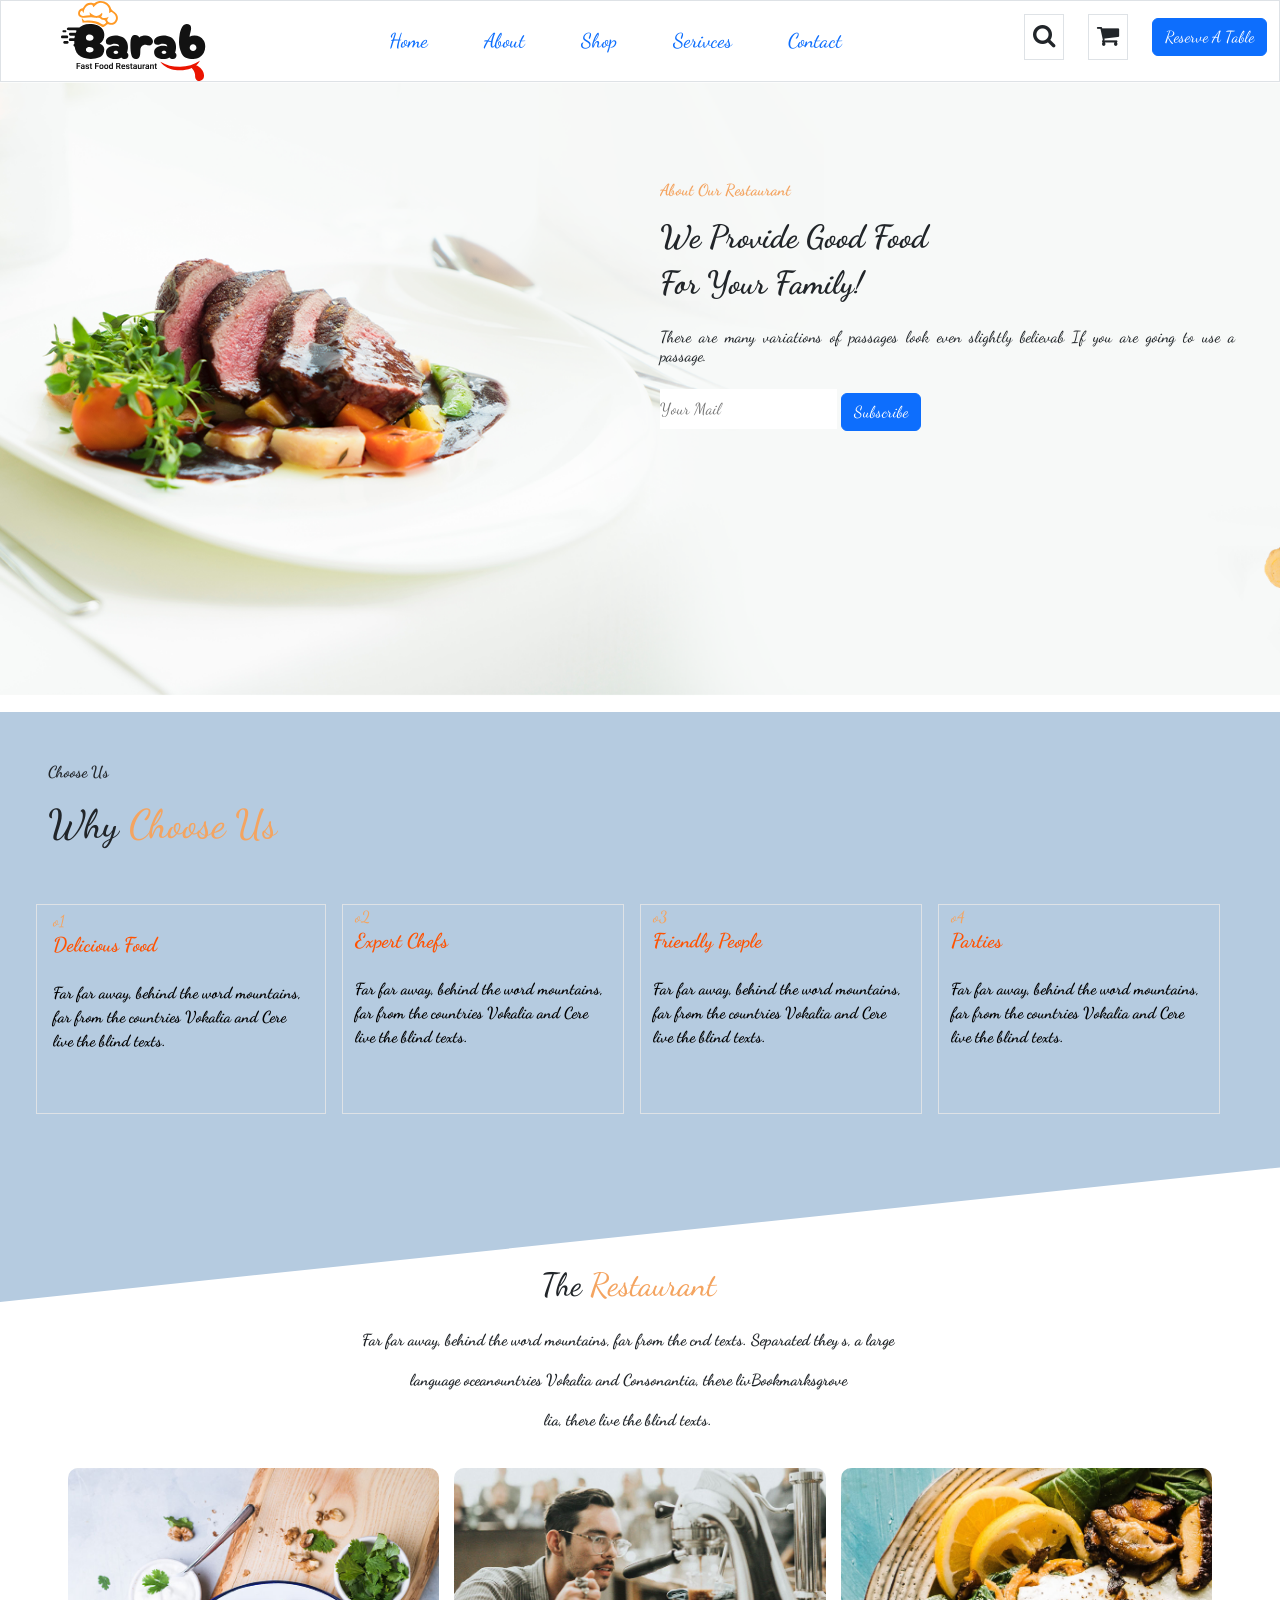
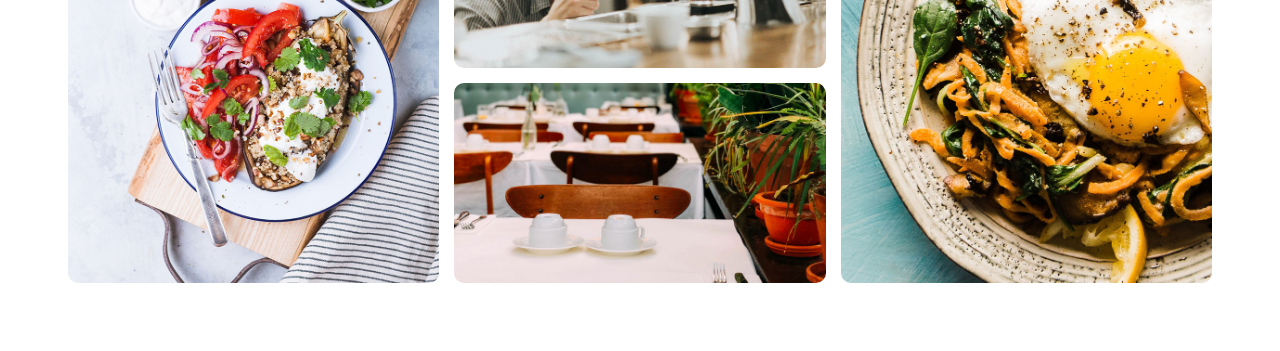
==== about.html @ a440e1f5 "almost" ====
<!DOCTYPE html>
<html lang="en">

<head>
    <meta charset="UTF-8">
    <meta name="viewport" content="width=device-width, initial-scale=1.0">
    <title>Fast Food Restaurant</title>
    <link rel="icon" href="./Img/logo.svg">
    <link href="https://unpkg.com/aos@2.3.4/dist/aos.css" rel="stylesheet">

    <link href="https://cdn.jsdelivr.net/npm/bootstrap@5.3.8/dist/css/bootstrap.min.css" rel="stylesheet"
        integrity="sha384-sRIl4kxILFvY47J16cr9ZwB07vP4J8+LH7qKQnuqkuIAvNWLzeN8tE5YBujZqJLB" crossorigin="anonymous">
    <link rel="stylesheet" href="https://cdnjs.cloudflare.com/ajax/libs/font-awesome/4.7.0/css/font-awesome.min.css">
    <link rel="stylesheet" href="./css/style.css">
    <link rel="stylesheet" href="./css/glopal.css">
</head>

<body>



    <!-- HEADER -->

    <div class="container-fluid border sticky-top top-0 d-flex justify-content-between"
        style="background-color: white;">
        <div class="logo ps-5">
            <img src="./Img/logo.svg" alt="">
        </div>
        <ul class="nav justify-content-center  mx-4  gap-4  h5  align-items-center">
            <li class="nav-item">
                <a class="nav-link" href="./intex.html">Home</a>
            </li>
            <li class="nav-item">
                <a class="nav-link" href="./about.html">About</a>
            </li>
            <li class="nav-item">
                <a class="nav-link" href="#">Shop</a>
            </li>
            <li class="nav-item">
                <a class="nav-link" href="#">Serivces</a>
            </li>
            <li class="nav-item">
                <a class="nav-link" href="#">Contact</a>
            </li>
        </ul>
        <div class="search-border d-flex align-items-center gap-4 h4">
            <div class="search-icon border p-2 ">
                <i class="fa fa-search" aria-hidden="true"></i>
            </div>
            <div class="shooping-icon border p-2">
                <i class="fa fa-shopping-cart" aria-hidden="true"></i>
            </div>
            <div class="purchse-btn">
                <button class="btn btn-primary">Reserve A Table</button>
            </div>
        </div>
    </div>



    <!-- About -->

    <div class="container-fluied d-flex justify-content-center py-5"
        style="background-image: url(./Img/about-bg.png); background-size: cover; background-repeat: no-repeat; height:70vh;">
        <div class="row gap-3">
            <div class="col about-r  my-5" style="width: 500px;"></div>
            <div class="col  about-left my-5" style="width: 700px;" data-aos="fade-up">
                <P class="clr-1">About Our Restaurant</P>
                <h2 style="font-weight: 700;">We Provide Good Food</h2>
                <h2 style="font-weight: 700;">For Your Family!</h2>
                <h6 class="mt-4" style="word-spacing: 4px;">There are many variations of passages look even slightly
                    believab If you are going to use a passage.</h6>
                <input class="mt-3 py-2" style="border: none;" type="email" placeholder="Your Mail">
                <button class="btn btn-primary">Subscribe</button>
            </div>
        </div>

    </div>

    <!-- Why choose  -->

    <div class="container-fluied p-5  desgin position-relative" style=" background-color:#b5cbe0;">
        <div class="row">
            <div class="col">
                <p>Choose Us</p>
                <h1>Why <span class="clr-1">Choose Us </span></h1>
            </div>
        </div>
        <div class="row gap-3 w-100 mt-5 ">
            <div class="col border p-1 px-3 up-slide" style="height: 210px; ">
                <span class="clr-1 h6 ">o1</span> <br>
                <h5 style="font-weight: 700;" class="white" id="red">Delicious Food</h5>
                <p class="mt-4 white">Far far away, behind the word mountains, far from the countries Vokalia and Cere
                    live the blind texts.</p>
            </div>
            <div class="col border up-slide" style="height: 210px;">
                <span class="clr-1 h6 ">o2</span> <br>
                <h5 style="font-weight: 700;" class="white" id="red">Expert Chefs</h5>
                <p class="mt-4 white">Far far away, behind the word mountains, far from the countries Vokalia and Cere
                    live the blind texts.</p>
            </div>
            <div class="col border up-slide" style="height: 210px;">

                <span class="clr-1 h6 ">o3</span> <br>
                <h5 style="font-weight: 700;" class="white" id="red">Friendly People</h5>
                <p class="mt-4 white">Far far away, behind the word mountains, far from the countries Vokalia and Cere
                    live the blind texts.</p>
            </div>
            <div class="col border up-slide" style="height: 210px;">

                <span class="clr-1 h6 ">o4</span> <br>
                <h5 style="font-weight: 700;" class="white" id="red">Parties</h5>
                <p class="mt-4 white">Far far away, behind the word mountains, far from the countries Vokalia and Cere
                    live the blind texts.</p>
            </div>
        </div>
    </div>



    <!-- The restarund -->

    <div class="container-fluied p-5 mt-5">
        <div class="row w-100 mt-2">
            <div class="col text-center">
                <h2>The<span class="clr-1"> Restaurant </span></h2>
            </div>
        </div>
        <div class="row w-100 mt-3">
            <p class="text-center">Far far away, behind the word mountains, far from the cnd texts. Separated they s, a
                large </p>
            <p class="text-center"> language oceanountries Vokalia and Consonantia, there livBookmarksgrove</p>
            <p class="text-center">lia, there live the blind texts.</p>
        </div>
        <div class="gallery">
            <div class="item item1">
                <img src="./Img/dishes_1.jpg" alt="">
            </div>
            <div class="item item2">
                <img src="./Img/dishes_2.jpg" alt="">
            </div>
            <div class="item item3">
                <img src="./Img/dishes_3.jpg" alt="">
            </div>
            <div class="item item4">
                <img src="./Img/dishes_4.jpg" alt="">
            </div>
        </div>
    </div>

















     <script src="https://cdn.jsdelivr.net/npm/bootstrap@5.3.8/dist/js/bootstrap.bundle.min.js"
        integrity="sha384-FKyoEForCGlyvwx9Hj09JcYn3nv7wiPVlz7YYwJrWVcXK/BmnVDxM+D2scQbITxI" crossorigin="anonymous">
    </script>
    <script src="https://unpkg.com/aos@2.3.4/dist/aos.js"></script>

    <script>
        AOS.init({
            duration: 1000,
            once: true
        });
    </script>
</body>

</html>
---- css/style.css ----
@charset "UTF-8";
@import url('https://fonts.googleapis.com/css2?family=Dancing+Script:wght@400..700&family=Fleur+De+Leah&display=swap');
/*!
 * Bootstrap  v5.3.8 (https://getbootstrap.com/)
 * Copyright 2011-2025 The Bootstrap Authors
 * Licensed under MIT (https://github.com/twbs/bootstrap/blob/main/LICENSE)
 */
:root,
[data-bs-theme=light] {
  --bs-blue: #0d6efd;
  --bs-indigo: #6610f2;
  --bs-purple: #6f42c1;
  --bs-pink: #d63384;
  --bs-red: #dc3545;
  --bs-orange: #fd7e14;
  --bs-yellow: #ffc107;
  --bs-green: #198754;
  --bs-teal: #20c997;
  --bs-cyan: #0dcaf0;
  --bs-black: #000;
  --bs-white: #fff;
  --bs-gray: #6c757d;
  --bs-gray-dark: #343a40;
  --bs-gray-100: #C59D5F;
  --bs-gray-200: #e9ecef;
  --bs-gray-300: #dee2e6;
  --bs-gray-400: #ced4da;
  --bs-gray-500: #adb5bd;
  --bs-gray-600: #6c757d;
  --bs-gray-700: #495057;
  --bs-gray-800: #343a40;
  --bs-gray-900: #212529;
  --bs-primary: #0d6efd;
  --bs-secondary: #6c757d;
  --bs-success: #198754;
  --bs-info: #0dcaf0;
  --bs-warning: #ffc107;
  --bs-danger: #dc3545;
  --bs-light: #f8f9fa;
  --bs-dark: #212529;
  --bs-primary-rgb: 13, 110, 253;
  --bs-secondary-rgb: 108, 117, 125;
  --bs-success-rgb: 25, 135, 84;
  --bs-info-rgb: 13, 202, 240;
  --bs-warning-rgb: 255, 193, 7;
  --bs-danger-rgb: 220, 53, 69;
  --bs-light-rgb: 248, 249, 250;
  --bs-dark-rgb: 33, 37, 41;
  --bs-primary-text-emphasis: #052c65;
  --bs-secondary-text-emphasis: #2b2f32;
  --bs-success-text-emphasis: #0a3622;
  --bs-info-text-emphasis: #055160;
  --bs-warning-text-emphasis: #664d03;
  --bs-danger-text-emphasis: #58151c;
  --bs-light-text-emphasis: #495057;
  --bs-dark-text-emphasis: #495057;
  --bs-primary-bg-subtle: #cfe2ff;
  --bs-secondary-bg-subtle: #e2e3e5;
  --bs-success-bg-subtle: #d1e7dd;
  --bs-info-bg-subtle: #cff4fc;
  --bs-warning-bg-subtle: #fff3cd;
  --bs-danger-bg-subtle: #f8d7da;
  --bs-light-bg-subtle: #fcfcfd;
  --bs-dark-bg-subtle: #ced4da;
  --bs-primary-border-subtle: #9ec5fe;
  --bs-secondary-border-subtle: #c4c8cb;
  --bs-success-border-subtle: #a3cfbb;
  --bs-info-border-subtle: #9eeaf9;
  --bs-warning-border-subtle: #ffe69c;
  --bs-danger-border-subtle: #f1aeb5;
  --bs-light-border-subtle: #e9ecef;
  --bs-dark-border-subtle: #adb5bd;
  --bs-white-rgb: 255, 255, 255;
  --bs-black-rgb: 0, 0, 0;
  --bs-font-sans-serif:"Dancing Script", cursive;
  --bs-font-monospace:"Fleur De Leah", cursive;
  --bs-gradient: linear-gradient(180deg, rgba(255, 255, 255, 0.15), rgba(255, 255, 255, 0));
  --bs-body-font-family: var(--bs-font-sans-serif);
  --bs-body-font-size: 1rem;
  --bs-body-font-weight: 800;
  --bs-body-line-height: 1.5;
  --bs-body-color: #212529;
  --bs-body-color-rgb: 33, 37, 41;
  --bs-body-bg: #fff;
  --bs-body-bg-rgb: 255, 255, 255;
  --bs-emphasis-color: #000;
  --bs-emphasis-color-rgb: 0, 0, 0;
  --bs-secondary-color: rgba(33, 37, 41, 0.75);
  --bs-secondary-color-rgb: 33, 37, 41;
  --bs-secondary-bg: #e9ecef;
  --bs-secondary-bg-rgb: 233, 236, 239;
  --bs-tertiary-color: rgba(33, 37, 41, 0.5);
  --bs-tertiary-color-rgb: 33, 37, 41;
  --bs-tertiary-bg: #f8f9fa;
  --bs-tertiary-bg-rgb: 248, 249, 250;
  --bs-heading-color: inherit;
  --bs-link-color: #0d6efd;
  --bs-link-color-rgb: 13, 110, 253;
  --bs-link-decoration: underline;
  --bs-link-hover-color: #0a58ca;
  --bs-link-hover-color-rgb: 10, 88, 202;
  --bs-code-color: #d63384;
  --bs-highlight-color: #212529;
  --bs-highlight-bg: #fff3cd;
  --bs-border-width: 1px;
  --bs-border-style: solid;
  --bs-border-color: #dee2e6;
  --bs-border-color-translucent: rgba(0, 0, 0, 0.175);
  --bs-border-radius: 0.375rem;
  --bs-border-radius-sm: 0.25rem;
  --bs-border-radius-lg: 0.5rem;
  --bs-border-radius-xl: 1rem;
  --bs-border-radius-xxl: 2rem;
  --bs-border-radius-2xl: var(--bs-border-radius-xxl);
  --bs-border-radius-pill: 50rem;
  --bs-box-shadow: 0 0.5rem 1rem rgba(0, 0, 0, 0.15);
  --bs-box-shadow-sm: 0 0.125rem 0.25rem rgba(0, 0, 0, 0.075);
  --bs-box-shadow-lg: 0 1rem 3rem rgba(0, 0, 0, 0.175);
  --bs-box-shadow-inset: inset 0 1px 2px rgba(0, 0, 0, 0.075);
  --bs-focus-ring-width: 0.25rem;
  --bs-focus-ring-opacity: 0.25;
  --bs-focus-ring-color: rgba(13, 110, 253, 0.25);
  --bs-form-valid-color: #198754;
  --bs-form-valid-border-color: #198754;
  --bs-form-invalid-color: #dc3545;
  --bs-form-invalid-border-color: #dc3545
}

[data-bs-theme=dark] {
  color-scheme: dark;
  --bs-body-color: #dee2e6;
  --bs-body-color-rgb: 222, 226, 230;
  --bs-body-bg: #212529;
  --bs-body-bg-rgb: 33, 37, 41;
  --bs-emphasis-color: #fff;
  --bs-emphasis-color-rgb: 255, 255, 255;
  --bs-secondary-color: rgba(222, 226, 230, 0.75);
  --bs-secondary-color-rgb: 222, 226, 230;
  --bs-secondary-bg: #343a40;
  --bs-secondary-bg-rgb: 52, 58, 64;
  --bs-tertiary-color: rgba(222, 226, 230, 0.5);
  --bs-tertiary-color-rgb: 222, 226, 230;
  --bs-tertiary-bg: #2b3035;
  --bs-tertiary-bg-rgb: 43, 48, 53;
  --bs-primary-text-emphasis: #6ea8fe;
  --bs-secondary-text-emphasis: #a7acb1;
  --bs-success-text-emphasis: #75b798;
  --bs-info-text-emphasis: #6edff6;
  --bs-warning-text-emphasis: #ffda6a;
  --bs-danger-text-emphasis: #ea868f;
  --bs-light-text-emphasis: #f8f9fa;
  --bs-dark-text-emphasis: #dee2e6;
  --bs-primary-bg-subtle: #031633;
  --bs-secondary-bg-subtle: #161719;
  --bs-success-bg-subtle: #051b11;
  --bs-info-bg-subtle: #032830;
  --bs-warning-bg-subtle: #332701;
  --bs-danger-bg-subtle: #2c0b0e;
  --bs-light-bg-subtle: #343a40;
  --bs-dark-bg-subtle: #1a1d20;
  --bs-primary-border-subtle: #084298;
  --bs-secondary-border-subtle: #41464b;
  --bs-success-border-subtle: #0f5132;
  --bs-info-border-subtle: #087990;
  --bs-warning-border-subtle: #997404;
  --bs-danger-border-subtle: #842029;
  --bs-light-border-subtle: #495057;
  --bs-dark-border-subtle: #343a40;
  --bs-heading-color: inherit;
  --bs-link-color: #6ea8fe;
  --bs-link-hover-color: #8bb9fe;
  --bs-link-color-rgb: 110, 168, 254;
  --bs-link-hover-color-rgb: 139, 185, 254;
  --bs-code-color: #e685b5;
  --bs-highlight-color: #dee2e6;
  --bs-highlight-bg: #664d03;
  --bs-border-color: #495057;
  --bs-border-color-translucent: rgba(255, 255, 255, 0.15);
  --bs-form-valid-color: #75b798;
  --bs-form-valid-border-color: #75b798;
  --bs-form-invalid-color: #ea868f;
  --bs-form-invalid-border-color: #ea868f
}
*{
  margin: 0;
  padding: 0;
  box-sizing:border-box;
}
*,
::after,
::before {
  box-sizing: border-box
}

@media (prefers-reduced-motion:no-preference) {
  :root {
    scroll-behavior: smooth
  }
}

body {
  margin: 0;
  font-family: var(--bs-body-font-family);
  font-size: var(--bs-body-font-size);
  font-weight: var(--bs-body-font-weight);
  line-height: var(--bs-body-line-height);
  color: var(--bs-body-color);
  text-align: var(--bs-body-text-align);
  background-color: var(--bs-body-bg);
  -webkit-text-size-adjust: 100%;
  -webkit-tap-highlight-color: transparent
}

hr {
  margin: 1rem 0;
  color: inherit;
  border: 0;
  border-top: var(--bs-border-width) solid;
  opacity: .25
}

.h1,
.h2,
.h3,
.h4,
.h5,
.h6,
h1,
h2,
h3,
h4,
h5,
h6 {
  margin-top: 0;
  margin-bottom: .5rem;
  font-weight: 500;
  line-height: 1.2;
  color: var(--bs-heading-color)
}

.h1,
h1 {
  font-size: calc(1.375rem + 1.5vw)
}

@media (min-width:1200px) {

  .h1,
  h1 {
    font-size: 2.5rem
  }
}

.h2,
h2 {
  font-size: calc(1.325rem + .9vw)
}

@media (min-width:1200px) {

  .h2,
  h2 {
    font-size: 2rem
  }
}

.h3,
h3 {
  font-size: calc(1.3rem + .6vw)
}

@media (min-width:1200px) {

  .h3,
  h3 {
    font-size: 1.75rem
  }
}

.h4,
h4 {
  font-size: calc(1.275rem + .3vw)
}

@media (min-width:1200px) {

  .h4,
  h4 {
    font-size: 1.5rem
  }
}

.h5,
h5 {
  font-size: 1.25rem
}

.h6,
h6 {
  font-size: 1rem
}

p {
  margin-top: 0;
  margin-bottom: 1rem
}

abbr[title] {
  -webkit-text-decoration: underline dotted;
  text-decoration: underline dotted;
  cursor: help;
  -webkit-text-decoration-skip-ink: none;
  text-decoration-skip-ink: none
}

address {
  margin-bottom: 1rem;
  font-style: normal;
  line-height: inherit
}

ol,
ul {
  padding-left: 2rem
}

dl,
ol,
ul {
  margin-top: 0;
  margin-bottom: 1rem
}

ol ol,
ol ul,
ul ol,
ul ul {
  margin-bottom: 0
}

dt {
  font-weight: 700
}

dd {
  margin-bottom: .5rem;
  margin-left: 0
}

blockquote {
  margin: 0 0 1rem
}

b,
strong {
  font-weight: bolder
}

.small,
small {
  font-size: .875em
}

.mark,
mark {
  padding: .1875em;
  color: var(--bs-highlight-color);
  background-color: var(--bs-highlight-bg)
}

sub,
sup {
  position: relative;
  font-size: .75em;
  line-height: 0;
  vertical-align: baseline
}

sub {
  bottom: -.25em
}

sup {
  top: -.5em
}

a {
  color: rgba(var(--bs-link-color-rgb), var(--bs-link-opacity, 1));
  text-decoration: underline
}

a:hover {
  --bs-link-color-rgb: var(--bs-link-hover-color-rgb)
}

a:not([href]):not([class]),
a:not([href]):not([class]):hover {
  color: inherit;
  text-decoration: none
}

code,
kbd,
pre,
samp {
  font-family: var(--bs-font-monospace);
  font-size: 1em
}

pre {
  display: block;
  margin-top: 0;
  margin-bottom: 1rem;
  overflow: auto;
  font-size: .875em
}

pre code {
  font-size: inherit;
  color: inherit;
  word-break: normal
}

code {
  font-size: .875em;
  color: var(--bs-code-color);
  word-wrap: break-word
}

a>code {
  color: inherit
}

kbd {
  padding: .1875rem .375rem;
  font-size: .875em;
  color: var(--bs-body-bg);
  background-color: var(--bs-body-color);
  border-radius: .25rem
}

kbd kbd {
  padding: 0;
  font-size: 1em
}

figure {
  margin: 0 0 1rem
}

img,
svg {
  vertical-align: middle
}

table {
  caption-side: bottom;
  border-collapse: collapse
}

caption {
  padding-top: .5rem;
  padding-bottom: .5rem;
  color: var(--bs-secondary-color);
  text-align: left
}

th {
  text-align: inherit;
  text-align: -webkit-match-parent
}

tbody,
td,
tfoot,
th,
thead,
tr {
  border-color: inherit;
  border-style: solid;
  border-width: 0
}

label {
  display: inline-block
}

button {
  border-radius: 0
}

button:focus:not(:focus-visible) {
  outline: 0
}

button,
input,
optgroup,
select,
textarea {
  margin: 0;
  font-family: inherit;
  font-size: inherit;
  line-height: inherit
}

button,
select {
  text-transform: none
}

[role=button] {
  cursor: pointer
}

select {
  word-wrap: normal
}

select:disabled {
  opacity: 1
}

[list]:not([type=date]):not([type=datetime-local]):not([type=month]):not([type=week]):not([type=time])::-webkit-calendar-picker-indicator {
  display: none !important
}

[type=button],
[type=reset],
[type=submit],
button {
  -webkit-appearance: button
}

[type=button]:not(:disabled),
[type=reset]:not(:disabled),
[type=submit]:not(:disabled),
button:not(:disabled) {
  cursor: pointer
}

::-moz-focus-inner {
  padding: 0;
  border-style: none
}

textarea {
  resize: vertical
}

fieldset {
  min-width: 0;
  padding: 0;
  margin: 0;
  border: 0
}

legend {
  float: left;
  width: 100%;
  padding: 0;
  margin-bottom: .5rem;
  line-height: inherit;
  font-size: calc(1.275rem + .3vw)
}

@media (min-width:1200px) {
  legend {
    font-size: 1.5rem
  }
}

legend+* {
  clear: left
}

::-webkit-datetime-edit-day-field,
::-webkit-datetime-edit-fields-wrapper,
::-webkit-datetime-edit-hour-field,
::-webkit-datetime-edit-minute,
::-webkit-datetime-edit-month-field,
::-webkit-datetime-edit-text,
::-webkit-datetime-edit-year-field {
  padding: 0
}

::-webkit-inner-spin-button {
  height: auto
}

[type=search] {
  -webkit-appearance: textfield;
  outline-offset: -2px
}

[type=search]::-webkit-search-cancel-button {
  cursor: pointer;
  filter: grayscale(1)
}

::-webkit-search-decoration {
  -webkit-appearance: none
}

::-webkit-color-swatch-wrapper {
  padding: 0
}

::-webkit-file-upload-button {
  font: inherit;
  -webkit-appearance: button
}

::file-selector-button {
  font: inherit;
  -webkit-appearance: button;
}

output {
  display: inline-block
}

iframe {
  border: 0
}

summary {
  display: list-item;
  cursor: pointer
}

progress {
  vertical-align: baseline
}

[hidden] {
  display: none !important
}

.lead {
  font-size: 1.25rem;
  font-weight: 300
}

.display-1 {
  font-weight: 300;
  line-height: 1.2;
  font-size: calc(1.625rem + 4.5vw)
}

@media (min-width:1200px) {
  .display-1 {
    font-size: 5rem
  }
}

.display-2 {
  font-weight: 300;
  line-height: 1.2;
  font-size: calc(1.575rem + 3.9vw)
}

@media (min-width:1200px) {
  .display-2 {
    font-size: 4.5rem
  }
}

.display-3 {
  font-weight: 300;
  line-height: 1.2;
  font-size: calc(1.525rem + 3.3vw)
}

@media (min-width:1200px) {
  .display-3 {
    font-size: 4rem
  }
}

.display-4 {
  font-weight: 300;
  line-height: 1.2;
  font-size: calc(1.475rem + 2.7vw)
}

@media (min-width:1200px) {
  .display-4 {
    font-size: 3.5rem
  }
}

.display-5 {
  font-weight: 300;
  line-height: 1.2;
  font-size: calc(1.425rem + 2.1vw)
}

@media (min-width:1200px) {
  .display-5 {
    font-size: 3rem
  }
}

.display-6 {
  font-weight: 300;
  line-height: 1.2;
  font-size: calc(1.375rem + 1.5vw)
}

@media (min-width:1200px) {
  .display-6 {
    font-size: 2.5rem
  }
}

.list-unstyled {
  padding-left: 0;
  list-style: none
}

.list-inline {
  padding-left: 0;
  list-style: none
}

.list-inline-item {
  display: inline-block
}

.list-inline-item:not(:last-child) {
  margin-right: .5rem
}

.initialism {
  font-size: .875em;
  text-transform: uppercase
}

.blockquote {
  margin-bottom: 1rem;
  font-size: 1.25rem
}

.blockquote>:last-child {
  margin-bottom: 0
}

.blockquote-footer {
  margin-top: -1rem;
  margin-bottom: 1rem;
  font-size: .875em;
  color: #6c757d
}

.blockquote-footer::before {
  content: "— "
}

.img-fluid {
  max-width: 100%;
  height: auto
}

.img-thumbnail {
  padding: .25rem;
  background-color: var(--bs-body-bg);
  border: var(--bs-border-width) solid var(--bs-border-color);
  border-radius: var(--bs-border-radius);
  max-width: 100%;
  height: auto
}

.figure {
  display: inline-block
}

.figure-img {
  margin-bottom: .5rem;
  line-height: 1
}

.figure-caption {
  font-size: .875em;
  color: var(--bs-secondary-color)
}

.container,
.container-fluid,
.container-lg,
.container-md,
.container-sm,
.container-xl,
.container-xxl {
  --bs-gutter-x: 1.5rem;
  --bs-gutter-y: 0;
  width: 100%;
  padding-right: calc(var(--bs-gutter-x) * .5);
  padding-left: calc(var(--bs-gutter-x) * .5);
  margin-right: auto;
  margin-left: auto
}

@media (min-width:576px) {

  .container,
  .container-sm {
    max-width: 540px
  }
}

@media (min-width:768px) {

  .container,
  .container-md,
  .container-sm {
    max-width: 720px
  }
}

@media (min-width:992px) {

  .container,
  .container-lg,
  .container-md,
  .container-sm {
    max-width: 960px
  }
}

@media (min-width:1200px) {

  .container,
  .container-lg,
  .container-md,
  .container-sm,
  .container-xl {
    max-width: 1140px
  }
}

@media (min-width:1400px) {

  .container,
  .container-lg,
  .container-md,
  .container-sm,
  .container-xl,
  .container-xxl {
    max-width: 1320px
  }
}

:root {
  --bs-breakpoint-xs: 0;
  --bs-breakpoint-sm: 576px;
  --bs-breakpoint-md: 768px;
  --bs-breakpoint-lg: 992px;
  --bs-breakpoint-xl: 1200px;
  --bs-breakpoint-xxl: 1400px
}

.row {
  --bs-gutter-x: 1.5rem;
  --bs-gutter-y: 0;
  display: flex;
  flex-wrap: wrap;
  margin-top: calc(-1 * var(--bs-gutter-y));
  margin-right: calc(-.5 * var(--bs-gutter-x));
  margin-left: calc(-.5 * var(--bs-gutter-x))
}

.row>* {
  flex-shrink: 0;
  width: 100%;
  max-width: 100%;
  padding-right: calc(var(--bs-gutter-x) * .5);
  padding-left: calc(var(--bs-gutter-x) * .5);
  margin-top: var(--bs-gutter-y)
}

.col {
  flex: 1 0 0
}

.row-cols-auto>* {
  flex: 0 0 auto;
  width: auto
}

.row-cols-1>* {
  flex: 0 0 auto;
  width: 100%
}

.row-cols-2>* {
  flex: 0 0 auto;
  width: 50%
}

.row-cols-3>* {
  flex: 0 0 auto;
  width: 33.33333333%
}

.row-cols-4>* {
  flex: 0 0 auto;
  width: 25%
}

.row-cols-5>* {
  flex: 0 0 auto;
  width: 20%
}

.row-cols-6>* {
  flex: 0 0 auto;
  width: 16.66666667%
}

.col-auto {
  flex: 0 0 auto;
  width: auto
}

.col-1 {
  flex: 0 0 auto;
  width: 8.33333333%
}

.col-2 {
  flex: 0 0 auto;
  width: 16.66666667%
}

.col-3 {
  flex: 0 0 auto;
  width: 25%
}

.col-4 {
  flex: 0 0 auto;
  width: 33.33333333%
}

.col-5 {
  flex: 0 0 auto;
  width: 41.66666667%
}

.col-6 {
  flex: 0 0 auto;
  width: 50%
}

.col-7 {
  flex: 0 0 auto;
  width: 58.33333333%
}

.col-8 {
  flex: 0 0 auto;
  width: 66.66666667%
}

.col-9 {
  flex: 0 0 auto;
  width: 75%
}

.col-10 {
  flex: 0 0 auto;
  width: 83.33333333%
}

.col-11 {
  flex: 0 0 auto;
  width: 91.66666667%
}

.col-12 {
  flex: 0 0 auto;
  width: 100%
}

.offset-1 {
  margin-left: 8.33333333%
}

.offset-2 {
  margin-left: 16.66666667%
}

.offset-3 {
  margin-left: 25%
}

.offset-4 {
  margin-left: 33.33333333%
}

.offset-5 {
  margin-left: 41.66666667%
}

.offset-6 {
  margin-left: 50%
}

.offset-7 {
  margin-left: 58.33333333%
}

.offset-8 {
  margin-left: 66.66666667%
}

.offset-9 {
  margin-left: 75%
}

.offset-10 {
  margin-left: 83.33333333%
}

.offset-11 {
  margin-left: 91.66666667%
}

.g-0,
.gx-0 {
  --bs-gutter-x: 0
}

.g-0,
.gy-0 {
  --bs-gutter-y: 0
}

.g-1,
.gx-1 {
  --bs-gutter-x: 0.25rem
}

.g-1,
.gy-1 {
  --bs-gutter-y: 0.25rem
}

.g-2,
.gx-2 {
  --bs-gutter-x: 0.5rem
}

.g-2,
.gy-2 {
  --bs-gutter-y: 0.5rem
}

.g-3,
.gx-3 {
  --bs-gutter-x: 1rem
}

.g-3,
.gy-3 {
  --bs-gutter-y: 1rem
}

.g-4,
.gx-4 {
  --bs-gutter-x: 1.5rem
}

.g-4,
.gy-4 {
  --bs-gutter-y: 1.5rem
}

.g-5,
.gx-5 {
  --bs-gutter-x: 3rem
}

.g-5,
.gy-5 {
  --bs-gutter-y: 3rem
}

@media (min-width:576px) {
  .col-sm {
    flex: 1 0 0
  }

  .row-cols-sm-auto>* {
    flex: 0 0 auto;
    width: auto
  }

  .row-cols-sm-1>* {
    flex: 0 0 auto;
    width: 100%
  }

  .row-cols-sm-2>* {
    flex: 0 0 auto;
    width: 50%
  }

  .row-cols-sm-3>* {
    flex: 0 0 auto;
    width: 33.33333333%
  }

  .row-cols-sm-4>* {
    flex: 0 0 auto;
    width: 25%
  }

  .row-cols-sm-5>* {
    flex: 0 0 auto;
    width: 20%
  }

  .row-cols-sm-6>* {
    flex: 0 0 auto;
    width: 16.66666667%
  }

  .col-sm-auto {
    flex: 0 0 auto;
    width: auto
  }

  .col-sm-1 {
    flex: 0 0 auto;
    width: 8.33333333%
  }

  .col-sm-2 {
    flex: 0 0 auto;
    width: 16.66666667%
  }

  .col-sm-3 {
    flex: 0 0 auto;
    width: 25%
  }

  .col-sm-4 {
    flex: 0 0 auto;
    width: 33.33333333%
  }

  .col-sm-5 {
    flex: 0 0 auto;
    width: 41.66666667%
  }

  .col-sm-6 {
    flex: 0 0 auto;
    width: 50%
  }

  .col-sm-7 {
    flex: 0 0 auto;
    width: 58.33333333%
  }

  .col-sm-8 {
    flex: 0 0 auto;
    width: 66.66666667%
  }

  .col-sm-9 {
    flex: 0 0 auto;
    width: 75%
  }

  .col-sm-10 {
    flex: 0 0 auto;
    width: 83.33333333%
  }

  .col-sm-11 {
    flex: 0 0 auto;
    width: 91.66666667%
  }

  .col-sm-12 {
    flex: 0 0 auto;
    width: 100%
  }

  .offset-sm-0 {
    margin-left: 0
  }

  .offset-sm-1 {
    margin-left: 8.33333333%
  }

  .offset-sm-2 {
    margin-left: 16.66666667%
  }

  .offset-sm-3 {
    margin-left: 25%
  }

  .offset-sm-4 {
    margin-left: 33.33333333%
  }

  .offset-sm-5 {
    margin-left: 41.66666667%
  }

  .offset-sm-6 {
    margin-left: 50%
  }

  .offset-sm-7 {
    margin-left: 58.33333333%
  }

  .offset-sm-8 {
    margin-left: 66.66666667%
  }

  .offset-sm-9 {
    margin-left: 75%
  }

  .offset-sm-10 {
    margin-left: 83.33333333%
  }

  .offset-sm-11 {
    margin-left: 91.66666667%
  }

  .g-sm-0,
  .gx-sm-0 {
    --bs-gutter-x: 0
  }

  .g-sm-0,
  .gy-sm-0 {
    --bs-gutter-y: 0
  }

  .g-sm-1,
  .gx-sm-1 {
    --bs-gutter-x: 0.25rem
  }

  .g-sm-1,
  .gy-sm-1 {
    --bs-gutter-y: 0.25rem
  }

  .g-sm-2,
  .gx-sm-2 {
    --bs-gutter-x: 0.5rem
  }

  .g-sm-2,
  .gy-sm-2 {
    --bs-gutter-y: 0.5rem
  }

  .g-sm-3,
  .gx-sm-3 {
    --bs-gutter-x: 1rem
  }

  .g-sm-3,
  .gy-sm-3 {
    --bs-gutter-y: 1rem
  }

  .g-sm-4,
  .gx-sm-4 {
    --bs-gutter-x: 1.5rem
  }

  .g-sm-4,
  .gy-sm-4 {
    --bs-gutter-y: 1.5rem
  }

  .g-sm-5,
  .gx-sm-5 {
    --bs-gutter-x: 3rem
  }

  .g-sm-5,
  .gy-sm-5 {
    --bs-gutter-y: 3rem
  }
}

@media (min-width:768px) {
  .col-md {
    flex: 1 0 0
  }

  .row-cols-md-auto>* {
    flex: 0 0 auto;
    width: auto
  }

  .row-cols-md-1>* {
    flex: 0 0 auto;
    width: 100%
  }

  .row-cols-md-2>* {
    flex: 0 0 auto;
    width: 50%
  }

  .row-cols-md-3>* {
    flex: 0 0 auto;
    width: 33.33333333%
  }

  .row-cols-md-4>* {
    flex: 0 0 auto;
    width: 25%
  }

  .row-cols-md-5>* {
    flex: 0 0 auto;
    width: 20%
  }

  .row-cols-md-6>* {
    flex: 0 0 auto;
    width: 16.66666667%
  }

  .col-md-auto {
    flex: 0 0 auto;
    width: auto
  }

  .col-md-1 {
    flex: 0 0 auto;
    width: 8.33333333%
  }

  .col-md-2 {
    flex: 0 0 auto;
    width: 16.66666667%
  }

  .col-md-3 {
    flex: 0 0 auto;
    width: 25%
  }

  .col-md-4 {
    flex: 0 0 auto;
    width: 33.33333333%
  }

  .col-md-5 {
    flex: 0 0 auto;
    width: 41.66666667%
  }

  .col-md-6 {
    flex: 0 0 auto;
    width: 50%
  }

  .col-md-7 {
    flex: 0 0 auto;
    width: 58.33333333%
  }

  .col-md-8 {
    flex: 0 0 auto;
    width: 66.66666667%
  }

  .col-md-9 {
    flex: 0 0 auto;
    width: 75%
  }

  .col-md-10 {
    flex: 0 0 auto;
    width: 83.33333333%
  }

  .col-md-11 {
    flex: 0 0 auto;
    width: 91.66666667%
  }

  .col-md-12 {
    flex: 0 0 auto;
    width: 100%
  }

  .offset-md-0 {
    margin-left: 0
  }

  .offset-md-1 {
    margin-left: 8.33333333%
  }

  .offset-md-2 {
    margin-left: 16.66666667%
  }

  .offset-md-3 {
    margin-left: 25%
  }

  .offset-md-4 {
    margin-left: 33.33333333%
  }

  .offset-md-5 {
    margin-left: 41.66666667%
  }

  .offset-md-6 {
    margin-left: 50%
  }

  .offset-md-7 {
    margin-left: 58.33333333%
  }

  .offset-md-8 {
    margin-left: 66.66666667%
  }

  .offset-md-9 {
    margin-left: 75%
  }

  .offset-md-10 {
    margin-left: 83.33333333%
  }

  .offset-md-11 {
    margin-left: 91.66666667%
  }

  .g-md-0,
  .gx-md-0 {
    --bs-gutter-x: 0
  }

  .g-md-0,
  .gy-md-0 {
    --bs-gutter-y: 0
  }

  .g-md-1,
  .gx-md-1 {
    --bs-gutter-x: 0.25rem
  }

  .g-md-1,
  .gy-md-1 {
    --bs-gutter-y: 0.25rem
  }

  .g-md-2,
  .gx-md-2 {
    --bs-gutter-x: 0.5rem
  }

  .g-md-2,
  .gy-md-2 {
    --bs-gutter-y: 0.5rem
  }

  .g-md-3,
  .gx-md-3 {
    --bs-gutter-x: 1rem
  }

  .g-md-3,
  .gy-md-3 {
    --bs-gutter-y: 1rem
  }

  .g-md-4,
  .gx-md-4 {
    --bs-gutter-x: 1.5rem
  }

  .g-md-4,
  .gy-md-4 {
    --bs-gutter-y: 1.5rem
  }

  .g-md-5,
  .gx-md-5 {
    --bs-gutter-x: 3rem
  }

  .g-md-5,
  .gy-md-5 {
    --bs-gutter-y: 3rem
  }
}

@media (min-width:992px) {
  .col-lg {
    flex: 1 0 0
  }

  .row-cols-lg-auto>* {
    flex: 0 0 auto;
    width: auto
  }

  .row-cols-lg-1>* {
    flex: 0 0 auto;
    width: 100%
  }

  .row-cols-lg-2>* {
    flex: 0 0 auto;
    width: 50%
  }

  .row-cols-lg-3>* {
    flex: 0 0 auto;
    width: 33.33333333%
  }

  .row-cols-lg-4>* {
    flex: 0 0 auto;
    width: 25%
  }

  .row-cols-lg-5>* {
    flex: 0 0 auto;
    width: 20%
  }

  .row-cols-lg-6>* {
    flex: 0 0 auto;
    width: 16.66666667%
  }

  .col-lg-auto {
    flex: 0 0 auto;
    width: auto
  }

  .col-lg-1 {
    flex: 0 0 auto;
    width: 8.33333333%
  }

  .col-lg-2 {
    flex: 0 0 auto;
    width: 16.66666667%
  }

  .col-lg-3 {
    flex: 0 0 auto;
    width: 25%
  }

  .col-lg-4 {
    flex: 0 0 auto;
    width: 33.33333333%
  }

  .col-lg-5 {
    flex: 0 0 auto;
    width: 41.66666667%
  }

  .col-lg-6 {
    flex: 0 0 auto;
    width: 50%
  }

  .col-lg-7 {
    flex: 0 0 auto;
    width: 58.33333333%
  }

  .col-lg-8 {
    flex: 0 0 auto;
    width: 66.66666667%
  }

  .col-lg-9 {
    flex: 0 0 auto;
    width: 75%
  }

  .col-lg-10 {
    flex: 0 0 auto;
    width: 83.33333333%
  }

  .col-lg-11 {
    flex: 0 0 auto;
    width: 91.66666667%
  }

  .col-lg-12 {
    flex: 0 0 auto;
    width: 100%
  }

  .offset-lg-0 {
    margin-left: 0
  }

  .offset-lg-1 {
    margin-left: 8.33333333%
  }

  .offset-lg-2 {
    margin-left: 16.66666667%
  }

  .offset-lg-3 {
    margin-left: 25%
  }

  .offset-lg-4 {
    margin-left: 33.33333333%
  }

  .offset-lg-5 {
    margin-left: 41.66666667%
  }

  .offset-lg-6 {
    margin-left: 50%
  }

  .offset-lg-7 {
    margin-left: 58.33333333%
  }

  .offset-lg-8 {
    margin-left: 66.66666667%
  }

  .offset-lg-9 {
    margin-left: 75%
  }

  .offset-lg-10 {
    margin-left: 83.33333333%
  }

  .offset-lg-11 {
    margin-left: 91.66666667%
  }

  .g-lg-0,
  .gx-lg-0 {
    --bs-gutter-x: 0
  }

  .g-lg-0,
  .gy-lg-0 {
    --bs-gutter-y: 0
  }

  .g-lg-1,
  .gx-lg-1 {
    --bs-gutter-x: 0.25rem
  }

  .g-lg-1,
  .gy-lg-1 {
    --bs-gutter-y: 0.25rem
  }

  .g-lg-2,
  .gx-lg-2 {
    --bs-gutter-x: 0.5rem
  }

  .g-lg-2,
  .gy-lg-2 {
    --bs-gutter-y: 0.5rem
  }

  .g-lg-3,
  .gx-lg-3 {
    --bs-gutter-x: 1rem
  }

  .g-lg-3,
  .gy-lg-3 {
    --bs-gutter-y: 1rem
  }

  .g-lg-4,
  .gx-lg-4 {
    --bs-gutter-x: 1.5rem
  }

  .g-lg-4,
  .gy-lg-4 {
    --bs-gutter-y: 1.5rem
  }

  .g-lg-5,
  .gx-lg-5 {
    --bs-gutter-x: 3rem
  }

  .g-lg-5,
  .gy-lg-5 {
    --bs-gutter-y: 3rem
  }
}

@media (min-width:1200px) {
  .col-xl {
    flex: 1 0 0
  }

  .row-cols-xl-auto>* {
    flex: 0 0 auto;
    width: auto
  }

  .row-cols-xl-1>* {
    flex: 0 0 auto;
    width: 100%
  }

  .row-cols-xl-2>* {
    flex: 0 0 auto;
    width: 50%
  }

  .row-cols-xl-3>* {
    flex: 0 0 auto;
    width: 33.33333333%
  }

  .row-cols-xl-4>* {
    flex: 0 0 auto;
    width: 25%
  }

  .row-cols-xl-5>* {
    flex: 0 0 auto;
    width: 20%
  }

  .row-cols-xl-6>* {
    flex: 0 0 auto;
    width: 16.66666667%
  }

  .col-xl-auto {
    flex: 0 0 auto;
    width: auto
  }

  .col-xl-1 {
    flex: 0 0 auto;
    width: 8.33333333%
  }

  .col-xl-2 {
    flex: 0 0 auto;
    width: 16.66666667%
  }

  .col-xl-3 {
    flex: 0 0 auto;
    width: 25%
  }

  .col-xl-4 {
    flex: 0 0 auto;
    width: 33.33333333%
  }

  .col-xl-5 {
    flex: 0 0 auto;
    width: 41.66666667%
  }

  .col-xl-6 {
    flex: 0 0 auto;
    width: 50%
  }

  .col-xl-7 {
    flex: 0 0 auto;
    width: 58.33333333%
  }

  .col-xl-8 {
    flex: 0 0 auto;
    width: 66.66666667%
  }

  .col-xl-9 {
    flex: 0 0 auto;
    width: 75%
  }

  .col-xl-10 {
    flex: 0 0 auto;
    width: 83.33333333%
  }

  .col-xl-11 {
    flex: 0 0 auto;
    width: 91.66666667%
  }

  .col-xl-12 {
    flex: 0 0 auto;
    width: 100%
  }

  .offset-xl-0 {
    margin-left: 0
  }

  .offset-xl-1 {
    margin-left: 8.33333333%
  }

  .offset-xl-2 {
    margin-left: 16.66666667%
  }

  .offset-xl-3 {
    margin-left: 25%
  }

  .offset-xl-4 {
    margin-left: 33.33333333%
  }

  .offset-xl-5 {
    margin-left: 41.66666667%
  }

  .offset-xl-6 {
    margin-left: 50%
  }

  .offset-xl-7 {
    margin-left: 58.33333333%
  }

  .offset-xl-8 {
    margin-left: 66.66666667%
  }

  .offset-xl-9 {
    margin-left: 75%
  }

  .offset-xl-10 {
    margin-left: 83.33333333%
  }

  .offset-xl-11 {
    margin-left: 91.66666667%
  }

  .g-xl-0,
  .gx-xl-0 {
    --bs-gutter-x: 0
  }

  .g-xl-0,
  .gy-xl-0 {
    --bs-gutter-y: 0
  }

  .g-xl-1,
  .gx-xl-1 {
    --bs-gutter-x: 0.25rem
  }

  .g-xl-1,
  .gy-xl-1 {
    --bs-gutter-y: 0.25rem
  }

  .g-xl-2,
  .gx-xl-2 {
    --bs-gutter-x: 0.5rem
  }

  .g-xl-2,
  .gy-xl-2 {
    --bs-gutter-y: 0.5rem
  }

  .g-xl-3,
  .gx-xl-3 {
    --bs-gutter-x: 1rem
  }

  .g-xl-3,
  .gy-xl-3 {
    --bs-gutter-y: 1rem
  }

  .g-xl-4,
  .gx-xl-4 {
    --bs-gutter-x: 1.5rem
  }

  .g-xl-4,
  .gy-xl-4 {
    --bs-gutter-y: 1.5rem
  }

  .g-xl-5,
  .gx-xl-5 {
    --bs-gutter-x: 3rem
  }

  .g-xl-5,
  .gy-xl-5 {
    --bs-gutter-y: 3rem
  }
}

@media (min-width:1400px) {
  .col-xxl {
    flex: 1 0 0
  }

  .row-cols-xxl-auto>* {
    flex: 0 0 auto;
    width: auto
  }

  .row-cols-xxl-1>* {
    flex: 0 0 auto;
    width: 100%
  }

  .row-cols-xxl-2>* {
    flex: 0 0 auto;
    width: 50%
  }

  .row-cols-xxl-3>* {
    flex: 0 0 auto;
    width: 33.33333333%
  }

  .row-cols-xxl-4>* {
    flex: 0 0 auto;
    width: 25%
  }

  .row-cols-xxl-5>* {
    flex: 0 0 auto;
    width: 20%
  }

  .row-cols-xxl-6>* {
    flex: 0 0 auto;
    width: 16.66666667%
  }

  .col-xxl-auto {
    flex: 0 0 auto;
    width: auto
  }

  .col-xxl-1 {
    flex: 0 0 auto;
    width: 8.33333333%
  }

  .col-xxl-2 {
    flex: 0 0 auto;
    width: 16.66666667%
  }

  .col-xxl-3 {
    flex: 0 0 auto;
    width: 25%
  }

  .col-xxl-4 {
    flex: 0 0 auto;
    width: 33.33333333%
  }

  .col-xxl-5 {
    flex: 0 0 auto;
    width: 41.66666667%
  }

  .col-xxl-6 {
    flex: 0 0 auto;
    width: 50%
  }

  .col-xxl-7 {
    flex: 0 0 auto;
    width: 58.33333333%
  }

  .col-xxl-8 {
    flex: 0 0 auto;
    width: 66.66666667%
  }

  .col-xxl-9 {
    flex: 0 0 auto;
    width: 75%
  }

  .col-xxl-10 {
    flex: 0 0 auto;
    width: 83.33333333%
  }

  .col-xxl-11 {
    flex: 0 0 auto;
    width: 91.66666667%
  }

  .col-xxl-12 {
    flex: 0 0 auto;
    width: 100%
  }

  .offset-xxl-0 {
    margin-left: 0
  }

  .offset-xxl-1 {
    margin-left: 8.33333333%
  }

  .offset-xxl-2 {
    margin-left: 16.66666667%
  }

  .offset-xxl-3 {
    margin-left: 25%
  }

  .offset-xxl-4 {
    margin-left: 33.33333333%
  }

  .offset-xxl-5 {
    margin-left: 41.66666667%
  }

  .offset-xxl-6 {
    margin-left: 50%
  }

  .offset-xxl-7 {
    margin-left: 58.33333333%
  }

  .offset-xxl-8 {
    margin-left: 66.66666667%
  }

  .offset-xxl-9 {
    margin-left: 75%
  }

  .offset-xxl-10 {
    margin-left: 83.33333333%
  }

  .offset-xxl-11 {
    margin-left: 91.66666667%
  }

  .g-xxl-0,
  .gx-xxl-0 {
    --bs-gutter-x: 0
  }

  .g-xxl-0,
  .gy-xxl-0 {
    --bs-gutter-y: 0
  }

  .g-xxl-1,
  .gx-xxl-1 {
    --bs-gutter-x: 0.25rem
  }

  .g-xxl-1,
  .gy-xxl-1 {
    --bs-gutter-y: 0.25rem
  }

  .g-xxl-2,
  .gx-xxl-2 {
    --bs-gutter-x: 0.5rem
  }

  .g-xxl-2,
  .gy-xxl-2 {
    --bs-gutter-y: 0.5rem
  }

  .g-xxl-3,
  .gx-xxl-3 {
    --bs-gutter-x: 1rem
  }

  .g-xxl-3,
  .gy-xxl-3 {
    --bs-gutter-y: 1rem
  }

  .g-xxl-4,
  .gx-xxl-4 {
    --bs-gutter-x: 1.5rem
  }

  .g-xxl-4,
  .gy-xxl-4 {
    --bs-gutter-y: 1.5rem
  }

  .g-xxl-5,
  .gx-xxl-5 {
    --bs-gutter-x: 3rem
  }

  .g-xxl-5,
  .gy-xxl-5 {
    --bs-gutter-y: 3rem
  }
}

.table {
  --bs-table-color-type: initial;
  --bs-table-bg-type: initial;
  --bs-table-color-state: initial;
  --bs-table-bg-state: initial;
  --bs-table-color: var(--bs-emphasis-color);
  --bs-table-bg: var(--bs-body-bg);
  --bs-table-border-color: var(--bs-border-color);
  --bs-table-accent-bg: transparent;
  --bs-table-striped-color: var(--bs-emphasis-color);
  --bs-table-striped-bg: rgba(var(--bs-emphasis-color-rgb), 0.05);
  --bs-table-active-color: var(--bs-emphasis-color);
  --bs-table-active-bg: rgba(var(--bs-emphasis-color-rgb), 0.1);
  --bs-table-hover-color: var(--bs-emphasis-color);
  --bs-table-hover-bg: rgba(var(--bs-emphasis-color-rgb), 0.075);
  width: 100%;
  margin-bottom: 1rem;
  vertical-align: top;
  border-color: var(--bs-table-border-color)
}

.table>:not(caption)>*>* {
  padding: .5rem .5rem;
  color: var(--bs-table-color-state, var(--bs-table-color-type, var(--bs-table-color)));
  background-color: var(--bs-table-bg);
  border-bottom-width: var(--bs-border-width);
  box-shadow: inset 0 0 0 9999px var(--bs-table-bg-state, var(--bs-table-bg-type, var(--bs-table-accent-bg)))
}

.table>tbody {
  vertical-align: inherit
}

.table>thead {
  vertical-align: bottom
}

.table-group-divider {
  border-top: calc(var(--bs-border-width) * 2) solid currentcolor
}

.caption-top {
  caption-side: top
}

.table-sm>:not(caption)>*>* {
  padding: .25rem .25rem
}

.table-bordered>:not(caption)>* {
  border-width: var(--bs-border-width) 0
}

.table-bordered>:not(caption)>*>* {
  border-width: 0 var(--bs-border-width)
}

.table-borderless>:not(caption)>*>* {
  border-bottom-width: 0
}

.table-borderless>:not(:first-child) {
  border-top-width: 0
}

.table-striped>tbody>tr:nth-of-type(odd)>* {
  --bs-table-color-type: var(--bs-table-striped-color);
  --bs-table-bg-type: var(--bs-table-striped-bg)
}

.table-striped-columns>:not(caption)>tr>:nth-child(2n) {
  --bs-table-color-type: var(--bs-table-striped-color);
  --bs-table-bg-type: var(--bs-table-striped-bg)
}

.table-active {
  --bs-table-color-state: var(--bs-table-active-color);
  --bs-table-bg-state: var(--bs-table-active-bg)
}

.table-hover>tbody>tr:hover>* {
  --bs-table-color-state: var(--bs-table-hover-color);
  --bs-table-bg-state: var(--bs-table-hover-bg)
}

.table-primary {
  --bs-table-color: #000;
  --bs-table-bg: #cfe2ff;
  --bs-table-border-color: #a6b5cc;
  --bs-table-striped-bg: #c5d7f2;
  --bs-table-striped-color: #000;
  --bs-table-active-bg: #bacbe6;
  --bs-table-active-color: #000;
  --bs-table-hover-bg: #bfd1ec;
  --bs-table-hover-color: #000;
  color: var(--bs-table-color);
  border-color: var(--bs-table-border-color)
}

.table-secondary {
  --bs-table-color: #000;
  --bs-table-bg: #e2e3e5;
  --bs-table-border-color: #b5b6b7;
  --bs-table-striped-bg: #d7d8da;
  --bs-table-striped-color: #000;
  --bs-table-active-bg: #cbccce;
  --bs-table-active-color: #000;
  --bs-table-hover-bg: #d1d2d4;
  --bs-table-hover-color: #000;
  color: var(--bs-table-color);
  border-color: var(--bs-table-border-color)
}

.table-success {
  --bs-table-color: #000;
  --bs-table-bg: #d1e7dd;
  --bs-table-border-color: #a7b9b1;
  --bs-table-striped-bg: #c7dbd2;
  --bs-table-striped-color: #000;
  --bs-table-active-bg: #bcd0c7;
  --bs-table-active-color: #000;
  --bs-table-hover-bg: #c1d6cc;
  --bs-table-hover-color: #000;
  color: var(--bs-table-color);
  border-color: var(--bs-table-border-color)
}

.table-info {
  --bs-table-color: #000;
  --bs-table-bg: #cff4fc;
  --bs-table-border-color: #a6c3ca;
  --bs-table-striped-bg: #c5e8ef;
  --bs-table-striped-color: #000;
  --bs-table-active-bg: #badce3;
  --bs-table-active-color: #000;
  --bs-table-hover-bg: #bfe2e9;
  --bs-table-hover-color: #000;
  color: var(--bs-table-color);
  border-color: var(--bs-table-border-color)
}

.table-warning {
  --bs-table-color: #000;
  --bs-table-bg: #fff3cd;
  --bs-table-border-color: #ccc2a4;
  --bs-table-striped-bg: #f2e7c3;
  --bs-table-striped-color: #000;
  --bs-table-active-bg: #e6dbb9;
  --bs-table-active-color: #000;
  --bs-table-hover-bg: #ece1be;
  --bs-table-hover-color: #000;
  color: var(--bs-table-color);
  border-color: var(--bs-table-border-color)
}

.table-danger {
  --bs-table-color: #000;
  --bs-table-bg: #f8d7da;
  --bs-table-border-color: #c6acae;
  --bs-table-striped-bg: #eccccf;
  --bs-table-striped-color: #000;
  --bs-table-active-bg: #dfc2c4;
  --bs-table-active-color: #000;
  --bs-table-hover-bg: #e5c7ca;
  --bs-table-hover-color: #000;
  color: var(--bs-table-color);
  border-color: var(--bs-table-border-color)
}

.table-light {
  --bs-table-color: #000;
  --bs-table-bg: #f8f9fa;
  --bs-table-border-color: #c6c7c8;
  --bs-table-striped-bg: #ecedee;
  --bs-table-striped-color: #000;
  --bs-table-active-bg: #dfe0e1;
  --bs-table-active-color: #000;
  --bs-table-hover-bg: #e5e6e7;
  --bs-table-hover-color: #000;
  color: var(--bs-table-color);
  border-color: var(--bs-table-border-color)
}

.table-dark {
  --bs-table-color: #fff;
  --bs-table-bg: #212529;
  --bs-table-border-color: #4d5154;
  --bs-table-striped-bg: #2c3034;
  --bs-table-striped-color: #fff;
  --bs-table-active-bg: #373b3e;
  --bs-table-active-color: #fff;
  --bs-table-hover-bg: #323539;
  --bs-table-hover-color: #fff;
  color: var(--bs-table-color);
  border-color: var(--bs-table-border-color)
}

.table-responsive {
  overflow-x: auto;
  -webkit-overflow-scrolling: touch
}

@media (max-width:575.98px) {
  .table-responsive-sm {
    overflow-x: auto;
    -webkit-overflow-scrolling: touch
  }
}

@media (max-width:767.98px) {
  .table-responsive-md {
    overflow-x: auto;
    -webkit-overflow-scrolling: touch
  }
}

@media (max-width:991.98px) {
  .table-responsive-lg {
    overflow-x: auto;
    -webkit-overflow-scrolling: touch
  }
}

@media (max-width:1199.98px) {
  .table-responsive-xl {
    overflow-x: auto;
    -webkit-overflow-scrolling: touch
  }
}

@media (max-width:1399.98px) {
  .table-responsive-xxl {
    overflow-x: auto;
    -webkit-overflow-scrolling: touch
  }
}

.form-label {
  margin-bottom: .5rem
}

.col-form-label {
  padding-top: calc(.375rem + var(--bs-border-width));
  padding-bottom: calc(.375rem + var(--bs-border-width));
  margin-bottom: 0;
  font-size: inherit;
  line-height: 1.5
}

.col-form-label-lg {
  padding-top: calc(.5rem + var(--bs-border-width));
  padding-bottom: calc(.5rem + var(--bs-border-width));
  font-size: 1.25rem
}

.col-form-label-sm {
  padding-top: calc(.25rem + var(--bs-border-width));
  padding-bottom: calc(.25rem + var(--bs-border-width));
  font-size: .875rem
}

.form-text {
  margin-top: .25rem;
  font-size: .875em;
  color: var(--bs-secondary-color)
}

.form-control {
  display: block;
  width: 100%;
  padding: .375rem .75rem;
  font-size: 1rem;
  font-weight: 400;
  line-height: 1.5;
  color: var(--bs-body-color);
  -webkit-appearance: none;
  -moz-appearance: none;
  appearance: none;
  background-color: var(--bs-body-bg);
  background-clip: padding-box;
  border: var(--bs-border-width) solid var(--bs-border-color);
  border-radius: var(--bs-border-radius);
  transition: border-color .15s ease-in-out, box-shadow .15s ease-in-out
}

@media (prefers-reduced-motion:reduce) {
  .form-control {
    transition: none
  }
}

.form-control[type=file] {
  overflow: hidden
}

.form-control[type=file]:not(:disabled):not([readonly]) {
  cursor: pointer
}

.form-control:focus {
  color: var(--bs-body-color);
  background-color: var(--bs-body-bg);
  border-color: #86b7fe;
  outline: 0;
  box-shadow: 0 0 0 .25rem rgba(13, 110, 253, .25)
}

.form-control::-webkit-date-and-time-value {
  min-width: 85px;
  height: 1.5em;
  margin: 0
}

.form-control::-webkit-datetime-edit {
  display: block;
  padding: 0
}

.form-control::placeholder {
  color: var(--bs-secondary-color);
  opacity: 1
}

.form-control:disabled {
  background-color: var(--bs-secondary-bg);
  opacity: 1
}

.form-control::-webkit-file-upload-button {
  padding: .375rem .75rem;
  margin: -.375rem -.75rem;
  -webkit-margin-end: .75rem;
  margin-inline-end: .75rem;
  color: var(--bs-body-color);
  background-color: var(--bs-tertiary-bg);
  pointer-events: none;
  border-color: inherit;
  border-style: solid;
  border-width: 0;
  border-inline-end-width: var(--bs-border-width);
  border-radius: 0;
  -webkit-transition: color .15s ease-in-out, background-color .15s ease-in-out, border-color .15s ease-in-out, box-shadow .15s ease-in-out;
  transition: color .15s ease-in-out, background-color .15s ease-in-out, border-color .15s ease-in-out, box-shadow .15s ease-in-out
}

.form-control::file-selector-button {
  padding: .375rem .75rem;
  margin: -.375rem -.75rem;
  -webkit-margin-end: .75rem;
  margin-inline-end: .75rem;
  color: var(--bs-body-color);
  background-color: var(--bs-tertiary-bg);
  pointer-events: none;
  border-color: inherit;
  border-style: solid;
  border-width: 0;
  border-inline-end-width: var(--bs-border-width);
  border-radius: 0;
  transition: color .15s ease-in-out, background-color .15s ease-in-out, border-color .15s ease-in-out, box-shadow .15s ease-in-out
}

@media (prefers-reduced-motion:reduce) {
  .form-control::-webkit-file-upload-button {
    -webkit-transition: none;
    transition: none
  }

  .form-control::file-selector-button {
    transition: none
  }
}

.form-control:hover:not(:disabled):not([readonly])::-webkit-file-upload-button {
  background-color: var(--bs-secondary-bg)
}

.form-control:hover:not(:disabled):not([readonly])::file-selector-button {
  background-color: var(--bs-secondary-bg)
}

.form-control-plaintext {
  display: block;
  width: 100%;
  padding: .375rem 0;
  margin-bottom: 0;
  line-height: 1.5;
  color: var(--bs-body-color);
  background-color: transparent;
  border: solid transparent;
  border-width: var(--bs-border-width) 0
}

.form-control-plaintext:focus {
  outline: 0
}

.form-control-plaintext.form-control-lg,
.form-control-plaintext.form-control-sm {
  padding-right: 0;
  padding-left: 0
}

.form-control-sm {
  min-height: calc(1.5em + .5rem + calc(var(--bs-border-width) * 2));
  padding: .25rem .5rem;
  font-size: .875rem;
  border-radius: var(--bs-border-radius-sm)
}

.form-control-sm::-webkit-file-upload-button {
  padding: .25rem .5rem;
  margin: -.25rem -.5rem;
  -webkit-margin-end: .5rem;
  margin-inline-end: .5rem
}

.form-control-sm::file-selector-button {
  padding: .25rem .5rem;
  margin: -.25rem -.5rem;
  -webkit-margin-end: .5rem;
  margin-inline-end: .5rem
}

.form-control-lg {
  min-height: calc(1.5em + 1rem + calc(var(--bs-border-width) * 2));
  padding: .5rem 1rem;
  font-size: 1.25rem;
  border-radius: var(--bs-border-radius-lg)
}

.form-control-lg::-webkit-file-upload-button {
  padding: .5rem 1rem;
  margin: -.5rem -1rem;
  -webkit-margin-end: 1rem;
  margin-inline-end: 1rem
}

.form-control-lg::file-selector-button {
  padding: .5rem 1rem;
  margin: -.5rem -1rem;
  -webkit-margin-end: 1rem;
  margin-inline-end: 1rem
}

textarea.form-control {
  min-height: calc(1.5em + .75rem + calc(var(--bs-border-width) * 2))
}

textarea.form-control-sm {
  min-height: calc(1.5em + .5rem + calc(var(--bs-border-width) * 2))
}

textarea.form-control-lg {
  min-height: calc(1.5em + 1rem + calc(var(--bs-border-width) * 2))
}

.form-control-color {
  width: 3rem;
  height: calc(1.5em + .75rem + calc(var(--bs-border-width) * 2));
  padding: .375rem
}

.form-control-color:not(:disabled):not([readonly]) {
  cursor: pointer
}

.form-control-color::-moz-color-swatch {
  border: 0 !important;
  border-radius: var(--bs-border-radius)
}

.form-control-color::-webkit-color-swatch {
  border: 0 !important;
  border-radius: var(--bs-border-radius)
}

.form-control-color.form-control-sm {
  height: calc(1.5em + .5rem + calc(var(--bs-border-width) * 2))
}

.form-control-color.form-control-lg {
  height: calc(1.5em + 1rem + calc(var(--bs-border-width) * 2))
}

.form-select {
  --bs-form-select-bg-img: url("data:image/svg+xml,%3csvg xmlns='http://www.w3.org/2000/svg' viewBox='0 0 16 16'%3e%3cpath fill='none' stroke='%23343a40' stroke-linecap='round' stroke-linejoin='round' stroke-width='2' d='m2 5 6 6 6-6'/%3e%3c/svg%3e");
  display: block;
  width: 100%;
  padding: .375rem 2.25rem .375rem .75rem;
  font-size: 1rem;
  font-weight: 400;
  line-height: 1.5;
  color: var(--bs-body-color);
  -webkit-appearance: none;
  -moz-appearance: none;
  appearance: none;
  background-color: var(--bs-body-bg);
  background-image: var(--bs-form-select-bg-img), var(--bs-form-select-bg-icon, none);
  background-repeat: no-repeat;
  background-position: right .75rem center;
  background-size: 16px 12px;
  border: var(--bs-border-width) solid var(--bs-border-color);
  border-radius: var(--bs-border-radius);
  transition: border-color .15s ease-in-out, box-shadow .15s ease-in-out
}

@media (prefers-reduced-motion:reduce) {
  .form-select {
    transition: none
  }
}

.form-select:focus {
  border-color: #86b7fe;
  outline: 0;
  box-shadow: 0 0 0 .25rem rgba(13, 110, 253, .25)
}

.form-select[multiple],
.form-select[size]:not([size="1"]) {
  padding-right: .75rem;
  background-image: none
}

.form-select:disabled {
  background-color: var(--bs-secondary-bg)
}

.form-select:-moz-focusring {
  color: transparent;
  text-shadow: 0 0 0 var(--bs-body-color)
}

.form-select-sm {
  padding-top: .25rem;
  padding-bottom: .25rem;
  padding-left: .5rem;
  font-size: .875rem;
  border-radius: var(--bs-border-radius-sm)
}

.form-select-lg {
  padding-top: .5rem;
  padding-bottom: .5rem;
  padding-left: 1rem;
  font-size: 1.25rem;
  border-radius: var(--bs-border-radius-lg)
}

[data-bs-theme=dark] .form-select {
  --bs-form-select-bg-img: url("data:image/svg+xml,%3csvg xmlns='http://www.w3.org/2000/svg' viewBox='0 0 16 16'%3e%3cpath fill='none' stroke='%23dee2e6' stroke-linecap='round' stroke-linejoin='round' stroke-width='2' d='m2 5 6 6 6-6'/%3e%3c/svg%3e")
}

.form-check {
  display: block;
  min-height: 1.5rem;
  padding-left: 1.5em;
  margin-bottom: .125rem
}

.form-check .form-check-input {
  float: left;
  margin-left: -1.5em
}

.form-check-reverse {
  padding-right: 1.5em;
  padding-left: 0;
  text-align: right
}

.form-check-reverse .form-check-input {
  float: right;
  margin-right: -1.5em;
  margin-left: 0
}

.form-check-input {
  --bs-form-check-bg: var(--bs-body-bg);
  flex-shrink: 0;
  width: 1em;
  height: 1em;
  margin-top: .25em;
  vertical-align: top;
  -webkit-appearance: none;
  -moz-appearance: none;
  appearance: none;
  background-color: var(--bs-form-check-bg);
  background-image: var(--bs-form-check-bg-image);
  background-repeat: no-repeat;
  background-position: center;
  background-size: contain;
  border: var(--bs-border-width) solid var(--bs-border-color);
  -webkit-print-color-adjust: exact;
  color-adjust: exact;
  print-color-adjust: exact
}

.form-check-input[type=checkbox] {
  border-radius: .25em
}

.form-check-input[type=radio] {
  border-radius: 50%
}

.form-check-input:active {
  filter: brightness(90%)
}

.form-check-input:focus {
  border-color: #86b7fe;
  outline: 0;
  box-shadow: 0 0 0 .25rem rgba(13, 110, 253, .25)
}

.form-check-input:checked {
  background-color: #0d6efd;
  border-color: #0d6efd
}

.form-check-input:checked[type=checkbox] {
  --bs-form-check-bg-image: url("data:image/svg+xml,%3csvg xmlns='http://www.w3.org/2000/svg' viewBox='0 0 20 20'%3e%3cpath fill='none' stroke='%23fff' stroke-linecap='round' stroke-linejoin='round' stroke-width='3' d='m6 10 3 3 6-6'/%3e%3c/svg%3e")
}

.form-check-input:checked[type=radio] {
  --bs-form-check-bg-image: url("data:image/svg+xml,%3csvg xmlns='http://www.w3.org/2000/svg' viewBox='-4 -4 8 8'%3e%3ccircle r='2' fill='%23fff'/%3e%3c/svg%3e")
}

.form-check-input[type=checkbox]:indeterminate {
  background-color: #0d6efd;
  border-color: #0d6efd;
  --bs-form-check-bg-image: url("data:image/svg+xml,%3csvg xmlns='http://www.w3.org/2000/svg' viewBox='0 0 20 20'%3e%3cpath fill='none' stroke='%23fff' stroke-linecap='round' stroke-linejoin='round' stroke-width='3' d='M6 10h8'/%3e%3c/svg%3e")
}

.form-check-input:disabled {
  pointer-events: none;
  filter: none;
  opacity: .5
}

.form-check-input:disabled~.form-check-label,
.form-check-input[disabled]~.form-check-label {
  cursor: default;
  opacity: .5
}

.form-switch {
  padding-left: 2.5em
}

.form-switch .form-check-input {
  --bs-form-switch-bg: url("data:image/svg+xml,%3csvg xmlns='http://www.w3.org/2000/svg' viewBox='-4 -4 8 8'%3e%3ccircle r='3' fill='rgba%280, 0, 0, 0.25%29'/%3e%3c/svg%3e");
  width: 2em;
  margin-left: -2.5em;
  background-image: var(--bs-form-switch-bg);
  background-position: left center;
  border-radius: 2em;
  transition: background-position .15s ease-in-out
}

@media (prefers-reduced-motion:reduce) {
  .form-switch .form-check-input {
    transition: none
  }
}

.form-switch .form-check-input:focus {
  --bs-form-switch-bg: url("data:image/svg+xml,%3csvg xmlns='http://www.w3.org/2000/svg' viewBox='-4 -4 8 8'%3e%3ccircle r='3' fill='%2386b7fe'/%3e%3c/svg%3e")
}

.form-switch .form-check-input:checked {
  background-position: right center;
  --bs-form-switch-bg: url("data:image/svg+xml,%3csvg xmlns='http://www.w3.org/2000/svg' viewBox='-4 -4 8 8'%3e%3ccircle r='3' fill='%23fff'/%3e%3c/svg%3e")
}

.form-switch.form-check-reverse {
  padding-right: 2.5em;
  padding-left: 0
}

.form-switch.form-check-reverse .form-check-input {
  margin-right: -2.5em;
  margin-left: 0
}

.form-check-inline {
  display: inline-block;
  margin-right: 1rem
}

.btn-check {
  position: absolute;
  clip: rect(0, 0, 0, 0);
  pointer-events: none
}

.btn-check:disabled+.btn,
.btn-check[disabled]+.btn {
  pointer-events: none;
  filter: none;
  opacity: .65
}

[data-bs-theme=dark] .form-switch .form-check-input:not(:checked):not(:focus) {
  --bs-form-switch-bg: url("data:image/svg+xml,%3csvg xmlns='http://www.w3.org/2000/svg' viewBox='-4 -4 8 8'%3e%3ccircle r='3' fill='rgba%28255, 255, 255, 0.25%29'/%3e%3c/svg%3e")
}

.form-range {
  width: 100%;
  height: 1.5rem;
  padding: 0;
  -webkit-appearance: none;
  -moz-appearance: none;
  appearance: none;
  background-color: transparent
}

.form-range:focus {
  outline: 0
}

.form-range:focus::-webkit-slider-thumb {
  box-shadow: 0 0 0 1px #fff, 0 0 0 .25rem rgba(13, 110, 253, .25)
}

.form-range:focus::-moz-range-thumb {
  box-shadow: 0 0 0 1px #fff, 0 0 0 .25rem rgba(13, 110, 253, .25)
}

.form-range::-moz-focus-outer {
  border: 0
}

.form-range::-webkit-slider-thumb {
  width: 1rem;
  height: 1rem;
  margin-top: -.25rem;
  -webkit-appearance: none;
  appearance: none;
  background-color: #0d6efd;
  border: 0;
  border-radius: 1rem;
  -webkit-transition: background-color .15s ease-in-out, border-color .15s ease-in-out, box-shadow .15s ease-in-out;
  transition: background-color .15s ease-in-out, border-color .15s ease-in-out, box-shadow .15s ease-in-out
}

@media (prefers-reduced-motion:reduce) {
  .form-range::-webkit-slider-thumb {
    -webkit-transition: none;
    transition: none
  }
}

.form-range::-webkit-slider-thumb:active {
  background-color: #b6d4fe
}

.form-range::-webkit-slider-runnable-track {
  width: 100%;
  height: .5rem;
  color: transparent;
  cursor: pointer;
  background-color: var(--bs-secondary-bg);
  border-color: transparent;
  border-radius: 1rem
}

.form-range::-moz-range-thumb {
  width: 1rem;
  height: 1rem;
  -moz-appearance: none;
  appearance: none;
  background-color: #0d6efd;
  border: 0;
  border-radius: 1rem;
  -moz-transition: background-color .15s ease-in-out, border-color .15s ease-in-out, box-shadow .15s ease-in-out;
  transition: background-color .15s ease-in-out, border-color .15s ease-in-out, box-shadow .15s ease-in-out
}

@media (prefers-reduced-motion:reduce) {
  .form-range::-moz-range-thumb {
    -moz-transition: none;
    transition: none
  }
}

.form-range::-moz-range-thumb:active {
  background-color: #b6d4fe
}

.form-range::-moz-range-track {
  width: 100%;
  height: .5rem;
  color: transparent;
  cursor: pointer;
  background-color: var(--bs-secondary-bg);
  border-color: transparent;
  border-radius: 1rem
}

.form-range:disabled {
  pointer-events: none
}

.form-range:disabled::-webkit-slider-thumb {
  background-color: var(--bs-secondary-color)
}

.form-range:disabled::-moz-range-thumb {
  background-color: var(--bs-secondary-color)
}

.form-floating {
  position: relative
}

.form-floating>.form-control,
.form-floating>.form-control-plaintext,
.form-floating>.form-select {
  height: calc(3.5rem + calc(var(--bs-border-width) * 2));
  min-height: calc(3.5rem + calc(var(--bs-border-width) * 2));
  line-height: 1.25
}

.form-floating>label {
  position: absolute;
  top: 0;
  left: 0;
  z-index: 2;
  max-width: 100%;
  height: 100%;
  padding: 1rem .75rem;
  overflow: hidden;
  color: rgba(var(--bs-body-color-rgb), .65);
  text-align: start;
  text-overflow: ellipsis;
  white-space: nowrap;
  pointer-events: none;
  border: var(--bs-border-width) solid transparent;
  transform-origin: 0 0;
  transition: opacity .1s ease-in-out, transform .1s ease-in-out
}

@media (prefers-reduced-motion:reduce) {
  .form-floating>label {
    transition: none
  }
}

.form-floating>.form-control,
.form-floating>.form-control-plaintext {
  padding: 1rem .75rem
}

.form-floating>.form-control-plaintext::placeholder,
.form-floating>.form-control::placeholder {
  color: transparent
}

.form-floating>.form-control-plaintext:focus,
.form-floating>.form-control-plaintext:not(:placeholder-shown),
.form-floating>.form-control:focus,
.form-floating>.form-control:not(:placeholder-shown) {
  padding-top: 1.625rem;
  padding-bottom: .625rem
}

.form-floating>.form-control-plaintext:-webkit-autofill,
.form-floating>.form-control:-webkit-autofill {
  padding-top: 1.625rem;
  padding-bottom: .625rem
}

.form-floating>.form-select {
  padding-top: 1.625rem;
  padding-bottom: .625rem;
  padding-left: .75rem
}

.form-floating>.form-control-plaintext~label,
.form-floating>.form-control:focus~label,
.form-floating>.form-control:not(:placeholder-shown)~label,
.form-floating>.form-select~label {
  transform: scale(.85) translateY(-.5rem) translateX(.15rem)
}

.form-floating>.form-control:-webkit-autofill~label {
  transform: scale(.85) translateY(-.5rem) translateX(.15rem)
}

.form-floating>textarea:focus~label::after,
.form-floating>textarea:not(:placeholder-shown)~label::after {
  position: absolute;
  inset: 1rem 0.375rem;
  z-index: -1;
  height: 1.5em;
  content: "";
  background-color: var(--bs-body-bg);
  border-radius: var(--bs-border-radius)
}

.form-floating>textarea:disabled~label::after {
  background-color: var(--bs-secondary-bg)
}

.form-floating>.form-control-plaintext~label {
  border-width: var(--bs-border-width) 0
}

.form-floating>.form-control:disabled~label,
.form-floating>:disabled~label {
  color: #6c757d
}

.input-group {
  position: relative;
  display: flex;
  flex-wrap: wrap;
  align-items: stretch;
  width: 100%
}

.input-group>.form-control,
.input-group>.form-floating,
.input-group>.form-select {
  position: relative;
  flex: 1 1 auto;
  width: 1%;
  min-width: 0
}

.input-group>.form-control:focus,
.input-group>.form-floating:focus-within,
.input-group>.form-select:focus {
  z-index: 5
}

.input-group .btn {
  position: relative;
  z-index: 2
}

.input-group .btn:focus {
  z-index: 5
}

.input-group-text {
  display: flex;
  align-items: center;
  padding: .375rem .75rem;
  font-size: 1rem;
  font-weight: 400;
  line-height: 1.5;
  color: var(--bs-body-color);
  text-align: center;
  white-space: nowrap;
  background-color: var(--bs-tertiary-bg);
  border: var(--bs-border-width) solid var(--bs-border-color);
  border-radius: var(--bs-border-radius)
}

.input-group-lg>.btn,
.input-group-lg>.form-control,
.input-group-lg>.form-select,
.input-group-lg>.input-group-text {
  padding: .5rem 1rem;
  font-size: 1.25rem;
  border-radius: var(--bs-border-radius-lg)
}

.input-group-sm>.btn,
.input-group-sm>.form-control,
.input-group-sm>.form-select,
.input-group-sm>.input-group-text {
  padding: .25rem .5rem;
  font-size: .875rem;
  border-radius: var(--bs-border-radius-sm)
}

.input-group-lg>.form-select,
.input-group-sm>.form-select {
  padding-right: 3rem
}

.input-group:not(.has-validation)>.dropdown-toggle:nth-last-child(n+3),
.input-group:not(.has-validation)>.form-floating:not(:last-child)>.form-control,
.input-group:not(.has-validation)>.form-floating:not(:last-child)>.form-select,
.input-group:not(.has-validation)>:not(:last-child):not(.dropdown-toggle):not(.dropdown-menu):not(.form-floating) {
  border-top-right-radius: 0;
  border-bottom-right-radius: 0
}

.input-group.has-validation>.dropdown-toggle:nth-last-child(n+4),
.input-group.has-validation>.form-floating:nth-last-child(n+3)>.form-control,
.input-group.has-validation>.form-floating:nth-last-child(n+3)>.form-select,
.input-group.has-validation>:nth-last-child(n+3):not(.dropdown-toggle):not(.dropdown-menu):not(.form-floating) {
  border-top-right-radius: 0;
  border-bottom-right-radius: 0
}

.input-group>:not(:first-child):not(.dropdown-menu):not(.valid-tooltip):not(.valid-feedback):not(.invalid-tooltip):not(.invalid-feedback) {
  margin-left: calc(-1 * var(--bs-border-width));
  border-top-left-radius: 0;
  border-bottom-left-radius: 0
}

.input-group>.form-floating:not(:first-child)>.form-control,
.input-group>.form-floating:not(:first-child)>.form-select {
  border-top-left-radius: 0;
  border-bottom-left-radius: 0
}

.valid-feedback {
  display: none;
  width: 100%;
  margin-top: .25rem;
  font-size: .875em;
  color: var(--bs-form-valid-color)
}

.valid-tooltip {
  position: absolute;
  top: 100%;
  z-index: 5;
  display: none;
  max-width: 100%;
  padding: .25rem .5rem;
  margin-top: .1rem;
  font-size: .875rem;
  color: #fff;
  background-color: var(--bs-success);
  border-radius: var(--bs-border-radius)
}

.is-valid~.valid-feedback,
.is-valid~.valid-tooltip,
.was-validated :valid~.valid-feedback,
.was-validated :valid~.valid-tooltip {
  display: block
}

.form-control.is-valid,
.was-validated .form-control:valid {
  border-color: var(--bs-form-valid-border-color);
  padding-right: calc(1.5em + .75rem);
  background-image: url("data:image/svg+xml,%3csvg xmlns='http://www.w3.org/2000/svg' viewBox='0 0 8 8'%3e%3cpath fill='%23198754' d='M2.3 6.73.6 4.53c-.4-1.04.46-1.4 1.1-.8l1.1 1.4 3.4-3.8c.6-.63 1.6-.27 1.2.7l-4 4.6c-.43.5-.8.4-1.1.1'/%3e%3c/svg%3e");
  background-repeat: no-repeat;
  background-position: right calc(.375em + .1875rem) center;
  background-size: calc(.75em + .375rem) calc(.75em + .375rem)
}

.form-control.is-valid:focus,
.was-validated .form-control:valid:focus {
  border-color: var(--bs-form-valid-border-color);
  box-shadow: 0 0 0 .25rem rgba(var(--bs-success-rgb), .25)
}

.was-validated textarea.form-control:valid,
textarea.form-control.is-valid {
  padding-right: calc(1.5em + .75rem);
  background-position: top calc(.375em + .1875rem) right calc(.375em + .1875rem)
}

.form-select.is-valid,
.was-validated .form-select:valid {
  border-color: var(--bs-form-valid-border-color)
}

.form-select.is-valid:not([multiple]):not([size]),
.form-select.is-valid:not([multiple])[size="1"],
.was-validated .form-select:valid:not([multiple]):not([size]),
.was-validated .form-select:valid:not([multiple])[size="1"] {
  --bs-form-select-bg-icon: url("data:image/svg+xml,%3csvg xmlns='http://www.w3.org/2000/svg' viewBox='0 0 8 8'%3e%3cpath fill='%23198754' d='M2.3 6.73.6 4.53c-.4-1.04.46-1.4 1.1-.8l1.1 1.4 3.4-3.8c.6-.63 1.6-.27 1.2.7l-4 4.6c-.43.5-.8.4-1.1.1'/%3e%3c/svg%3e");
  padding-right: 4.125rem;
  background-position: right .75rem center, center right 2.25rem;
  background-size: 16px 12px, calc(.75em + .375rem) calc(.75em + .375rem)
}

.form-select.is-valid:focus,
.was-validated .form-select:valid:focus {
  border-color: var(--bs-form-valid-border-color);
  box-shadow: 0 0 0 .25rem rgba(var(--bs-success-rgb), .25)
}

.form-control-color.is-valid,
.was-validated .form-control-color:valid {
  width: calc(3rem + calc(1.5em + .75rem))
}

.form-check-input.is-valid,
.was-validated .form-check-input:valid {
  border-color: var(--bs-form-valid-border-color)
}

.form-check-input.is-valid:checked,
.was-validated .form-check-input:valid:checked {
  background-color: var(--bs-form-valid-color)
}

.form-check-input.is-valid:focus,
.was-validated .form-check-input:valid:focus {
  box-shadow: 0 0 0 .25rem rgba(var(--bs-success-rgb), .25)
}

.form-check-input.is-valid~.form-check-label,
.was-validated .form-check-input:valid~.form-check-label {
  color: var(--bs-form-valid-color)
}

.form-check-inline .form-check-input~.valid-feedback {
  margin-left: .5em
}

.input-group>.form-control:not(:focus).is-valid,
.input-group>.form-floating:not(:focus-within).is-valid,
.input-group>.form-select:not(:focus).is-valid,
.was-validated .input-group>.form-control:not(:focus):valid,
.was-validated .input-group>.form-floating:not(:focus-within):valid,
.was-validated .input-group>.form-select:not(:focus):valid {
  z-index: 3
}

.invalid-feedback {
  display: none;
  width: 100%;
  margin-top: .25rem;
  font-size: .875em;
  color: var(--bs-form-invalid-color)
}

.invalid-tooltip {
  position: absolute;
  top: 100%;
  z-index: 5;
  display: none;
  max-width: 100%;
  padding: .25rem .5rem;
  margin-top: .1rem;
  font-size: .875rem;
  color: #fff;
  background-color: var(--bs-danger);
  border-radius: var(--bs-border-radius)
}

.is-invalid~.invalid-feedback,
.is-invalid~.invalid-tooltip,
.was-validated :invalid~.invalid-feedback,
.was-validated :invalid~.invalid-tooltip {
  display: block
}

.form-control.is-invalid,
.was-validated .form-control:invalid {
  border-color: var(--bs-form-invalid-border-color);
  padding-right: calc(1.5em + .75rem);
  background-image: url("data:image/svg+xml,%3csvg xmlns='http://www.w3.org/2000/svg' viewBox='0 0 12 12' width='12' height='12' fill='none' stroke='%23dc3545'%3e%3ccircle cx='6' cy='6' r='4.5'/%3e%3cpath stroke-linejoin='round' d='M5.8 3.6h.4L6 6.5z'/%3e%3ccircle cx='6' cy='8.2' r='.6' fill='%23dc3545' stroke='none'/%3e%3c/svg%3e");
  background-repeat: no-repeat;
  background-position: right calc(.375em + .1875rem) center;
  background-size: calc(.75em + .375rem) calc(.75em + .375rem)
}

.form-control.is-invalid:focus,
.was-validated .form-control:invalid:focus {
  border-color: var(--bs-form-invalid-border-color);
  box-shadow: 0 0 0 .25rem rgba(var(--bs-danger-rgb), .25)
}

.was-validated textarea.form-control:invalid,
textarea.form-control.is-invalid {
  padding-right: calc(1.5em + .75rem);
  background-position: top calc(.375em + .1875rem) right calc(.375em + .1875rem)
}

.form-select.is-invalid,
.was-validated .form-select:invalid {
  border-color: var(--bs-form-invalid-border-color)
}

.form-select.is-invalid:not([multiple]):not([size]),
.form-select.is-invalid:not([multiple])[size="1"],
.was-validated .form-select:invalid:not([multiple]):not([size]),
.was-validated .form-select:invalid:not([multiple])[size="1"] {
  --bs-form-select-bg-icon: url("data:image/svg+xml,%3csvg xmlns='http://www.w3.org/2000/svg' viewBox='0 0 12 12' width='12' height='12' fill='none' stroke='%23dc3545'%3e%3ccircle cx='6' cy='6' r='4.5'/%3e%3cpath stroke-linejoin='round' d='M5.8 3.6h.4L6 6.5z'/%3e%3ccircle cx='6' cy='8.2' r='.6' fill='%23dc3545' stroke='none'/%3e%3c/svg%3e");
  padding-right: 4.125rem;
  background-position: right .75rem center, center right 2.25rem;
  background-size: 16px 12px, calc(.75em + .375rem) calc(.75em + .375rem)
}

.form-select.is-invalid:focus,
.was-validated .form-select:invalid:focus {
  border-color: var(--bs-form-invalid-border-color);
  box-shadow: 0 0 0 .25rem rgba(var(--bs-danger-rgb), .25)
}

.form-control-color.is-invalid,
.was-validated .form-control-color:invalid {
  width: calc(3rem + calc(1.5em + .75rem))
}

.form-check-input.is-invalid,
.was-validated .form-check-input:invalid {
  border-color: var(--bs-form-invalid-border-color)
}

.form-check-input.is-invalid:checked,
.was-validated .form-check-input:invalid:checked {
  background-color: var(--bs-form-invalid-color)
}

.form-check-input.is-invalid:focus,
.was-validated .form-check-input:invalid:focus {
  box-shadow: 0 0 0 .25rem rgba(var(--bs-danger-rgb), .25)
}

.form-check-input.is-invalid~.form-check-label,
.was-validated .form-check-input:invalid~.form-check-label {
  color: var(--bs-form-invalid-color)
}

.form-check-inline .form-check-input~.invalid-feedback {
  margin-left: .5em
}

.input-group>.form-control:not(:focus).is-invalid,
.input-group>.form-floating:not(:focus-within).is-invalid,
.input-group>.form-select:not(:focus).is-invalid,
.was-validated .input-group>.form-control:not(:focus):invalid,
.was-validated .input-group>.form-floating:not(:focus-within):invalid,
.was-validated .input-group>.form-select:not(:focus):invalid {
  z-index: 4
}

.btn {
  --bs-btn-padding-x: 0.75rem;
  --bs-btn-padding-y: 0.375rem;
  --bs-btn-font-family: ;
  --bs-btn-font-size: 1rem;
  --bs-btn-font-weight: 400;
  --bs-btn-line-height: 1.5;
  --bs-btn-color: var(--bs-body-color);
  --bs-btn-bg: transparent;
  --bs-btn-border-width: var(--bs-border-width);
  --bs-btn-border-color: transparent;
  --bs-btn-border-radius: var(--bs-border-radius);
  --bs-btn-hover-border-color: transparent;
  --bs-btn-box-shadow: inset 0 1px 0 rgba(255, 255, 255, 0.15), 0 1px 1px rgba(0, 0, 0, 0.075);
  --bs-btn-disabled-opacity: 0.65;
  --bs-btn-focus-box-shadow: 0 0 0 0.25rem rgba(var(--bs-btn-focus-shadow-rgb), .5);
  display: inline-block;
  padding: var(--bs-btn-padding-y) var(--bs-btn-padding-x);
  font-family: var(--bs-btn-font-family);
  font-size: var(--bs-btn-font-size);
  font-weight: var(--bs-btn-font-weight);
  line-height: var(--bs-btn-line-height);
  color: var(--bs-btn-color);
  text-align: center;
  text-decoration: none;
  vertical-align: middle;
  cursor: pointer;
  -webkit-user-select: none;
  -moz-user-select: none;
  user-select: none;
  border: var(--bs-btn-border-width) solid var(--bs-btn-border-color);
  border-radius: var(--bs-btn-border-radius);
  background-color: var(--bs-btn-bg);
  transition: color .15s ease-in-out, background-color .15s ease-in-out, border-color .15s ease-in-out, box-shadow .15s ease-in-out
}

@media (prefers-reduced-motion:reduce) {
  .btn {
    transition: none
  }
}

.btn:hover {
  color: var(--bs-btn-hover-color);
  background-color: var(--bs-btn-hover-bg);
  border-color: var(--bs-btn-hover-border-color)
}

.btn-check+.btn:hover {
  color: var(--bs-btn-color);
  background-color: var(--bs-btn-bg);
  border-color: var(--bs-btn-border-color)
}

.btn:focus-visible {
  color: var(--bs-btn-hover-color);
  background-color: var(--bs-btn-hover-bg);
  border-color: var(--bs-btn-hover-border-color);
  outline: 0;
  box-shadow: var(--bs-btn-focus-box-shadow)
}

.btn-check:focus-visible+.btn {
  border-color: var(--bs-btn-hover-border-color);
  outline: 0;
  box-shadow: var(--bs-btn-focus-box-shadow)
}

.btn-check:checked+.btn,
.btn.active,
.btn.show,
.btn:first-child:active,
:not(.btn-check)+.btn:active {
  color: var(--bs-btn-active-color);
  background-color: var(--bs-btn-active-bg);
  border-color: var(--bs-btn-active-border-color)
}

.btn-check:checked+.btn:focus-visible,
.btn.active:focus-visible,
.btn.show:focus-visible,
.btn:first-child:active:focus-visible,
:not(.btn-check)+.btn:active:focus-visible {
  box-shadow: var(--bs-btn-focus-box-shadow)
}

.btn-check:checked:focus-visible+.btn {
  box-shadow: var(--bs-btn-focus-box-shadow)
}

.btn.disabled,
.btn:disabled,
fieldset:disabled .btn {
  color: var(--bs-btn-disabled-color);
  pointer-events: none;
  background-color: var(--bs-btn-disabled-bg);
  border-color: var(--bs-btn-disabled-border-color);
  opacity: var(--bs-btn-disabled-opacity)
}

.btn-primary {
  --bs-btn-color: #fff;
  --bs-btn-bg: #0d6efd;
  --bs-btn-border-color: #0d6efd;
  --bs-btn-hover-color: #fff;
  --bs-btn-hover-bg: #0b5ed7;
  --bs-btn-hover-border-color: #0a58ca;
  --bs-btn-focus-shadow-rgb: 49, 132, 253;
  --bs-btn-active-color: #fff;
  --bs-btn-active-bg: #0a58ca;
  --bs-btn-active-border-color: #0a53be;
  --bs-btn-active-shadow: inset 0 3px 5px rgba(0, 0, 0, 0.125);
  --bs-btn-disabled-color: #fff;
  --bs-btn-disabled-bg: #0d6efd;
  --bs-btn-disabled-border-color: #0d6efd
}

.btn-secondary {
  --bs-btn-color: #fff;
  --bs-btn-bg: #6c757d;
  --bs-btn-border-color: #6c757d;
  --bs-btn-hover-color: #fff;
  --bs-btn-hover-bg: #5c636a;
  --bs-btn-hover-border-color: #565e64;
  --bs-btn-focus-shadow-rgb: 130, 138, 145;
  --bs-btn-active-color: #fff;
  --bs-btn-active-bg: #565e64;
  --bs-btn-active-border-color: #51585e;
  --bs-btn-active-shadow: inset 0 3px 5px rgba(0, 0, 0, 0.125);
  --bs-btn-disabled-color: #fff;
  --bs-btn-disabled-bg: #6c757d;
  --bs-btn-disabled-border-color: #6c757d
}

.btn-success {
  --bs-btn-color: #fff;
  --bs-btn-bg: #198754;
  --bs-btn-border-color: #198754;
  --bs-btn-hover-color: #fff;
  --bs-btn-hover-bg: #157347;
  --bs-btn-hover-border-color: #146c43;
  --bs-btn-focus-shadow-rgb: 60, 153, 110;
  --bs-btn-active-color: #fff;
  --bs-btn-active-bg: #146c43;
  --bs-btn-active-border-color: #13653f;
  --bs-btn-active-shadow: inset 0 3px 5px rgba(0, 0, 0, 0.125);
  --bs-btn-disabled-color: #fff;
  --bs-btn-disabled-bg: #198754;
  --bs-btn-disabled-border-color: #198754
}

.btn-info {
  --bs-btn-color: #000;
  --bs-btn-bg: #0dcaf0;
  --bs-btn-border-color: #0dcaf0;
  --bs-btn-hover-color: #000;
  --bs-btn-hover-bg: #31d2f2;
  --bs-btn-hover-border-color: #25cff2;
  --bs-btn-focus-shadow-rgb: 11, 172, 204;
  --bs-btn-active-color: #000;
  --bs-btn-active-bg: #3dd5f3;
  --bs-btn-active-border-color: #25cff2;
  --bs-btn-active-shadow: inset 0 3px 5px rgba(0, 0, 0, 0.125);
  --bs-btn-disabled-color: #000;
  --bs-btn-disabled-bg: #0dcaf0;
  --bs-btn-disabled-border-color: #0dcaf0
}

.btn-warning {
  --bs-btn-color: #000;
  --bs-btn-bg: #ffc107;
  --bs-btn-border-color: #ffc107;
  --bs-btn-hover-color: #000;
  --bs-btn-hover-bg: #ffca2c;
  --bs-btn-hover-border-color: #ffc720;
  --bs-btn-focus-shadow-rgb: 217, 164, 6;
  --bs-btn-active-color: #000;
  --bs-btn-active-bg: #ffcd39;
  --bs-btn-active-border-color: #ffc720;
  --bs-btn-active-shadow: inset 0 3px 5px rgba(0, 0, 0, 0.125);
  --bs-btn-disabled-color: #000;
  --bs-btn-disabled-bg: #ffc107;
  --bs-btn-disabled-border-color: #ffc107
}

.btn-danger {
  --bs-btn-color: #fff;
  --bs-btn-bg: #dc3545;
  --bs-btn-border-color: #dc3545;
  --bs-btn-hover-color: #fff;
  --bs-btn-hover-bg: #bb2d3b;
  --bs-btn-hover-border-color: #b02a37;
  --bs-btn-focus-shadow-rgb: 225, 83, 97;
  --bs-btn-active-color: #fff;
  --bs-btn-active-bg: #b02a37;
  --bs-btn-active-border-color: #a52834;
  --bs-btn-active-shadow: inset 0 3px 5px rgba(0, 0, 0, 0.125);
  --bs-btn-disabled-color: #fff;
  --bs-btn-disabled-bg: #dc3545;
  --bs-btn-disabled-border-color: #dc3545
}

.btn-light {
  --bs-btn-color: #000;
  --bs-btn-bg: #f8f9fa;
  --bs-btn-border-color: #f8f9fa;
  --bs-btn-hover-color: #000;
  --bs-btn-hover-bg: #d3d4d5;
  --bs-btn-hover-border-color: #c6c7c8;
  --bs-btn-focus-shadow-rgb: 211, 212, 213;
  --bs-btn-active-color: #000;
  --bs-btn-active-bg: #c6c7c8;
  --bs-btn-active-border-color: #babbbc;
  --bs-btn-active-shadow: inset 0 3px 5px rgba(0, 0, 0, 0.125);
  --bs-btn-disabled-color: #000;
  --bs-btn-disabled-bg: #f8f9fa;
  --bs-btn-disabled-border-color: #f8f9fa
}

.btn-dark {
  --bs-btn-color: #fff;
  --bs-btn-bg: #212529;
  --bs-btn-border-color: #212529;
  --bs-btn-hover-color: #fff;
  --bs-btn-hover-bg: #424649;
  --bs-btn-hover-border-color: #373b3e;
  --bs-btn-focus-shadow-rgb: 66, 70, 73;
  --bs-btn-active-color: #fff;
  --bs-btn-active-bg: #4d5154;
  --bs-btn-active-border-color: #373b3e;
  --bs-btn-active-shadow: inset 0 3px 5px rgba(0, 0, 0, 0.125);
  --bs-btn-disabled-color: #fff;
  --bs-btn-disabled-bg: #212529;
  --bs-btn-disabled-border-color: #212529
}

.btn-outline-primary {
  --bs-btn-color: #0d6efd;
  --bs-btn-border-color: #0d6efd;
  --bs-btn-hover-color: #fff;
  --bs-btn-hover-bg: #0d6efd;
  --bs-btn-hover-border-color: #0d6efd;
  --bs-btn-focus-shadow-rgb: 13, 110, 253;
  --bs-btn-active-color: #fff;
  --bs-btn-active-bg: #0d6efd;
  --bs-btn-active-border-color: #0d6efd;
  --bs-btn-active-shadow: inset 0 3px 5px rgba(0, 0, 0, 0.125);
  --bs-btn-disabled-color: #0d6efd;
  --bs-btn-disabled-bg: transparent;
  --bs-btn-disabled-border-color: #0d6efd;
  --bs-gradient: none
}

.btn-outline-secondary {
  --bs-btn-color: #6c757d;
  --bs-btn-border-color: #6c757d;
  --bs-btn-hover-color: #fff;
  --bs-btn-hover-bg: #6c757d;
  --bs-btn-hover-border-color: #6c757d;
  --bs-btn-focus-shadow-rgb: 108, 117, 125;
  --bs-btn-active-color: #fff;
  --bs-btn-active-bg: #6c757d;
  --bs-btn-active-border-color: #6c757d;
  --bs-btn-active-shadow: inset 0 3px 5px rgba(0, 0, 0, 0.125);
  --bs-btn-disabled-color: #6c757d;
  --bs-btn-disabled-bg: transparent;
  --bs-btn-disabled-border-color: #6c757d;
  --bs-gradient: none
}

.btn-outline-success {
  --bs-btn-color: #198754;
  --bs-btn-border-color: #198754;
  --bs-btn-hover-color: #fff;
  --bs-btn-hover-bg: #198754;
  --bs-btn-hover-border-color: #198754;
  --bs-btn-focus-shadow-rgb: 25, 135, 84;
  --bs-btn-active-color: #fff;
  --bs-btn-active-bg: #198754;
  --bs-btn-active-border-color: #198754;
  --bs-btn-active-shadow: inset 0 3px 5px rgba(0, 0, 0, 0.125);
  --bs-btn-disabled-color: #198754;
  --bs-btn-disabled-bg: transparent;
  --bs-btn-disabled-border-color: #198754;
  --bs-gradient: none
}

.btn-outline-info {
  --bs-btn-color: #0dcaf0;
  --bs-btn-border-color: #0dcaf0;
  --bs-btn-hover-color: #000;
  --bs-btn-hover-bg: #0dcaf0;
  --bs-btn-hover-border-color: #0dcaf0;
  --bs-btn-focus-shadow-rgb: 13, 202, 240;
  --bs-btn-active-color: #000;
  --bs-btn-active-bg: #0dcaf0;
  --bs-btn-active-border-color: #0dcaf0;
  --bs-btn-active-shadow: inset 0 3px 5px rgba(0, 0, 0, 0.125);
  --bs-btn-disabled-color: #0dcaf0;
  --bs-btn-disabled-bg: transparent;
  --bs-btn-disabled-border-color: #0dcaf0;
  --bs-gradient: none
}

.btn-outline-warning {
  --bs-btn-color: #ffc107;
  --bs-btn-border-color: #ffc107;
  --bs-btn-hover-color: #000;
  --bs-btn-hover-bg: #ffc107;
  --bs-btn-hover-border-color: #ffc107;
  --bs-btn-focus-shadow-rgb: 255, 193, 7;
  --bs-btn-active-color: #000;
  --bs-btn-active-bg: #ffc107;
  --bs-btn-active-border-color: #ffc107;
  --bs-btn-active-shadow: inset 0 3px 5px rgba(0, 0, 0, 0.125);
  --bs-btn-disabled-color: #ffc107;
  --bs-btn-disabled-bg: transparent;
  --bs-btn-disabled-border-color: #ffc107;
  --bs-gradient: none
}

.btn-outline-danger {
  --bs-btn-color: #dc3545;
  --bs-btn-border-color: #dc3545;
  --bs-btn-hover-color: #fff;
  --bs-btn-hover-bg: #dc3545;
  --bs-btn-hover-border-color: #dc3545;
  --bs-btn-focus-shadow-rgb: 220, 53, 69;
  --bs-btn-active-color: #fff;
  --bs-btn-active-bg: #dc3545;
  --bs-btn-active-border-color: #dc3545;
  --bs-btn-active-shadow: inset 0 3px 5px rgba(0, 0, 0, 0.125);
  --bs-btn-disabled-color: #dc3545;
  --bs-btn-disabled-bg: transparent;
  --bs-btn-disabled-border-color: #dc3545;
  --bs-gradient: none
}

.btn-outline-light {
  --bs-btn-color: #f8f9fa;
  --bs-btn-border-color: #f8f9fa;
  --bs-btn-hover-color: #000;
  --bs-btn-hover-bg: #f8f9fa;
  --bs-btn-hover-border-color: #f8f9fa;
  --bs-btn-focus-shadow-rgb: 248, 249, 250;
  --bs-btn-active-color: #000;
  --bs-btn-active-bg: #f8f9fa;
  --bs-btn-active-border-color: #f8f9fa;
  --bs-btn-active-shadow: inset 0 3px 5px rgba(0, 0, 0, 0.125);
  --bs-btn-disabled-color: #f8f9fa;
  --bs-btn-disabled-bg: transparent;
  --bs-btn-disabled-border-color: #f8f9fa;
  --bs-gradient: none
}

.btn-outline-dark {
  --bs-btn-color: #212529;
  --bs-btn-border-color: #212529;
  --bs-btn-hover-color: #fff;
  --bs-btn-hover-bg: #212529;
  --bs-btn-hover-border-color: #212529;
  --bs-btn-focus-shadow-rgb: 33, 37, 41;
  --bs-btn-active-color: #fff;
  --bs-btn-active-bg: #212529;
  --bs-btn-active-border-color: #212529;
  --bs-btn-active-shadow: inset 0 3px 5px rgba(0, 0, 0, 0.125);
  --bs-btn-disabled-color: #212529;
  --bs-btn-disabled-bg: transparent;
  --bs-btn-disabled-border-color: #212529;
  --bs-gradient: none
}

.btn-link {
  --bs-btn-font-weight: 400;
  --bs-btn-color: var(--bs-link-color);
  --bs-btn-bg: transparent;
  --bs-btn-border-color: transparent;
  --bs-btn-hover-color: var(--bs-link-hover-color);
  --bs-btn-hover-border-color: transparent;
  --bs-btn-active-color: var(--bs-link-hover-color);
  --bs-btn-active-border-color: transparent;
  --bs-btn-disabled-color: #6c757d;
  --bs-btn-disabled-border-color: transparent;
  --bs-btn-box-shadow: 0 0 0 #000;
  --bs-btn-focus-shadow-rgb: 49, 132, 253;
  text-decoration: underline
}

.btn-link:focus-visible {
  color: var(--bs-btn-color)
}

.btn-link:hover {
  color: var(--bs-btn-hover-color)
}

.btn-group-lg>.btn,
.btn-lg {
  --bs-btn-padding-y: 0.5rem;
  --bs-btn-padding-x: 1rem;
  --bs-btn-font-size: 1.25rem;
  --bs-btn-border-radius: var(--bs-border-radius-lg)
}

.btn-group-sm>.btn,
.btn-sm {
  --bs-btn-padding-y: 0.25rem;
  --bs-btn-padding-x: 0.5rem;
  --bs-btn-font-size: 0.875rem;
  --bs-btn-border-radius: var(--bs-border-radius-sm)
}

.fade {
  transition: opacity .15s linear
}

@media (prefers-reduced-motion:reduce) {
  .fade {
    transition: none
  }
}

.fade:not(.show) {
  opacity: 0
}

.collapse:not(.show) {
  display: none
}

.collapsing {
  height: 0;
  overflow: hidden;
  transition: height .35s ease
}

@media (prefers-reduced-motion:reduce) {
  .collapsing {
    transition: none
  }
}

.collapsing.collapse-horizontal {
  width: 0;
  height: auto;
  transition: width .35s ease
}

@media (prefers-reduced-motion:reduce) {
  .collapsing.collapse-horizontal {
    transition: none
  }
}

.dropdown,
.dropdown-center,
.dropend,
.dropstart,
.dropup,
.dropup-center {
  position: relative
}

.dropdown-toggle {
  white-space: nowrap
}

.dropdown-toggle::after {
  display: inline-block;
  margin-left: .255em;
  vertical-align: .255em;
  content: "";
  border-top: .3em solid;
  border-right: .3em solid transparent;
  border-bottom: 0;
  border-left: .3em solid transparent
}

.dropdown-toggle:empty::after {
  margin-left: 0
}

.dropdown-menu {
  --bs-dropdown-zindex: 1000;
  --bs-dropdown-min-width: 10rem;
  --bs-dropdown-padding-x: 0;
  --bs-dropdown-padding-y: 0.5rem;
  --bs-dropdown-spacer: 0.125rem;
  --bs-dropdown-font-size: 1rem;
  --bs-dropdown-color: var(--bs-body-color);
  --bs-dropdown-bg: var(--bs-body-bg);
  --bs-dropdown-border-color: var(--bs-border-color-translucent);
  --bs-dropdown-border-radius: var(--bs-border-radius);
  --bs-dropdown-border-width: var(--bs-border-width);
  --bs-dropdown-inner-border-radius: calc(var(--bs-border-radius) - var(--bs-border-width));
  --bs-dropdown-divider-bg: var(--bs-border-color-translucent);
  --bs-dropdown-divider-margin-y: 0.5rem;
  --bs-dropdown-box-shadow: var(--bs-box-shadow);
  --bs-dropdown-link-color: var(--bs-body-color);
  --bs-dropdown-link-hover-color: var(--bs-body-color);
  --bs-dropdown-link-hover-bg: var(--bs-tertiary-bg);
  --bs-dropdown-link-active-color: #fff;
  --bs-dropdown-link-active-bg: #0d6efd;
  --bs-dropdown-link-disabled-color: var(--bs-tertiary-color);
  --bs-dropdown-item-padding-x: 1rem;
  --bs-dropdown-item-padding-y: 0.25rem;
  --bs-dropdown-header-color: #6c757d;
  --bs-dropdown-header-padding-x: 1rem;
  --bs-dropdown-header-padding-y: 0.5rem;
  position: absolute;
  z-index: var(--bs-dropdown-zindex);
  display: none;
  min-width: var(--bs-dropdown-min-width);
  padding: var(--bs-dropdown-padding-y) var(--bs-dropdown-padding-x);
  margin: 0;
  font-size: var(--bs-dropdown-font-size);
  color: var(--bs-dropdown-color);
  text-align: left;
  list-style: none;
  background-color: var(--bs-dropdown-bg);
  background-clip: padding-box;
  border: var(--bs-dropdown-border-width) solid var(--bs-dropdown-border-color);
  border-radius: var(--bs-dropdown-border-radius)
}

.dropdown-menu[data-bs-popper] {
  top: 100%;
  left: 0;
  margin-top: var(--bs-dropdown-spacer)
}

.dropdown-menu-start {
  --bs-position: start
}

.dropdown-menu-start[data-bs-popper] {
  right: auto;
  left: 0
}

.dropdown-menu-end {
  --bs-position: end
}

.dropdown-menu-end[data-bs-popper] {
  right: 0;
  left: auto
}

@media (min-width:576px) {
  .dropdown-menu-sm-start {
    --bs-position: start
  }

  .dropdown-menu-sm-start[data-bs-popper] {
    right: auto;
    left: 0
  }

  .dropdown-menu-sm-end {
    --bs-position: end
  }

  .dropdown-menu-sm-end[data-bs-popper] {
    right: 0;
    left: auto
  }
}

@media (min-width:768px) {
  .dropdown-menu-md-start {
    --bs-position: start
  }

  .dropdown-menu-md-start[data-bs-popper] {
    right: auto;
    left: 0
  }

  .dropdown-menu-md-end {
    --bs-position: end
  }

  .dropdown-menu-md-end[data-bs-popper] {
    right: 0;
    left: auto
  }
}

@media (min-width:992px) {
  .dropdown-menu-lg-start {
    --bs-position: start
  }

  .dropdown-menu-lg-start[data-bs-popper] {
    right: auto;
    left: 0
  }

  .dropdown-menu-lg-end {
    --bs-position: end
  }

  .dropdown-menu-lg-end[data-bs-popper] {
    right: 0;
    left: auto
  }
}

@media (min-width:1200px) {
  .dropdown-menu-xl-start {
    --bs-position: start
  }

  .dropdown-menu-xl-start[data-bs-popper] {
    right: auto;
    left: 0
  }

  .dropdown-menu-xl-end {
    --bs-position: end
  }

  .dropdown-menu-xl-end[data-bs-popper] {
    right: 0;
    left: auto
  }
}

@media (min-width:1400px) {
  .dropdown-menu-xxl-start {
    --bs-position: start
  }

  .dropdown-menu-xxl-start[data-bs-popper] {
    right: auto;
    left: 0
  }

  .dropdown-menu-xxl-end {
    --bs-position: end
  }

  .dropdown-menu-xxl-end[data-bs-popper] {
    right: 0;
    left: auto
  }
}

.dropup .dropdown-menu[data-bs-popper] {
  top: auto;
  bottom: 100%;
  margin-top: 0;
  margin-bottom: var(--bs-dropdown-spacer)
}

.dropup .dropdown-toggle::after {
  display: inline-block;
  margin-left: .255em;
  vertical-align: .255em;
  content: "";
  border-top: 0;
  border-right: .3em solid transparent;
  border-bottom: .3em solid;
  border-left: .3em solid transparent
}

.dropup .dropdown-toggle:empty::after {
  margin-left: 0
}

.dropend .dropdown-menu[data-bs-popper] {
  top: 0;
  right: auto;
  left: 100%;
  margin-top: 0;
  margin-left: var(--bs-dropdown-spacer)
}

.dropend .dropdown-toggle::after {
  display: inline-block;
  margin-left: .255em;
  vertical-align: .255em;
  content: "";
  border-top: .3em solid transparent;
  border-right: 0;
  border-bottom: .3em solid transparent;
  border-left: .3em solid
}

.dropend .dropdown-toggle:empty::after {
  margin-left: 0
}

.dropend .dropdown-toggle::after {
  vertical-align: 0
}

.dropstart .dropdown-menu[data-bs-popper] {
  top: 0;
  right: 100%;
  left: auto;
  margin-top: 0;
  margin-right: var(--bs-dropdown-spacer)
}

.dropstart .dropdown-toggle::after {
  display: inline-block;
  margin-left: .255em;
  vertical-align: .255em;
  content: ""
}

.dropstart .dropdown-toggle::after {
  display: none
}

.dropstart .dropdown-toggle::before {
  display: inline-block;
  margin-right: .255em;
  vertical-align: .255em;
  content: "";
  border-top: .3em solid transparent;
  border-right: .3em solid;
  border-bottom: .3em solid transparent
}

.dropstart .dropdown-toggle:empty::after {
  margin-left: 0
}

.dropstart .dropdown-toggle::before {
  vertical-align: 0
}

.dropdown-divider {
  height: 0;
  margin: var(--bs-dropdown-divider-margin-y) 0;
  overflow: hidden;
  border-top: 1px solid var(--bs-dropdown-divider-bg);
  opacity: 1
}

.dropdown-item {
  display: block;
  width: 100%;
  padding: var(--bs-dropdown-item-padding-y) var(--bs-dropdown-item-padding-x);
  clear: both;
  font-weight: 400;
  color: var(--bs-dropdown-link-color);
  text-align: inherit;
  text-decoration: none;
  white-space: nowrap;
  background-color: transparent;
  border: 0;
  border-radius: var(--bs-dropdown-item-border-radius, 0)
}

.dropdown-item:focus,
.dropdown-item:hover {
  color: var(--bs-dropdown-link-hover-color);
  background-color: var(--bs-dropdown-link-hover-bg)
}

.dropdown-item.active,
.dropdown-item:active {
  color: var(--bs-dropdown-link-active-color);
  text-decoration: none;
  background-color: var(--bs-dropdown-link-active-bg)
}

.dropdown-item.disabled,
.dropdown-item:disabled {
  color: var(--bs-dropdown-link-disabled-color);
  pointer-events: none;
  background-color: transparent
}

.dropdown-menu.show {
  display: block
}

.dropdown-header {
  display: block;
  padding: var(--bs-dropdown-header-padding-y) var(--bs-dropdown-header-padding-x);
  margin-bottom: 0;
  font-size: .875rem;
  color: var(--bs-dropdown-header-color);
  white-space: nowrap
}

.dropdown-item-text {
  display: block;
  padding: var(--bs-dropdown-item-padding-y) var(--bs-dropdown-item-padding-x);
  color: var(--bs-dropdown-link-color)
}

.dropdown-menu-dark {
  --bs-dropdown-color: #dee2e6;
  --bs-dropdown-bg: #343a40;
  --bs-dropdown-border-color: var(--bs-border-color-translucent);
  --bs-dropdown-box-shadow: ;
  --bs-dropdown-link-color: #dee2e6;
  --bs-dropdown-link-hover-color: #fff;
  --bs-dropdown-divider-bg: var(--bs-border-color-translucent);
  --bs-dropdown-link-hover-bg: rgba(255, 255, 255, 0.15);
  --bs-dropdown-link-active-color: #fff;
  --bs-dropdown-link-active-bg: #0d6efd;
  --bs-dropdown-link-disabled-color: #adb5bd;
  --bs-dropdown-header-color: #adb5bd
}

.btn-group,
.btn-group-vertical {
  position: relative;
  display: inline-flex;
  vertical-align: middle
}

.btn-group-vertical>.btn,
.btn-group>.btn {
  position: relative;
  flex: 1 1 auto
}

.btn-group-vertical>.btn-check:checked+.btn,
.btn-group-vertical>.btn-check:focus+.btn,
.btn-group-vertical>.btn.active,
.btn-group-vertical>.btn:active,
.btn-group-vertical>.btn:focus,
.btn-group-vertical>.btn:hover,
.btn-group>.btn-check:checked+.btn,
.btn-group>.btn-check:focus+.btn,
.btn-group>.btn.active,
.btn-group>.btn:active,
.btn-group>.btn:focus,
.btn-group>.btn:hover {
  z-index: 1
}

.btn-toolbar {
  display: flex;
  flex-wrap: wrap;
  justify-content: flex-start
}

.btn-toolbar .input-group {
  width: auto
}

.btn-group {
  border-radius: var(--bs-border-radius)
}

.btn-group>.btn-group:not(:first-child),
.btn-group>:not(.btn-check:first-child)+.btn {
  margin-left: calc(-1 * var(--bs-border-width))
}

.btn-group>.btn-group:not(:last-child)>.btn,
.btn-group>.btn.dropdown-toggle-split:first-child,
.btn-group>.btn:not(:last-child):not(.dropdown-toggle) {
  border-top-right-radius: 0;
  border-bottom-right-radius: 0
}

.btn-group>.btn-group:not(:first-child)>.btn,
.btn-group>.btn:nth-child(n+3),
.btn-group>:not(.btn-check)+.btn {
  border-top-left-radius: 0;
  border-bottom-left-radius: 0
}

.dropdown-toggle-split {
  padding-right: .5625rem;
  padding-left: .5625rem
}

.dropdown-toggle-split::after,
.dropend .dropdown-toggle-split::after,
.dropup .dropdown-toggle-split::after {
  margin-left: 0
}

.dropstart .dropdown-toggle-split::before {
  margin-right: 0
}

.btn-group-sm>.btn+.dropdown-toggle-split,
.btn-sm+.dropdown-toggle-split {
  padding-right: .375rem;
  padding-left: .375rem
}

.btn-group-lg>.btn+.dropdown-toggle-split,
.btn-lg+.dropdown-toggle-split {
  padding-right: .75rem;
  padding-left: .75rem
}

.btn-group-vertical {
  flex-direction: column;
  align-items: center;
  justify-content: center
}

.btn-group-vertical>.btn,
.btn-group-vertical>.btn-group {
  width: 100%
}

.btn-group-vertical>.btn-group:not(:first-child),
.btn-group-vertical>.btn:not(:first-child) {
  margin-top: calc(-1 * var(--bs-border-width))
}

.btn-group-vertical>.btn-group:not(:last-child)>.btn,
.btn-group-vertical>.btn:not(:last-child):not(.dropdown-toggle) {
  border-bottom-right-radius: 0;
  border-bottom-left-radius: 0
}

.btn-group-vertical>.btn-group:not(:first-child)>.btn,
.btn-group-vertical>.btn:nth-child(n+3),
.btn-group-vertical>:not(.btn-check)+.btn {
  border-top-left-radius: 0;
  border-top-right-radius: 0
}

.nav {
  --bs-nav-link-padding-x: 1rem;
  --bs-nav-link-padding-y: 0.5rem;
  --bs-nav-link-font-weight: ;
  --bs-nav-link-color: var(--bs-link-color);
  --bs-nav-link-hover-color: var(--bs-link-hover-color);
  --bs-nav-link-disabled-color: var(--bs-secondary-color);
  display: flex;
  flex-wrap: wrap;
  padding-left: 0;
  margin-bottom: 0;
  list-style: none
}

.nav-link {
  display: block;
  padding: var(--bs-nav-link-padding-y) var(--bs-nav-link-padding-x);
  font-size: var(--bs-nav-link-font-size);
  font-weight: var(--bs-nav-link-font-weight);
  color: var(--bs-nav-link-color);
  text-decoration: none;
  background: 0 0;
  border: 0;
  transition: color .15s ease-in-out, background-color .15s ease-in-out, border-color .15s ease-in-out
}

@media (prefers-reduced-motion:reduce) {
  .nav-link {
    transition: none
  }
}

.nav-link:focus,
.nav-link:hover {
  color: var(--bs-nav-link-hover-color)
}

.nav-link:focus-visible {
  outline: 0;
  box-shadow: 0 0 0 .25rem rgba(13, 110, 253, .25)
}

.nav-link.disabled,
.nav-link:disabled {
  color: var(--bs-nav-link-disabled-color);
  pointer-events: none;
  cursor: default
}

.nav-tabs {
  --bs-nav-tabs-border-width: var(--bs-border-width);
  --bs-nav-tabs-border-color: var(--bs-border-color);
  --bs-nav-tabs-border-radius: var(--bs-border-radius);
  --bs-nav-tabs-link-hover-border-color: var(--bs-secondary-bg) var(--bs-secondary-bg) var(--bs-border-color);
  --bs-nav-tabs-link-active-color: var(--bs-emphasis-color);
  --bs-nav-tabs-link-active-bg: var(--bs-body-bg);
  --bs-nav-tabs-link-active-border-color: var(--bs-border-color) var(--bs-border-color) var(--bs-body-bg);
  border-bottom: var(--bs-nav-tabs-border-width) solid var(--bs-nav-tabs-border-color)
}

.nav-tabs .nav-link {
  margin-bottom: calc(-1 * var(--bs-nav-tabs-border-width));
  border: var(--bs-nav-tabs-border-width) solid transparent;
  border-top-left-radius: var(--bs-nav-tabs-border-radius);
  border-top-right-radius: var(--bs-nav-tabs-border-radius)
}

.nav-tabs .nav-link:focus,
.nav-tabs .nav-link:hover {
  isolation: isolate;
  border-color: var(--bs-nav-tabs-link-hover-border-color)
}

.nav-tabs .nav-item.show .nav-link,
.nav-tabs .nav-link.active {
  color: var(--bs-nav-tabs-link-active-color);
  background-color: var(--bs-nav-tabs-link-active-bg);
  border-color: var(--bs-nav-tabs-link-active-border-color)
}

.nav-tabs .dropdown-menu {
  margin-top: calc(-1 * var(--bs-nav-tabs-border-width));
  border-top-left-radius: 0;
  border-top-right-radius: 0
}

.nav-pills {
  --bs-nav-pills-border-radius: var(--bs-border-radius);
  --bs-nav-pills-link-active-color: #fff;
  --bs-nav-pills-link-active-bg: #0d6efd
}

.nav-pills .nav-link {
  border-radius: var(--bs-nav-pills-border-radius)
}

.nav-pills .nav-link.active,
.nav-pills .show>.nav-link {
  color: var(--bs-nav-pills-link-active-color);
  background-color: var(--bs-nav-pills-link-active-bg)
}

.nav-underline {
  --bs-nav-underline-gap: 1rem;
  --bs-nav-underline-border-width: 0.125rem;
  --bs-nav-underline-link-active-color: var(--bs-emphasis-color);
  gap: var(--bs-nav-underline-gap)
}

.nav-underline .nav-link {
  padding-right: 0;
  padding-left: 0;
  border-bottom: var(--bs-nav-underline-border-width) solid transparent
}

.nav-underline .nav-link:focus,
.nav-underline .nav-link:hover {
  border-bottom-color: currentcolor
}

.nav-underline .nav-link.active,
.nav-underline .show>.nav-link {
  font-weight: 700;
  color: var(--bs-nav-underline-link-active-color);
  border-bottom-color: currentcolor
}

.nav-fill .nav-item,
.nav-fill>.nav-link {
  flex: 1 1 auto;
  text-align: center
}

.nav-justified .nav-item,
.nav-justified>.nav-link {
  flex-grow: 1;
  flex-basis: 0;
  text-align: center
}

.nav-fill .nav-item .nav-link,
.nav-justified .nav-item .nav-link {
  width: 100%
}

.tab-content>.tab-pane {
  display: none
}

.tab-content>.active {
  display: block
}

.navbar {
  --bs-navbar-padding-x: 0;
  --bs-navbar-padding-y: 0.5rem;
  --bs-navbar-color: rgba(var(--bs-emphasis-color-rgb), 0.65);
  --bs-navbar-hover-color: rgba(var(--bs-emphasis-color-rgb), 0.8);
  --bs-navbar-disabled-color: rgba(var(--bs-emphasis-color-rgb), 0.3);
  --bs-navbar-active-color: rgba(var(--bs-emphasis-color-rgb), 1);
  --bs-navbar-brand-padding-y: 0.3125rem;
  --bs-navbar-brand-margin-end: 1rem;
  --bs-navbar-brand-font-size: 1.25rem;
  --bs-navbar-brand-color: rgba(var(--bs-emphasis-color-rgb), 1);
  --bs-navbar-brand-hover-color: rgba(var(--bs-emphasis-color-rgb), 1);
  --bs-navbar-nav-link-padding-x: 0.5rem;
  --bs-navbar-toggler-padding-y: 0.25rem;
  --bs-navbar-toggler-padding-x: 0.75rem;
  --bs-navbar-toggler-font-size: 1.25rem;
  --bs-navbar-toggler-icon-bg: url("data:image/svg+xml,%3csvg xmlns='http://www.w3.org/2000/svg' viewBox='0 0 30 30'%3e%3cpath stroke='rgba%2833, 37, 41, 0.75%29' stroke-linecap='round' stroke-miterlimit='10' stroke-width='2' d='M4 7h22M4 15h22M4 23h22'/%3e%3c/svg%3e");
  --bs-navbar-toggler-border-color: rgba(var(--bs-emphasis-color-rgb), 0.15);
  --bs-navbar-toggler-border-radius: var(--bs-border-radius);
  --bs-navbar-toggler-focus-width: 0.25rem;
  --bs-navbar-toggler-transition: box-shadow 0.15s ease-in-out;
  position: relative;
  display: flex;
  flex-wrap: wrap;
  align-items: center;
  justify-content: space-between;
  padding: var(--bs-navbar-padding-y) var(--bs-navbar-padding-x)
}

.navbar>.container,
.navbar>.container-fluid,
.navbar>.container-lg,
.navbar>.container-md,
.navbar>.container-sm,
.navbar>.container-xl,
.navbar>.container-xxl {
  display: flex;
  flex-wrap: inherit;
  align-items: center;
  justify-content: space-between
}

.navbar-brand {
  padding-top: var(--bs-navbar-brand-padding-y);
  padding-bottom: var(--bs-navbar-brand-padding-y);
  margin-right: var(--bs-navbar-brand-margin-end);
  font-size: var(--bs-navbar-brand-font-size);
  color: var(--bs-navbar-brand-color);
  text-decoration: none;
  white-space: nowrap
}

.navbar-brand:focus,
.navbar-brand:hover {
  color: var(--bs-navbar-brand-hover-color)
}

.navbar-nav {
  --bs-nav-link-padding-x: 0;
  --bs-nav-link-padding-y: 0.5rem;
  --bs-nav-link-font-weight: ;
  --bs-nav-link-color: var(--bs-navbar-color);
  --bs-nav-link-hover-color: var(--bs-navbar-hover-color);
  --bs-nav-link-disabled-color: var(--bs-navbar-disabled-color);
  display: flex;
  flex-direction: column;
  padding-left: 0;
  margin-bottom: 0;
  list-style: none
}

.navbar-nav .nav-link.active,
.navbar-nav .nav-link.show {
  color: var(--bs-navbar-active-color)
}

.navbar-nav .dropdown-menu {
  position: static
}

.navbar-text {
  padding-top: .5rem;
  padding-bottom: .5rem;
  color: var(--bs-navbar-color)
}

.navbar-text a,
.navbar-text a:focus,
.navbar-text a:hover {
  color: var(--bs-navbar-active-color)
}

.navbar-collapse {
  flex-grow: 1;
  flex-basis: 100%;
  align-items: center
}

.navbar-toggler {
  padding: var(--bs-navbar-toggler-padding-y) var(--bs-navbar-toggler-padding-x);
  font-size: var(--bs-navbar-toggler-font-size);
  line-height: 1;
  color: var(--bs-navbar-color);
  background-color: transparent;
  border: var(--bs-border-width) solid var(--bs-navbar-toggler-border-color);
  border-radius: var(--bs-navbar-toggler-border-radius);
  transition: var(--bs-navbar-toggler-transition)
}

@media (prefers-reduced-motion:reduce) {
  .navbar-toggler {
    transition: none
  }
}

.navbar-toggler:hover {
  text-decoration: none
}

.navbar-toggler:focus {
  text-decoration: none;
  outline: 0;
  box-shadow: 0 0 0 var(--bs-navbar-toggler-focus-width)
}

.navbar-toggler-icon {
  display: inline-block;
  width: 1.5em;
  height: 1.5em;
  vertical-align: middle;
  background-image: var(--bs-navbar-toggler-icon-bg);
  background-repeat: no-repeat;
  background-position: center;
  background-size: 100%
}

.navbar-nav-scroll {
  max-height: var(--bs-scroll-height, 75vh);
  overflow-y: auto
}

@media (min-width:576px) {
  .navbar-expand-sm {
    flex-wrap: nowrap;
    justify-content: flex-start
  }

  .navbar-expand-sm .navbar-nav {
    flex-direction: row
  }

  .navbar-expand-sm .navbar-nav .dropdown-menu {
    position: absolute
  }

  .navbar-expand-sm .navbar-nav .nav-link {
    padding-right: var(--bs-navbar-nav-link-padding-x);
    padding-left: var(--bs-navbar-nav-link-padding-x)
  }

  .navbar-expand-sm .navbar-nav-scroll {
    overflow: visible
  }

  .navbar-expand-sm .navbar-collapse {
    display: flex !important;
    flex-basis: auto
  }

  .navbar-expand-sm .navbar-toggler {
    display: none
  }

  .navbar-expand-sm .offcanvas {
    position: static;
    z-index: auto;
    flex-grow: 1;
    width: auto !important;
    height: auto !important;
    visibility: visible !important;
    background-color: transparent !important;
    border: 0 !important;
    transform: none !important;
    transition: none
  }

  .navbar-expand-sm .offcanvas .offcanvas-header {
    display: none
  }

  .navbar-expand-sm .offcanvas .offcanvas-body {
    display: flex;
    flex-grow: 0;
    padding: 0;
    overflow-y: visible
  }
}

@media (min-width:768px) {
  .navbar-expand-md {
    flex-wrap: nowrap;
    justify-content: flex-start
  }

  .navbar-expand-md .navbar-nav {
    flex-direction: row
  }

  .navbar-expand-md .navbar-nav .dropdown-menu {
    position: absolute
  }

  .navbar-expand-md .navbar-nav .nav-link {
    padding-right: var(--bs-navbar-nav-link-padding-x);
    padding-left: var(--bs-navbar-nav-link-padding-x)
  }

  .navbar-expand-md .navbar-nav-scroll {
    overflow: visible
  }

  .navbar-expand-md .navbar-collapse {
    display: flex !important;
    flex-basis: auto
  }

  .navbar-expand-md .navbar-toggler {
    display: none
  }

  .navbar-expand-md .offcanvas {
    position: static;
    z-index: auto;
    flex-grow: 1;
    width: auto !important;
    height: auto !important;
    visibility: visible !important;
    background-color: transparent !important;
    border: 0 !important;
    transform: none !important;
    transition: none
  }

  .navbar-expand-md .offcanvas .offcanvas-header {
    display: none
  }

  .navbar-expand-md .offcanvas .offcanvas-body {
    display: flex;
    flex-grow: 0;
    padding: 0;
    overflow-y: visible
  }
}

@media (min-width:992px) {
  .navbar-expand-lg {
    flex-wrap: nowrap;
    justify-content: flex-start
  }

  .navbar-expand-lg .navbar-nav {
    flex-direction: row
  }

  .navbar-expand-lg .navbar-nav .dropdown-menu {
    position: absolute
  }

  .navbar-expand-lg .navbar-nav .nav-link {
    padding-right: var(--bs-navbar-nav-link-padding-x);
    padding-left: var(--bs-navbar-nav-link-padding-x)
  }

  .navbar-expand-lg .navbar-nav-scroll {
    overflow: visible
  }

  .navbar-expand-lg .navbar-collapse {
    display: flex !important;
    flex-basis: auto
  }

  .navbar-expand-lg .navbar-toggler {
    display: none
  }

  .navbar-expand-lg .offcanvas {
    position: static;
    z-index: auto;
    flex-grow: 1;
    width: auto !important;
    height: auto !important;
    visibility: visible !important;
    background-color: transparent !important;
    border: 0 !important;
    transform: none !important;
    transition: none
  }

  .navbar-expand-lg .offcanvas .offcanvas-header {
    display: none
  }

  .navbar-expand-lg .offcanvas .offcanvas-body {
    display: flex;
    flex-grow: 0;
    padding: 0;
    overflow-y: visible
  }
}

@media (min-width:1200px) {
  .navbar-expand-xl {
    flex-wrap: nowrap;
    justify-content: flex-start
  }

  .navbar-expand-xl .navbar-nav {
    flex-direction: row
  }

  .navbar-expand-xl .navbar-nav .dropdown-menu {
    position: absolute
  }

  .navbar-expand-xl .navbar-nav .nav-link {
    padding-right: var(--bs-navbar-nav-link-padding-x);
    padding-left: var(--bs-navbar-nav-link-padding-x)
  }

  .navbar-expand-xl .navbar-nav-scroll {
    overflow: visible
  }

  .navbar-expand-xl .navbar-collapse {
    display: flex !important;
    flex-basis: auto
  }

  .navbar-expand-xl .navbar-toggler {
    display: none
  }

  .navbar-expand-xl .offcanvas {
    position: static;
    z-index: auto;
    flex-grow: 1;
    width: auto !important;
    height: auto !important;
    visibility: visible !important;
    background-color: transparent !important;
    border: 0 !important;
    transform: none !important;
    transition: none
  }

  .navbar-expand-xl .offcanvas .offcanvas-header {
    display: none
  }

  .navbar-expand-xl .offcanvas .offcanvas-body {
    display: flex;
    flex-grow: 0;
    padding: 0;
    overflow-y: visible
  }
}

@media (min-width:1400px) {
  .navbar-expand-xxl {
    flex-wrap: nowrap;
    justify-content: flex-start
  }

  .navbar-expand-xxl .navbar-nav {
    flex-direction: row
  }

  .navbar-expand-xxl .navbar-nav .dropdown-menu {
    position: absolute
  }

  .navbar-expand-xxl .navbar-nav .nav-link {
    padding-right: var(--bs-navbar-nav-link-padding-x);
    padding-left: var(--bs-navbar-nav-link-padding-x)
  }

  .navbar-expand-xxl .navbar-nav-scroll {
    overflow: visible
  }

  .navbar-expand-xxl .navbar-collapse {
    display: flex !important;
    flex-basis: auto
  }

  .navbar-expand-xxl .navbar-toggler {
    display: none
  }

  .navbar-expand-xxl .offcanvas {
    position: static;
    z-index: auto;
    flex-grow: 1;
    width: auto !important;
    height: auto !important;
    visibility: visible !important;
    background-color: transparent !important;
    border: 0 !important;
    transform: none !important;
    transition: none
  }

  .navbar-expand-xxl .offcanvas .offcanvas-header {
    display: none
  }

  .navbar-expand-xxl .offcanvas .offcanvas-body {
    display: flex;
    flex-grow: 0;
    padding: 0;
    overflow-y: visible
  }
}

.navbar-expand {
  flex-wrap: nowrap;
  justify-content: flex-start
}

.navbar-expand .navbar-nav {
  flex-direction: row
}

.navbar-expand .navbar-nav .dropdown-menu {
  position: absolute
}

.navbar-expand .navbar-nav .nav-link {
  padding-right: var(--bs-navbar-nav-link-padding-x);
  padding-left: var(--bs-navbar-nav-link-padding-x)
}

.navbar-expand .navbar-nav-scroll {
  overflow: visible
}

.navbar-expand .navbar-collapse {
  display: flex !important;
  flex-basis: auto
}

.navbar-expand .navbar-toggler {
  display: none
}

.navbar-expand .offcanvas {
  position: static;
  z-index: auto;
  flex-grow: 1;
  width: auto !important;
  height: auto !important;
  visibility: visible !important;
  background-color: transparent !important;
  border: 0 !important;
  transform: none !important;
  transition: none
}

.navbar-expand .offcanvas .offcanvas-header {
  display: none
}

.navbar-expand .offcanvas .offcanvas-body {
  display: flex;
  flex-grow: 0;
  padding: 0;
  overflow-y: visible
}

.navbar-dark,
.navbar[data-bs-theme=dark] {
  --bs-navbar-color: rgba(255, 255, 255, 0.55);
  --bs-navbar-hover-color: rgba(255, 255, 255, 0.75);
  --bs-navbar-disabled-color: rgba(255, 255, 255, 0.25);
  --bs-navbar-active-color: #fff;
  --bs-navbar-brand-color: #fff;
  --bs-navbar-brand-hover-color: #fff;
  --bs-navbar-toggler-border-color: rgba(255, 255, 255, 0.1);
  --bs-navbar-toggler-icon-bg: url("data:image/svg+xml,%3csvg xmlns='http://www.w3.org/2000/svg' viewBox='0 0 30 30'%3e%3cpath stroke='rgba%28255, 255, 255, 0.55%29' stroke-linecap='round' stroke-miterlimit='10' stroke-width='2' d='M4 7h22M4 15h22M4 23h22'/%3e%3c/svg%3e")
}

[data-bs-theme=dark] .navbar-toggler-icon {
  --bs-navbar-toggler-icon-bg: url("data:image/svg+xml,%3csvg xmlns='http://www.w3.org/2000/svg' viewBox='0 0 30 30'%3e%3cpath stroke='rgba%28255, 255, 255, 0.55%29' stroke-linecap='round' stroke-miterlimit='10' stroke-width='2' d='M4 7h22M4 15h22M4 23h22'/%3e%3c/svg%3e")
}

.card {
  --bs-card-spacer-y: 1rem;
  --bs-card-spacer-x: 1rem;
  --bs-card-title-spacer-y: 0.5rem;
  --bs-card-title-color: ;
  --bs-card-subtitle-color: ;
  --bs-card-border-width: var(--bs-border-width);
  --bs-card-border-color: var(--bs-border-color-translucent);
  --bs-card-border-radius: var(--bs-border-radius);
  --bs-card-box-shadow: ;
  --bs-card-inner-border-radius: calc(var(--bs-border-radius) - (var(--bs-border-width)));
  --bs-card-cap-padding-y: 0.5rem;
  --bs-card-cap-padding-x: 1rem;
  --bs-card-cap-bg: rgba(var(--bs-body-color-rgb), 0.03);
  --bs-card-cap-color: ;
  --bs-card-height: ;
  --bs-card-color: ;
  --bs-card-bg: var(--bs-body-bg);
  --bs-card-img-overlay-padding: 1rem;
  --bs-card-group-margin: 0.75rem;
  position: relative;
  display: flex;
  flex-direction: column;
  min-width: 0;
  height: var(--bs-card-height);
  color: var(--bs-body-color);
  word-wrap: break-word;
  background-color: var(--bs-card-bg);
  background-clip: border-box;
  border: var(--bs-card-border-width) solid var(--bs-card-border-color);
  border-radius: var(--bs-card-border-radius)
}

.card>hr {
  margin-right: 0;
  margin-left: 0
}

.card>.list-group {
  border-top: inherit;
  border-bottom: inherit
}

.card>.list-group:first-child {
  border-top-width: 0;
  border-top-left-radius: var(--bs-card-inner-border-radius);
  border-top-right-radius: var(--bs-card-inner-border-radius)
}

.card>.list-group:last-child {
  border-bottom-width: 0;
  border-bottom-right-radius: var(--bs-card-inner-border-radius);
  border-bottom-left-radius: var(--bs-card-inner-border-radius)
}

.card>.card-header+.list-group,
.card>.list-group+.card-footer {
  border-top: 0
}

.card-body {
  flex: 1 1 auto;
  padding: var(--bs-card-spacer-y) var(--bs-card-spacer-x);
  color: var(--bs-card-color)
}

.card-title {
  margin-bottom: var(--bs-card-title-spacer-y);
  color: var(--bs-card-title-color)
}

.card-subtitle {
  margin-top: calc(-.5 * var(--bs-card-title-spacer-y));
  margin-bottom: 0;
  color: var(--bs-card-subtitle-color)
}

.card-text:last-child {
  margin-bottom: 0
}

.card-link+.card-link {
  margin-left: var(--bs-card-spacer-x)
}

.card-header {
  padding: var(--bs-card-cap-padding-y) var(--bs-card-cap-padding-x);
  margin-bottom: 0;
  color: var(--bs-card-cap-color);
  background-color: var(--bs-card-cap-bg);
  border-bottom: var(--bs-card-border-width) solid var(--bs-card-border-color)
}

.card-header:first-child {
  border-radius: var(--bs-card-inner-border-radius) var(--bs-card-inner-border-radius) 0 0
}

.card-footer {
  padding: var(--bs-card-cap-padding-y) var(--bs-card-cap-padding-x);
  color: var(--bs-card-cap-color);
  background-color: var(--bs-card-cap-bg);
  border-top: var(--bs-card-border-width) solid var(--bs-card-border-color)
}

.card-footer:last-child {
  border-radius: 0 0 var(--bs-card-inner-border-radius) var(--bs-card-inner-border-radius)
}

.card-header-tabs {
  margin-right: calc(-.5 * var(--bs-card-cap-padding-x));
  margin-bottom: calc(-1 * var(--bs-card-cap-padding-y));
  margin-left: calc(-.5 * var(--bs-card-cap-padding-x));
  border-bottom: 0
}

.card-header-tabs .nav-link.active {
  background-color: var(--bs-card-bg);
  border-bottom-color: var(--bs-card-bg)
}

.card-header-pills {
  margin-right: calc(-.5 * var(--bs-card-cap-padding-x));
  margin-left: calc(-.5 * var(--bs-card-cap-padding-x))
}

.card-img-overlay {
  position: absolute;
  top: 0;
  right: 0;
  bottom: 0;
  left: 0;
  padding: var(--bs-card-img-overlay-padding);
  border-radius: var(--bs-card-inner-border-radius)
}

.card-img,
.card-img-bottom,
.card-img-top {
  width: 100%
}

.card-img,
.card-img-top {
  border-top-left-radius: var(--bs-card-inner-border-radius);
  border-top-right-radius: var(--bs-card-inner-border-radius)
}

.card-img,
.card-img-bottom {
  border-bottom-right-radius: var(--bs-card-inner-border-radius);
  border-bottom-left-radius: var(--bs-card-inner-border-radius)
}

.card-group>.card {
  margin-bottom: var(--bs-card-group-margin)
}

@media (min-width:576px) {
  .card-group {
    display: flex;
    flex-flow: row wrap
  }

  .card-group>.card {
    flex: 1 0 0;
    margin-bottom: 0
  }

  .card-group>.card+.card {
    margin-left: 0;
    border-left: 0
  }

  .card-group>.card:not(:last-child) {
    border-top-right-radius: 0;
    border-bottom-right-radius: 0
  }

  .card-group>.card:not(:last-child)>.card-header,
  .card-group>.card:not(:last-child)>.card-img-top {
    border-top-right-radius: 0
  }

  .card-group>.card:not(:last-child)>.card-footer,
  .card-group>.card:not(:last-child)>.card-img-bottom {
    border-bottom-right-radius: 0
  }

  .card-group>.card:not(:first-child) {
    border-top-left-radius: 0;
    border-bottom-left-radius: 0
  }

  .card-group>.card:not(:first-child)>.card-header,
  .card-group>.card:not(:first-child)>.card-img-top {
    border-top-left-radius: 0
  }

  .card-group>.card:not(:first-child)>.card-footer,
  .card-group>.card:not(:first-child)>.card-img-bottom {
    border-bottom-left-radius: 0
  }
}

.accordion {
  --bs-accordion-color: var(--bs-body-color);
  --bs-accordion-bg: var(--bs-body-bg);
  --bs-accordion-transition: color 0.15s ease-in-out, background-color 0.15s ease-in-out, border-color 0.15s ease-in-out, box-shadow 0.15s ease-in-out, border-radius 0.15s ease;
  --bs-accordion-border-color: var(--bs-border-color);
  --bs-accordion-border-width: var(--bs-border-width);
  --bs-accordion-border-radius: var(--bs-border-radius);
  --bs-accordion-inner-border-radius: calc(var(--bs-border-radius) - (var(--bs-border-width)));
  --bs-accordion-btn-padding-x: 1.25rem;
  --bs-accordion-btn-padding-y: 1rem;
  --bs-accordion-btn-color: var(--bs-body-color);
  --bs-accordion-btn-bg: var(--bs-accordion-bg);
  --bs-accordion-btn-icon: url("data:image/svg+xml,%3csvg xmlns='http://www.w3.org/2000/svg' viewBox='0 0 16 16' fill='none' stroke='%23212529' stroke-linecap='round' stroke-linejoin='round'%3e%3cpath d='m2 5 6 6 6-6'/%3e%3c/svg%3e");
  --bs-accordion-btn-icon-width: 1.25rem;
  --bs-accordion-btn-icon-transform: rotate(-180deg);
  --bs-accordion-btn-icon-transition: transform 0.2s ease-in-out;
  --bs-accordion-btn-active-icon: url("data:image/svg+xml,%3csvg xmlns='http://www.w3.org/2000/svg' viewBox='0 0 16 16' fill='none' stroke='%23052c65' stroke-linecap='round' stroke-linejoin='round'%3e%3cpath d='m2 5 6 6 6-6'/%3e%3c/svg%3e");
  --bs-accordion-btn-focus-box-shadow: 0 0 0 0.25rem rgba(13, 110, 253, 0.25);
  --bs-accordion-body-padding-x: 1.25rem;
  --bs-accordion-body-padding-y: 1rem;
  --bs-accordion-active-color: var(--bs-primary-text-emphasis);
  --bs-accordion-active-bg: var(--bs-primary-bg-subtle)
}

.accordion-button {
  position: relative;
  display: flex;
  align-items: center;
  width: 100%;
  padding: var(--bs-accordion-btn-padding-y) var(--bs-accordion-btn-padding-x);
  font-size: 1rem;
  color: var(--bs-accordion-btn-color);
  text-align: left;
  background-color: var(--bs-accordion-btn-bg);
  border: 0;
  border-radius: 0;
  overflow-anchor: none;
  transition: var(--bs-accordion-transition)
}

@media (prefers-reduced-motion:reduce) {
  .accordion-button {
    transition: none
  }
}

.accordion-button:not(.collapsed) {
  color: var(--bs-accordion-active-color);
  background-color: var(--bs-accordion-active-bg);
  box-shadow: inset 0 calc(-1 * var(--bs-accordion-border-width)) 0 var(--bs-accordion-border-color)
}

.accordion-button:not(.collapsed)::after {
  background-image: var(--bs-accordion-btn-active-icon);
  transform: var(--bs-accordion-btn-icon-transform)
}

.accordion-button::after {
  flex-shrink: 0;
  width: var(--bs-accordion-btn-icon-width);
  height: var(--bs-accordion-btn-icon-width);
  margin-left: auto;
  content: "";
  background-image: var(--bs-accordion-btn-icon);
  background-repeat: no-repeat;
  background-size: var(--bs-accordion-btn-icon-width);
  transition: var(--bs-accordion-btn-icon-transition)
}

@media (prefers-reduced-motion:reduce) {
  .accordion-button::after {
    transition: none
  }
}

.accordion-button:hover {
  z-index: 2
}

.accordion-button:focus {
  z-index: 3;
  outline: 0;
  box-shadow: var(--bs-accordion-btn-focus-box-shadow)
}

.accordion-header {
  margin-bottom: 0
}

.accordion-item {
  color: var(--bs-accordion-color);
  background-color: var(--bs-accordion-bg);
  border: var(--bs-accordion-border-width) solid var(--bs-accordion-border-color)
}

.accordion-item:first-of-type {
  border-top-left-radius: var(--bs-accordion-border-radius);
  border-top-right-radius: var(--bs-accordion-border-radius)
}

.accordion-item:first-of-type>.accordion-header .accordion-button {
  border-top-left-radius: var(--bs-accordion-inner-border-radius);
  border-top-right-radius: var(--bs-accordion-inner-border-radius)
}

.accordion-item:not(:first-of-type) {
  border-top: 0
}

.accordion-item:last-of-type {
  border-bottom-right-radius: var(--bs-accordion-border-radius);
  border-bottom-left-radius: var(--bs-accordion-border-radius)
}

.accordion-item:last-of-type>.accordion-header .accordion-button.collapsed {
  border-bottom-right-radius: var(--bs-accordion-inner-border-radius);
  border-bottom-left-radius: var(--bs-accordion-inner-border-radius)
}

.accordion-item:last-of-type>.accordion-collapse {
  border-bottom-right-radius: var(--bs-accordion-border-radius);
  border-bottom-left-radius: var(--bs-accordion-border-radius)
}

.accordion-body {
  padding: var(--bs-accordion-body-padding-y) var(--bs-accordion-body-padding-x)
}

.accordion-flush>.accordion-item {
  border-right: 0;
  border-left: 0;
  border-radius: 0
}

.accordion-flush>.accordion-item:first-child {
  border-top: 0
}

.accordion-flush>.accordion-item:last-child {
  border-bottom: 0
}

.accordion-flush>.accordion-item>.accordion-collapse,
.accordion-flush>.accordion-item>.accordion-header .accordion-button,
.accordion-flush>.accordion-item>.accordion-header .accordion-button.collapsed {
  border-radius: 0
}

[data-bs-theme=dark] .accordion-button::after {
  --bs-accordion-btn-icon: url("data:image/svg+xml,%3csvg xmlns='http://www.w3.org/2000/svg' viewBox='0 0 16 16' fill='%236ea8fe'%3e%3cpath fill-rule='evenodd' d='M1.646 4.646a.5.5 0 0 1 .708 0L8 10.293l5.646-5.647a.5.5 0 0 1 .708.708l-6 6a.5.5 0 0 1-.708 0l-6-6a.5.5 0 0 1 0-.708'/%3e%3c/svg%3e");
  --bs-accordion-btn-active-icon: url("data:image/svg+xml,%3csvg xmlns='http://www.w3.org/2000/svg' viewBox='0 0 16 16' fill='%236ea8fe'%3e%3cpath fill-rule='evenodd' d='M1.646 4.646a.5.5 0 0 1 .708 0L8 10.293l5.646-5.647a.5.5 0 0 1 .708.708l-6 6a.5.5 0 0 1-.708 0l-6-6a.5.5 0 0 1 0-.708'/%3e%3c/svg%3e")
}

.breadcrumb {
  --bs-breadcrumb-padding-x: 0;
  --bs-breadcrumb-padding-y: 0;
  --bs-breadcrumb-margin-bottom: 1rem;
  --bs-breadcrumb-bg: ;
  --bs-breadcrumb-border-radius: ;
  --bs-breadcrumb-divider-color: var(--bs-secondary-color);
  --bs-breadcrumb-item-padding-x: 0.5rem;
  --bs-breadcrumb-item-active-color: var(--bs-secondary-color);
  display: flex;
  flex-wrap: wrap;
  padding: var(--bs-breadcrumb-padding-y) var(--bs-breadcrumb-padding-x);
  margin-bottom: var(--bs-breadcrumb-margin-bottom);
  font-size: var(--bs-breadcrumb-font-size);
  list-style: none;
  background-color: var(--bs-breadcrumb-bg);
  border-radius: var(--bs-breadcrumb-border-radius)
}

.breadcrumb-item+.breadcrumb-item {
  padding-left: var(--bs-breadcrumb-item-padding-x)
}

.breadcrumb-item+.breadcrumb-item::before {
  float: left;
  padding-right: var(--bs-breadcrumb-item-padding-x);
  color: var(--bs-breadcrumb-divider-color);
  content: var(--bs-breadcrumb-divider, "/")
}

.breadcrumb-item.active {
  color: var(--bs-breadcrumb-item-active-color)
}

.pagination {
  --bs-pagination-padding-x: 0.75rem;
  --bs-pagination-padding-y: 0.375rem;
  --bs-pagination-font-size: 1rem;
  --bs-pagination-color: var(--bs-link-color);
  --bs-pagination-bg: var(--bs-body-bg);
  --bs-pagination-border-width: var(--bs-border-width);
  --bs-pagination-border-color: var(--bs-border-color);
  --bs-pagination-border-radius: var(--bs-border-radius);
  --bs-pagination-hover-color: var(--bs-link-hover-color);
  --bs-pagination-hover-bg: var(--bs-tertiary-bg);
  --bs-pagination-hover-border-color: var(--bs-border-color);
  --bs-pagination-focus-color: var(--bs-link-hover-color);
  --bs-pagination-focus-bg: var(--bs-secondary-bg);
  --bs-pagination-focus-box-shadow: 0 0 0 0.25rem rgba(13, 110, 253, 0.25);
  --bs-pagination-active-color: #fff;
  --bs-pagination-active-bg: #0d6efd;
  --bs-pagination-active-border-color: #0d6efd;
  --bs-pagination-disabled-color: var(--bs-secondary-color);
  --bs-pagination-disabled-bg: var(--bs-secondary-bg);
  --bs-pagination-disabled-border-color: var(--bs-border-color);
  display: flex;
  padding-left: 0;
  list-style: none
}

.page-link {
  position: relative;
  display: block;
  padding: var(--bs-pagination-padding-y) var(--bs-pagination-padding-x);
  font-size: var(--bs-pagination-font-size);
  color: var(--bs-pagination-color);
  text-decoration: none;
  background-color: var(--bs-pagination-bg);
  border: var(--bs-pagination-border-width) solid var(--bs-pagination-border-color);
  transition: color .15s ease-in-out, background-color .15s ease-in-out, border-color .15s ease-in-out, box-shadow .15s ease-in-out
}

@media (prefers-reduced-motion:reduce) {
  .page-link {
    transition: none
  }
}

.page-link:hover {
  z-index: 2;
  color: var(--bs-pagination-hover-color);
  background-color: var(--bs-pagination-hover-bg);
  border-color: var(--bs-pagination-hover-border-color)
}

.page-link:focus {
  z-index: 3;
  color: var(--bs-pagination-focus-color);
  background-color: var(--bs-pagination-focus-bg);
  outline: 0;
  box-shadow: var(--bs-pagination-focus-box-shadow)
}

.active>.page-link,
.page-link.active {
  z-index: 3;
  color: var(--bs-pagination-active-color);
  background-color: var(--bs-pagination-active-bg);
  border-color: var(--bs-pagination-active-border-color)
}

.disabled>.page-link,
.page-link.disabled {
  color: var(--bs-pagination-disabled-color);
  pointer-events: none;
  background-color: var(--bs-pagination-disabled-bg);
  border-color: var(--bs-pagination-disabled-border-color)
}

.page-item:not(:first-child) .page-link {
  margin-left: calc(-1 * var(--bs-border-width))
}

.page-item:first-child .page-link {
  border-top-left-radius: var(--bs-pagination-border-radius);
  border-bottom-left-radius: var(--bs-pagination-border-radius)
}

.page-item:last-child .page-link {
  border-top-right-radius: var(--bs-pagination-border-radius);
  border-bottom-right-radius: var(--bs-pagination-border-radius)
}

.pagination-lg {
  --bs-pagination-padding-x: 1.5rem;
  --bs-pagination-padding-y: 0.75rem;
  --bs-pagination-font-size: 1.25rem;
  --bs-pagination-border-radius: var(--bs-border-radius-lg)
}

.pagination-sm {
  --bs-pagination-padding-x: 0.5rem;
  --bs-pagination-padding-y: 0.25rem;
  --bs-pagination-font-size: 0.875rem;
  --bs-pagination-border-radius: var(--bs-border-radius-sm)
}

.badge {
  --bs-badge-padding-x: 0.65em;
  --bs-badge-padding-y: 0.35em;
  --bs-badge-font-size: 0.75em;
  --bs-badge-font-weight: 700;
  --bs-badge-color: #fff;
  --bs-badge-border-radius: var(--bs-border-radius);
  display: inline-block;
  padding: var(--bs-badge-padding-y) var(--bs-badge-padding-x);
  font-size: var(--bs-badge-font-size);
  font-weight: var(--bs-badge-font-weight);
  line-height: 1;
  color: var(--bs-badge-color);
  text-align: center;
  white-space: nowrap;
  vertical-align: baseline;
  border-radius: var(--bs-badge-border-radius)
}

.badge:empty {
  display: none
}

.btn .badge {
  position: relative;
  top: -1px
}

.alert {
  --bs-alert-bg: transparent;
  --bs-alert-padding-x: 1rem;
  --bs-alert-padding-y: 1rem;
  --bs-alert-margin-bottom: 1rem;
  --bs-alert-color: inherit;
  --bs-alert-border-color: transparent;
  --bs-alert-border: var(--bs-border-width) solid var(--bs-alert-border-color);
  --bs-alert-border-radius: var(--bs-border-radius);
  --bs-alert-link-color: inherit;
  position: relative;
  padding: var(--bs-alert-padding-y) var(--bs-alert-padding-x);
  margin-bottom: var(--bs-alert-margin-bottom);
  color: var(--bs-alert-color);
  background-color: var(--bs-alert-bg);
  border: var(--bs-alert-border);
  border-radius: var(--bs-alert-border-radius)
}

.alert-heading {
  color: inherit
}

.alert-link {
  font-weight: 700;
  color: var(--bs-alert-link-color)
}

.alert-dismissible {
  padding-right: 3rem
}

.alert-dismissible .btn-close {
  position: absolute;
  top: 0;
  right: 0;
  z-index: 2;
  padding: 1.25rem 1rem
}

.alert-primary {
  --bs-alert-color: var(--bs-primary-text-emphasis);
  --bs-alert-bg: var(--bs-primary-bg-subtle);
  --bs-alert-border-color: var(--bs-primary-border-subtle);
  --bs-alert-link-color: var(--bs-primary-text-emphasis)
}

.alert-secondary {
  --bs-alert-color: var(--bs-secondary-text-emphasis);
  --bs-alert-bg: var(--bs-secondary-bg-subtle);
  --bs-alert-border-color: var(--bs-secondary-border-subtle);
  --bs-alert-link-color: var(--bs-secondary-text-emphasis)
}

.alert-success {
  --bs-alert-color: var(--bs-success-text-emphasis);
  --bs-alert-bg: var(--bs-success-bg-subtle);
  --bs-alert-border-color: var(--bs-success-border-subtle);
  --bs-alert-link-color: var(--bs-success-text-emphasis)
}

.alert-info {
  --bs-alert-color: var(--bs-info-text-emphasis);
  --bs-alert-bg: var(--bs-info-bg-subtle);
  --bs-alert-border-color: var(--bs-info-border-subtle);
  --bs-alert-link-color: var(--bs-info-text-emphasis)
}

.alert-warning {
  --bs-alert-color: var(--bs-warning-text-emphasis);
  --bs-alert-bg: var(--bs-warning-bg-subtle);
  --bs-alert-border-color: var(--bs-warning-border-subtle);
  --bs-alert-link-color: var(--bs-warning-text-emphasis)
}

.alert-danger {
  --bs-alert-color: var(--bs-danger-text-emphasis);
  --bs-alert-bg: var(--bs-danger-bg-subtle);
  --bs-alert-border-color: var(--bs-danger-border-subtle);
  --bs-alert-link-color: var(--bs-danger-text-emphasis)
}

.alert-light {
  --bs-alert-color: var(--bs-light-text-emphasis);
  --bs-alert-bg: var(--bs-light-bg-subtle);
  --bs-alert-border-color: var(--bs-light-border-subtle);
  --bs-alert-link-color: var(--bs-light-text-emphasis)
}

.alert-dark {
  --bs-alert-color: var(--bs-dark-text-emphasis);
  --bs-alert-bg: var(--bs-dark-bg-subtle);
  --bs-alert-border-color: var(--bs-dark-border-subtle);
  --bs-alert-link-color: var(--bs-dark-text-emphasis)
}

@keyframes progress-bar-stripes {
  0% {
    background-position-x: var(--bs-progress-height)
  }
}

.progress,
.progress-stacked {
  --bs-progress-height: 1rem;
  --bs-progress-font-size: 0.75rem;
  --bs-progress-bg: var(--bs-secondary-bg);
  --bs-progress-border-radius: var(--bs-border-radius);
  --bs-progress-box-shadow: var(--bs-box-shadow-inset);
  --bs-progress-bar-color: #fff;
  --bs-progress-bar-bg: #0d6efd;
  --bs-progress-bar-transition: width 0.6s ease;
  display: flex;
  height: var(--bs-progress-height);
  overflow: hidden;
  font-size: var(--bs-progress-font-size);
  background-color: var(--bs-progress-bg);
  border-radius: var(--bs-progress-border-radius)
}

.progress-bar {
  display: flex;
  flex-direction: column;
  justify-content: center;
  overflow: hidden;
  color: var(--bs-progress-bar-color);
  text-align: center;
  white-space: nowrap;
  background-color: var(--bs-progress-bar-bg);
  transition: var(--bs-progress-bar-transition)
}

@media (prefers-reduced-motion:reduce) {
  .progress-bar {
    transition: none
  }
}

.progress-bar-striped {
  background-image: linear-gradient(45deg, rgba(255, 255, 255, .15) 25%, transparent 25%, transparent 50%, rgba(255, 255, 255, .15) 50%, rgba(255, 255, 255, .15) 75%, transparent 75%, transparent);
  background-size: var(--bs-progress-height) var(--bs-progress-height)
}

.progress-stacked>.progress {
  overflow: visible
}

.progress-stacked>.progress>.progress-bar {
  width: 100%
}

.progress-bar-animated {
  animation: 1s linear infinite progress-bar-stripes
}

@media (prefers-reduced-motion:reduce) {
  .progress-bar-animated {
    animation: none
  }
}

.list-group {
  --bs-list-group-color: var(--bs-body-color);
  --bs-list-group-bg: var(--bs-body-bg);
  --bs-list-group-border-color: var(--bs-border-color);
  --bs-list-group-border-width: var(--bs-border-width);
  --bs-list-group-border-radius: var(--bs-border-radius);
  --bs-list-group-item-padding-x: 1rem;
  --bs-list-group-item-padding-y: 0.5rem;
  --bs-list-group-action-color: var(--bs-secondary-color);
  --bs-list-group-action-hover-color: var(--bs-emphasis-color);
  --bs-list-group-action-hover-bg: var(--bs-tertiary-bg);
  --bs-list-group-action-active-color: var(--bs-body-color);
  --bs-list-group-action-active-bg: var(--bs-secondary-bg);
  --bs-list-group-disabled-color: var(--bs-secondary-color);
  --bs-list-group-disabled-bg: var(--bs-body-bg);
  --bs-list-group-active-color: #fff;
  --bs-list-group-active-bg: #0d6efd;
  --bs-list-group-active-border-color: #0d6efd;
  display: flex;
  flex-direction: column;
  padding-left: 0;
  margin-bottom: 0;
  border-radius: var(--bs-list-group-border-radius)
}

.list-group-numbered {
  list-style-type: none;
  counter-reset: section
}

.list-group-numbered>.list-group-item::before {
  content: counters(section, ".") ". ";
  counter-increment: section
}

.list-group-item {
  position: relative;
  display: block;
  padding: var(--bs-list-group-item-padding-y) var(--bs-list-group-item-padding-x);
  color: var(--bs-list-group-color);
  text-decoration: none;
  background-color: var(--bs-list-group-bg);
  border: var(--bs-list-group-border-width) solid var(--bs-list-group-border-color)
}

.list-group-item:first-child {
  border-top-left-radius: inherit;
  border-top-right-radius: inherit
}

.list-group-item:last-child {
  border-bottom-right-radius: inherit;
  border-bottom-left-radius: inherit
}

.list-group-item.disabled,
.list-group-item:disabled {
  color: var(--bs-list-group-disabled-color);
  pointer-events: none;
  background-color: var(--bs-list-group-disabled-bg)
}

.list-group-item.active {
  z-index: 2;
  color: var(--bs-list-group-active-color);
  background-color: var(--bs-list-group-active-bg);
  border-color: var(--bs-list-group-active-border-color)
}

.list-group-item+.list-group-item {
  border-top-width: 0
}

.list-group-item+.list-group-item.active {
  margin-top: calc(-1 * var(--bs-list-group-border-width));
  border-top-width: var(--bs-list-group-border-width)
}

.list-group-item-action {
  width: 100%;
  color: var(--bs-list-group-action-color);
  text-align: inherit
}

.list-group-item-action:not(.active):focus,
.list-group-item-action:not(.active):hover {
  z-index: 1;
  color: var(--bs-list-group-action-hover-color);
  text-decoration: none;
  background-color: var(--bs-list-group-action-hover-bg)
}

.list-group-item-action:not(.active):active {
  color: var(--bs-list-group-action-active-color);
  background-color: var(--bs-list-group-action-active-bg)
}

.list-group-horizontal {
  flex-direction: row
}

.list-group-horizontal>.list-group-item:first-child:not(:last-child) {
  border-bottom-left-radius: var(--bs-list-group-border-radius);
  border-top-right-radius: 0
}

.list-group-horizontal>.list-group-item:last-child:not(:first-child) {
  border-top-right-radius: var(--bs-list-group-border-radius);
  border-bottom-left-radius: 0
}

.list-group-horizontal>.list-group-item.active {
  margin-top: 0
}

.list-group-horizontal>.list-group-item+.list-group-item {
  border-top-width: var(--bs-list-group-border-width);
  border-left-width: 0
}

.list-group-horizontal>.list-group-item+.list-group-item.active {
  margin-left: calc(-1 * var(--bs-list-group-border-width));
  border-left-width: var(--bs-list-group-border-width)
}

@media (min-width:576px) {
  .list-group-horizontal-sm {
    flex-direction: row
  }

  .list-group-horizontal-sm>.list-group-item:first-child:not(:last-child) {
    border-bottom-left-radius: var(--bs-list-group-border-radius);
    border-top-right-radius: 0
  }

  .list-group-horizontal-sm>.list-group-item:last-child:not(:first-child) {
    border-top-right-radius: var(--bs-list-group-border-radius);
    border-bottom-left-radius: 0
  }

  .list-group-horizontal-sm>.list-group-item.active {
    margin-top: 0
  }

  .list-group-horizontal-sm>.list-group-item+.list-group-item {
    border-top-width: var(--bs-list-group-border-width);
    border-left-width: 0
  }

  .list-group-horizontal-sm>.list-group-item+.list-group-item.active {
    margin-left: calc(-1 * var(--bs-list-group-border-width));
    border-left-width: var(--bs-list-group-border-width)
  }
}

@media (min-width:768px) {
  .list-group-horizontal-md {
    flex-direction: row
  }

  .list-group-horizontal-md>.list-group-item:first-child:not(:last-child) {
    border-bottom-left-radius: var(--bs-list-group-border-radius);
    border-top-right-radius: 0
  }

  .list-group-horizontal-md>.list-group-item:last-child:not(:first-child) {
    border-top-right-radius: var(--bs-list-group-border-radius);
    border-bottom-left-radius: 0
  }

  .list-group-horizontal-md>.list-group-item.active {
    margin-top: 0
  }

  .list-group-horizontal-md>.list-group-item+.list-group-item {
    border-top-width: var(--bs-list-group-border-width);
    border-left-width: 0
  }

  .list-group-horizontal-md>.list-group-item+.list-group-item.active {
    margin-left: calc(-1 * var(--bs-list-group-border-width));
    border-left-width: var(--bs-list-group-border-width)
  }
}

@media (min-width:992px) {
  .list-group-horizontal-lg {
    flex-direction: row
  }

  .list-group-horizontal-lg>.list-group-item:first-child:not(:last-child) {
    border-bottom-left-radius: var(--bs-list-group-border-radius);
    border-top-right-radius: 0
  }

  .list-group-horizontal-lg>.list-group-item:last-child:not(:first-child) {
    border-top-right-radius: var(--bs-list-group-border-radius);
    border-bottom-left-radius: 0
  }

  .list-group-horizontal-lg>.list-group-item.active {
    margin-top: 0
  }

  .list-group-horizontal-lg>.list-group-item+.list-group-item {
    border-top-width: var(--bs-list-group-border-width);
    border-left-width: 0
  }

  .list-group-horizontal-lg>.list-group-item+.list-group-item.active {
    margin-left: calc(-1 * var(--bs-list-group-border-width));
    border-left-width: var(--bs-list-group-border-width)
  }
}

@media (min-width:1200px) {
  .list-group-horizontal-xl {
    flex-direction: row
  }

  .list-group-horizontal-xl>.list-group-item:first-child:not(:last-child) {
    border-bottom-left-radius: var(--bs-list-group-border-radius);
    border-top-right-radius: 0
  }

  .list-group-horizontal-xl>.list-group-item:last-child:not(:first-child) {
    border-top-right-radius: var(--bs-list-group-border-radius);
    border-bottom-left-radius: 0
  }

  .list-group-horizontal-xl>.list-group-item.active {
    margin-top: 0
  }

  .list-group-horizontal-xl>.list-group-item+.list-group-item {
    border-top-width: var(--bs-list-group-border-width);
    border-left-width: 0
  }

  .list-group-horizontal-xl>.list-group-item+.list-group-item.active {
    margin-left: calc(-1 * var(--bs-list-group-border-width));
    border-left-width: var(--bs-list-group-border-width)
  }
}

@media (min-width:1400px) {
  .list-group-horizontal-xxl {
    flex-direction: row
  }

  .list-group-horizontal-xxl>.list-group-item:first-child:not(:last-child) {
    border-bottom-left-radius: var(--bs-list-group-border-radius);
    border-top-right-radius: 0
  }

  .list-group-horizontal-xxl>.list-group-item:last-child:not(:first-child) {
    border-top-right-radius: var(--bs-list-group-border-radius);
    border-bottom-left-radius: 0
  }

  .list-group-horizontal-xxl>.list-group-item.active {
    margin-top: 0
  }

  .list-group-horizontal-xxl>.list-group-item+.list-group-item {
    border-top-width: var(--bs-list-group-border-width);
    border-left-width: 0
  }

  .list-group-horizontal-xxl>.list-group-item+.list-group-item.active {
    margin-left: calc(-1 * var(--bs-list-group-border-width));
    border-left-width: var(--bs-list-group-border-width)
  }
}

.list-group-flush {
  border-radius: 0
}

.list-group-flush>.list-group-item {
  border-width: 0 0 var(--bs-list-group-border-width)
}

.list-group-flush>.list-group-item:last-child {
  border-bottom-width: 0
}

.list-group-item-primary {
  --bs-list-group-color: var(--bs-primary-text-emphasis);
  --bs-list-group-bg: var(--bs-primary-bg-subtle);
  --bs-list-group-border-color: var(--bs-primary-border-subtle);
  --bs-list-group-action-hover-color: var(--bs-emphasis-color);
  --bs-list-group-action-hover-bg: var(--bs-primary-border-subtle);
  --bs-list-group-action-active-color: var(--bs-emphasis-color);
  --bs-list-group-action-active-bg: var(--bs-primary-border-subtle);
  --bs-list-group-active-color: var(--bs-primary-bg-subtle);
  --bs-list-group-active-bg: var(--bs-primary-text-emphasis);
  --bs-list-group-active-border-color: var(--bs-primary-text-emphasis)
}

.list-group-item-secondary {
  --bs-list-group-color: var(--bs-secondary-text-emphasis);
  --bs-list-group-bg: var(--bs-secondary-bg-subtle);
  --bs-list-group-border-color: var(--bs-secondary-border-subtle);
  --bs-list-group-action-hover-color: var(--bs-emphasis-color);
  --bs-list-group-action-hover-bg: var(--bs-secondary-border-subtle);
  --bs-list-group-action-active-color: var(--bs-emphasis-color);
  --bs-list-group-action-active-bg: var(--bs-secondary-border-subtle);
  --bs-list-group-active-color: var(--bs-secondary-bg-subtle);
  --bs-list-group-active-bg: var(--bs-secondary-text-emphasis);
  --bs-list-group-active-border-color: var(--bs-secondary-text-emphasis)
}

.list-group-item-success {
  --bs-list-group-color: var(--bs-success-text-emphasis);
  --bs-list-group-bg: var(--bs-success-bg-subtle);
  --bs-list-group-border-color: var(--bs-success-border-subtle);
  --bs-list-group-action-hover-color: var(--bs-emphasis-color);
  --bs-list-group-action-hover-bg: var(--bs-success-border-subtle);
  --bs-list-group-action-active-color: var(--bs-emphasis-color);
  --bs-list-group-action-active-bg: var(--bs-success-border-subtle);
  --bs-list-group-active-color: var(--bs-success-bg-subtle);
  --bs-list-group-active-bg: var(--bs-success-text-emphasis);
  --bs-list-group-active-border-color: var(--bs-success-text-emphasis)
}

.list-group-item-info {
  --bs-list-group-color: var(--bs-info-text-emphasis);
  --bs-list-group-bg: var(--bs-info-bg-subtle);
  --bs-list-group-border-color: var(--bs-info-border-subtle);
  --bs-list-group-action-hover-color: var(--bs-emphasis-color);
  --bs-list-group-action-hover-bg: var(--bs-info-border-subtle);
  --bs-list-group-action-active-color: var(--bs-emphasis-color);
  --bs-list-group-action-active-bg: var(--bs-info-border-subtle);
  --bs-list-group-active-color: var(--bs-info-bg-subtle);
  --bs-list-group-active-bg: var(--bs-info-text-emphasis);
  --bs-list-group-active-border-color: var(--bs-info-text-emphasis)
}

.list-group-item-warning {
  --bs-list-group-color: var(--bs-warning-text-emphasis);
  --bs-list-group-bg: var(--bs-warning-bg-subtle);
  --bs-list-group-border-color: var(--bs-warning-border-subtle);
  --bs-list-group-action-hover-color: var(--bs-emphasis-color);
  --bs-list-group-action-hover-bg: var(--bs-warning-border-subtle);
  --bs-list-group-action-active-color: var(--bs-emphasis-color);
  --bs-list-group-action-active-bg: var(--bs-warning-border-subtle);
  --bs-list-group-active-color: var(--bs-warning-bg-subtle);
  --bs-list-group-active-bg: var(--bs-warning-text-emphasis);
  --bs-list-group-active-border-color: var(--bs-warning-text-emphasis)
}

.list-group-item-danger {
  --bs-list-group-color: var(--bs-danger-text-emphasis);
  --bs-list-group-bg: var(--bs-danger-bg-subtle);
  --bs-list-group-border-color: var(--bs-danger-border-subtle);
  --bs-list-group-action-hover-color: var(--bs-emphasis-color);
  --bs-list-group-action-hover-bg: var(--bs-danger-border-subtle);
  --bs-list-group-action-active-color: var(--bs-emphasis-color);
  --bs-list-group-action-active-bg: var(--bs-danger-border-subtle);
  --bs-list-group-active-color: var(--bs-danger-bg-subtle);
  --bs-list-group-active-bg: var(--bs-danger-text-emphasis);
  --bs-list-group-active-border-color: var(--bs-danger-text-emphasis)
}

.list-group-item-light {
  --bs-list-group-color: var(--bs-light-text-emphasis);
  --bs-list-group-bg: var(--bs-light-bg-subtle);
  --bs-list-group-border-color: var(--bs-light-border-subtle);
  --bs-list-group-action-hover-color: var(--bs-emphasis-color);
  --bs-list-group-action-hover-bg: var(--bs-light-border-subtle);
  --bs-list-group-action-active-color: var(--bs-emphasis-color);
  --bs-list-group-action-active-bg: var(--bs-light-border-subtle);
  --bs-list-group-active-color: var(--bs-light-bg-subtle);
  --bs-list-group-active-bg: var(--bs-light-text-emphasis);
  --bs-list-group-active-border-color: var(--bs-light-text-emphasis)
}

.list-group-item-dark {
  --bs-list-group-color: var(--bs-dark-text-emphasis);
  --bs-list-group-bg: var(--bs-dark-bg-subtle);
  --bs-list-group-border-color: var(--bs-dark-border-subtle);
  --bs-list-group-action-hover-color: var(--bs-emphasis-color);
  --bs-list-group-action-hover-bg: var(--bs-dark-border-subtle);
  --bs-list-group-action-active-color: var(--bs-emphasis-color);
  --bs-list-group-action-active-bg: var(--bs-dark-border-subtle);
  --bs-list-group-active-color: var(--bs-dark-bg-subtle);
  --bs-list-group-active-bg: var(--bs-dark-text-emphasis);
  --bs-list-group-active-border-color: var(--bs-dark-text-emphasis)
}

.btn-close {
  --bs-btn-close-color: #000;
  --bs-btn-close-bg: url("data:image/svg+xml,%3csvg xmlns='http://www.w3.org/2000/svg' viewBox='0 0 16 16' fill='%23000'%3e%3cpath d='M.293.293a1 1 0 0 1 1.414 0L8 6.586 14.293.293a1 1 0 1 1 1.414 1.414L9.414 8l6.293 6.293a1 1 0 0 1-1.414 1.414L8 9.414l-6.293 6.293a1 1 0 0 1-1.414-1.414L6.586 8 .293 1.707a1 1 0 0 1 0-1.414'/%3e%3c/svg%3e");
  --bs-btn-close-opacity: 0.5;
  --bs-btn-close-hover-opacity: 0.75;
  --bs-btn-close-focus-shadow: 0 0 0 0.25rem rgba(13, 110, 253, 0.25);
  --bs-btn-close-focus-opacity: 1;
  --bs-btn-close-disabled-opacity: 0.25;
  box-sizing: content-box;
  width: 1em;
  height: 1em;
  padding: .25em .25em;
  color: var(--bs-btn-close-color);
  background: transparent var(--bs-btn-close-bg) center/1em auto no-repeat;
  filter: var(--bs-btn-close-filter);
  border: 0;
  border-radius: .375rem;
  opacity: var(--bs-btn-close-opacity)
}

.btn-close:hover {
  color: var(--bs-btn-close-color);
  text-decoration: none;
  opacity: var(--bs-btn-close-hover-opacity)
}

.btn-close:focus {
  outline: 0;
  box-shadow: var(--bs-btn-close-focus-shadow);
  opacity: var(--bs-btn-close-focus-opacity)
}

.btn-close.disabled,
.btn-close:disabled {
  pointer-events: none;
  -webkit-user-select: none;
  -moz-user-select: none;
  user-select: none;
  opacity: var(--bs-btn-close-disabled-opacity)
}

.btn-close-white {
  --bs-btn-close-filter: invert(1) grayscale(100%) brightness(200%)
}

:root,
[data-bs-theme=light] {
  --bs-btn-close-filter:
}

[data-bs-theme=dark] {
  --bs-btn-close-filter: invert(1) grayscale(100%) brightness(200%)
}

.toast {
  --bs-toast-zindex: 1090;
  --bs-toast-padding-x: 0.75rem;
  --bs-toast-padding-y: 0.5rem;
  --bs-toast-spacing: 1.5rem;
  --bs-toast-max-width: 350px;
  --bs-toast-font-size: 0.875rem;
  --bs-toast-color: ;
  --bs-toast-bg: rgba(var(--bs-body-bg-rgb), 0.85);
  --bs-toast-border-width: var(--bs-border-width);
  --bs-toast-border-color: var(--bs-border-color-translucent);
  --bs-toast-border-radius: var(--bs-border-radius);
  --bs-toast-box-shadow: var(--bs-box-shadow);
  --bs-toast-header-color: var(--bs-secondary-color);
  --bs-toast-header-bg: rgba(var(--bs-body-bg-rgb), 0.85);
  --bs-toast-header-border-color: var(--bs-border-color-translucent);
  width: var(--bs-toast-max-width);
  max-width: 100%;
  font-size: var(--bs-toast-font-size);
  color: var(--bs-toast-color);
  pointer-events: auto;
  background-color: var(--bs-toast-bg);
  background-clip: padding-box;
  border: var(--bs-toast-border-width) solid var(--bs-toast-border-color);
  box-shadow: var(--bs-toast-box-shadow);
  border-radius: var(--bs-toast-border-radius)
}

.toast.showing {
  opacity: 0
}

.toast:not(.show) {
  display: none
}

.toast-container {
  --bs-toast-zindex: 1090;
  position: absolute;
  z-index: var(--bs-toast-zindex);
  width: -webkit-max-content;
  width: -moz-max-content;
  width: max-content;
  max-width: 100%;
  pointer-events: none
}

.toast-container>:not(:last-child) {
  margin-bottom: var(--bs-toast-spacing)
}

.toast-header {
  display: flex;
  align-items: center;
  padding: var(--bs-toast-padding-y) var(--bs-toast-padding-x);
  color: var(--bs-toast-header-color);
  background-color: var(--bs-toast-header-bg);
  background-clip: padding-box;
  border-bottom: var(--bs-toast-border-width) solid var(--bs-toast-header-border-color);
  border-top-left-radius: calc(var(--bs-toast-border-radius) - var(--bs-toast-border-width));
  border-top-right-radius: calc(var(--bs-toast-border-radius) - var(--bs-toast-border-width))
}

.toast-header .btn-close {
  margin-right: calc(-.5 * var(--bs-toast-padding-x));
  margin-left: var(--bs-toast-padding-x)
}

.toast-body {
  padding: var(--bs-toast-padding-x);
  word-wrap: break-word
}

.modal {
  --bs-modal-zindex: 1055;
  --bs-modal-width: 500px;
  --bs-modal-padding: 1rem;
  --bs-modal-margin: 0.5rem;
  --bs-modal-color: var(--bs-body-color);
  --bs-modal-bg: var(--bs-body-bg);
  --bs-modal-border-color: var(--bs-border-color-translucent);
  --bs-modal-border-width: var(--bs-border-width);
  --bs-modal-border-radius: var(--bs-border-radius-lg);
  --bs-modal-box-shadow: var(--bs-box-shadow-sm);
  --bs-modal-inner-border-radius: calc(var(--bs-border-radius-lg) - (var(--bs-border-width)));
  --bs-modal-header-padding-x: 1rem;
  --bs-modal-header-padding-y: 1rem;
  --bs-modal-header-padding: 1rem 1rem;
  --bs-modal-header-border-color: var(--bs-border-color);
  --bs-modal-header-border-width: var(--bs-border-width);
  --bs-modal-title-line-height: 1.5;
  --bs-modal-footer-gap: 0.5rem;
  --bs-modal-footer-bg: ;
  --bs-modal-footer-border-color: var(--bs-border-color);
  --bs-modal-footer-border-width: var(--bs-border-width);
  position: fixed;
  top: 0;
  left: 0;
  z-index: var(--bs-modal-zindex);
  display: none;
  width: 100%;
  height: 100%;
  overflow-x: hidden;
  overflow-y: auto;
  outline: 0
}

.modal-dialog {
  position: relative;
  width: auto;
  margin: var(--bs-modal-margin);
  pointer-events: none
}

.modal.fade .modal-dialog {
  transform: translate(0, -50px);
  transition: transform .3s ease-out
}

@media (prefers-reduced-motion:reduce) {
  .modal.fade .modal-dialog {
    transition: none
  }
}

.modal.show .modal-dialog {
  transform: none
}

.modal.modal-static .modal-dialog {
  transform: scale(1.02)
}

.modal-dialog-scrollable {
  height: calc(100% - var(--bs-modal-margin) * 2)
}

.modal-dialog-scrollable .modal-content {
  max-height: 100%;
  overflow: hidden
}

.modal-dialog-scrollable .modal-body {
  overflow-y: auto
}

.modal-dialog-centered {
  display: flex;
  align-items: center;
  min-height: calc(100% - var(--bs-modal-margin) * 2)
}

.modal-content {
  position: relative;
  display: flex;
  flex-direction: column;
  width: 100%;
  color: var(--bs-modal-color);
  pointer-events: auto;
  background-color: var(--bs-modal-bg);
  background-clip: padding-box;
  border: var(--bs-modal-border-width) solid var(--bs-modal-border-color);
  border-radius: var(--bs-modal-border-radius);
  outline: 0
}

.modal-backdrop {
  --bs-backdrop-zindex: 1050;
  --bs-backdrop-bg: #000;
  --bs-backdrop-opacity: 0.5;
  position: fixed;
  top: 0;
  left: 0;
  z-index: var(--bs-backdrop-zindex);
  width: 100vw;
  height: 100vh;
  background-color: var(--bs-backdrop-bg)
}

.modal-backdrop.fade {
  opacity: 0
}

.modal-backdrop.show {
  opacity: var(--bs-backdrop-opacity)
}

.modal-header {
  display: flex;
  flex-shrink: 0;
  align-items: center;
  padding: var(--bs-modal-header-padding);
  border-bottom: var(--bs-modal-header-border-width) solid var(--bs-modal-header-border-color);
  border-top-left-radius: var(--bs-modal-inner-border-radius);
  border-top-right-radius: var(--bs-modal-inner-border-radius)
}

.modal-header .btn-close {
  padding: calc(var(--bs-modal-header-padding-y) * .5) calc(var(--bs-modal-header-padding-x) * .5);
  margin-top: calc(-.5 * var(--bs-modal-header-padding-y));
  margin-right: calc(-.5 * var(--bs-modal-header-padding-x));
  margin-bottom: calc(-.5 * var(--bs-modal-header-padding-y));
  margin-left: auto
}

.modal-title {
  margin-bottom: 0;
  line-height: var(--bs-modal-title-line-height)
}

.modal-body {
  position: relative;
  flex: 1 1 auto;
  padding: var(--bs-modal-padding)
}

.modal-footer {
  display: flex;
  flex-shrink: 0;
  flex-wrap: wrap;
  align-items: center;
  justify-content: flex-end;
  padding: calc(var(--bs-modal-padding) - var(--bs-modal-footer-gap) * .5);
  background-color: var(--bs-modal-footer-bg);
  border-top: var(--bs-modal-footer-border-width) solid var(--bs-modal-footer-border-color);
  border-bottom-right-radius: var(--bs-modal-inner-border-radius);
  border-bottom-left-radius: var(--bs-modal-inner-border-radius)
}

.modal-footer>* {
  margin: calc(var(--bs-modal-footer-gap) * .5)
}

@media (min-width:576px) {
  .modal {
    --bs-modal-margin: 1.75rem;
    --bs-modal-box-shadow: var(--bs-box-shadow)
  }

  .modal-dialog {
    max-width: var(--bs-modal-width);
    margin-right: auto;
    margin-left: auto
  }

  .modal-sm {
    --bs-modal-width: 300px
  }
}

@media (min-width:992px) {

  .modal-lg,
  .modal-xl {
    --bs-modal-width: 800px
  }
}

@media (min-width:1200px) {
  .modal-xl {
    --bs-modal-width: 1140px
  }
}

.modal-fullscreen {
  width: 100vw;
  max-width: none;
  height: 100%;
  margin: 0
}

.modal-fullscreen .modal-content {
  height: 100%;
  border: 0;
  border-radius: 0
}

.modal-fullscreen .modal-footer,
.modal-fullscreen .modal-header {
  border-radius: 0
}

.modal-fullscreen .modal-body {
  overflow-y: auto
}

@media (max-width:575.98px) {
  .modal-fullscreen-sm-down {
    width: 100vw;
    max-width: none;
    height: 100%;
    margin: 0
  }

  .modal-fullscreen-sm-down .modal-content {
    height: 100%;
    border: 0;
    border-radius: 0
  }

  .modal-fullscreen-sm-down .modal-footer,
  .modal-fullscreen-sm-down .modal-header {
    border-radius: 0
  }

  .modal-fullscreen-sm-down .modal-body {
    overflow-y: auto
  }
}

@media (max-width:767.98px) {
  .modal-fullscreen-md-down {
    width: 100vw;
    max-width: none;
    height: 100%;
    margin: 0
  }

  .modal-fullscreen-md-down .modal-content {
    height: 100%;
    border: 0;
    border-radius: 0
  }

  .modal-fullscreen-md-down .modal-footer,
  .modal-fullscreen-md-down .modal-header {
    border-radius: 0
  }

  .modal-fullscreen-md-down .modal-body {
    overflow-y: auto
  }
}

@media (max-width:991.98px) {
  .modal-fullscreen-lg-down {
    width: 100vw;
    max-width: none;
    height: 100%;
    margin: 0
  }

  .modal-fullscreen-lg-down .modal-content {
    height: 100%;
    border: 0;
    border-radius: 0
  }

  .modal-fullscreen-lg-down .modal-footer,
  .modal-fullscreen-lg-down .modal-header {
    border-radius: 0
  }

  .modal-fullscreen-lg-down .modal-body {
    overflow-y: auto
  }
}

@media (max-width:1199.98px) {
  .modal-fullscreen-xl-down {
    width: 100vw;
    max-width: none;
    height: 100%;
    margin: 0
  }

  .modal-fullscreen-xl-down .modal-content {
    height: 100%;
    border: 0;
    border-radius: 0
  }

  .modal-fullscreen-xl-down .modal-footer,
  .modal-fullscreen-xl-down .modal-header {
    border-radius: 0
  }

  .modal-fullscreen-xl-down .modal-body {
    overflow-y: auto
  }
}

@media (max-width:1399.98px) {
  .modal-fullscreen-xxl-down {
    width: 100vw;
    max-width: none;
    height: 100%;
    margin: 0
  }

  .modal-fullscreen-xxl-down .modal-content {
    height: 100%;
    border: 0;
    border-radius: 0
  }

  .modal-fullscreen-xxl-down .modal-footer,
  .modal-fullscreen-xxl-down .modal-header {
    border-radius: 0
  }

  .modal-fullscreen-xxl-down .modal-body {
    overflow-y: auto
  }
}

.tooltip {
  --bs-tooltip-zindex: 1080;
  --bs-tooltip-max-width: 200px;
  --bs-tooltip-padding-x: 0.5rem;
  --bs-tooltip-padding-y: 0.25rem;
  --bs-tooltip-margin: ;
  --bs-tooltip-font-size: 0.875rem;
  --bs-tooltip-color: var(--bs-body-bg);
  --bs-tooltip-bg: var(--bs-emphasis-color);
  --bs-tooltip-border-radius: var(--bs-border-radius);
  --bs-tooltip-opacity: 0.9;
  --bs-tooltip-arrow-width: 0.8rem;
  --bs-tooltip-arrow-height: 0.4rem;
  z-index: var(--bs-tooltip-zindex);
  display: block;
  margin: var(--bs-tooltip-margin);
  font-family: var(--bs-font-sans-serif);
  font-style: normal;
  font-weight: 400;
  line-height: 1.5;
  text-align: left;
  text-align: start;
  text-decoration: none;
  text-shadow: none;
  text-transform: none;
  letter-spacing: normal;
  word-break: normal;
  white-space: normal;
  word-spacing: normal;
  line-break: auto;
  font-size: var(--bs-tooltip-font-size);
  word-wrap: break-word;
  opacity: 0
}

.tooltip.show {
  opacity: var(--bs-tooltip-opacity)
}

.tooltip .tooltip-arrow {
  display: block;
  width: var(--bs-tooltip-arrow-width);
  height: var(--bs-tooltip-arrow-height)
}

.tooltip .tooltip-arrow::before {
  position: absolute;
  content: "";
  border-color: transparent;
  border-style: solid
}

.bs-tooltip-auto[data-popper-placement^=top] .tooltip-arrow,
.bs-tooltip-top .tooltip-arrow {
  bottom: calc(-1 * var(--bs-tooltip-arrow-height))
}

.bs-tooltip-auto[data-popper-placement^=top] .tooltip-arrow::before,
.bs-tooltip-top .tooltip-arrow::before {
  top: -1px;
  border-width: var(--bs-tooltip-arrow-height) calc(var(--bs-tooltip-arrow-width) * .5) 0;
  border-top-color: var(--bs-tooltip-bg)
}

.bs-tooltip-auto[data-popper-placement^=right] .tooltip-arrow,
.bs-tooltip-end .tooltip-arrow {
  left: calc(-1 * var(--bs-tooltip-arrow-height));
  width: var(--bs-tooltip-arrow-height);
  height: var(--bs-tooltip-arrow-width)
}

.bs-tooltip-auto[data-popper-placement^=right] .tooltip-arrow::before,
.bs-tooltip-end .tooltip-arrow::before {
  right: -1px;
  border-width: calc(var(--bs-tooltip-arrow-width) * .5) var(--bs-tooltip-arrow-height) calc(var(--bs-tooltip-arrow-width) * .5) 0;
  border-right-color: var(--bs-tooltip-bg)
}

.bs-tooltip-auto[data-popper-placement^=bottom] .tooltip-arrow,
.bs-tooltip-bottom .tooltip-arrow {
  top: calc(-1 * var(--bs-tooltip-arrow-height))
}

.bs-tooltip-auto[data-popper-placement^=bottom] .tooltip-arrow::before,
.bs-tooltip-bottom .tooltip-arrow::before {
  bottom: -1px;
  border-width: 0 calc(var(--bs-tooltip-arrow-width) * .5) var(--bs-tooltip-arrow-height);
  border-bottom-color: var(--bs-tooltip-bg)
}

.bs-tooltip-auto[data-popper-placement^=left] .tooltip-arrow,
.bs-tooltip-start .tooltip-arrow {
  right: calc(-1 * var(--bs-tooltip-arrow-height));
  width: var(--bs-tooltip-arrow-height);
  height: var(--bs-tooltip-arrow-width)
}

.bs-tooltip-auto[data-popper-placement^=left] .tooltip-arrow::before,
.bs-tooltip-start .tooltip-arrow::before {
  left: -1px;
  border-width: calc(var(--bs-tooltip-arrow-width) * .5) 0 calc(var(--bs-tooltip-arrow-width) * .5) var(--bs-tooltip-arrow-height);
  border-left-color: var(--bs-tooltip-bg)
}

.tooltip-inner {
  max-width: var(--bs-tooltip-max-width);
  padding: var(--bs-tooltip-padding-y) var(--bs-tooltip-padding-x);
  color: var(--bs-tooltip-color);
  text-align: center;
  background-color: var(--bs-tooltip-bg);
  border-radius: var(--bs-tooltip-border-radius)
}

.popover {
  --bs-popover-zindex: 1070;
  --bs-popover-max-width: 276px;
  --bs-popover-font-size: 0.875rem;
  --bs-popover-bg: var(--bs-body-bg);
  --bs-popover-border-width: var(--bs-border-width);
  --bs-popover-border-color: var(--bs-border-color-translucent);
  --bs-popover-border-radius: var(--bs-border-radius-lg);
  --bs-popover-inner-border-radius: calc(var(--bs-border-radius-lg) - var(--bs-border-width));
  --bs-popover-box-shadow: var(--bs-box-shadow);
  --bs-popover-header-padding-x: 1rem;
  --bs-popover-header-padding-y: 0.5rem;
  --bs-popover-header-font-size: 1rem;
  --bs-popover-header-color: inherit;
  --bs-popover-header-bg: var(--bs-secondary-bg);
  --bs-popover-body-padding-x: 1rem;
  --bs-popover-body-padding-y: 1rem;
  --bs-popover-body-color: var(--bs-body-color);
  --bs-popover-arrow-width: 1rem;
  --bs-popover-arrow-height: 0.5rem;
  --bs-popover-arrow-border: var(--bs-popover-border-color);
  z-index: var(--bs-popover-zindex);
  display: block;
  max-width: var(--bs-popover-max-width);
  font-family: var(--bs-font-sans-serif);
  font-style: normal;
  font-weight: 400;
  line-height: 1.5;
  text-align: left;
  text-align: start;
  text-decoration: none;
  text-shadow: none;
  text-transform: none;
  letter-spacing: normal;
  word-break: normal;
  white-space: normal;
  word-spacing: normal;
  line-break: auto;
  font-size: var(--bs-popover-font-size);
  word-wrap: break-word;
  background-color: var(--bs-popover-bg);
  background-clip: padding-box;
  border: var(--bs-popover-border-width) solid var(--bs-popover-border-color);
  border-radius: var(--bs-popover-border-radius)
}

.popover .popover-arrow {
  display: block;
  width: var(--bs-popover-arrow-width);
  height: var(--bs-popover-arrow-height)
}

.popover .popover-arrow::after,
.popover .popover-arrow::before {
  position: absolute;
  display: block;
  content: "";
  border-color: transparent;
  border-style: solid;
  border-width: 0
}

.bs-popover-auto[data-popper-placement^=top]>.popover-arrow,
.bs-popover-top>.popover-arrow {
  bottom: calc(-1 * (var(--bs-popover-arrow-height)) - var(--bs-popover-border-width))
}

.bs-popover-auto[data-popper-placement^=top]>.popover-arrow::after,
.bs-popover-auto[data-popper-placement^=top]>.popover-arrow::before,
.bs-popover-top>.popover-arrow::after,
.bs-popover-top>.popover-arrow::before {
  border-width: var(--bs-popover-arrow-height) calc(var(--bs-popover-arrow-width) * .5) 0
}

.bs-popover-auto[data-popper-placement^=top]>.popover-arrow::before,
.bs-popover-top>.popover-arrow::before {
  bottom: 0;
  border-top-color: var(--bs-popover-arrow-border)
}

.bs-popover-auto[data-popper-placement^=top]>.popover-arrow::after,
.bs-popover-top>.popover-arrow::after {
  bottom: var(--bs-popover-border-width);
  border-top-color: var(--bs-popover-bg)
}

.bs-popover-auto[data-popper-placement^=right]>.popover-arrow,
.bs-popover-end>.popover-arrow {
  left: calc(-1 * (var(--bs-popover-arrow-height)) - var(--bs-popover-border-width));
  width: var(--bs-popover-arrow-height);
  height: var(--bs-popover-arrow-width)
}

.bs-popover-auto[data-popper-placement^=right]>.popover-arrow::after,
.bs-popover-auto[data-popper-placement^=right]>.popover-arrow::before,
.bs-popover-end>.popover-arrow::after,
.bs-popover-end>.popover-arrow::before {
  border-width: calc(var(--bs-popover-arrow-width) * .5) var(--bs-popover-arrow-height) calc(var(--bs-popover-arrow-width) * .5) 0
}

.bs-popover-auto[data-popper-placement^=right]>.popover-arrow::before,
.bs-popover-end>.popover-arrow::before {
  left: 0;
  border-right-color: var(--bs-popover-arrow-border)
}

.bs-popover-auto[data-popper-placement^=right]>.popover-arrow::after,
.bs-popover-end>.popover-arrow::after {
  left: var(--bs-popover-border-width);
  border-right-color: var(--bs-popover-bg)
}

.bs-popover-auto[data-popper-placement^=bottom]>.popover-arrow,
.bs-popover-bottom>.popover-arrow {
  top: calc(-1 * (var(--bs-popover-arrow-height)) - var(--bs-popover-border-width))
}

.bs-popover-auto[data-popper-placement^=bottom]>.popover-arrow::after,
.bs-popover-auto[data-popper-placement^=bottom]>.popover-arrow::before,
.bs-popover-bottom>.popover-arrow::after,
.bs-popover-bottom>.popover-arrow::before {
  border-width: 0 calc(var(--bs-popover-arrow-width) * .5) var(--bs-popover-arrow-height)
}

.bs-popover-auto[data-popper-placement^=bottom]>.popover-arrow::before,
.bs-popover-bottom>.popover-arrow::before {
  top: 0;
  border-bottom-color: var(--bs-popover-arrow-border)
}

.bs-popover-auto[data-popper-placement^=bottom]>.popover-arrow::after,
.bs-popover-bottom>.popover-arrow::after {
  top: var(--bs-popover-border-width);
  border-bottom-color: var(--bs-popover-bg)
}

.bs-popover-auto[data-popper-placement^=bottom] .popover-header::before,
.bs-popover-bottom .popover-header::before {
  position: absolute;
  top: 0;
  left: 50%;
  display: block;
  width: var(--bs-popover-arrow-width);
  margin-left: calc(-.5 * var(--bs-popover-arrow-width));
  content: "";
  border-bottom: var(--bs-popover-border-width) solid var(--bs-popover-header-bg)
}

.bs-popover-auto[data-popper-placement^=left]>.popover-arrow,
.bs-popover-start>.popover-arrow {
  right: calc(-1 * (var(--bs-popover-arrow-height)) - var(--bs-popover-border-width));
  width: var(--bs-popover-arrow-height);
  height: var(--bs-popover-arrow-width)
}

.bs-popover-auto[data-popper-placement^=left]>.popover-arrow::after,
.bs-popover-auto[data-popper-placement^=left]>.popover-arrow::before,
.bs-popover-start>.popover-arrow::after,
.bs-popover-start>.popover-arrow::before {
  border-width: calc(var(--bs-popover-arrow-width) * .5) 0 calc(var(--bs-popover-arrow-width) * .5) var(--bs-popover-arrow-height)
}

.bs-popover-auto[data-popper-placement^=left]>.popover-arrow::before,
.bs-popover-start>.popover-arrow::before {
  right: 0;
  border-left-color: var(--bs-popover-arrow-border)
}

.bs-popover-auto[data-popper-placement^=left]>.popover-arrow::after,
.bs-popover-start>.popover-arrow::after {
  right: var(--bs-popover-border-width);
  border-left-color: var(--bs-popover-bg)
}

.popover-header {
  padding: var(--bs-popover-header-padding-y) var(--bs-popover-header-padding-x);
  margin-bottom: 0;
  font-size: var(--bs-popover-header-font-size);
  color: var(--bs-popover-header-color);
  background-color: var(--bs-popover-header-bg);
  border-bottom: var(--bs-popover-border-width) solid var(--bs-popover-border-color);
  border-top-left-radius: var(--bs-popover-inner-border-radius);
  border-top-right-radius: var(--bs-popover-inner-border-radius)
}

.popover-header:empty {
  display: none
}

.popover-body {
  padding: var(--bs-popover-body-padding-y) var(--bs-popover-body-padding-x);
  color: var(--bs-popover-body-color)
}

.carousel {
  position: relative
}

.carousel.pointer-event {
  touch-action: pan-y
}

.carousel-inner {
  position: relative;
  width: 100%;
  overflow: hidden
}

.carousel-inner::after {
  display: block;
  clear: both;
  content: ""
}

.carousel-item {
  position: relative;
  display: none;
  float: left;
  width: 100%;
  margin-right: -100%;
  -webkit-backface-visibility: hidden;
  backface-visibility: hidden;
  transition: transform .6s ease-in-out
}

@media (prefers-reduced-motion:reduce) {
  .carousel-item {
    transition: none
  }
}

.carousel-item-next,
.carousel-item-prev,
.carousel-item.active {
  display: block
}

.active.carousel-item-end,
.carousel-item-next:not(.carousel-item-start) {
  transform: translateX(100%)
}

.active.carousel-item-start,
.carousel-item-prev:not(.carousel-item-end) {
  transform: translateX(-100%)
}

.carousel-fade .carousel-item {
  opacity: 0;
  transition-property: opacity;
  transform: none
}

.carousel-fade .carousel-item-next.carousel-item-start,
.carousel-fade .carousel-item-prev.carousel-item-end,
.carousel-fade .carousel-item.active {
  z-index: 1;
  opacity: 1
}

.carousel-fade .active.carousel-item-end,
.carousel-fade .active.carousel-item-start {
  z-index: 0;
  opacity: 0;
  transition: opacity 0s .6s
}

@media (prefers-reduced-motion:reduce) {

  .carousel-fade .active.carousel-item-end,
  .carousel-fade .active.carousel-item-start {
    transition: none
  }
}

.carousel-control-next,
.carousel-control-prev {
  position: absolute;
  top: 0;
  bottom: 0;
  z-index: 1;
  display: flex;
  align-items: center;
  justify-content: center;
  width: 15%;
  padding: 0;
  color: #fff;
  text-align: center;
  background: 0 0;
  filter: var(--bs-carousel-control-icon-filter);
  border: 0;
  opacity: .5;
  transition: opacity .15s ease
}

@media (prefers-reduced-motion:reduce) {

  .carousel-control-next,
  .carousel-control-prev {
    transition: none
  }
}

.carousel-control-next:focus,
.carousel-control-next:hover,
.carousel-control-prev:focus,
.carousel-control-prev:hover {
  color: #fff;
  text-decoration: none;
  outline: 0;
  opacity: .9
}

.carousel-control-prev {
  left: 0
}

.carousel-control-next {
  right: 0
}

.carousel-control-next-icon,
.carousel-control-prev-icon {
  display: inline-block;
  width: 2rem;
  height: 2rem;
  background-repeat: no-repeat;
  background-position: 50%;
  background-size: 100% 100%
}

.carousel-control-prev-icon {
  background-image: url("data:image/svg+xml,%3csvg xmlns='http://www.w3.org/2000/svg' viewBox='0 0 16 16' fill='%23fff'%3e%3cpath d='M11.354 1.646a.5.5 0 0 1 0 .708L5.707 8l5.647 5.646a.5.5 0 0 1-.708.708l-6-6a.5.5 0 0 1 0-.708l6-6a.5.5 0 0 1 .708 0'/%3e%3c/svg%3e")
}

.carousel-control-next-icon {
  background-image: url("data:image/svg+xml,%3csvg xmlns='http://www.w3.org/2000/svg' viewBox='0 0 16 16' fill='%23fff'%3e%3cpath d='M4.646 1.646a.5.5 0 0 1 .708 0l6 6a.5.5 0 0 1 0 .708l-6 6a.5.5 0 0 1-.708-.708L10.293 8 4.646 2.354a.5.5 0 0 1 0-.708'/%3e%3c/svg%3e")
}

.carousel-indicators {
  position: absolute;
  right: 0;
  bottom: 0;
  left: 0;
  z-index: 2;
  display: flex;
  justify-content: center;
  padding: 0;
  margin-right: 15%;
  margin-bottom: 1rem;
  margin-left: 15%
}

.carousel-indicators [data-bs-target] {
  box-sizing: content-box;
  flex: 0 1 auto;
  width: 30px;
  height: 3px;
  padding: 0;
  margin-right: 3px;
  margin-left: 3px;
  text-indent: -999px;
  cursor: pointer;
  background-color: var(--bs-carousel-indicator-active-bg);
  background-clip: padding-box;
  border: 0;
  border-top: 10px solid transparent;
  border-bottom: 10px solid transparent;
  opacity: .5;
  transition: opacity .6s ease
}

@media (prefers-reduced-motion:reduce) {
  .carousel-indicators [data-bs-target] {
    transition: none
  }
}

.carousel-indicators .active {
  opacity: 1
}

.carousel-caption {
  position: absolute;
  right: 15%;
  bottom: 1.25rem;
  left: 15%;
  padding-top: 1.25rem;
  padding-bottom: 1.25rem;
  color: var(--bs-carousel-caption-color);
  text-align: center
}

.carousel-dark {
  --bs-carousel-indicator-active-bg: #000;
  --bs-carousel-caption-color: #000;
  --bs-carousel-control-icon-filter: invert(1) grayscale(100)
}

:root,
[data-bs-theme=light] {
  --bs-carousel-indicator-active-bg: #fff;
  --bs-carousel-caption-color: #fff;
  --bs-carousel-control-icon-filter:
}

[data-bs-theme=dark] {
  --bs-carousel-indicator-active-bg: #000;
  --bs-carousel-caption-color: #000;
  --bs-carousel-control-icon-filter: invert(1) grayscale(100)
}

.spinner-border,
.spinner-grow {
  display: inline-block;
  flex-shrink: 0;
  width: var(--bs-spinner-width);
  height: var(--bs-spinner-height);
  vertical-align: var(--bs-spinner-vertical-align);
  border-radius: 50%;
  animation: var(--bs-spinner-animation-speed) linear infinite var(--bs-spinner-animation-name)
}

@keyframes spinner-border {
  to {
    transform: rotate(360deg)
  }
}

.spinner-border {
  --bs-spinner-width: 2rem;
  --bs-spinner-height: 2rem;
  --bs-spinner-vertical-align: -0.125em;
  --bs-spinner-border-width: 0.25em;
  --bs-spinner-animation-speed: 0.75s;
  --bs-spinner-animation-name: spinner-border;
  border: var(--bs-spinner-border-width) solid currentcolor;
  border-right-color: transparent
}

.spinner-border-sm {
  --bs-spinner-width: 1rem;
  --bs-spinner-height: 1rem;
  --bs-spinner-border-width: 0.2em
}

@keyframes spinner-grow {
  0% {
    transform: scale(0)
  }

  50% {
    opacity: 1;
    transform: none
  }
}

.spinner-grow {
  --bs-spinner-width: 2rem;
  --bs-spinner-height: 2rem;
  --bs-spinner-vertical-align: -0.125em;
  --bs-spinner-animation-speed: 0.75s;
  --bs-spinner-animation-name: spinner-grow;
  background-color: currentcolor;
  opacity: 0
}

.spinner-grow-sm {
  --bs-spinner-width: 1rem;
  --bs-spinner-height: 1rem
}

@media (prefers-reduced-motion:reduce) {

  .spinner-border,
  .spinner-grow {
    --bs-spinner-animation-speed: 1.5s
  }
}

.offcanvas,
.offcanvas-lg,
.offcanvas-md,
.offcanvas-sm,
.offcanvas-xl,
.offcanvas-xxl {
  --bs-offcanvas-zindex: 1045;
  --bs-offcanvas-width: 400px;
  --bs-offcanvas-height: 30vh;
  --bs-offcanvas-padding-x: 1rem;
  --bs-offcanvas-padding-y: 1rem;
  --bs-offcanvas-color: var(--bs-body-color);
  --bs-offcanvas-bg: var(--bs-body-bg);
  --bs-offcanvas-border-width: var(--bs-border-width);
  --bs-offcanvas-border-color: var(--bs-border-color-translucent);
  --bs-offcanvas-box-shadow: var(--bs-box-shadow-sm);
  --bs-offcanvas-transition: transform 0.3s ease-in-out;
  --bs-offcanvas-title-line-height: 1.5
}

@media (max-width:575.98px) {
  .offcanvas-sm {
    position: fixed;
    bottom: 0;
    z-index: var(--bs-offcanvas-zindex);
    display: flex;
    flex-direction: column;
    max-width: 100%;
    color: var(--bs-offcanvas-color);
    visibility: hidden;
    background-color: var(--bs-offcanvas-bg);
    background-clip: padding-box;
    outline: 0;
    transition: var(--bs-offcanvas-transition)
  }
}

@media (max-width:575.98px) and (prefers-reduced-motion:reduce) {
  .offcanvas-sm {
    transition: none
  }
}

@media (max-width:575.98px) {
  .offcanvas-sm.offcanvas-start {
    top: 0;
    left: 0;
    width: var(--bs-offcanvas-width);
    border-right: var(--bs-offcanvas-border-width) solid var(--bs-offcanvas-border-color);
    transform: translateX(-100%)
  }

  .offcanvas-sm.offcanvas-end {
    top: 0;
    right: 0;
    width: var(--bs-offcanvas-width);
    border-left: var(--bs-offcanvas-border-width) solid var(--bs-offcanvas-border-color);
    transform: translateX(100%)
  }

  .offcanvas-sm.offcanvas-top {
    top: 0;
    right: 0;
    left: 0;
    height: var(--bs-offcanvas-height);
    max-height: 100%;
    border-bottom: var(--bs-offcanvas-border-width) solid var(--bs-offcanvas-border-color);
    transform: translateY(-100%)
  }

  .offcanvas-sm.offcanvas-bottom {
    right: 0;
    left: 0;
    height: var(--bs-offcanvas-height);
    max-height: 100%;
    border-top: var(--bs-offcanvas-border-width) solid var(--bs-offcanvas-border-color);
    transform: translateY(100%)
  }

  .offcanvas-sm.show:not(.hiding),
  .offcanvas-sm.showing {
    transform: none
  }

  .offcanvas-sm.hiding,
  .offcanvas-sm.show,
  .offcanvas-sm.showing {
    visibility: visible
  }
}

@media (min-width:576px) {
  .offcanvas-sm {
    --bs-offcanvas-height: auto;
    --bs-offcanvas-border-width: 0;
    background-color: transparent !important
  }

  .offcanvas-sm .offcanvas-header {
    display: none
  }

  .offcanvas-sm .offcanvas-body {
    display: flex;
    flex-grow: 0;
    padding: 0;
    overflow-y: visible;
    background-color: transparent !important
  }
}

@media (max-width:767.98px) {
  .offcanvas-md {
    position: fixed;
    bottom: 0;
    z-index: var(--bs-offcanvas-zindex);
    display: flex;
    flex-direction: column;
    max-width: 100%;
    color: var(--bs-offcanvas-color);
    visibility: hidden;
    background-color: var(--bs-offcanvas-bg);
    background-clip: padding-box;
    outline: 0;
    transition: var(--bs-offcanvas-transition)
  }
}

@media (max-width:767.98px) and (prefers-reduced-motion:reduce) {
  .offcanvas-md {
    transition: none
  }
}

@media (max-width:767.98px) {
  .offcanvas-md.offcanvas-start {
    top: 0;
    left: 0;
    width: var(--bs-offcanvas-width);
    border-right: var(--bs-offcanvas-border-width) solid var(--bs-offcanvas-border-color);
    transform: translateX(-100%)
  }

  .offcanvas-md.offcanvas-end {
    top: 0;
    right: 0;
    width: var(--bs-offcanvas-width);
    border-left: var(--bs-offcanvas-border-width) solid var(--bs-offcanvas-border-color);
    transform: translateX(100%)
  }

  .offcanvas-md.offcanvas-top {
    top: 0;
    right: 0;
    left: 0;
    height: var(--bs-offcanvas-height);
    max-height: 100%;
    border-bottom: var(--bs-offcanvas-border-width) solid var(--bs-offcanvas-border-color);
    transform: translateY(-100%)
  }

  .offcanvas-md.offcanvas-bottom {
    right: 0;
    left: 0;
    height: var(--bs-offcanvas-height);
    max-height: 100%;
    border-top: var(--bs-offcanvas-border-width) solid var(--bs-offcanvas-border-color);
    transform: translateY(100%)
  }

  .offcanvas-md.show:not(.hiding),
  .offcanvas-md.showing {
    transform: none
  }

  .offcanvas-md.hiding,
  .offcanvas-md.show,
  .offcanvas-md.showing {
    visibility: visible
  }
}

@media (min-width:768px) {
  .offcanvas-md {
    --bs-offcanvas-height: auto;
    --bs-offcanvas-border-width: 0;
    background-color: transparent !important
  }

  .offcanvas-md .offcanvas-header {
    display: none
  }

  .offcanvas-md .offcanvas-body {
    display: flex;
    flex-grow: 0;
    padding: 0;
    overflow-y: visible;
    background-color: transparent !important
  }
}

@media (max-width:991.98px) {
  .offcanvas-lg {
    position: fixed;
    bottom: 0;
    z-index: var(--bs-offcanvas-zindex);
    display: flex;
    flex-direction: column;
    max-width: 100%;
    color: var(--bs-offcanvas-color);
    visibility: hidden;
    background-color: var(--bs-offcanvas-bg);
    background-clip: padding-box;
    outline: 0;
    transition: var(--bs-offcanvas-transition)
  }
}

@media (max-width:991.98px) and (prefers-reduced-motion:reduce) {
  .offcanvas-lg {
    transition: none
  }
}

@media (max-width:991.98px) {
  .offcanvas-lg.offcanvas-start {
    top: 0;
    left: 0;
    width: var(--bs-offcanvas-width);
    border-right: var(--bs-offcanvas-border-width) solid var(--bs-offcanvas-border-color);
    transform: translateX(-100%)
  }

  .offcanvas-lg.offcanvas-end {
    top: 0;
    right: 0;
    width: var(--bs-offcanvas-width);
    border-left: var(--bs-offcanvas-border-width) solid var(--bs-offcanvas-border-color);
    transform: translateX(100%)
  }

  .offcanvas-lg.offcanvas-top {
    top: 0;
    right: 0;
    left: 0;
    height: var(--bs-offcanvas-height);
    max-height: 100%;
    border-bottom: var(--bs-offcanvas-border-width) solid var(--bs-offcanvas-border-color);
    transform: translateY(-100%)
  }

  .offcanvas-lg.offcanvas-bottom {
    right: 0;
    left: 0;
    height: var(--bs-offcanvas-height);
    max-height: 100%;
    border-top: var(--bs-offcanvas-border-width) solid var(--bs-offcanvas-border-color);
    transform: translateY(100%)
  }

  .offcanvas-lg.show:not(.hiding),
  .offcanvas-lg.showing {
    transform: none
  }

  .offcanvas-lg.hiding,
  .offcanvas-lg.show,
  .offcanvas-lg.showing {
    visibility: visible
  }
}

@media (min-width:992px) {
  .offcanvas-lg {
    --bs-offcanvas-height: auto;
    --bs-offcanvas-border-width: 0;
    background-color: transparent !important
  }

  .offcanvas-lg .offcanvas-header {
    display: none
  }

  .offcanvas-lg .offcanvas-body {
    display: flex;
    flex-grow: 0;
    padding: 0;
    overflow-y: visible;
    background-color: transparent !important
  }
}

@media (max-width:1199.98px) {
  .offcanvas-xl {
    position: fixed;
    bottom: 0;
    z-index: var(--bs-offcanvas-zindex);
    display: flex;
    flex-direction: column;
    max-width: 100%;
    color: var(--bs-offcanvas-color);
    visibility: hidden;
    background-color: var(--bs-offcanvas-bg);
    background-clip: padding-box;
    outline: 0;
    transition: var(--bs-offcanvas-transition)
  }
}

@media (max-width:1199.98px) and (prefers-reduced-motion:reduce) {
  .offcanvas-xl {
    transition: none
  }
}

@media (max-width:1199.98px) {
  .offcanvas-xl.offcanvas-start {
    top: 0;
    left: 0;
    width: var(--bs-offcanvas-width);
    border-right: var(--bs-offcanvas-border-width) solid var(--bs-offcanvas-border-color);
    transform: translateX(-100%)
  }

  .offcanvas-xl.offcanvas-end {
    top: 0;
    right: 0;
    width: var(--bs-offcanvas-width);
    border-left: var(--bs-offcanvas-border-width) solid var(--bs-offcanvas-border-color);
    transform: translateX(100%)
  }

  .offcanvas-xl.offcanvas-top {
    top: 0;
    right: 0;
    left: 0;
    height: var(--bs-offcanvas-height);
    max-height: 100%;
    border-bottom: var(--bs-offcanvas-border-width) solid var(--bs-offcanvas-border-color);
    transform: translateY(-100%)
  }

  .offcanvas-xl.offcanvas-bottom {
    right: 0;
    left: 0;
    height: var(--bs-offcanvas-height);
    max-height: 100%;
    border-top: var(--bs-offcanvas-border-width) solid var(--bs-offcanvas-border-color);
    transform: translateY(100%)
  }

  .offcanvas-xl.show:not(.hiding),
  .offcanvas-xl.showing {
    transform: none
  }

  .offcanvas-xl.hiding,
  .offcanvas-xl.show,
  .offcanvas-xl.showing {
    visibility: visible
  }
}

@media (min-width:1200px) {
  .offcanvas-xl {
    --bs-offcanvas-height: auto;
    --bs-offcanvas-border-width: 0;
    background-color: transparent !important
  }

  .offcanvas-xl .offcanvas-header {
    display: none
  }

  .offcanvas-xl .offcanvas-body {
    display: flex;
    flex-grow: 0;
    padding: 0;
    overflow-y: visible;
    background-color: transparent !important
  }
}

@media (max-width:1399.98px) {
  .offcanvas-xxl {
    position: fixed;
    bottom: 0;
    z-index: var(--bs-offcanvas-zindex);
    display: flex;
    flex-direction: column;
    max-width: 100%;
    color: var(--bs-offcanvas-color);
    visibility: hidden;
    background-color: var(--bs-offcanvas-bg);
    background-clip: padding-box;
    outline: 0;
    transition: var(--bs-offcanvas-transition)
  }
}

@media (max-width:1399.98px) and (prefers-reduced-motion:reduce) {
  .offcanvas-xxl {
    transition: none
  }
}

@media (max-width:1399.98px) {
  .offcanvas-xxl.offcanvas-start {
    top: 0;
    left: 0;
    width: var(--bs-offcanvas-width);
    border-right: var(--bs-offcanvas-border-width) solid var(--bs-offcanvas-border-color);
    transform: translateX(-100%)
  }

  .offcanvas-xxl.offcanvas-end {
    top: 0;
    right: 0;
    width: var(--bs-offcanvas-width);
    border-left: var(--bs-offcanvas-border-width) solid var(--bs-offcanvas-border-color);
    transform: translateX(100%)
  }

  .offcanvas-xxl.offcanvas-top {
    top: 0;
    right: 0;
    left: 0;
    height: var(--bs-offcanvas-height);
    max-height: 100%;
    border-bottom: var(--bs-offcanvas-border-width) solid var(--bs-offcanvas-border-color);
    transform: translateY(-100%)
  }

  .offcanvas-xxl.offcanvas-bottom {
    right: 0;
    left: 0;
    height: var(--bs-offcanvas-height);
    max-height: 100%;
    border-top: var(--bs-offcanvas-border-width) solid var(--bs-offcanvas-border-color);
    transform: translateY(100%)
  }

  .offcanvas-xxl.show:not(.hiding),
  .offcanvas-xxl.showing {
    transform: none
  }

  .offcanvas-xxl.hiding,
  .offcanvas-xxl.show,
  .offcanvas-xxl.showing {
    visibility: visible
  }
}

@media (min-width:1400px) {
  .offcanvas-xxl {
    --bs-offcanvas-height: auto;
    --bs-offcanvas-border-width: 0;
    background-color: transparent !important
  }

  .offcanvas-xxl .offcanvas-header {
    display: none
  }

  .offcanvas-xxl .offcanvas-body {
    display: flex;
    flex-grow: 0;
    padding: 0;
    overflow-y: visible;
    background-color: transparent !important
  }
}

.offcanvas {
  position: fixed;
  bottom: 0;
  z-index: var(--bs-offcanvas-zindex);
  display: flex;
  flex-direction: column;
  max-width: 100%;
  color: var(--bs-offcanvas-color);
  visibility: hidden;
  background-color: var(--bs-offcanvas-bg);
  background-clip: padding-box;
  outline: 0;
  transition: var(--bs-offcanvas-transition)
}

@media (prefers-reduced-motion:reduce) {
  .offcanvas {
    transition: none
  }
}

.offcanvas.offcanvas-start {
  top: 0;
  left: 0;
  width: var(--bs-offcanvas-width);
  border-right: var(--bs-offcanvas-border-width) solid var(--bs-offcanvas-border-color);
  transform: translateX(-100%)
}

.offcanvas.offcanvas-end {
  top: 0;
  right: 0;
  width: var(--bs-offcanvas-width);
  border-left: var(--bs-offcanvas-border-width) solid var(--bs-offcanvas-border-color);
  transform: translateX(100%)
}

.offcanvas.offcanvas-top {
  top: 0;
  right: 0;
  left: 0;
  height: var(--bs-offcanvas-height);
  max-height: 100%;
  border-bottom: var(--bs-offcanvas-border-width) solid var(--bs-offcanvas-border-color);
  transform: translateY(-100%)
}

.offcanvas.offcanvas-bottom {
  right: 0;
  left: 0;
  height: var(--bs-offcanvas-height);
  max-height: 100%;
  border-top: var(--bs-offcanvas-border-width) solid var(--bs-offcanvas-border-color);
  transform: translateY(100%)
}

.offcanvas.show:not(.hiding),
.offcanvas.showing {
  transform: none
}

.offcanvas.hiding,
.offcanvas.show,
.offcanvas.showing {
  visibility: visible
}

.offcanvas-backdrop {
  position: fixed;
  top: 0;
  left: 0;
  z-index: 1040;
  width: 100vw;
  height: 100vh;
  background-color: #000
}

.offcanvas-backdrop.fade {
  opacity: 0
}

.offcanvas-backdrop.show {
  opacity: .5
}

.offcanvas-header {
  display: flex;
  align-items: center;
  padding: var(--bs-offcanvas-padding-y) var(--bs-offcanvas-padding-x)
}

.offcanvas-header .btn-close {
  padding: calc(var(--bs-offcanvas-padding-y) * .5) calc(var(--bs-offcanvas-padding-x) * .5);
  margin-top: calc(-.5 * var(--bs-offcanvas-padding-y));
  margin-right: calc(-.5 * var(--bs-offcanvas-padding-x));
  margin-bottom: calc(-.5 * var(--bs-offcanvas-padding-y));
  margin-left: auto
}

.offcanvas-title {
  margin-bottom: 0;
  line-height: var(--bs-offcanvas-title-line-height)
}

.offcanvas-body {
  flex-grow: 1;
  padding: var(--bs-offcanvas-padding-y) var(--bs-offcanvas-padding-x);
  overflow-y: auto
}

.placeholder {
  display: inline-block;
  min-height: 1em;
  vertical-align: middle;
  cursor: wait;
  background-color: currentcolor;
  opacity: .5
}

.placeholder.btn::before {
  display: inline-block;
  content: ""
}

.placeholder-xs {
  min-height: .6em
}

.placeholder-sm {
  min-height: .8em
}

.placeholder-lg {
  min-height: 1.2em
}

.placeholder-glow .placeholder {
  animation: placeholder-glow 2s ease-in-out infinite
}

@keyframes placeholder-glow {
  50% {
    opacity: .2
  }
}

.placeholder-wave {
  -webkit-mask-image: linear-gradient(130deg, #000 55%, rgba(0, 0, 0, 0.8) 75%, #000 95%);
  mask-image: linear-gradient(130deg, #000 55%, rgba(0, 0, 0, 0.8) 75%, #000 95%);
  -webkit-mask-size: 200% 100%;
  mask-size: 200% 100%;
  animation: placeholder-wave 2s linear infinite
}

@keyframes placeholder-wave {
  100% {
    -webkit-mask-position: -200% 0%;
    mask-position: -200% 0%
  }
}

.clearfix::after {
  display: block;
  clear: both;
  content: ""
}

.text-bg-primary {
  color: #fff !important;
  background-color: RGBA(var(--bs-primary-rgb), var(--bs-bg-opacity, 1)) !important
}

.text-bg-secondary {
  color: #fff !important;
  background-color: RGBA(var(--bs-secondary-rgb), var(--bs-bg-opacity, 1)) !important
}

.text-bg-success {
  color: #fff !important;
  background-color: RGBA(var(--bs-success-rgb), var(--bs-bg-opacity, 1)) !important
}

.text-bg-info {
  color: #000 !important;
  background-color: RGBA(var(--bs-info-rgb), var(--bs-bg-opacity, 1)) !important
}

.text-bg-warning {
  color: #000 !important;
  background-color: RGBA(var(--bs-warning-rgb), var(--bs-bg-opacity, 1)) !important
}

.text-bg-danger {
  color: #fff !important;
  background-color: RGBA(var(--bs-danger-rgb), var(--bs-bg-opacity, 1)) !important
}

.text-bg-light {
  color: #000 !important;
  background-color: RGBA(var(--bs-light-rgb), var(--bs-bg-opacity, 1)) !important
}

.text-bg-dark {
  color: #fff !important;
  background-color: RGBA(var(--bs-dark-rgb), var(--bs-bg-opacity, 1)) !important
}

.link-primary {
  color: RGBA(var(--bs-primary-rgb), var(--bs-link-opacity, 1)) !important;
  -webkit-text-decoration-color: RGBA(var(--bs-primary-rgb), var(--bs-link-underline-opacity, 1)) !important;
  text-decoration-color: RGBA(var(--bs-primary-rgb), var(--bs-link-underline-opacity, 1)) !important
}

.link-primary:focus,
.link-primary:hover {
  color: RGBA(10, 88, 202, var(--bs-link-opacity, 1)) !important;
  -webkit-text-decoration-color: RGBA(10, 88, 202, var(--bs-link-underline-opacity, 1)) !important;
  text-decoration-color: RGBA(10, 88, 202, var(--bs-link-underline-opacity, 1)) !important
}

.link-secondary {
  color: RGBA(var(--bs-secondary-rgb), var(--bs-link-opacity, 1)) !important;
  -webkit-text-decoration-color: RGBA(var(--bs-secondary-rgb), var(--bs-link-underline-opacity, 1)) !important;
  text-decoration-color: RGBA(var(--bs-secondary-rgb), var(--bs-link-underline-opacity, 1)) !important
}

.link-secondary:focus,
.link-secondary:hover {
  color: RGBA(86, 94, 100, var(--bs-link-opacity, 1)) !important;
  -webkit-text-decoration-color: RGBA(86, 94, 100, var(--bs-link-underline-opacity, 1)) !important;
  text-decoration-color: RGBA(86, 94, 100, var(--bs-link-underline-opacity, 1)) !important
}

.link-success {
  color: RGBA(var(--bs-success-rgb), var(--bs-link-opacity, 1)) !important;
  -webkit-text-decoration-color: RGBA(var(--bs-success-rgb), var(--bs-link-underline-opacity, 1)) !important;
  text-decoration-color: RGBA(var(--bs-success-rgb), var(--bs-link-underline-opacity, 1)) !important
}

.link-success:focus,
.link-success:hover {
  color: RGBA(20, 108, 67, var(--bs-link-opacity, 1)) !important;
  -webkit-text-decoration-color: RGBA(20, 108, 67, var(--bs-link-underline-opacity, 1)) !important;
  text-decoration-color: RGBA(20, 108, 67, var(--bs-link-underline-opacity, 1)) !important
}

.link-info {
  color: RGBA(var(--bs-info-rgb), var(--bs-link-opacity, 1)) !important;
  -webkit-text-decoration-color: RGBA(var(--bs-info-rgb), var(--bs-link-underline-opacity, 1)) !important;
  text-decoration-color: RGBA(var(--bs-info-rgb), var(--bs-link-underline-opacity, 1)) !important
}

.link-info:focus,
.link-info:hover {
  color: RGBA(61, 213, 243, var(--bs-link-opacity, 1)) !important;
  -webkit-text-decoration-color: RGBA(61, 213, 243, var(--bs-link-underline-opacity, 1)) !important;
  text-decoration-color: RGBA(61, 213, 243, var(--bs-link-underline-opacity, 1)) !important
}

.link-warning {
  color: RGBA(var(--bs-warning-rgb), var(--bs-link-opacity, 1)) !important;
  -webkit-text-decoration-color: RGBA(var(--bs-warning-rgb), var(--bs-link-underline-opacity, 1)) !important;
  text-decoration-color: RGBA(var(--bs-warning-rgb), var(--bs-link-underline-opacity, 1)) !important
}

.link-warning:focus,
.link-warning:hover {
  color: RGBA(255, 205, 57, var(--bs-link-opacity, 1)) !important;
  -webkit-text-decoration-color: RGBA(255, 205, 57, var(--bs-link-underline-opacity, 1)) !important;
  text-decoration-color: RGBA(255, 205, 57, var(--bs-link-underline-opacity, 1)) !important
}

.link-danger {
  color: RGBA(var(--bs-danger-rgb), var(--bs-link-opacity, 1)) !important;
  -webkit-text-decoration-color: RGBA(var(--bs-danger-rgb), var(--bs-link-underline-opacity, 1)) !important;
  text-decoration-color: RGBA(var(--bs-danger-rgb), var(--bs-link-underline-opacity, 1)) !important
}

.link-danger:focus,
.link-danger:hover {
  color: RGBA(176, 42, 55, var(--bs-link-opacity, 1)) !important;
  -webkit-text-decoration-color: RGBA(176, 42, 55, var(--bs-link-underline-opacity, 1)) !important;
  text-decoration-color: RGBA(176, 42, 55, var(--bs-link-underline-opacity, 1)) !important
}

.link-light {
  color: RGBA(var(--bs-light-rgb), var(--bs-link-opacity, 1)) !important;
  -webkit-text-decoration-color: RGBA(var(--bs-light-rgb), var(--bs-link-underline-opacity, 1)) !important;
  text-decoration-color: RGBA(var(--bs-light-rgb), var(--bs-link-underline-opacity, 1)) !important
}

.link-light:focus,
.link-light:hover {
  color: RGBA(249, 250, 251, var(--bs-link-opacity, 1)) !important;
  -webkit-text-decoration-color: RGBA(249, 250, 251, var(--bs-link-underline-opacity, 1)) !important;
  text-decoration-color: RGBA(249, 250, 251, var(--bs-link-underline-opacity, 1)) !important
}

.link-dark {
  color: RGBA(var(--bs-dark-rgb), var(--bs-link-opacity, 1)) !important;
  -webkit-text-decoration-color: RGBA(var(--bs-dark-rgb), var(--bs-link-underline-opacity, 1)) !important;
  text-decoration-color: RGBA(var(--bs-dark-rgb), var(--bs-link-underline-opacity, 1)) !important
}

.link-dark:focus,
.link-dark:hover {
  color: RGBA(26, 30, 33, var(--bs-link-opacity, 1)) !important;
  -webkit-text-decoration-color: RGBA(26, 30, 33, var(--bs-link-underline-opacity, 1)) !important;
  text-decoration-color: RGBA(26, 30, 33, var(--bs-link-underline-opacity, 1)) !important
}

.link-body-emphasis {
  color: RGBA(var(--bs-emphasis-color-rgb), var(--bs-link-opacity, 1)) !important;
  -webkit-text-decoration-color: RGBA(var(--bs-emphasis-color-rgb), var(--bs-link-underline-opacity, 1)) !important;
  text-decoration-color: RGBA(var(--bs-emphasis-color-rgb), var(--bs-link-underline-opacity, 1)) !important
}

.link-body-emphasis:focus,
.link-body-emphasis:hover {
  color: RGBA(var(--bs-emphasis-color-rgb), var(--bs-link-opacity, .75)) !important;
  -webkit-text-decoration-color: RGBA(var(--bs-emphasis-color-rgb), var(--bs-link-underline-opacity, 0.75)) !important;
  text-decoration-color: RGBA(var(--bs-emphasis-color-rgb), var(--bs-link-underline-opacity, 0.75)) !important
}

.focus-ring:focus {
  outline: 0;
  box-shadow: var(--bs-focus-ring-x, 0) var(--bs-focus-ring-y, 0) var(--bs-focus-ring-blur, 0) var(--bs-focus-ring-width) var(--bs-focus-ring-color)
}

.icon-link {
  display: inline-flex;
  gap: .375rem;
  align-items: center;
  -webkit-text-decoration-color: rgba(var(--bs-link-color-rgb), var(--bs-link-opacity, 0.5));
  text-decoration-color: rgba(var(--bs-link-color-rgb), var(--bs-link-opacity, 0.5));
  text-underline-offset: 0.25em;
  -webkit-backface-visibility: hidden;
  backface-visibility: hidden
}

.icon-link>.bi {
  flex-shrink: 0;
  width: 1em;
  height: 1em;
  fill: currentcolor;
  transition: .2s ease-in-out transform
}

@media (prefers-reduced-motion:reduce) {
  .icon-link>.bi {
    transition: none
  }
}

.icon-link-hover:focus-visible>.bi,
.icon-link-hover:hover>.bi {
  transform: var(--bs-icon-link-transform, translate3d(.25em, 0, 0))
}

.ratio {
  position: relative;
  width: 100%
}

.ratio::before {
  display: block;
  padding-top: var(--bs-aspect-ratio);
  content: ""
}

.ratio>* {
  position: absolute;
  top: 0;
  left: 0;
  width: 100%;
  height: 100%
}

.ratio-1x1 {
  --bs-aspect-ratio: 100%
}

.ratio-4x3 {
  --bs-aspect-ratio: 75%
}

.ratio-16x9 {
  --bs-aspect-ratio: 56.25%
}

.ratio-21x9 {
  --bs-aspect-ratio: 42.8571428571%
}

.fixed-top {
  position: fixed;
  top: 0;
  right: 0;
  left: 0;
  z-index: 1030
}

.fixed-bottom {
  position: fixed;
  right: 0;
  bottom: 0;
  left: 0;
  z-index: 1030
}

.sticky-top {
  position: -webkit-sticky;
  position: sticky;
  top: 0;
  z-index: 1020
}

.sticky-bottom {
  position: -webkit-sticky;
  position: sticky;
  bottom: 0;
  z-index: 1020
}

@media (min-width:576px) {
  .sticky-sm-top {
    position: -webkit-sticky;
    position: sticky;
    top: 0;
    z-index: 1020
  }

  .sticky-sm-bottom {
    position: -webkit-sticky;
    position: sticky;
    bottom: 0;
    z-index: 1020
  }
}

@media (min-width:768px) {
  .sticky-md-top {
    position: -webkit-sticky;
    position: sticky;
    top: 0;
    z-index: 1020
  }

  .sticky-md-bottom {
    position: -webkit-sticky;
    position: sticky;
    bottom: 0;
    z-index: 1020
  }
}

@media (min-width:992px) {
  .sticky-lg-top {
    position: -webkit-sticky;
    position: sticky;
    top: 0;
    z-index: 1020
  }

  .sticky-lg-bottom {
    position: -webkit-sticky;
    position: sticky;
    bottom: 0;
    z-index: 1020
  }
}

@media (min-width:1200px) {
  .sticky-xl-top {
    position: -webkit-sticky;
    position: sticky;
    top: 0;
    z-index: 1020
  }

  .sticky-xl-bottom {
    position: -webkit-sticky;
    position: sticky;
    bottom: 0;
    z-index: 1020
  }
}

@media (min-width:1400px) {
  .sticky-xxl-top {
    position: -webkit-sticky;
    position: sticky;
    top: 0;
    z-index: 1020
  }

  .sticky-xxl-bottom {
    position: -webkit-sticky;
    position: sticky;
    bottom: 0;
    z-index: 1020
  }
}

.hstack {
  display: flex;
  flex-direction: row;
  align-items: center;
  align-self: stretch
}

.vstack {
  display: flex;
  flex: 1 1 auto;
  flex-direction: column;
  align-self: stretch
}

.visually-hidden,
.visually-hidden-focusable:not(:focus):not(:focus-within) {
  width: 1px !important;
  height: 1px !important;
  padding: 0 !important;
  margin: -1px !important;
  overflow: hidden !important;
  clip: rect(0, 0, 0, 0) !important;
  white-space: nowrap !important;
  border: 0 !important
}

.visually-hidden-focusable:not(:focus):not(:focus-within):not(caption),
.visually-hidden:not(caption) {
  position: absolute !important
}

.visually-hidden *,
.visually-hidden-focusable:not(:focus):not(:focus-within) * {
  overflow: hidden !important
}

.stretched-link::after {
  position: absolute;
  top: 0;
  right: 0;
  bottom: 0;
  left: 0;
  z-index: 1;
  content: ""
}

.text-truncate {
  overflow: hidden;
  text-overflow: ellipsis;
  white-space: nowrap
}

.vr {
  display: inline-block;
  align-self: stretch;
  width: var(--bs-border-width);
  min-height: 1em;
  background-color: currentcolor;
  opacity: .25
}

.align-baseline {
  vertical-align: baseline !important
}

.align-top {
  vertical-align: top !important
}

.align-middle {
  vertical-align: middle !important
}

.align-bottom {
  vertical-align: bottom !important
}

.align-text-bottom {
  vertical-align: text-bottom !important
}

.align-text-top {
  vertical-align: text-top !important
}

.float-start {
  float: left !important
}

.float-end {
  float: right !important
}

.float-none {
  float: none !important
}

.object-fit-contain {
  -o-object-fit: contain !important;
  object-fit: contain !important
}

.object-fit-cover {
  -o-object-fit: cover !important;
  object-fit: cover !important
}

.object-fit-fill {
  -o-object-fit: fill !important;
  object-fit: fill !important
}

.object-fit-scale {
  -o-object-fit: scale-down !important;
  object-fit: scale-down !important
}

.object-fit-none {
  -o-object-fit: none !important;
  object-fit: none !important
}

.opacity-0 {
  opacity: 0 !important
}

.opacity-25 {
  opacity: .25 !important
}

.opacity-50 {
  opacity: .5 !important
}

.opacity-75 {
  opacity: .75 !important
}

.opacity-100 {
  opacity: 1 !important
}

.overflow-auto {
  overflow: auto !important
}

.overflow-hidden {
  overflow: hidden !important
}

.overflow-visible {
  overflow: visible !important
}

.overflow-scroll {
  overflow: scroll !important
}

.overflow-x-auto {
  overflow-x: auto !important
}

.overflow-x-hidden {
  overflow-x: hidden !important
}

.overflow-x-visible {
  overflow-x: visible !important
}

.overflow-x-scroll {
  overflow-x: scroll !important
}

.overflow-y-auto {
  overflow-y: auto !important
}

.overflow-y-hidden {
  overflow-y: hidden !important
}

.overflow-y-visible {
  overflow-y: visible !important
}

.overflow-y-scroll {
  overflow-y: scroll !important
}

.d-inline {
  display: inline !important
}

.d-inline-block {
  display: inline-block !important
}

.d-block {
  display: block !important
}

.d-grid {
  display: grid !important
}

.d-inline-grid {
  display: inline-grid !important
}

.d-table {
  display: table !important
}

.d-table-row {
  display: table-row !important
}

.d-table-cell {
  display: table-cell !important
}

.d-flex {
  display: flex !important
}

.d-inline-flex {
  display: inline-flex !important
}

.d-none {
  display: none !important
}

.shadow {
  box-shadow: var(--bs-box-shadow) !important
}

.shadow-sm {
  box-shadow: var(--bs-box-shadow-sm) !important
}

.shadow-lg {
  box-shadow: var(--bs-box-shadow-lg) !important
}

.shadow-none {
  box-shadow: none !important
}

.focus-ring-primary {
  --bs-focus-ring-color: rgba(var(--bs-primary-rgb), var(--bs-focus-ring-opacity))
}

.focus-ring-secondary {
  --bs-focus-ring-color: rgba(var(--bs-secondary-rgb), var(--bs-focus-ring-opacity))
}

.focus-ring-success {
  --bs-focus-ring-color: rgba(var(--bs-success-rgb), var(--bs-focus-ring-opacity))
}

.focus-ring-info {
  --bs-focus-ring-color: rgba(var(--bs-info-rgb), var(--bs-focus-ring-opacity))
}

.focus-ring-warning {
  --bs-focus-ring-color: rgba(var(--bs-warning-rgb), var(--bs-focus-ring-opacity))
}

.focus-ring-danger {
  --bs-focus-ring-color: rgba(var(--bs-danger-rgb), var(--bs-focus-ring-opacity))
}

.focus-ring-light {
  --bs-focus-ring-color: rgba(var(--bs-light-rgb), var(--bs-focus-ring-opacity))
}

.focus-ring-dark {
  --bs-focus-ring-color: rgba(var(--bs-dark-rgb), var(--bs-focus-ring-opacity))
}

.position-static {
  position: static !important
}

.position-relative {
  position: relative !important
}

.position-absolute {
  position: absolute !important
}

.position-fixed {
  position: fixed !important
}

.position-sticky {
  position: -webkit-sticky !important;
  position: sticky !important
}

.top-0 {
  top: 0 !important
}

.top-50 {
  top: 50% !important
}

.top-100 {
  top: 100% !important
}

.bottom-0 {
  bottom: 0 !important
}

.bottom-50 {
  bottom: 50% !important
}

.bottom-100 {
  bottom: 100% !important
}

.start-0 {
  left: 0 !important
}

.start-50 {
  left: 50% !important
}

.start-100 {
  left: 100% !important
}

.end-0 {
  right: 0 !important
}

.end-50 {
  right: 50% !important
}

.end-100 {
  right: 100% !important
}

.translate-middle {
  transform: translate(-50%, -50%) !important
}

.translate-middle-x {
  transform: translateX(-50%) !important
}

.translate-middle-y {
  transform: translateY(-50%) !important
}

.border {
  border: var(--bs-border-width) var(--bs-border-style) var(--bs-border-color) !important
}

.border-0 {
  border: 0 !important
}

.border-top {
  border-top: var(--bs-border-width) var(--bs-border-style) var(--bs-border-color) !important
}

.border-top-0 {
  border-top: 0 !important
}

.border-end {
  border-right: var(--bs-border-width) var(--bs-border-style) var(--bs-border-color) !important
}

.border-end-0 {
  border-right: 0 !important
}

.border-bottom {
  border-bottom: var(--bs-border-width) var(--bs-border-style) var(--bs-border-color) !important
}

.border-bottom-0 {
  border-bottom: 0 !important
}

.border-start {
  border-left: var(--bs-border-width) var(--bs-border-style) var(--bs-border-color) !important
}

.border-start-0 {
  border-left: 0 !important
}

.border-primary {
  --bs-border-opacity: 1;
  border-color: rgba(var(--bs-primary-rgb), var(--bs-border-opacity)) !important
}

.border-secondary {
  --bs-border-opacity: 1;
  border-color: rgba(var(--bs-secondary-rgb), var(--bs-border-opacity)) !important
}

.border-success {
  --bs-border-opacity: 1;
  border-color: rgba(var(--bs-success-rgb), var(--bs-border-opacity)) !important
}

.border-info {
  --bs-border-opacity: 1;
  border-color: rgba(var(--bs-info-rgb), var(--bs-border-opacity)) !important
}

.border-warning {
  --bs-border-opacity: 1;
  border-color: rgba(var(--bs-warning-rgb), var(--bs-border-opacity)) !important
}

.border-danger {
  --bs-border-opacity: 1;
  border-color: rgba(var(--bs-danger-rgb), var(--bs-border-opacity)) !important
}

.border-light {
  --bs-border-opacity: 1;
  border-color: rgba(var(--bs-light-rgb), var(--bs-border-opacity)) !important
}

.border-dark {
  --bs-border-opacity: 1;
  border-color: rgba(var(--bs-dark-rgb), var(--bs-border-opacity)) !important
}

.border-black {
  --bs-border-opacity: 1;
  border-color: rgba(var(--bs-black-rgb), var(--bs-border-opacity)) !important
}

.border-white {
  --bs-border-opacity: 1;
  border-color: rgba(var(--bs-white-rgb), var(--bs-border-opacity)) !important
}

.border-primary-subtle {
  border-color: var(--bs-primary-border-subtle) !important
}

.border-secondary-subtle {
  border-color: var(--bs-secondary-border-subtle) !important
}

.border-success-subtle {
  border-color: var(--bs-success-border-subtle) !important
}

.border-info-subtle {
  border-color: var(--bs-info-border-subtle) !important
}

.border-warning-subtle {
  border-color: var(--bs-warning-border-subtle) !important
}

.border-danger-subtle {
  border-color: var(--bs-danger-border-subtle) !important
}

.border-light-subtle {
  border-color: var(--bs-light-border-subtle) !important
}

.border-dark-subtle {
  border-color: var(--bs-dark-border-subtle) !important
}

.border-1 {
  border-width: 1px !important
}

.border-2 {
  border-width: 2px !important
}

.border-3 {
  border-width: 3px !important
}

.border-4 {
  border-width: 4px !important
}

.border-5 {
  border-width: 5px !important
}

.border-opacity-10 {
  --bs-border-opacity: 0.1
}

.border-opacity-25 {
  --bs-border-opacity: 0.25
}

.border-opacity-50 {
  --bs-border-opacity: 0.5
}

.border-opacity-75 {
  --bs-border-opacity: 0.75
}

.border-opacity-100 {
  --bs-border-opacity: 1
}

.w-25 {
  width: 25% !important
}

.w-50 {
  width: 50% !important
}

.w-75 {
  width: 75% !important
}

.w-100 {
  width: 100% !important
}

.w-auto {
  width: auto !important
}

.mw-100 {
  max-width: 100% !important
}

.vw-100 {
  width: 100vw !important
}

.min-vw-100 {
  min-width: 100vw !important
}

.h-25 {
  height: 25% !important
}

.h-50 {
  height: 50% !important
}

.h-75 {
  height: 75% !important
}

.h-100 {
  height: 100% !important
}

.h-auto {
  height: auto !important
}

.mh-100 {
  max-height: 100% !important
}

.vh-100 {
  height: 100vh !important
}

.min-vh-100 {
  min-height: 100vh !important
}

.flex-fill {
  flex: 1 1 auto !important
}

.flex-row {
  flex-direction: row !important
}

.flex-column {
  flex-direction: column !important
}

.flex-row-reverse {
  flex-direction: row-reverse !important
}

.flex-column-reverse {
  flex-direction: column-reverse !important
}

.flex-grow-0 {
  flex-grow: 0 !important
}

.flex-grow-1 {
  flex-grow: 1 !important
}

.flex-shrink-0 {
  flex-shrink: 0 !important
}

.flex-shrink-1 {
  flex-shrink: 1 !important
}

.flex-wrap {
  flex-wrap: wrap !important
}

.flex-nowrap {
  flex-wrap: nowrap !important
}

.flex-wrap-reverse {
  flex-wrap: wrap-reverse !important
}

.justify-content-start {
  justify-content: flex-start !important
}

.justify-content-end {
  justify-content: flex-end !important
}

.justify-content-center {
  justify-content: center !important
}

.justify-content-between {
  justify-content: space-between !important
}

.justify-content-around {
  justify-content: space-around !important
}

.justify-content-evenly {
  justify-content: space-evenly !important
}

.align-items-start {
  align-items: flex-start !important
}

.align-items-end {
  align-items: flex-end !important
}

.align-items-center {
  align-items: center !important
}

.align-items-baseline {
  align-items: baseline !important
}

.align-items-stretch {
  align-items: stretch !important
}

.align-content-start {
  align-content: flex-start !important
}

.align-content-end {
  align-content: flex-end !important
}

.align-content-center {
  align-content: center !important
}

.align-content-between {
  align-content: space-between !important
}

.align-content-around {
  align-content: space-around !important
}

.align-content-stretch {
  align-content: stretch !important
}

.align-self-auto {
  align-self: auto !important
}

.align-self-start {
  align-self: flex-start !important
}

.align-self-end {
  align-self: flex-end !important
}

.align-self-center {
  align-self: center !important
}

.align-self-baseline {
  align-self: baseline !important
}

.align-self-stretch {
  align-self: stretch !important
}

.order-first {
  order: -1 !important
}

.order-0 {
  order: 0 !important
}

.order-1 {
  order: 1 !important
}

.order-2 {
  order: 2 !important
}

.order-3 {
  order: 3 !important
}

.order-4 {
  order: 4 !important
}

.order-5 {
  order: 5 !important
}

.order-last {
  order: 6 !important
}

.m-0 {
  margin: 0 !important
}

.m-1 {
  margin: .25rem !important
}

.m-2 {
  margin: .5rem !important
}

.m-3 {
  margin: 1rem !important
}

.m-4 {
  margin: 1.5rem !important
}

.m-5 {
  margin: 3rem !important
}

.m-auto {
  margin: auto !important
}

.mx-0 {
  margin-right: 0 !important;
  margin-left: 0 !important
}

.mx-1 {
  margin-right: .25rem !important;
  margin-left: .25rem !important
}

.mx-2 {
  margin-right: .5rem !important;
  margin-left: .5rem !important
}

.mx-3 {
  margin-right: 1rem !important;
  margin-left: 1rem !important
}

.mx-4 {
  margin-right: 1.5rem !important;
  margin-left: 1.5rem !important
}

.mx-5 {
  margin-right: 3rem !important;
  margin-left: 3rem !important
}

.mx-auto {
  margin-right: auto !important;
  margin-left: auto !important
}

.my-0 {
  margin-top: 0 !important;
  margin-bottom: 0 !important
}

.my-1 {
  margin-top: .25rem !important;
  margin-bottom: .25rem !important
}

.my-2 {
  margin-top: .5rem !important;
  margin-bottom: .5rem !important
}

.my-3 {
  margin-top: 1rem !important;
  margin-bottom: 1rem !important
}

.my-4 {
  margin-top: 1.5rem !important;
  margin-bottom: 1.5rem !important
}

.my-5 {
  margin-top: 3rem !important;
  margin-bottom: 3rem !important
}

.my-auto {
  margin-top: auto !important;
  margin-bottom: auto !important
}

.mt-0 {
  margin-top: 0 !important
}

.mt-1 {
  margin-top: .25rem !important
}

.mt-2 {
  margin-top: .5rem !important
}

.mt-3 {
  margin-top: 1rem !important
}

.mt-4 {
  margin-top: 1.5rem !important
}

.mt-5 {
  margin-top: 3rem !important
}

.mt-auto {
  margin-top: auto !important
}

.me-0 {
  margin-right: 0 !important
}

.me-1 {
  margin-right: .25rem !important
}

.me-2 {
  margin-right: .5rem !important
}

.me-3 {
  margin-right: 1rem !important
}

.me-4 {
  margin-right: 1.5rem !important
}

.me-5 {
  margin-right: 3rem !important
}

.me-auto {
  margin-right: auto !important
}

.mb-0 {
  margin-bottom: 0 !important
}

.mb-1 {
  margin-bottom: .25rem !important
}

.mb-2 {
  margin-bottom: .5rem !important
}

.mb-3 {
  margin-bottom: 1rem !important
}

.mb-4 {
  margin-bottom: 1.5rem !important
}

.mb-5 {
  margin-bottom: 3rem !important
}

.mb-auto {
  margin-bottom: auto !important
}

.ms-0 {
  margin-left: 0 !important
}

.ms-1 {
  margin-left: .25rem !important
}

.ms-2 {
  margin-left: .5rem !important
}

.ms-3 {
  margin-left: 1rem !important
}

.ms-4 {
  margin-left: 1.5rem !important
}

.ms-5 {
  margin-left: 3rem !important
}

.ms-auto {
  margin-left: auto !important
}

.p-0 {
  padding: 0 !important
}

.p-1 {
  padding: .25rem !important
}

.p-2 {
  padding: .5rem !important
}

.p-3 {
  padding: 1rem !important
}

.p-4 {
  padding: 1.5rem !important
}

.p-5 {
  padding: 3rem !important
}

.px-0 {
  padding-right: 0 !important;
  padding-left: 0 !important
}

.px-1 {
  padding-right: .25rem !important;
  padding-left: .25rem !important
}

.px-2 {
  padding-right: .5rem !important;
  padding-left: .5rem !important
}

.px-3 {
  padding-right: 1rem !important;
  padding-left: 1rem !important
}

.px-4 {
  padding-right: 1.5rem !important;
  padding-left: 1.5rem !important
}

.px-5 {
  padding-right: 3rem !important;
  padding-left: 3rem !important
}

.py-0 {
  padding-top: 0 !important;
  padding-bottom: 0 !important
}

.py-1 {
  padding-top: .25rem !important;
  padding-bottom: .25rem !important
}

.py-2 {
  padding-top: .5rem !important;
  padding-bottom: .5rem !important
}

.py-3 {
  padding-top: 1rem !important;
  padding-bottom: 1rem !important
}

.py-4 {
  padding-top: 1.5rem !important;
  padding-bottom: 1.5rem !important
}

.py-5 {
  padding-top: 3rem !important;
  padding-bottom: 3rem !important
}

.pt-0 {
  padding-top: 0 !important
}

.pt-1 {
  padding-top: .25rem !important
}

.pt-2 {
  padding-top: .5rem !important
}

.pt-3 {
  padding-top: 1rem !important
}

.pt-4 {
  padding-top: 1.5rem !important
}

.pt-5 {
  padding-top: 3rem !important
}

.pe-0 {
  padding-right: 0 !important
}

.pe-1 {
  padding-right: .25rem !important
}

.pe-2 {
  padding-right: .5rem !important
}

.pe-3 {
  padding-right: 1rem !important
}

.pe-4 {
  padding-right: 1.5rem !important
}

.pe-5 {
  padding-right: 3rem !important
}

.pb-0 {
  padding-bottom: 0 !important
}

.pb-1 {
  padding-bottom: .25rem !important
}

.pb-2 {
  padding-bottom: .5rem !important
}

.pb-3 {
  padding-bottom: 1rem !important
}

.pb-4 {
  padding-bottom: 1.5rem !important
}

.pb-5 {
  padding-bottom: 3rem !important
}

.ps-0 {
  padding-left: 0 !important
}

.ps-1 {
  padding-left: .25rem !important
}

.ps-2 {
  padding-left: .5rem !important
}

.ps-3 {
  padding-left: 1rem !important
}

.ps-4 {
  padding-left: 1.5rem !important
}

.ps-5 {
  padding-left: 3rem !important
}

.gap-0 {
  gap: 0 !important
}

.gap-1 {
  gap: .25rem !important
}

.gap-2 {
  gap: .5rem !important
}

.gap-3 {
  gap: 1rem !important
}

.gap-4 {
  gap: 1.5rem !important
}

.gap-5 {
  gap: 3rem !important
}

.row-gap-0 {
  row-gap: 0 !important
}

.row-gap-1 {
  row-gap: .25rem !important
}

.row-gap-2 {
  row-gap: .5rem !important
}

.row-gap-3 {
  row-gap: 1rem !important
}

.row-gap-4 {
  row-gap: 1.5rem !important
}

.row-gap-5 {
  row-gap: 3rem !important
}

.column-gap-0 {
  -moz-column-gap: 0 !important;
  column-gap: 0 !important
}

.column-gap-1 {
  -moz-column-gap: 0.25rem !important;
  column-gap: .25rem !important
}

.column-gap-2 {
  -moz-column-gap: 0.5rem !important;
  column-gap: .5rem !important
}

.column-gap-3 {
  -moz-column-gap: 1rem !important;
  column-gap: 1rem !important
}

.column-gap-4 {
  -moz-column-gap: 1.5rem !important;
  column-gap: 1.5rem !important
}

.column-gap-5 {
  -moz-column-gap: 3rem !important;
  column-gap: 3rem !important
}

.font-monospace {
  font-family: var(--bs-font-monospace) !important
}

.fs-1 {
  font-size: calc(1.375rem + 1.5vw) !important
}

.fs-2 {
  font-size: calc(1.325rem + .9vw) !important
}

.fs-3 {
  font-size: calc(1.3rem + .6vw) !important
}

.fs-4 {
  font-size: calc(1.275rem + .3vw) !important
}

.fs-5 {
  font-size: 1.25rem !important
}

.fs-6 {
  font-size: 1rem !important
}

.fst-italic {
  font-style: italic !important
}

.fst-normal {
  font-style: normal !important
}

.fw-lighter {
  font-weight: lighter !important
}

.fw-light {
  font-weight: 300 !important
}

.fw-normal {
  font-weight: 400 !important
}

.fw-medium {
  font-weight: 500 !important
}

.fw-semibold {
  font-weight: 600 !important
}

.fw-bold {
  font-weight: 700 !important
}

.fw-bolder {
  font-weight: bolder !important
}

.lh-1 {
  line-height: 1 !important
}

.lh-sm {
  line-height: 1.25 !important
}

.lh-base {
  line-height: 1.5 !important
}

.lh-lg {
  line-height: 2 !important
}

.text-start {
  text-align: left !important
}

.text-end {
  text-align: right !important
}

.text-center {
  text-align: center !important
}

.text-decoration-none {
  text-decoration: none !important
}

.text-decoration-underline {
  text-decoration: underline !important
}

.text-decoration-line-through {
  text-decoration: line-through !important
}

.text-lowercase {
  text-transform: lowercase !important
}

.text-uppercase {
  text-transform: uppercase !important
}

.text-capitalize {
  text-transform: capitalize !important
}

.text-wrap {
  white-space: normal !important
}

.text-nowrap {
  white-space: nowrap !important
}

.text-break {
  word-wrap: break-word !important;
  word-break: break-word !important
}

.text-primary {
  --bs-text-opacity: 1;
  color: rgba(var(--bs-primary-rgb), var(--bs-text-opacity)) !important
}

.text-secondary {
  --bs-text-opacity: 1;
  color: rgba(var(--bs-secondary-rgb), var(--bs-text-opacity)) !important
}

.text-success {
  --bs-text-opacity: 1;
  color: rgba(var(--bs-success-rgb), var(--bs-text-opacity)) !important
}

.text-info {
  --bs-text-opacity: 1;
  color: rgba(var(--bs-info-rgb), var(--bs-text-opacity)) !important
}

.text-warning {
  --bs-text-opacity: 1;
  color: rgba(var(--bs-warning-rgb), var(--bs-text-opacity)) !important
}

.text-danger {
  --bs-text-opacity: 1;
  color: rgba(var(--bs-danger-rgb), var(--bs-text-opacity)) !important
}

.text-light {
  --bs-text-opacity: 1;
  color: rgba(var(--bs-light-rgb), var(--bs-text-opacity)) !important
}

.text-dark {
  --bs-text-opacity: 1;
  color: rgba(var(--bs-dark-rgb), var(--bs-text-opacity)) !important
}

.text-black {
  --bs-text-opacity: 1;
  color: rgba(var(--bs-black-rgb), var(--bs-text-opacity)) !important
}

.text-white {
  --bs-text-opacity: 1;
  color: rgba(var(--bs-white-rgb), var(--bs-text-opacity)) !important
}

.text-body {
  --bs-text-opacity: 1;
  color: rgba(var(--bs-body-color-rgb), var(--bs-text-opacity)) !important
}

.text-muted {
  --bs-text-opacity: 1;
  color: var(--bs-secondary-color) !important
}

.text-black-50 {
  --bs-text-opacity: 1;
  color: rgba(0, 0, 0, .5) !important
}

.text-white-50 {
  --bs-text-opacity: 1;
  color: rgba(255, 255, 255, .5) !important
}

.text-body-secondary {
  --bs-text-opacity: 1;
  color: var(--bs-secondary-color) !important
}

.text-body-tertiary {
  --bs-text-opacity: 1;
  color: var(--bs-tertiary-color) !important
}

.text-body-emphasis {
  --bs-text-opacity: 1;
  color: var(--bs-emphasis-color) !important
}

.text-reset {
  --bs-text-opacity: 1;
  color: inherit !important
}

.text-opacity-25 {
  --bs-text-opacity: 0.25
}

.text-opacity-50 {
  --bs-text-opacity: 0.5
}

.text-opacity-75 {
  --bs-text-opacity: 0.75
}

.text-opacity-100 {
  --bs-text-opacity: 1
}

.text-primary-emphasis {
  color: var(--bs-primary-text-emphasis) !important
}

.text-secondary-emphasis {
  color: var(--bs-secondary-text-emphasis) !important
}

.text-success-emphasis {
  color: var(--bs-success-text-emphasis) !important
}

.text-info-emphasis {
  color: var(--bs-info-text-emphasis) !important
}

.text-warning-emphasis {
  color: var(--bs-warning-text-emphasis) !important
}

.text-danger-emphasis {
  color: var(--bs-danger-text-emphasis) !important
}

.text-light-emphasis {
  color: var(--bs-light-text-emphasis) !important
}

.text-dark-emphasis {
  color: var(--bs-dark-text-emphasis) !important
}

.link-opacity-10 {
  --bs-link-opacity: 0.1
}

.link-opacity-10-hover:hover {
  --bs-link-opacity: 0.1
}

.link-opacity-25 {
  --bs-link-opacity: 0.25
}

.link-opacity-25-hover:hover {
  --bs-link-opacity: 0.25
}

.link-opacity-50 {
  --bs-link-opacity: 0.5
}

.link-opacity-50-hover:hover {
  --bs-link-opacity: 0.5
}

.link-opacity-75 {
  --bs-link-opacity: 0.75
}

.link-opacity-75-hover:hover {
  --bs-link-opacity: 0.75
}

.link-opacity-100 {
  --bs-link-opacity: 1
}

.link-opacity-100-hover:hover {
  --bs-link-opacity: 1
}

.link-offset-1 {
  text-underline-offset: 0.125em !important
}

.link-offset-1-hover:hover {
  text-underline-offset: 0.125em !important
}

.link-offset-2 {
  text-underline-offset: 0.25em !important
}

.link-offset-2-hover:hover {
  text-underline-offset: 0.25em !important
}

.link-offset-3 {
  text-underline-offset: 0.375em !important
}

.link-offset-3-hover:hover {
  text-underline-offset: 0.375em !important
}

.link-underline-primary {
  --bs-link-underline-opacity: 1;
  -webkit-text-decoration-color: rgba(var(--bs-primary-rgb), var(--bs-link-underline-opacity)) !important;
  text-decoration-color: rgba(var(--bs-primary-rgb), var(--bs-link-underline-opacity)) !important
}

.link-underline-secondary {
  --bs-link-underline-opacity: 1;
  -webkit-text-decoration-color: rgba(var(--bs-secondary-rgb), var(--bs-link-underline-opacity)) !important;
  text-decoration-color: rgba(var(--bs-secondary-rgb), var(--bs-link-underline-opacity)) !important
}

.link-underline-success {
  --bs-link-underline-opacity: 1;
  -webkit-text-decoration-color: rgba(var(--bs-success-rgb), var(--bs-link-underline-opacity)) !important;
  text-decoration-color: rgba(var(--bs-success-rgb), var(--bs-link-underline-opacity)) !important
}

.link-underline-info {
  --bs-link-underline-opacity: 1;
  -webkit-text-decoration-color: rgba(var(--bs-info-rgb), var(--bs-link-underline-opacity)) !important;
  text-decoration-color: rgba(var(--bs-info-rgb), var(--bs-link-underline-opacity)) !important
}

.link-underline-warning {
  --bs-link-underline-opacity: 1;
  -webkit-text-decoration-color: rgba(var(--bs-warning-rgb), var(--bs-link-underline-opacity)) !important;
  text-decoration-color: rgba(var(--bs-warning-rgb), var(--bs-link-underline-opacity)) !important
}

.link-underline-danger {
  --bs-link-underline-opacity: 1;
  -webkit-text-decoration-color: rgba(var(--bs-danger-rgb), var(--bs-link-underline-opacity)) !important;
  text-decoration-color: rgba(var(--bs-danger-rgb), var(--bs-link-underline-opacity)) !important
}

.link-underline-light {
  --bs-link-underline-opacity: 1;
  -webkit-text-decoration-color: rgba(var(--bs-light-rgb), var(--bs-link-underline-opacity)) !important;
  text-decoration-color: rgba(var(--bs-light-rgb), var(--bs-link-underline-opacity)) !important
}

.link-underline-dark {
  --bs-link-underline-opacity: 1;
  -webkit-text-decoration-color: rgba(var(--bs-dark-rgb), var(--bs-link-underline-opacity)) !important;
  text-decoration-color: rgba(var(--bs-dark-rgb), var(--bs-link-underline-opacity)) !important
}

.link-underline {
  --bs-link-underline-opacity: 1;
  -webkit-text-decoration-color: rgba(var(--bs-link-color-rgb), var(--bs-link-underline-opacity, 1)) !important;
  text-decoration-color: rgba(var(--bs-link-color-rgb), var(--bs-link-underline-opacity, 1)) !important
}

.link-underline-opacity-0 {
  --bs-link-underline-opacity: 0
}

.link-underline-opacity-0-hover:hover {
  --bs-link-underline-opacity: 0
}

.link-underline-opacity-10 {
  --bs-link-underline-opacity: 0.1
}

.link-underline-opacity-10-hover:hover {
  --bs-link-underline-opacity: 0.1
}

.link-underline-opacity-25 {
  --bs-link-underline-opacity: 0.25
}

.link-underline-opacity-25-hover:hover {
  --bs-link-underline-opacity: 0.25
}

.link-underline-opacity-50 {
  --bs-link-underline-opacity: 0.5
}

.link-underline-opacity-50-hover:hover {
  --bs-link-underline-opacity: 0.5
}

.link-underline-opacity-75 {
  --bs-link-underline-opacity: 0.75
}

.link-underline-opacity-75-hover:hover {
  --bs-link-underline-opacity: 0.75
}

.link-underline-opacity-100 {
  --bs-link-underline-opacity: 1
}

.link-underline-opacity-100-hover:hover {
  --bs-link-underline-opacity: 1
}

.bg-primary {
  --bs-bg-opacity: 1;
  background-color: rgba(var(--bs-primary-rgb), var(--bs-bg-opacity)) !important
}

.bg-secondary {
  --bs-bg-opacity: 1;
  background-color: rgba(var(--bs-secondary-rgb), var(--bs-bg-opacity)) !important
}

.bg-success {
  --bs-bg-opacity: 1;
  background-color: rgba(var(--bs-success-rgb), var(--bs-bg-opacity)) !important
}

.bg-info {
  --bs-bg-opacity: 1;
  background-color: rgba(var(--bs-info-rgb), var(--bs-bg-opacity)) !important
}

.bg-warning {
  --bs-bg-opacity: 1;
  background-color: rgba(var(--bs-warning-rgb), var(--bs-bg-opacity)) !important
}

.bg-danger {
  --bs-bg-opacity: 1;
  background-color: rgba(var(--bs-danger-rgb), var(--bs-bg-opacity)) !important
}

.bg-light {
  --bs-bg-opacity: 1;
  background-color: rgba(var(--bs-light-rgb), var(--bs-bg-opacity)) !important
}

.bg-dark {
  --bs-bg-opacity: 1;
  background-color: rgba(var(--bs-dark-rgb), var(--bs-bg-opacity)) !important
}

.bg-black {
  --bs-bg-opacity: 1;
  background-color: rgba(var(--bs-black-rgb), var(--bs-bg-opacity)) !important
}

.bg-white {
  --bs-bg-opacity: 1;
  background-color: rgba(var(--bs-white-rgb), var(--bs-bg-opacity)) !important
}

.bg-body {
  --bs-bg-opacity: 1;
  background-color: rgba(var(--bs-body-bg-rgb), var(--bs-bg-opacity)) !important
}

.bg-transparent {
  --bs-bg-opacity: 1;
  background-color: transparent !important
}

.bg-body-secondary {
  --bs-bg-opacity: 1;
  background-color: rgba(var(--bs-secondary-bg-rgb), var(--bs-bg-opacity)) !important
}

.bg-body-tertiary {
  --bs-bg-opacity: 1;
  background-color: rgba(var(--bs-tertiary-bg-rgb), var(--bs-bg-opacity)) !important
}

.bg-opacity-10 {
  --bs-bg-opacity: 0.1
}

.bg-opacity-25 {
  --bs-bg-opacity: 0.25
}

.bg-opacity-50 {
  --bs-bg-opacity: 0.5
}

.bg-opacity-75 {
  --bs-bg-opacity: 0.75
}

.bg-opacity-100 {
  --bs-bg-opacity: 1
}

.bg-primary-subtle {
  background-color: var(--bs-primary-bg-subtle) !important
}

.bg-secondary-subtle {
  background-color: var(--bs-secondary-bg-subtle) !important
}

.bg-success-subtle {
  background-color: var(--bs-success-bg-subtle) !important
}

.bg-info-subtle {
  background-color: var(--bs-info-bg-subtle) !important
}

.bg-warning-subtle {
  background-color: var(--bs-warning-bg-subtle) !important
}

.bg-danger-subtle {
  background-color: var(--bs-danger-bg-subtle) !important
}

.bg-light-subtle {
  background-color: var(--bs-light-bg-subtle) !important
}

.bg-dark-subtle {
  background-color: var(--bs-dark-bg-subtle) !important
}

.bg-gradient {
  background-image: var(--bs-gradient) !important
}

.user-select-all {
  -webkit-user-select: all !important;
  -moz-user-select: all !important;
  user-select: all !important
}

.user-select-auto {
  -webkit-user-select: auto !important;
  -moz-user-select: auto !important;
  user-select: auto !important
}

.user-select-none {
  -webkit-user-select: none !important;
  -moz-user-select: none !important;
  user-select: none !important
}

.pe-none {
  pointer-events: none !important
}

.pe-auto {
  pointer-events: auto !important
}

.rounded {
  border-radius: var(--bs-border-radius) !important
}

.rounded-0 {
  border-radius: 0 !important
}

.rounded-1 {
  border-radius: var(--bs-border-radius-sm) !important
}

.rounded-2 {
  border-radius: var(--bs-border-radius) !important
}

.rounded-3 {
  border-radius: var(--bs-border-radius-lg) !important
}

.rounded-4 {
  border-radius: var(--bs-border-radius-xl) !important
}

.rounded-5 {
  border-radius: var(--bs-border-radius-xxl) !important
}

.rounded-circle {
  border-radius: 50% !important
}

.rounded-pill {
  border-radius: var(--bs-border-radius-pill) !important
}

.rounded-top {
  border-top-left-radius: var(--bs-border-radius) !important;
  border-top-right-radius: var(--bs-border-radius) !important
}

.rounded-top-0 {
  border-top-left-radius: 0 !important;
  border-top-right-radius: 0 !important
}

.rounded-top-1 {
  border-top-left-radius: var(--bs-border-radius-sm) !important;
  border-top-right-radius: var(--bs-border-radius-sm) !important
}

.rounded-top-2 {
  border-top-left-radius: var(--bs-border-radius) !important;
  border-top-right-radius: var(--bs-border-radius) !important
}

.rounded-top-3 {
  border-top-left-radius: var(--bs-border-radius-lg) !important;
  border-top-right-radius: var(--bs-border-radius-lg) !important
}

.rounded-top-4 {
  border-top-left-radius: var(--bs-border-radius-xl) !important;
  border-top-right-radius: var(--bs-border-radius-xl) !important
}

.rounded-top-5 {
  border-top-left-radius: var(--bs-border-radius-xxl) !important;
  border-top-right-radius: var(--bs-border-radius-xxl) !important
}

.rounded-top-circle {
  border-top-left-radius: 50% !important;
  border-top-right-radius: 50% !important
}

.rounded-top-pill {
  border-top-left-radius: var(--bs-border-radius-pill) !important;
  border-top-right-radius: var(--bs-border-radius-pill) !important
}

.rounded-end {
  border-top-right-radius: var(--bs-border-radius) !important;
  border-bottom-right-radius: var(--bs-border-radius) !important
}

.rounded-end-0 {
  border-top-right-radius: 0 !important;
  border-bottom-right-radius: 0 !important
}

.rounded-end-1 {
  border-top-right-radius: var(--bs-border-radius-sm) !important;
  border-bottom-right-radius: var(--bs-border-radius-sm) !important
}

.rounded-end-2 {
  border-top-right-radius: var(--bs-border-radius) !important;
  border-bottom-right-radius: var(--bs-border-radius) !important
}

.rounded-end-3 {
  border-top-right-radius: var(--bs-border-radius-lg) !important;
  border-bottom-right-radius: var(--bs-border-radius-lg) !important
}

.rounded-end-4 {
  border-top-right-radius: var(--bs-border-radius-xl) !important;
  border-bottom-right-radius: var(--bs-border-radius-xl) !important
}

.rounded-end-5 {
  border-top-right-radius: var(--bs-border-radius-xxl) !important;
  border-bottom-right-radius: var(--bs-border-radius-xxl) !important
}

.rounded-end-circle {
  border-top-right-radius: 50% !important;
  border-bottom-right-radius: 50% !important
}

.rounded-end-pill {
  border-top-right-radius: var(--bs-border-radius-pill) !important;
  border-bottom-right-radius: var(--bs-border-radius-pill) !important
}

.rounded-bottom {
  border-bottom-right-radius: var(--bs-border-radius) !important;
  border-bottom-left-radius: var(--bs-border-radius) !important
}

.rounded-bottom-0 {
  border-bottom-right-radius: 0 !important;
  border-bottom-left-radius: 0 !important
}

.rounded-bottom-1 {
  border-bottom-right-radius: var(--bs-border-radius-sm) !important;
  border-bottom-left-radius: var(--bs-border-radius-sm) !important
}

.rounded-bottom-2 {
  border-bottom-right-radius: var(--bs-border-radius) !important;
  border-bottom-left-radius: var(--bs-border-radius) !important
}

.rounded-bottom-3 {
  border-bottom-right-radius: var(--bs-border-radius-lg) !important;
  border-bottom-left-radius: var(--bs-border-radius-lg) !important
}

.rounded-bottom-4 {
  border-bottom-right-radius: var(--bs-border-radius-xl) !important;
  border-bottom-left-radius: var(--bs-border-radius-xl) !important
}

.rounded-bottom-5 {
  border-bottom-right-radius: var(--bs-border-radius-xxl) !important;
  border-bottom-left-radius: var(--bs-border-radius-xxl) !important
}

.rounded-bottom-circle {
  border-bottom-right-radius: 50% !important;
  border-bottom-left-radius: 50% !important
}

.rounded-bottom-pill {
  border-bottom-right-radius: var(--bs-border-radius-pill) !important;
  border-bottom-left-radius: var(--bs-border-radius-pill) !important
}

.rounded-start {
  border-bottom-left-radius: var(--bs-border-radius) !important;
  border-top-left-radius: var(--bs-border-radius) !important
}

.rounded-start-0 {
  border-bottom-left-radius: 0 !important;
  border-top-left-radius: 0 !important
}

.rounded-start-1 {
  border-bottom-left-radius: var(--bs-border-radius-sm) !important;
  border-top-left-radius: var(--bs-border-radius-sm) !important
}

.rounded-start-2 {
  border-bottom-left-radius: var(--bs-border-radius) !important;
  border-top-left-radius: var(--bs-border-radius) !important
}

.rounded-start-3 {
  border-bottom-left-radius: var(--bs-border-radius-lg) !important;
  border-top-left-radius: var(--bs-border-radius-lg) !important
}

.rounded-start-4 {
  border-bottom-left-radius: var(--bs-border-radius-xl) !important;
  border-top-left-radius: var(--bs-border-radius-xl) !important
}

.rounded-start-5 {
  border-bottom-left-radius: var(--bs-border-radius-xxl) !important;
  border-top-left-radius: var(--bs-border-radius-xxl) !important
}

.rounded-start-circle {
  border-bottom-left-radius: 50% !important;
  border-top-left-radius: 50% !important
}

.rounded-start-pill {
  border-bottom-left-radius: var(--bs-border-radius-pill) !important;
  border-top-left-radius: var(--bs-border-radius-pill) !important
}

.visible {
  visibility: visible !important
}

.invisible {
  visibility: hidden !important
}

.z-n1 {
  z-index: -1 !important
}

.z-0 {
  z-index: 0 !important
}

.z-1 {
  z-index: 1 !important
}

.z-2 {
  z-index: 2 !important
}

.z-3 {
  z-index: 3 !important
}

@media (min-width:576px) {
  .float-sm-start {
    float: left !important
  }

  .float-sm-end {
    float: right !important
  }

  .float-sm-none {
    float: none !important
  }

  .object-fit-sm-contain {
    -o-object-fit: contain !important;
    object-fit: contain !important
  }

  .object-fit-sm-cover {
    -o-object-fit: cover !important;
    object-fit: cover !important
  }

  .object-fit-sm-fill {
    -o-object-fit: fill !important;
    object-fit: fill !important
  }

  .object-fit-sm-scale {
    -o-object-fit: scale-down !important;
    object-fit: scale-down !important
  }

  .object-fit-sm-none {
    -o-object-fit: none !important;
    object-fit: none !important
  }

  .d-sm-inline {
    display: inline !important
  }

  .d-sm-inline-block {
    display: inline-block !important
  }

  .d-sm-block {
    display: block !important
  }

  .d-sm-grid {
    display: grid !important
  }

  .d-sm-inline-grid {
    display: inline-grid !important
  }

  .d-sm-table {
    display: table !important
  }

  .d-sm-table-row {
    display: table-row !important
  }

  .d-sm-table-cell {
    display: table-cell !important
  }

  .d-sm-flex {
    display: flex !important
  }

  .d-sm-inline-flex {
    display: inline-flex !important
  }

  .d-sm-none {
    display: none !important
  }

  .flex-sm-fill {
    flex: 1 1 auto !important
  }

  .flex-sm-row {
    flex-direction: row !important
  }

  .flex-sm-column {
    flex-direction: column !important
  }

  .flex-sm-row-reverse {
    flex-direction: row-reverse !important
  }

  .flex-sm-column-reverse {
    flex-direction: column-reverse !important
  }

  .flex-sm-grow-0 {
    flex-grow: 0 !important
  }

  .flex-sm-grow-1 {
    flex-grow: 1 !important
  }

  .flex-sm-shrink-0 {
    flex-shrink: 0 !important
  }

  .flex-sm-shrink-1 {
    flex-shrink: 1 !important
  }

  .flex-sm-wrap {
    flex-wrap: wrap !important
  }

  .flex-sm-nowrap {
    flex-wrap: nowrap !important
  }

  .flex-sm-wrap-reverse {
    flex-wrap: wrap-reverse !important
  }

  .justify-content-sm-start {
    justify-content: flex-start !important
  }

  .justify-content-sm-end {
    justify-content: flex-end !important
  }

  .justify-content-sm-center {
    justify-content: center !important
  }

  .justify-content-sm-between {
    justify-content: space-between !important
  }

  .justify-content-sm-around {
    justify-content: space-around !important
  }

  .justify-content-sm-evenly {
    justify-content: space-evenly !important
  }

  .align-items-sm-start {
    align-items: flex-start !important
  }

  .align-items-sm-end {
    align-items: flex-end !important
  }

  .align-items-sm-center {
    align-items: center !important
  }

  .align-items-sm-baseline {
    align-items: baseline !important
  }

  .align-items-sm-stretch {
    align-items: stretch !important
  }

  .align-content-sm-start {
    align-content: flex-start !important
  }

  .align-content-sm-end {
    align-content: flex-end !important
  }

  .align-content-sm-center {
    align-content: center !important
  }

  .align-content-sm-between {
    align-content: space-between !important
  }

  .align-content-sm-around {
    align-content: space-around !important
  }

  .align-content-sm-stretch {
    align-content: stretch !important
  }

  .align-self-sm-auto {
    align-self: auto !important
  }

  .align-self-sm-start {
    align-self: flex-start !important
  }

  .align-self-sm-end {
    align-self: flex-end !important
  }

  .align-self-sm-center {
    align-self: center !important
  }

  .align-self-sm-baseline {
    align-self: baseline !important
  }

  .align-self-sm-stretch {
    align-self: stretch !important
  }

  .order-sm-first {
    order: -1 !important
  }

  .order-sm-0 {
    order: 0 !important
  }

  .order-sm-1 {
    order: 1 !important
  }

  .order-sm-2 {
    order: 2 !important
  }

  .order-sm-3 {
    order: 3 !important
  }

  .order-sm-4 {
    order: 4 !important
  }

  .order-sm-5 {
    order: 5 !important
  }

  .order-sm-last {
    order: 6 !important
  }

  .m-sm-0 {
    margin: 0 !important
  }

  .m-sm-1 {
    margin: .25rem !important
  }

  .m-sm-2 {
    margin: .5rem !important
  }

  .m-sm-3 {
    margin: 1rem !important
  }

  .m-sm-4 {
    margin: 1.5rem !important
  }

  .m-sm-5 {
    margin: 3rem !important
  }

  .m-sm-auto {
    margin: auto !important
  }

  .mx-sm-0 {
    margin-right: 0 !important;
    margin-left: 0 !important
  }

  .mx-sm-1 {
    margin-right: .25rem !important;
    margin-left: .25rem !important
  }

  .mx-sm-2 {
    margin-right: .5rem !important;
    margin-left: .5rem !important
  }

  .mx-sm-3 {
    margin-right: 1rem !important;
    margin-left: 1rem !important
  }

  .mx-sm-4 {
    margin-right: 1.5rem !important;
    margin-left: 1.5rem !important
  }

  .mx-sm-5 {
    margin-right: 3rem !important;
    margin-left: 3rem !important
  }

  .mx-sm-auto {
    margin-right: auto !important;
    margin-left: auto !important
  }

  .my-sm-0 {
    margin-top: 0 !important;
    margin-bottom: 0 !important
  }

  .my-sm-1 {
    margin-top: .25rem !important;
    margin-bottom: .25rem !important
  }

  .my-sm-2 {
    margin-top: .5rem !important;
    margin-bottom: .5rem !important
  }

  .my-sm-3 {
    margin-top: 1rem !important;
    margin-bottom: 1rem !important
  }

  .my-sm-4 {
    margin-top: 1.5rem !important;
    margin-bottom: 1.5rem !important
  }

  .my-sm-5 {
    margin-top: 3rem !important;
    margin-bottom: 3rem !important
  }

  .my-sm-auto {
    margin-top: auto !important;
    margin-bottom: auto !important
  }

  .mt-sm-0 {
    margin-top: 0 !important
  }

  .mt-sm-1 {
    margin-top: .25rem !important
  }

  .mt-sm-2 {
    margin-top: .5rem !important
  }

  .mt-sm-3 {
    margin-top: 1rem !important
  }

  .mt-sm-4 {
    margin-top: 1.5rem !important
  }

  .mt-sm-5 {
    margin-top: 3rem !important
  }

  .mt-sm-auto {
    margin-top: auto !important
  }

  .me-sm-0 {
    margin-right: 0 !important
  }

  .me-sm-1 {
    margin-right: .25rem !important
  }

  .me-sm-2 {
    margin-right: .5rem !important
  }

  .me-sm-3 {
    margin-right: 1rem !important
  }

  .me-sm-4 {
    margin-right: 1.5rem !important
  }

  .me-sm-5 {
    margin-right: 3rem !important
  }

  .me-sm-auto {
    margin-right: auto !important
  }

  .mb-sm-0 {
    margin-bottom: 0 !important
  }

  .mb-sm-1 {
    margin-bottom: .25rem !important
  }

  .mb-sm-2 {
    margin-bottom: .5rem !important
  }

  .mb-sm-3 {
    margin-bottom: 1rem !important
  }

  .mb-sm-4 {
    margin-bottom: 1.5rem !important
  }

  .mb-sm-5 {
    margin-bottom: 3rem !important
  }

  .mb-sm-auto {
    margin-bottom: auto !important
  }

  .ms-sm-0 {
    margin-left: 0 !important
  }

  .ms-sm-1 {
    margin-left: .25rem !important
  }

  .ms-sm-2 {
    margin-left: .5rem !important
  }

  .ms-sm-3 {
    margin-left: 1rem !important
  }

  .ms-sm-4 {
    margin-left: 1.5rem !important
  }

  .ms-sm-5 {
    margin-left: 3rem !important
  }

  .ms-sm-auto {
    margin-left: auto !important
  }

  .p-sm-0 {
    padding: 0 !important
  }

  .p-sm-1 {
    padding: .25rem !important
  }

  .p-sm-2 {
    padding: .5rem !important
  }

  .p-sm-3 {
    padding: 1rem !important
  }

  .p-sm-4 {
    padding: 1.5rem !important
  }

  .p-sm-5 {
    padding: 3rem !important
  }

  .px-sm-0 {
    padding-right: 0 !important;
    padding-left: 0 !important
  }

  .px-sm-1 {
    padding-right: .25rem !important;
    padding-left: .25rem !important
  }

  .px-sm-2 {
    padding-right: .5rem !important;
    padding-left: .5rem !important
  }

  .px-sm-3 {
    padding-right: 1rem !important;
    padding-left: 1rem !important
  }

  .px-sm-4 {
    padding-right: 1.5rem !important;
    padding-left: 1.5rem !important
  }

  .px-sm-5 {
    padding-right: 3rem !important;
    padding-left: 3rem !important
  }

  .py-sm-0 {
    padding-top: 0 !important;
    padding-bottom: 0 !important
  }

  .py-sm-1 {
    padding-top: .25rem !important;
    padding-bottom: .25rem !important
  }

  .py-sm-2 {
    padding-top: .5rem !important;
    padding-bottom: .5rem !important
  }

  .py-sm-3 {
    padding-top: 1rem !important;
    padding-bottom: 1rem !important
  }

  .py-sm-4 {
    padding-top: 1.5rem !important;
    padding-bottom: 1.5rem !important
  }

  .py-sm-5 {
    padding-top: 3rem !important;
    padding-bottom: 3rem !important
  }

  .pt-sm-0 {
    padding-top: 0 !important
  }

  .pt-sm-1 {
    padding-top: .25rem !important
  }

  .pt-sm-2 {
    padding-top: .5rem !important
  }

  .pt-sm-3 {
    padding-top: 1rem !important
  }

  .pt-sm-4 {
    padding-top: 1.5rem !important
  }

  .pt-sm-5 {
    padding-top: 3rem !important
  }

  .pe-sm-0 {
    padding-right: 0 !important
  }

  .pe-sm-1 {
    padding-right: .25rem !important
  }

  .pe-sm-2 {
    padding-right: .5rem !important
  }

  .pe-sm-3 {
    padding-right: 1rem !important
  }

  .pe-sm-4 {
    padding-right: 1.5rem !important
  }

  .pe-sm-5 {
    padding-right: 3rem !important
  }

  .pb-sm-0 {
    padding-bottom: 0 !important
  }

  .pb-sm-1 {
    padding-bottom: .25rem !important
  }

  .pb-sm-2 {
    padding-bottom: .5rem !important
  }

  .pb-sm-3 {
    padding-bottom: 1rem !important
  }

  .pb-sm-4 {
    padding-bottom: 1.5rem !important
  }

  .pb-sm-5 {
    padding-bottom: 3rem !important
  }

  .ps-sm-0 {
    padding-left: 0 !important
  }

  .ps-sm-1 {
    padding-left: .25rem !important
  }

  .ps-sm-2 {
    padding-left: .5rem !important
  }

  .ps-sm-3 {
    padding-left: 1rem !important
  }

  .ps-sm-4 {
    padding-left: 1.5rem !important
  }

  .ps-sm-5 {
    padding-left: 3rem !important
  }

  .gap-sm-0 {
    gap: 0 !important
  }

  .gap-sm-1 {
    gap: .25rem !important
  }

  .gap-sm-2 {
    gap: .5rem !important
  }

  .gap-sm-3 {
    gap: 1rem !important
  }

  .gap-sm-4 {
    gap: 1.5rem !important
  }

  .gap-sm-5 {
    gap: 3rem !important
  }

  .row-gap-sm-0 {
    row-gap: 0 !important
  }

  .row-gap-sm-1 {
    row-gap: .25rem !important
  }

  .row-gap-sm-2 {
    row-gap: .5rem !important
  }

  .row-gap-sm-3 {
    row-gap: 1rem !important
  }

  .row-gap-sm-4 {
    row-gap: 1.5rem !important
  }

  .row-gap-sm-5 {
    row-gap: 3rem !important
  }

  .column-gap-sm-0 {
    -moz-column-gap: 0 !important;
    column-gap: 0 !important
  }

  .column-gap-sm-1 {
    -moz-column-gap: 0.25rem !important;
    column-gap: .25rem !important
  }

  .column-gap-sm-2 {
    -moz-column-gap: 0.5rem !important;
    column-gap: .5rem !important
  }

  .column-gap-sm-3 {
    -moz-column-gap: 1rem !important;
    column-gap: 1rem !important
  }

  .column-gap-sm-4 {
    -moz-column-gap: 1.5rem !important;
    column-gap: 1.5rem !important
  }

  .column-gap-sm-5 {
    -moz-column-gap: 3rem !important;
    column-gap: 3rem !important
  }

  .text-sm-start {
    text-align: left !important
  }

  .text-sm-end {
    text-align: right !important
  }

  .text-sm-center {
    text-align: center !important
  }
}

@media (min-width:768px) {
  .float-md-start {
    float: left !important
  }

  .float-md-end {
    float: right !important
  }

  .float-md-none {
    float: none !important
  }

  .object-fit-md-contain {
    -o-object-fit: contain !important;
    object-fit: contain !important
  }

  .object-fit-md-cover {
    -o-object-fit: cover !important;
    object-fit: cover !important
  }

  .object-fit-md-fill {
    -o-object-fit: fill !important;
    object-fit: fill !important
  }

  .object-fit-md-scale {
    -o-object-fit: scale-down !important;
    object-fit: scale-down !important
  }

  .object-fit-md-none {
    -o-object-fit: none !important;
    object-fit: none !important
  }

  .d-md-inline {
    display: inline !important
  }

  .d-md-inline-block {
    display: inline-block !important
  }

  .d-md-block {
    display: block !important
  }

  .d-md-grid {
    display: grid !important
  }

  .d-md-inline-grid {
    display: inline-grid !important
  }

  .d-md-table {
    display: table !important
  }

  .d-md-table-row {
    display: table-row !important
  }

  .d-md-table-cell {
    display: table-cell !important
  }

  .d-md-flex {
    display: flex !important
  }

  .d-md-inline-flex {
    display: inline-flex !important
  }

  .d-md-none {
    display: none !important
  }

  .flex-md-fill {
    flex: 1 1 auto !important
  }

  .flex-md-row {
    flex-direction: row !important
  }

  .flex-md-column {
    flex-direction: column !important
  }

  .flex-md-row-reverse {
    flex-direction: row-reverse !important
  }

  .flex-md-column-reverse {
    flex-direction: column-reverse !important
  }

  .flex-md-grow-0 {
    flex-grow: 0 !important
  }

  .flex-md-grow-1 {
    flex-grow: 1 !important
  }

  .flex-md-shrink-0 {
    flex-shrink: 0 !important
  }

  .flex-md-shrink-1 {
    flex-shrink: 1 !important
  }

  .flex-md-wrap {
    flex-wrap: wrap !important
  }

  .flex-md-nowrap {
    flex-wrap: nowrap !important
  }

  .flex-md-wrap-reverse {
    flex-wrap: wrap-reverse !important
  }

  .justify-content-md-start {
    justify-content: flex-start !important
  }

  .justify-content-md-end {
    justify-content: flex-end !important
  }

  .justify-content-md-center {
    justify-content: center !important
  }

  .justify-content-md-between {
    justify-content: space-between !important
  }

  .justify-content-md-around {
    justify-content: space-around !important
  }

  .justify-content-md-evenly {
    justify-content: space-evenly !important
  }

  .align-items-md-start {
    align-items: flex-start !important
  }

  .align-items-md-end {
    align-items: flex-end !important
  }

  .align-items-md-center {
    align-items: center !important
  }

  .align-items-md-baseline {
    align-items: baseline !important
  }

  .align-items-md-stretch {
    align-items: stretch !important
  }

  .align-content-md-start {
    align-content: flex-start !important
  }

  .align-content-md-end {
    align-content: flex-end !important
  }

  .align-content-md-center {
    align-content: center !important
  }

  .align-content-md-between {
    align-content: space-between !important
  }

  .align-content-md-around {
    align-content: space-around !important
  }

  .align-content-md-stretch {
    align-content: stretch !important
  }

  .align-self-md-auto {
    align-self: auto !important
  }

  .align-self-md-start {
    align-self: flex-start !important
  }

  .align-self-md-end {
    align-self: flex-end !important
  }

  .align-self-md-center {
    align-self: center !important
  }

  .align-self-md-baseline {
    align-self: baseline !important
  }

  .align-self-md-stretch {
    align-self: stretch !important
  }

  .order-md-first {
    order: -1 !important
  }

  .order-md-0 {
    order: 0 !important
  }

  .order-md-1 {
    order: 1 !important
  }

  .order-md-2 {
    order: 2 !important
  }

  .order-md-3 {
    order: 3 !important
  }

  .order-md-4 {
    order: 4 !important
  }

  .order-md-5 {
    order: 5 !important
  }

  .order-md-last {
    order: 6 !important
  }

  .m-md-0 {
    margin: 0 !important
  }

  .m-md-1 {
    margin: .25rem !important
  }

  .m-md-2 {
    margin: .5rem !important
  }

  .m-md-3 {
    margin: 1rem !important
  }

  .m-md-4 {
    margin: 1.5rem !important
  }

  .m-md-5 {
    margin: 3rem !important
  }

  .m-md-auto {
    margin: auto !important
  }

  .mx-md-0 {
    margin-right: 0 !important;
    margin-left: 0 !important
  }

  .mx-md-1 {
    margin-right: .25rem !important;
    margin-left: .25rem !important
  }

  .mx-md-2 {
    margin-right: .5rem !important;
    margin-left: .5rem !important
  }

  .mx-md-3 {
    margin-right: 1rem !important;
    margin-left: 1rem !important
  }

  .mx-md-4 {
    margin-right: 1.5rem !important;
    margin-left: 1.5rem !important
  }

  .mx-md-5 {
    margin-right: 3rem !important;
    margin-left: 3rem !important
  }

  .mx-md-auto {
    margin-right: auto !important;
    margin-left: auto !important
  }

  .my-md-0 {
    margin-top: 0 !important;
    margin-bottom: 0 !important
  }

  .my-md-1 {
    margin-top: .25rem !important;
    margin-bottom: .25rem !important
  }

  .my-md-2 {
    margin-top: .5rem !important;
    margin-bottom: .5rem !important
  }

  .my-md-3 {
    margin-top: 1rem !important;
    margin-bottom: 1rem !important
  }

  .my-md-4 {
    margin-top: 1.5rem !important;
    margin-bottom: 1.5rem !important
  }

  .my-md-5 {
    margin-top: 3rem !important;
    margin-bottom: 3rem !important
  }

  .my-md-auto {
    margin-top: auto !important;
    margin-bottom: auto !important
  }

  .mt-md-0 {
    margin-top: 0 !important
  }

  .mt-md-1 {
    margin-top: .25rem !important
  }

  .mt-md-2 {
    margin-top: .5rem !important
  }

  .mt-md-3 {
    margin-top: 1rem !important
  }

  .mt-md-4 {
    margin-top: 1.5rem !important
  }

  .mt-md-5 {
    margin-top: 3rem !important
  }

  .mt-md-auto {
    margin-top: auto !important
  }

  .me-md-0 {
    margin-right: 0 !important
  }

  .me-md-1 {
    margin-right: .25rem !important
  }

  .me-md-2 {
    margin-right: .5rem !important
  }

  .me-md-3 {
    margin-right: 1rem !important
  }

  .me-md-4 {
    margin-right: 1.5rem !important
  }

  .me-md-5 {
    margin-right: 3rem !important
  }

  .me-md-auto {
    margin-right: auto !important
  }

  .mb-md-0 {
    margin-bottom: 0 !important
  }

  .mb-md-1 {
    margin-bottom: .25rem !important
  }

  .mb-md-2 {
    margin-bottom: .5rem !important
  }

  .mb-md-3 {
    margin-bottom: 1rem !important
  }

  .mb-md-4 {
    margin-bottom: 1.5rem !important
  }

  .mb-md-5 {
    margin-bottom: 3rem !important
  }

  .mb-md-auto {
    margin-bottom: auto !important
  }

  .ms-md-0 {
    margin-left: 0 !important
  }

  .ms-md-1 {
    margin-left: .25rem !important
  }

  .ms-md-2 {
    margin-left: .5rem !important
  }

  .ms-md-3 {
    margin-left: 1rem !important
  }

  .ms-md-4 {
    margin-left: 1.5rem !important
  }

  .ms-md-5 {
    margin-left: 3rem !important
  }

  .ms-md-auto {
    margin-left: auto !important
  }

  .p-md-0 {
    padding: 0 !important
  }

  .p-md-1 {
    padding: .25rem !important
  }

  .p-md-2 {
    padding: .5rem !important
  }

  .p-md-3 {
    padding: 1rem !important
  }

  .p-md-4 {
    padding: 1.5rem !important
  }

  .p-md-5 {
    padding: 3rem !important
  }

  .px-md-0 {
    padding-right: 0 !important;
    padding-left: 0 !important
  }

  .px-md-1 {
    padding-right: .25rem !important;
    padding-left: .25rem !important
  }

  .px-md-2 {
    padding-right: .5rem !important;
    padding-left: .5rem !important
  }

  .px-md-3 {
    padding-right: 1rem !important;
    padding-left: 1rem !important
  }

  .px-md-4 {
    padding-right: 1.5rem !important;
    padding-left: 1.5rem !important
  }

  .px-md-5 {
    padding-right: 3rem !important;
    padding-left: 3rem !important
  }

  .py-md-0 {
    padding-top: 0 !important;
    padding-bottom: 0 !important
  }

  .py-md-1 {
    padding-top: .25rem !important;
    padding-bottom: .25rem !important
  }

  .py-md-2 {
    padding-top: .5rem !important;
    padding-bottom: .5rem !important
  }

  .py-md-3 {
    padding-top: 1rem !important;
    padding-bottom: 1rem !important
  }

  .py-md-4 {
    padding-top: 1.5rem !important;
    padding-bottom: 1.5rem !important
  }

  .py-md-5 {
    padding-top: 3rem !important;
    padding-bottom: 3rem !important
  }

  .pt-md-0 {
    padding-top: 0 !important
  }

  .pt-md-1 {
    padding-top: .25rem !important
  }

  .pt-md-2 {
    padding-top: .5rem !important
  }

  .pt-md-3 {
    padding-top: 1rem !important
  }

  .pt-md-4 {
    padding-top: 1.5rem !important
  }

  .pt-md-5 {
    padding-top: 3rem !important
  }

  .pe-md-0 {
    padding-right: 0 !important
  }

  .pe-md-1 {
    padding-right: .25rem !important
  }

  .pe-md-2 {
    padding-right: .5rem !important
  }

  .pe-md-3 {
    padding-right: 1rem !important
  }

  .pe-md-4 {
    padding-right: 1.5rem !important
  }

  .pe-md-5 {
    padding-right: 3rem !important
  }

  .pb-md-0 {
    padding-bottom: 0 !important
  }

  .pb-md-1 {
    padding-bottom: .25rem !important
  }

  .pb-md-2 {
    padding-bottom: .5rem !important
  }

  .pb-md-3 {
    padding-bottom: 1rem !important
  }

  .pb-md-4 {
    padding-bottom: 1.5rem !important
  }

  .pb-md-5 {
    padding-bottom: 3rem !important
  }

  .ps-md-0 {
    padding-left: 0 !important
  }

  .ps-md-1 {
    padding-left: .25rem !important
  }

  .ps-md-2 {
    padding-left: .5rem !important
  }

  .ps-md-3 {
    padding-left: 1rem !important
  }

  .ps-md-4 {
    padding-left: 1.5rem !important
  }

  .ps-md-5 {
    padding-left: 3rem !important
  }

  .gap-md-0 {
    gap: 0 !important
  }

  .gap-md-1 {
    gap: .25rem !important
  }

  .gap-md-2 {
    gap: .5rem !important
  }

  .gap-md-3 {
    gap: 1rem !important
  }

  .gap-md-4 {
    gap: 1.5rem !important
  }

  .gap-md-5 {
    gap: 3rem !important
  }

  .row-gap-md-0 {
    row-gap: 0 !important
  }

  .row-gap-md-1 {
    row-gap: .25rem !important
  }

  .row-gap-md-2 {
    row-gap: .5rem !important
  }

  .row-gap-md-3 {
    row-gap: 1rem !important
  }

  .row-gap-md-4 {
    row-gap: 1.5rem !important
  }

  .row-gap-md-5 {
    row-gap: 3rem !important
  }

  .column-gap-md-0 {
    -moz-column-gap: 0 !important;
    column-gap: 0 !important
  }

  .column-gap-md-1 {
    -moz-column-gap: 0.25rem !important;
    column-gap: .25rem !important
  }

  .column-gap-md-2 {
    -moz-column-gap: 0.5rem !important;
    column-gap: .5rem !important
  }

  .column-gap-md-3 {
    -moz-column-gap: 1rem !important;
    column-gap: 1rem !important
  }

  .column-gap-md-4 {
    -moz-column-gap: 1.5rem !important;
    column-gap: 1.5rem !important
  }

  .column-gap-md-5 {
    -moz-column-gap: 3rem !important;
    column-gap: 3rem !important
  }

  .text-md-start {
    text-align: left !important
  }

  .text-md-end {
    text-align: right !important
  }

  .text-md-center {
    text-align: center !important
  }
}

@media (min-width:992px) {
  .float-lg-start {
    float: left !important
  }

  .float-lg-end {
    float: right !important
  }

  .float-lg-none {
    float: none !important
  }

  .object-fit-lg-contain {
    -o-object-fit: contain !important;
    object-fit: contain !important
  }

  .object-fit-lg-cover {
    -o-object-fit: cover !important;
    object-fit: cover !important
  }

  .object-fit-lg-fill {
    -o-object-fit: fill !important;
    object-fit: fill !important
  }

  .object-fit-lg-scale {
    -o-object-fit: scale-down !important;
    object-fit: scale-down !important
  }

  .object-fit-lg-none {
    -o-object-fit: none !important;
    object-fit: none !important
  }

  .d-lg-inline {
    display: inline !important
  }

  .d-lg-inline-block {
    display: inline-block !important
  }

  .d-lg-block {
    display: block !important
  }

  .d-lg-grid {
    display: grid !important
  }

  .d-lg-inline-grid {
    display: inline-grid !important
  }

  .d-lg-table {
    display: table !important
  }

  .d-lg-table-row {
    display: table-row !important
  }

  .d-lg-table-cell {
    display: table-cell !important
  }

  .d-lg-flex {
    display: flex !important
  }

  .d-lg-inline-flex {
    display: inline-flex !important
  }

  .d-lg-none {
    display: none !important
  }

  .flex-lg-fill {
    flex: 1 1 auto !important
  }

  .flex-lg-row {
    flex-direction: row !important
  }

  .flex-lg-column {
    flex-direction: column !important
  }

  .flex-lg-row-reverse {
    flex-direction: row-reverse !important
  }

  .flex-lg-column-reverse {
    flex-direction: column-reverse !important
  }

  .flex-lg-grow-0 {
    flex-grow: 0 !important
  }

  .flex-lg-grow-1 {
    flex-grow: 1 !important
  }

  .flex-lg-shrink-0 {
    flex-shrink: 0 !important
  }

  .flex-lg-shrink-1 {
    flex-shrink: 1 !important
  }

  .flex-lg-wrap {
    flex-wrap: wrap !important
  }

  .flex-lg-nowrap {
    flex-wrap: nowrap !important
  }

  .flex-lg-wrap-reverse {
    flex-wrap: wrap-reverse !important
  }

  .justify-content-lg-start {
    justify-content: flex-start !important
  }

  .justify-content-lg-end {
    justify-content: flex-end !important
  }

  .justify-content-lg-center {
    justify-content: center !important
  }

  .justify-content-lg-between {
    justify-content: space-between !important
  }

  .justify-content-lg-around {
    justify-content: space-around !important
  }

  .justify-content-lg-evenly {
    justify-content: space-evenly !important
  }

  .align-items-lg-start {
    align-items: flex-start !important
  }

  .align-items-lg-end {
    align-items: flex-end !important
  }

  .align-items-lg-center {
    align-items: center !important
  }

  .align-items-lg-baseline {
    align-items: baseline !important
  }

  .align-items-lg-stretch {
    align-items: stretch !important
  }

  .align-content-lg-start {
    align-content: flex-start !important
  }

  .align-content-lg-end {
    align-content: flex-end !important
  }

  .align-content-lg-center {
    align-content: center !important
  }

  .align-content-lg-between {
    align-content: space-between !important
  }

  .align-content-lg-around {
    align-content: space-around !important
  }

  .align-content-lg-stretch {
    align-content: stretch !important
  }

  .align-self-lg-auto {
    align-self: auto !important
  }

  .align-self-lg-start {
    align-self: flex-start !important
  }

  .align-self-lg-end {
    align-self: flex-end !important
  }

  .align-self-lg-center {
    align-self: center !important
  }

  .align-self-lg-baseline {
    align-self: baseline !important
  }

  .align-self-lg-stretch {
    align-self: stretch !important
  }

  .order-lg-first {
    order: -1 !important
  }

  .order-lg-0 {
    order: 0 !important
  }

  .order-lg-1 {
    order: 1 !important
  }

  .order-lg-2 {
    order: 2 !important
  }

  .order-lg-3 {
    order: 3 !important
  }

  .order-lg-4 {
    order: 4 !important
  }

  .order-lg-5 {
    order: 5 !important
  }

  .order-lg-last {
    order: 6 !important
  }

  .m-lg-0 {
    margin: 0 !important
  }

  .m-lg-1 {
    margin: .25rem !important
  }

  .m-lg-2 {
    margin: .5rem !important
  }

  .m-lg-3 {
    margin: 1rem !important
  }

  .m-lg-4 {
    margin: 1.5rem !important
  }

  .m-lg-5 {
    margin: 3rem !important
  }

  .m-lg-auto {
    margin: auto !important
  }

  .mx-lg-0 {
    margin-right: 0 !important;
    margin-left: 0 !important
  }

  .mx-lg-1 {
    margin-right: .25rem !important;
    margin-left: .25rem !important
  }

  .mx-lg-2 {
    margin-right: .5rem !important;
    margin-left: .5rem !important
  }

  .mx-lg-3 {
    margin-right: 1rem !important;
    margin-left: 1rem !important
  }

  .mx-lg-4 {
    margin-right: 1.5rem !important;
    margin-left: 1.5rem !important
  }

  .mx-lg-5 {
    margin-right: 3rem !important;
    margin-left: 3rem !important
  }

  .mx-lg-auto {
    margin-right: auto !important;
    margin-left: auto !important
  }

  .my-lg-0 {
    margin-top: 0 !important;
    margin-bottom: 0 !important
  }

  .my-lg-1 {
    margin-top: .25rem !important;
    margin-bottom: .25rem !important
  }

  .my-lg-2 {
    margin-top: .5rem !important;
    margin-bottom: .5rem !important
  }

  .my-lg-3 {
    margin-top: 1rem !important;
    margin-bottom: 1rem !important
  }

  .my-lg-4 {
    margin-top: 1.5rem !important;
    margin-bottom: 1.5rem !important
  }

  .my-lg-5 {
    margin-top: 3rem !important;
    margin-bottom: 3rem !important
  }

  .my-lg-auto {
    margin-top: auto !important;
    margin-bottom: auto !important
  }

  .mt-lg-0 {
    margin-top: 0 !important
  }

  .mt-lg-1 {
    margin-top: .25rem !important
  }

  .mt-lg-2 {
    margin-top: .5rem !important
  }

  .mt-lg-3 {
    margin-top: 1rem !important
  }

  .mt-lg-4 {
    margin-top: 1.5rem !important
  }

  .mt-lg-5 {
    margin-top: 3rem !important
  }

  .mt-lg-auto {
    margin-top: auto !important
  }

  .me-lg-0 {
    margin-right: 0 !important
  }

  .me-lg-1 {
    margin-right: .25rem !important
  }

  .me-lg-2 {
    margin-right: .5rem !important
  }

  .me-lg-3 {
    margin-right: 1rem !important
  }

  .me-lg-4 {
    margin-right: 1.5rem !important
  }

  .me-lg-5 {
    margin-right: 3rem !important
  }

  .me-lg-auto {
    margin-right: auto !important
  }

  .mb-lg-0 {
    margin-bottom: 0 !important
  }

  .mb-lg-1 {
    margin-bottom: .25rem !important
  }

  .mb-lg-2 {
    margin-bottom: .5rem !important
  }

  .mb-lg-3 {
    margin-bottom: 1rem !important
  }

  .mb-lg-4 {
    margin-bottom: 1.5rem !important
  }

  .mb-lg-5 {
    margin-bottom: 3rem !important
  }

  .mb-lg-auto {
    margin-bottom: auto !important
  }

  .ms-lg-0 {
    margin-left: 0 !important
  }

  .ms-lg-1 {
    margin-left: .25rem !important
  }

  .ms-lg-2 {
    margin-left: .5rem !important
  }

  .ms-lg-3 {
    margin-left: 1rem !important
  }

  .ms-lg-4 {
    margin-left: 1.5rem !important
  }

  .ms-lg-5 {
    margin-left: 3rem !important
  }

  .ms-lg-auto {
    margin-left: auto !important
  }

  .p-lg-0 {
    padding: 0 !important
  }

  .p-lg-1 {
    padding: .25rem !important
  }

  .p-lg-2 {
    padding: .5rem !important
  }

  .p-lg-3 {
    padding: 1rem !important
  }

  .p-lg-4 {
    padding: 1.5rem !important
  }

  .p-lg-5 {
    padding: 3rem !important
  }

  .px-lg-0 {
    padding-right: 0 !important;
    padding-left: 0 !important
  }

  .px-lg-1 {
    padding-right: .25rem !important;
    padding-left: .25rem !important
  }

  .px-lg-2 {
    padding-right: .5rem !important;
    padding-left: .5rem !important
  }

  .px-lg-3 {
    padding-right: 1rem !important;
    padding-left: 1rem !important
  }

  .px-lg-4 {
    padding-right: 1.5rem !important;
    padding-left: 1.5rem !important
  }

  .px-lg-5 {
    padding-right: 3rem !important;
    padding-left: 3rem !important
  }

  .py-lg-0 {
    padding-top: 0 !important;
    padding-bottom: 0 !important
  }

  .py-lg-1 {
    padding-top: .25rem !important;
    padding-bottom: .25rem !important
  }

  .py-lg-2 {
    padding-top: .5rem !important;
    padding-bottom: .5rem !important
  }

  .py-lg-3 {
    padding-top: 1rem !important;
    padding-bottom: 1rem !important
  }

  .py-lg-4 {
    padding-top: 1.5rem !important;
    padding-bottom: 1.5rem !important
  }

  .py-lg-5 {
    padding-top: 3rem !important;
    padding-bottom: 3rem !important
  }

  .pt-lg-0 {
    padding-top: 0 !important
  }

  .pt-lg-1 {
    padding-top: .25rem !important
  }

  .pt-lg-2 {
    padding-top: .5rem !important
  }

  .pt-lg-3 {
    padding-top: 1rem !important
  }

  .pt-lg-4 {
    padding-top: 1.5rem !important
  }

  .pt-lg-5 {
    padding-top: 3rem !important
  }

  .pe-lg-0 {
    padding-right: 0 !important
  }

  .pe-lg-1 {
    padding-right: .25rem !important
  }

  .pe-lg-2 {
    padding-right: .5rem !important
  }

  .pe-lg-3 {
    padding-right: 1rem !important
  }

  .pe-lg-4 {
    padding-right: 1.5rem !important
  }

  .pe-lg-5 {
    padding-right: 3rem !important
  }

  .pb-lg-0 {
    padding-bottom: 0 !important
  }

  .pb-lg-1 {
    padding-bottom: .25rem !important
  }

  .pb-lg-2 {
    padding-bottom: .5rem !important
  }

  .pb-lg-3 {
    padding-bottom: 1rem !important
  }

  .pb-lg-4 {
    padding-bottom: 1.5rem !important
  }

  .pb-lg-5 {
    padding-bottom: 3rem !important
  }

  .ps-lg-0 {
    padding-left: 0 !important
  }

  .ps-lg-1 {
    padding-left: .25rem !important
  }

  .ps-lg-2 {
    padding-left: .5rem !important
  }

  .ps-lg-3 {
    padding-left: 1rem !important
  }

  .ps-lg-4 {
    padding-left: 1.5rem !important
  }

  .ps-lg-5 {
    padding-left: 3rem !important
  }

  .gap-lg-0 {
    gap: 0 !important
  }

  .gap-lg-1 {
    gap: .25rem !important
  }

  .gap-lg-2 {
    gap: .5rem !important
  }

  .gap-lg-3 {
    gap: 1rem !important
  }

  .gap-lg-4 {
    gap: 1.5rem !important
  }

  .gap-lg-5 {
    gap: 3rem !important
  }

  .row-gap-lg-0 {
    row-gap: 0 !important
  }

  .row-gap-lg-1 {
    row-gap: .25rem !important
  }

  .row-gap-lg-2 {
    row-gap: .5rem !important
  }

  .row-gap-lg-3 {
    row-gap: 1rem !important
  }

  .row-gap-lg-4 {
    row-gap: 1.5rem !important
  }

  .row-gap-lg-5 {
    row-gap: 3rem !important
  }

  .column-gap-lg-0 {
    -moz-column-gap: 0 !important;
    column-gap: 0 !important
  }

  .column-gap-lg-1 {
    -moz-column-gap: 0.25rem !important;
    column-gap: .25rem !important
  }

  .column-gap-lg-2 {
    -moz-column-gap: 0.5rem !important;
    column-gap: .5rem !important
  }

  .column-gap-lg-3 {
    -moz-column-gap: 1rem !important;
    column-gap: 1rem !important
  }

  .column-gap-lg-4 {
    -moz-column-gap: 1.5rem !important;
    column-gap: 1.5rem !important
  }

  .column-gap-lg-5 {
    -moz-column-gap: 3rem !important;
    column-gap: 3rem !important
  }

  .text-lg-start {
    text-align: left !important
  }

  .text-lg-end {
    text-align: right !important
  }

  .text-lg-center {
    text-align: center !important
  }
}

@media (min-width:1200px) {
  .float-xl-start {
    float: left !important
  }

  .float-xl-end {
    float: right !important
  }

  .float-xl-none {
    float: none !important
  }

  .object-fit-xl-contain {
    -o-object-fit: contain !important;
    object-fit: contain !important
  }

  .object-fit-xl-cover {
    -o-object-fit: cover !important;
    object-fit: cover !important
  }

  .object-fit-xl-fill {
    -o-object-fit: fill !important;
    object-fit: fill !important
  }

  .object-fit-xl-scale {
    -o-object-fit: scale-down !important;
    object-fit: scale-down !important
  }

  .object-fit-xl-none {
    -o-object-fit: none !important;
    object-fit: none !important
  }

  .d-xl-inline {
    display: inline !important
  }

  .d-xl-inline-block {
    display: inline-block !important
  }

  .d-xl-block {
    display: block !important
  }

  .d-xl-grid {
    display: grid !important
  }

  .d-xl-inline-grid {
    display: inline-grid !important
  }

  .d-xl-table {
    display: table !important
  }

  .d-xl-table-row {
    display: table-row !important
  }

  .d-xl-table-cell {
    display: table-cell !important
  }

  .d-xl-flex {
    display: flex !important
  }

  .d-xl-inline-flex {
    display: inline-flex !important
  }

  .d-xl-none {
    display: none !important
  }

  .flex-xl-fill {
    flex: 1 1 auto !important
  }

  .flex-xl-row {
    flex-direction: row !important
  }

  .flex-xl-column {
    flex-direction: column !important
  }

  .flex-xl-row-reverse {
    flex-direction: row-reverse !important
  }

  .flex-xl-column-reverse {
    flex-direction: column-reverse !important
  }

  .flex-xl-grow-0 {
    flex-grow: 0 !important
  }

  .flex-xl-grow-1 {
    flex-grow: 1 !important
  }

  .flex-xl-shrink-0 {
    flex-shrink: 0 !important
  }

  .flex-xl-shrink-1 {
    flex-shrink: 1 !important
  }

  .flex-xl-wrap {
    flex-wrap: wrap !important
  }

  .flex-xl-nowrap {
    flex-wrap: nowrap !important
  }

  .flex-xl-wrap-reverse {
    flex-wrap: wrap-reverse !important
  }

  .justify-content-xl-start {
    justify-content: flex-start !important
  }

  .justify-content-xl-end {
    justify-content: flex-end !important
  }

  .justify-content-xl-center {
    justify-content: center !important
  }

  .justify-content-xl-between {
    justify-content: space-between !important
  }

  .justify-content-xl-around {
    justify-content: space-around !important
  }

  .justify-content-xl-evenly {
    justify-content: space-evenly !important
  }

  .align-items-xl-start {
    align-items: flex-start !important
  }

  .align-items-xl-end {
    align-items: flex-end !important
  }

  .align-items-xl-center {
    align-items: center !important
  }

  .align-items-xl-baseline {
    align-items: baseline !important
  }

  .align-items-xl-stretch {
    align-items: stretch !important
  }

  .align-content-xl-start {
    align-content: flex-start !important
  }

  .align-content-xl-end {
    align-content: flex-end !important
  }

  .align-content-xl-center {
    align-content: center !important
  }

  .align-content-xl-between {
    align-content: space-between !important
  }

  .align-content-xl-around {
    align-content: space-around !important
  }

  .align-content-xl-stretch {
    align-content: stretch !important
  }

  .align-self-xl-auto {
    align-self: auto !important
  }

  .align-self-xl-start {
    align-self: flex-start !important
  }

  .align-self-xl-end {
    align-self: flex-end !important
  }

  .align-self-xl-center {
    align-self: center !important
  }

  .align-self-xl-baseline {
    align-self: baseline !important
  }

  .align-self-xl-stretch {
    align-self: stretch !important
  }

  .order-xl-first {
    order: -1 !important
  }

  .order-xl-0 {
    order: 0 !important
  }

  .order-xl-1 {
    order: 1 !important
  }

  .order-xl-2 {
    order: 2 !important
  }

  .order-xl-3 {
    order: 3 !important
  }

  .order-xl-4 {
    order: 4 !important
  }

  .order-xl-5 {
    order: 5 !important
  }

  .order-xl-last {
    order: 6 !important
  }

  .m-xl-0 {
    margin: 0 !important
  }

  .m-xl-1 {
    margin: .25rem !important
  }

  .m-xl-2 {
    margin: .5rem !important
  }

  .m-xl-3 {
    margin: 1rem !important
  }

  .m-xl-4 {
    margin: 1.5rem !important
  }

  .m-xl-5 {
    margin: 3rem !important
  }

  .m-xl-auto {
    margin: auto !important
  }

  .mx-xl-0 {
    margin-right: 0 !important;
    margin-left: 0 !important
  }

  .mx-xl-1 {
    margin-right: .25rem !important;
    margin-left: .25rem !important
  }

  .mx-xl-2 {
    margin-right: .5rem !important;
    margin-left: .5rem !important
  }

  .mx-xl-3 {
    margin-right: 1rem !important;
    margin-left: 1rem !important
  }

  .mx-xl-4 {
    margin-right: 1.5rem !important;
    margin-left: 1.5rem !important
  }

  .mx-xl-5 {
    margin-right: 3rem !important;
    margin-left: 3rem !important
  }

  .mx-xl-auto {
    margin-right: auto !important;
    margin-left: auto !important
  }

  .my-xl-0 {
    margin-top: 0 !important;
    margin-bottom: 0 !important
  }

  .my-xl-1 {
    margin-top: .25rem !important;
    margin-bottom: .25rem !important
  }

  .my-xl-2 {
    margin-top: .5rem !important;
    margin-bottom: .5rem !important
  }

  .my-xl-3 {
    margin-top: 1rem !important;
    margin-bottom: 1rem !important
  }

  .my-xl-4 {
    margin-top: 1.5rem !important;
    margin-bottom: 1.5rem !important
  }

  .my-xl-5 {
    margin-top: 3rem !important;
    margin-bottom: 3rem !important
  }

  .my-xl-auto {
    margin-top: auto !important;
    margin-bottom: auto !important
  }

  .mt-xl-0 {
    margin-top: 0 !important
  }

  .mt-xl-1 {
    margin-top: .25rem !important
  }

  .mt-xl-2 {
    margin-top: .5rem !important
  }

  .mt-xl-3 {
    margin-top: 1rem !important
  }

  .mt-xl-4 {
    margin-top: 1.5rem !important
  }

  .mt-xl-5 {
    margin-top: 3rem !important
  }

  .mt-xl-auto {
    margin-top: auto !important
  }

  .me-xl-0 {
    margin-right: 0 !important
  }

  .me-xl-1 {
    margin-right: .25rem !important
  }

  .me-xl-2 {
    margin-right: .5rem !important
  }

  .me-xl-3 {
    margin-right: 1rem !important
  }

  .me-xl-4 {
    margin-right: 1.5rem !important
  }

  .me-xl-5 {
    margin-right: 3rem !important
  }

  .me-xl-auto {
    margin-right: auto !important
  }

  .mb-xl-0 {
    margin-bottom: 0 !important
  }

  .mb-xl-1 {
    margin-bottom: .25rem !important
  }

  .mb-xl-2 {
    margin-bottom: .5rem !important
  }

  .mb-xl-3 {
    margin-bottom: 1rem !important
  }

  .mb-xl-4 {
    margin-bottom: 1.5rem !important
  }

  .mb-xl-5 {
    margin-bottom: 3rem !important
  }

  .mb-xl-auto {
    margin-bottom: auto !important
  }

  .ms-xl-0 {
    margin-left: 0 !important
  }

  .ms-xl-1 {
    margin-left: .25rem !important
  }

  .ms-xl-2 {
    margin-left: .5rem !important
  }

  .ms-xl-3 {
    margin-left: 1rem !important
  }

  .ms-xl-4 {
    margin-left: 1.5rem !important
  }

  .ms-xl-5 {
    margin-left: 3rem !important
  }

  .ms-xl-auto {
    margin-left: auto !important
  }

  .p-xl-0 {
    padding: 0 !important
  }

  .p-xl-1 {
    padding: .25rem !important
  }

  .p-xl-2 {
    padding: .5rem !important
  }

  .p-xl-3 {
    padding: 1rem !important
  }

  .p-xl-4 {
    padding: 1.5rem !important
  }

  .p-xl-5 {
    padding: 3rem !important
  }

  .px-xl-0 {
    padding-right: 0 !important;
    padding-left: 0 !important
  }

  .px-xl-1 {
    padding-right: .25rem !important;
    padding-left: .25rem !important
  }

  .px-xl-2 {
    padding-right: .5rem !important;
    padding-left: .5rem !important
  }

  .px-xl-3 {
    padding-right: 1rem !important;
    padding-left: 1rem !important
  }

  .px-xl-4 {
    padding-right: 1.5rem !important;
    padding-left: 1.5rem !important
  }

  .px-xl-5 {
    padding-right: 3rem !important;
    padding-left: 3rem !important
  }

  .py-xl-0 {
    padding-top: 0 !important;
    padding-bottom: 0 !important
  }

  .py-xl-1 {
    padding-top: .25rem !important;
    padding-bottom: .25rem !important
  }

  .py-xl-2 {
    padding-top: .5rem !important;
    padding-bottom: .5rem !important
  }

  .py-xl-3 {
    padding-top: 1rem !important;
    padding-bottom: 1rem !important
  }

  .py-xl-4 {
    padding-top: 1.5rem !important;
    padding-bottom: 1.5rem !important
  }

  .py-xl-5 {
    padding-top: 3rem !important;
    padding-bottom: 3rem !important
  }

  .pt-xl-0 {
    padding-top: 0 !important
  }

  .pt-xl-1 {
    padding-top: .25rem !important
  }

  .pt-xl-2 {
    padding-top: .5rem !important
  }

  .pt-xl-3 {
    padding-top: 1rem !important
  }

  .pt-xl-4 {
    padding-top: 1.5rem !important
  }

  .pt-xl-5 {
    padding-top: 3rem !important
  }

  .pe-xl-0 {
    padding-right: 0 !important
  }

  .pe-xl-1 {
    padding-right: .25rem !important
  }

  .pe-xl-2 {
    padding-right: .5rem !important
  }

  .pe-xl-3 {
    padding-right: 1rem !important
  }

  .pe-xl-4 {
    padding-right: 1.5rem !important
  }

  .pe-xl-5 {
    padding-right: 3rem !important
  }

  .pb-xl-0 {
    padding-bottom: 0 !important
  }

  .pb-xl-1 {
    padding-bottom: .25rem !important
  }

  .pb-xl-2 {
    padding-bottom: .5rem !important
  }

  .pb-xl-3 {
    padding-bottom: 1rem !important
  }

  .pb-xl-4 {
    padding-bottom: 1.5rem !important
  }

  .pb-xl-5 {
    padding-bottom: 3rem !important
  }

  .ps-xl-0 {
    padding-left: 0 !important
  }

  .ps-xl-1 {
    padding-left: .25rem !important
  }

  .ps-xl-2 {
    padding-left: .5rem !important
  }

  .ps-xl-3 {
    padding-left: 1rem !important
  }

  .ps-xl-4 {
    padding-left: 1.5rem !important
  }

  .ps-xl-5 {
    padding-left: 3rem !important
  }

  .gap-xl-0 {
    gap: 0 !important
  }

  .gap-xl-1 {
    gap: .25rem !important
  }

  .gap-xl-2 {
    gap: .5rem !important
  }

  .gap-xl-3 {
    gap: 1rem !important
  }

  .gap-xl-4 {
    gap: 1.5rem !important
  }

  .gap-xl-5 {
    gap: 3rem !important
  }

  .row-gap-xl-0 {
    row-gap: 0 !important
  }

  .row-gap-xl-1 {
    row-gap: .25rem !important
  }

  .row-gap-xl-2 {
    row-gap: .5rem !important
  }

  .row-gap-xl-3 {
    row-gap: 1rem !important
  }

  .row-gap-xl-4 {
    row-gap: 1.5rem !important
  }

  .row-gap-xl-5 {
    row-gap: 3rem !important
  }

  .column-gap-xl-0 {
    -moz-column-gap: 0 !important;
    column-gap: 0 !important
  }

  .column-gap-xl-1 {
    -moz-column-gap: 0.25rem !important;
    column-gap: .25rem !important
  }

  .column-gap-xl-2 {
    -moz-column-gap: 0.5rem !important;
    column-gap: .5rem !important
  }

  .column-gap-xl-3 {
    -moz-column-gap: 1rem !important;
    column-gap: 1rem !important
  }

  .column-gap-xl-4 {
    -moz-column-gap: 1.5rem !important;
    column-gap: 1.5rem !important
  }

  .column-gap-xl-5 {
    -moz-column-gap: 3rem !important;
    column-gap: 3rem !important
  }

  .text-xl-start {
    text-align: left !important
  }

  .text-xl-end {
    text-align: right !important
  }

  .text-xl-center {
    text-align: center !important
  }
}

@media (min-width:1400px) {
  .float-xxl-start {
    float: left !important
  }

  .float-xxl-end {
    float: right !important
  }

  .float-xxl-none {
    float: none !important
  }

  .object-fit-xxl-contain {
    -o-object-fit: contain !important;
    object-fit: contain !important
  }

  .object-fit-xxl-cover {
    -o-object-fit: cover !important;
    object-fit: cover !important
  }

  .object-fit-xxl-fill {
    -o-object-fit: fill !important;
    object-fit: fill !important
  }

  .object-fit-xxl-scale {
    -o-object-fit: scale-down !important;
    object-fit: scale-down !important
  }

  .object-fit-xxl-none {
    -o-object-fit: none !important;
    object-fit: none !important
  }

  .d-xxl-inline {
    display: inline !important
  }

  .d-xxl-inline-block {
    display: inline-block !important
  }

  .d-xxl-block {
    display: block !important
  }

  .d-xxl-grid {
    display: grid !important
  }

  .d-xxl-inline-grid {
    display: inline-grid !important
  }

  .d-xxl-table {
    display: table !important
  }

  .d-xxl-table-row {
    display: table-row !important
  }

  .d-xxl-table-cell {
    display: table-cell !important
  }

  .d-xxl-flex {
    display: flex !important
  }

  .d-xxl-inline-flex {
    display: inline-flex !important
  }

  .d-xxl-none {
    display: none !important
  }

  .flex-xxl-fill {
    flex: 1 1 auto !important
  }

  .flex-xxl-row {
    flex-direction: row !important
  }

  .flex-xxl-column {
    flex-direction: column !important
  }

  .flex-xxl-row-reverse {
    flex-direction: row-reverse !important
  }

  .flex-xxl-column-reverse {
    flex-direction: column-reverse !important
  }

  .flex-xxl-grow-0 {
    flex-grow: 0 !important
  }

  .flex-xxl-grow-1 {
    flex-grow: 1 !important
  }

  .flex-xxl-shrink-0 {
    flex-shrink: 0 !important
  }

  .flex-xxl-shrink-1 {
    flex-shrink: 1 !important
  }

  .flex-xxl-wrap {
    flex-wrap: wrap !important
  }

  .flex-xxl-nowrap {
    flex-wrap: nowrap !important
  }

  .flex-xxl-wrap-reverse {
    flex-wrap: wrap-reverse !important
  }

  .justify-content-xxl-start {
    justify-content: flex-start !important
  }

  .justify-content-xxl-end {
    justify-content: flex-end !important
  }

  .justify-content-xxl-center {
    justify-content: center !important
  }

  .justify-content-xxl-between {
    justify-content: space-between !important
  }

  .justify-content-xxl-around {
    justify-content: space-around !important
  }

  .justify-content-xxl-evenly {
    justify-content: space-evenly !important
  }

  .align-items-xxl-start {
    align-items: flex-start !important
  }

  .align-items-xxl-end {
    align-items: flex-end !important
  }

  .align-items-xxl-center {
    align-items: center !important
  }

  .align-items-xxl-baseline {
    align-items: baseline !important
  }

  .align-items-xxl-stretch {
    align-items: stretch !important
  }

  .align-content-xxl-start {
    align-content: flex-start !important
  }

  .align-content-xxl-end {
    align-content: flex-end !important
  }

  .align-content-xxl-center {
    align-content: center !important
  }

  .align-content-xxl-between {
    align-content: space-between !important
  }

  .align-content-xxl-around {
    align-content: space-around !important
  }

  .align-content-xxl-stretch {
    align-content: stretch !important
  }

  .align-self-xxl-auto {
    align-self: auto !important
  }

  .align-self-xxl-start {
    align-self: flex-start !important
  }

  .align-self-xxl-end {
    align-self: flex-end !important
  }

  .align-self-xxl-center {
    align-self: center !important
  }

  .align-self-xxl-baseline {
    align-self: baseline !important
  }

  .align-self-xxl-stretch {
    align-self: stretch !important
  }

  .order-xxl-first {
    order: -1 !important
  }

  .order-xxl-0 {
    order: 0 !important
  }

  .order-xxl-1 {
    order: 1 !important
  }

  .order-xxl-2 {
    order: 2 !important
  }

  .order-xxl-3 {
    order: 3 !important
  }

  .order-xxl-4 {
    order: 4 !important
  }

  .order-xxl-5 {
    order: 5 !important
  }

  .order-xxl-last {
    order: 6 !important
  }

  .m-xxl-0 {
    margin: 0 !important
  }

  .m-xxl-1 {
    margin: .25rem !important
  }

  .m-xxl-2 {
    margin: .5rem !important
  }

  .m-xxl-3 {
    margin: 1rem !important
  }

  .m-xxl-4 {
    margin: 1.5rem !important
  }

  .m-xxl-5 {
    margin: 3rem !important
  }

  .m-xxl-auto {
    margin: auto !important
  }

  .mx-xxl-0 {
    margin-right: 0 !important;
    margin-left: 0 !important
  }

  .mx-xxl-1 {
    margin-right: .25rem !important;
    margin-left: .25rem !important
  }

  .mx-xxl-2 {
    margin-right: .5rem !important;
    margin-left: .5rem !important
  }

  .mx-xxl-3 {
    margin-right: 1rem !important;
    margin-left: 1rem !important
  }

  .mx-xxl-4 {
    margin-right: 1.5rem !important;
    margin-left: 1.5rem !important
  }

  .mx-xxl-5 {
    margin-right: 3rem !important;
    margin-left: 3rem !important
  }

  .mx-xxl-auto {
    margin-right: auto !important;
    margin-left: auto !important
  }

  .my-xxl-0 {
    margin-top: 0 !important;
    margin-bottom: 0 !important
  }

  .my-xxl-1 {
    margin-top: .25rem !important;
    margin-bottom: .25rem !important
  }

  .my-xxl-2 {
    margin-top: .5rem !important;
    margin-bottom: .5rem !important
  }

  .my-xxl-3 {
    margin-top: 1rem !important;
    margin-bottom: 1rem !important
  }

  .my-xxl-4 {
    margin-top: 1.5rem !important;
    margin-bottom: 1.5rem !important
  }

  .my-xxl-5 {
    margin-top: 3rem !important;
    margin-bottom: 3rem !important
  }

  .my-xxl-auto {
    margin-top: auto !important;
    margin-bottom: auto !important
  }

  .mt-xxl-0 {
    margin-top: 0 !important
  }

  .mt-xxl-1 {
    margin-top: .25rem !important
  }

  .mt-xxl-2 {
    margin-top: .5rem !important
  }

  .mt-xxl-3 {
    margin-top: 1rem !important
  }

  .mt-xxl-4 {
    margin-top: 1.5rem !important
  }

  .mt-xxl-5 {
    margin-top: 3rem !important
  }

  .mt-xxl-auto {
    margin-top: auto !important
  }

  .me-xxl-0 {
    margin-right: 0 !important
  }

  .me-xxl-1 {
    margin-right: .25rem !important
  }

  .me-xxl-2 {
    margin-right: .5rem !important
  }

  .me-xxl-3 {
    margin-right: 1rem !important
  }

  .me-xxl-4 {
    margin-right: 1.5rem !important
  }

  .me-xxl-5 {
    margin-right: 3rem !important
  }

  .me-xxl-auto {
    margin-right: auto !important
  }

  .mb-xxl-0 {
    margin-bottom: 0 !important
  }

  .mb-xxl-1 {
    margin-bottom: .25rem !important
  }

  .mb-xxl-2 {
    margin-bottom: .5rem !important
  }

  .mb-xxl-3 {
    margin-bottom: 1rem !important
  }

  .mb-xxl-4 {
    margin-bottom: 1.5rem !important
  }

  .mb-xxl-5 {
    margin-bottom: 3rem !important
  }

  .mb-xxl-auto {
    margin-bottom: auto !important
  }

  .ms-xxl-0 {
    margin-left: 0 !important
  }

  .ms-xxl-1 {
    margin-left: .25rem !important
  }

  .ms-xxl-2 {
    margin-left: .5rem !important
  }

  .ms-xxl-3 {
    margin-left: 1rem !important
  }

  .ms-xxl-4 {
    margin-left: 1.5rem !important
  }

  .ms-xxl-5 {
    margin-left: 3rem !important
  }

  .ms-xxl-auto {
    margin-left: auto !important
  }

  .p-xxl-0 {
    padding: 0 !important
  }

  .p-xxl-1 {
    padding: .25rem !important
  }

  .p-xxl-2 {
    padding: .5rem !important
  }

  .p-xxl-3 {
    padding: 1rem !important
  }

  .p-xxl-4 {
    padding: 1.5rem !important
  }

  .p-xxl-5 {
    padding: 3rem !important
  }

  .px-xxl-0 {
    padding-right: 0 !important;
    padding-left: 0 !important
  }

  .px-xxl-1 {
    padding-right: .25rem !important;
    padding-left: .25rem !important
  }

  .px-xxl-2 {
    padding-right: .5rem !important;
    padding-left: .5rem !important
  }

  .px-xxl-3 {
    padding-right: 1rem !important;
    padding-left: 1rem !important
  }

  .px-xxl-4 {
    padding-right: 1.5rem !important;
    padding-left: 1.5rem !important
  }

  .px-xxl-5 {
    padding-right: 3rem !important;
    padding-left: 3rem !important
  }

  .py-xxl-0 {
    padding-top: 0 !important;
    padding-bottom: 0 !important
  }

  .py-xxl-1 {
    padding-top: .25rem !important;
    padding-bottom: .25rem !important
  }

  .py-xxl-2 {
    padding-top: .5rem !important;
    padding-bottom: .5rem !important
  }

  .py-xxl-3 {
    padding-top: 1rem !important;
    padding-bottom: 1rem !important
  }

  .py-xxl-4 {
    padding-top: 1.5rem !important;
    padding-bottom: 1.5rem !important
  }

  .py-xxl-5 {
    padding-top: 3rem !important;
    padding-bottom: 3rem !important
  }

  .pt-xxl-0 {
    padding-top: 0 !important
  }

  .pt-xxl-1 {
    padding-top: .25rem !important
  }

  .pt-xxl-2 {
    padding-top: .5rem !important
  }

  .pt-xxl-3 {
    padding-top: 1rem !important
  }

  .pt-xxl-4 {
    padding-top: 1.5rem !important
  }

  .pt-xxl-5 {
    padding-top: 3rem !important
  }

  .pe-xxl-0 {
    padding-right: 0 !important
  }

  .pe-xxl-1 {
    padding-right: .25rem !important
  }

  .pe-xxl-2 {
    padding-right: .5rem !important
  }

  .pe-xxl-3 {
    padding-right: 1rem !important
  }

  .pe-xxl-4 {
    padding-right: 1.5rem !important
  }

  .pe-xxl-5 {
    padding-right: 3rem !important
  }

  .pb-xxl-0 {
    padding-bottom: 0 !important
  }

  .pb-xxl-1 {
    padding-bottom: .25rem !important
  }

  .pb-xxl-2 {
    padding-bottom: .5rem !important
  }

  .pb-xxl-3 {
    padding-bottom: 1rem !important
  }

  .pb-xxl-4 {
    padding-bottom: 1.5rem !important
  }

  .pb-xxl-5 {
    padding-bottom: 3rem !important
  }

  .ps-xxl-0 {
    padding-left: 0 !important
  }

  .ps-xxl-1 {
    padding-left: .25rem !important
  }

  .ps-xxl-2 {
    padding-left: .5rem !important
  }

  .ps-xxl-3 {
    padding-left: 1rem !important
  }

  .ps-xxl-4 {
    padding-left: 1.5rem !important
  }

  .ps-xxl-5 {
    padding-left: 3rem !important
  }

  .gap-xxl-0 {
    gap: 0 !important
  }

  .gap-xxl-1 {
    gap: .25rem !important
  }

  .gap-xxl-2 {
    gap: .5rem !important
  }

  .gap-xxl-3 {
    gap: 1rem !important
  }

  .gap-xxl-4 {
    gap: 1.5rem !important
  }

  .gap-xxl-5 {
    gap: 3rem !important
  }

  .row-gap-xxl-0 {
    row-gap: 0 !important
  }

  .row-gap-xxl-1 {
    row-gap: .25rem !important
  }

  .row-gap-xxl-2 {
    row-gap: .5rem !important
  }

  .row-gap-xxl-3 {
    row-gap: 1rem !important
  }

  .row-gap-xxl-4 {
    row-gap: 1.5rem !important
  }

  .row-gap-xxl-5 {
    row-gap: 3rem !important
  }

  .column-gap-xxl-0 {
    -moz-column-gap: 0 !important;
    column-gap: 0 !important
  }

  .column-gap-xxl-1 {
    -moz-column-gap: 0.25rem !important;
    column-gap: .25rem !important
  }

  .column-gap-xxl-2 {
    -moz-column-gap: 0.5rem !important;
    column-gap: .5rem !important
  }

  .column-gap-xxl-3 {
    -moz-column-gap: 1rem !important;
    column-gap: 1rem !important
  }

  .column-gap-xxl-4 {
    -moz-column-gap: 1.5rem !important;
    column-gap: 1.5rem !important
  }

  .column-gap-xxl-5 {
    -moz-column-gap: 3rem !important;
    column-gap: 3rem !important
  }

  .text-xxl-start {
    text-align: left !important
  }

  .text-xxl-end {
    text-align: right !important
  }

  .text-xxl-center {
    text-align: center !important
  }
}

@media (min-width:1200px) {
  .fs-1 {
    font-size: 2.5rem !important
  }

  .fs-2 {
    font-size: 2rem !important
  }

  .fs-3 {
    font-size: 1.75rem !important
  }

  .fs-4 {
    font-size: 1.5rem !important
  }
}

@media print {
  .d-print-inline {
    display: inline !important
  }

  .d-print-inline-block {
    display: inline-block !important
  }

  .d-print-block {
    display: block !important
  }

  .d-print-grid {
    display: grid !important
  }

  .d-print-inline-grid {
    display: inline-grid !important
  }

  .d-print-table {
    display: table !important
  }

  .d-print-table-row {
    display: table-row !important
  }

  .d-print-table-cell {
    display: table-cell !important
  }

  .d-print-flex {
    display: flex !important
  }

  .d-print-inline-flex {
    display: inline-flex !important
  }

  .d-print-none {
    display: none !important
  }
}

/*# sourceMappingURL=bootstrap.min.css.map */
---- css/glopal.css ----
*{
    margin: 0;
    padding: 0;
    box-sizing: border-box;
}

 .hero-1,
        .hero-bg1 {
            background-image: url(./Img/hero_bg_1.png);
            background-color: #F4EFE4;
        }

        .clr {
            color: white;
        }

        .clr-1 {
            color: sandybrown;
        }

        .up-slide {
            transition: 0.5s ease;
        }

        #red {
            color: #FF5200;
        }

        .up-slide:hover #red {
            color: white;
        }

        .white {
            color: black;
            /* transition: 1s; */
        }

        .up-slide:hover {
            transform: translateY(-30px);
            background-color: rgb(255, 68, 0);
        }

        .up-slide:hover .white {
            color: #F4EFE4;
        }

        .desgin:after {
            content: "";
            width: 100%;
            /* border: 2px solid; */
            height: 240px;
            background: #fff;
            z-index: -1;
            bottom: -140px;
            background-color: #b5cbe0;
            left: 0;
            position: absolute;
            transform: skewY(-6deg);
            transform-origin: top left;
        }

        .gallery {
            display: grid;
            grid-template-columns: repeat(3, 1fr);
            grid-auto-rows: 200px;
            gap: 15px;
            padding: 20px;
        }

        .item img {
            width: 100%;
            height: 100%;
            object-fit: cover;
            border-radius: 10px;
        }

        /* Layout control */
        .item1 {
            grid-row: span 2;
            /* big left image */
        }

        .item2 {
            grid-column: span 1;
        }

        .item3 {
            grid-row: span 2;
        }

        .item4 {
            grid-row: span 1;
            /* big right image */
        }
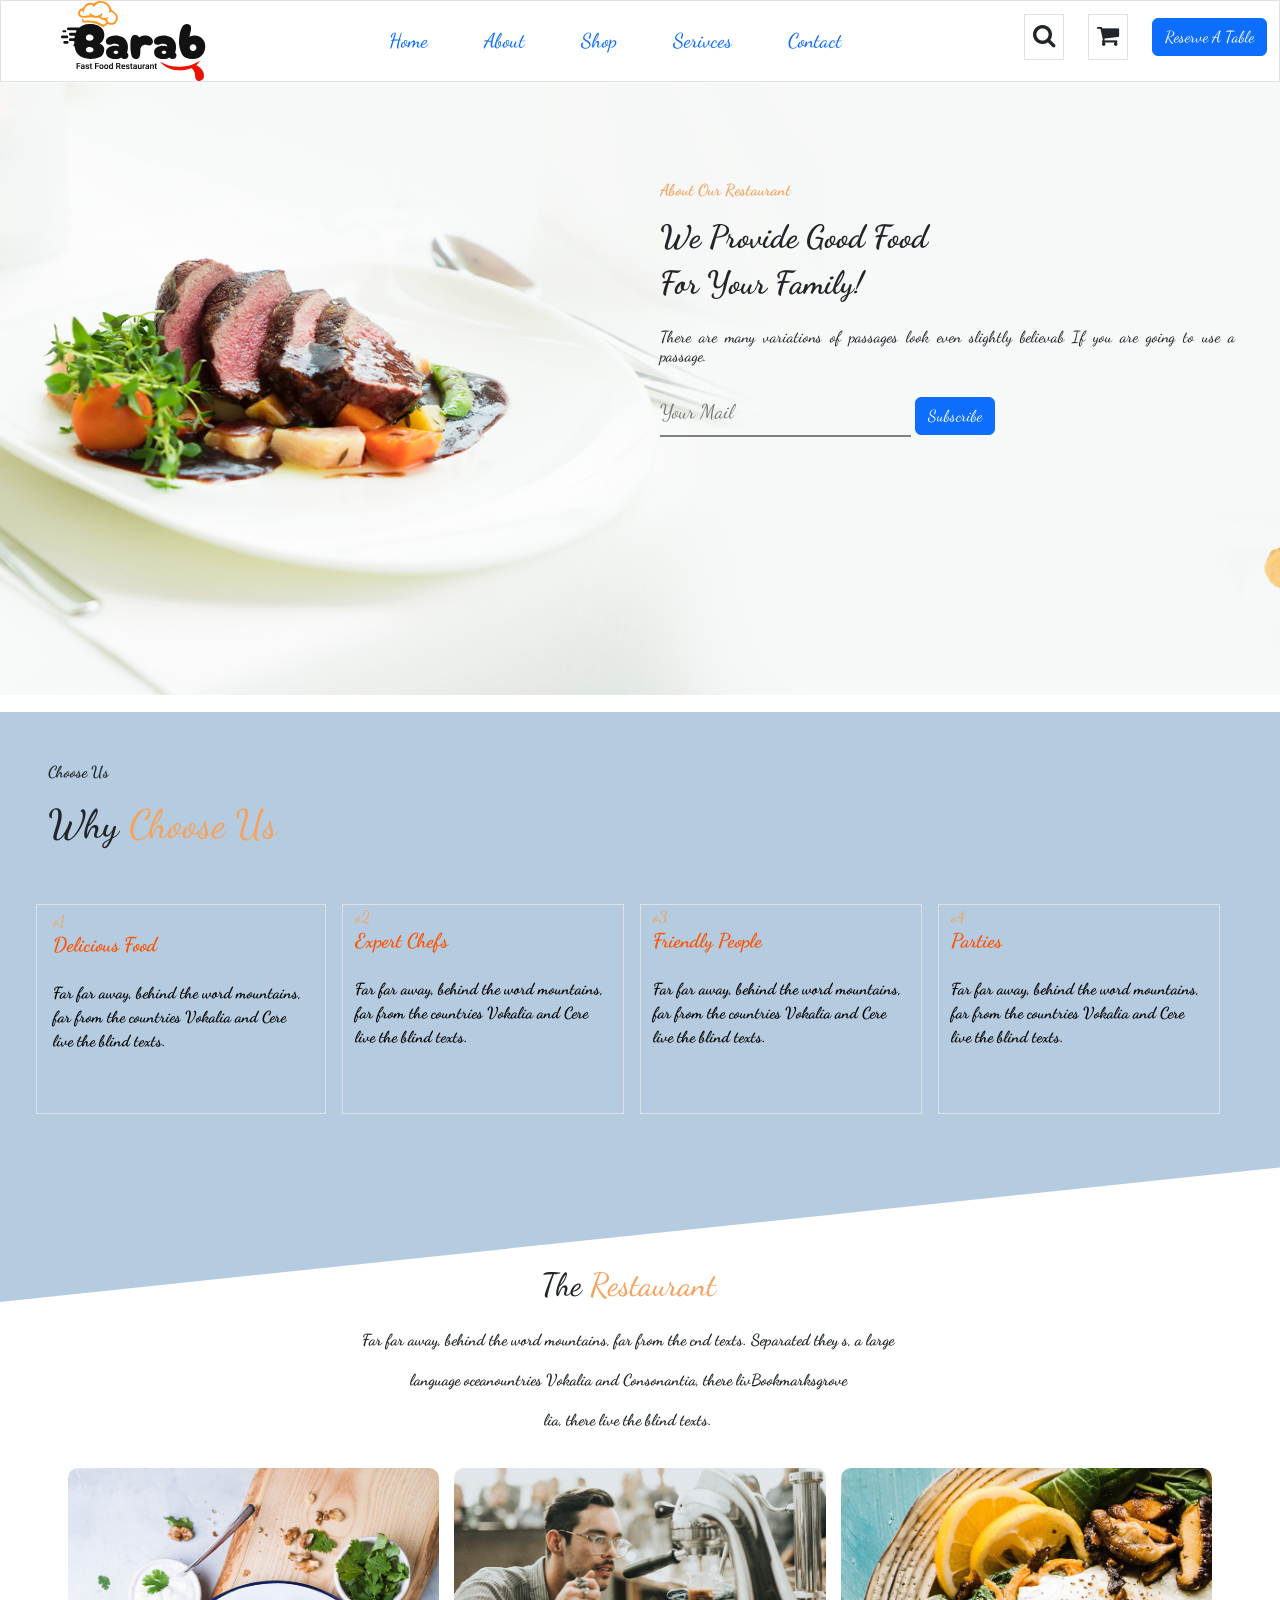
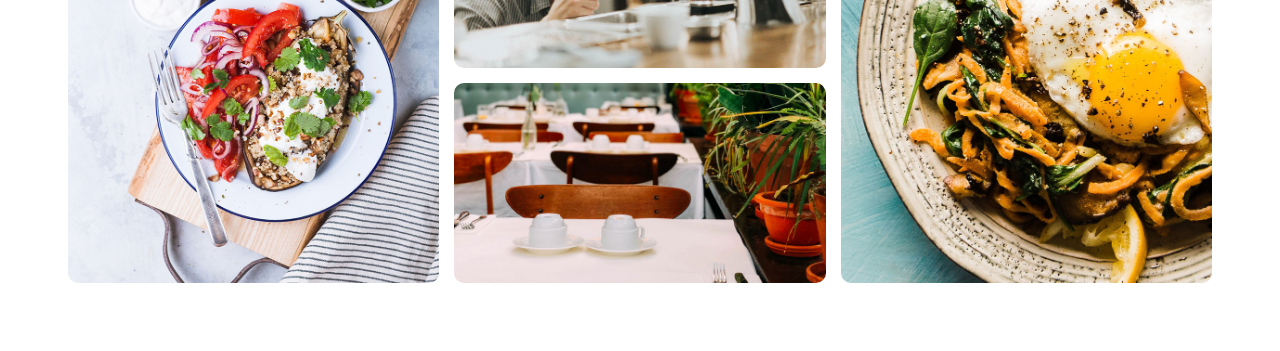
==== commit 69ac80db: "dbvgfds" ====
--- a/about.html
+++ b/about.html
@@ -70,7 +70,7 @@
                 <h2 style="font-weight: 700;">For Your Family!</h2>
                 <h6 class="mt-4" style="word-spacing: 4px;">There are many variations of passages look even slightly
                     believab If you are going to use a passage.</h6>
-                <input class="mt-3 py-2" style="border: none;" type="email" placeholder="Your Mail">
+                <input class="mt-3 py-2" style="border: none; border-bottom: 2px solid gray;" type="email" placeholder="Your Mail">
                 <button class="btn btn-primary">Subscribe</button>
             </div>
         </div>
--- a/css/glopal.css
+++ b/css/glopal.css
@@ -4,9 +4,8 @@
     box-sizing: border-box;
 }
 
- .hero-1,
-        .hero-bg1 {
-            background-image: url(./Img/hero_bg_1.png);
+ .hero-1, .hero-bg1 {
+            background-image: url(../Img/hero_bg_1.png);
             background-color: #F4EFE4;
         }
 
@@ -91,4 +90,11 @@
         .item4 {
             grid-row: span 1;
             /* big right image */
+        }
+        input{
+            background: none;
+            border: none;
+            border-bottom: 2px solid gray;
+            padding-right: 30px;
+            font-size: 20px;
         }
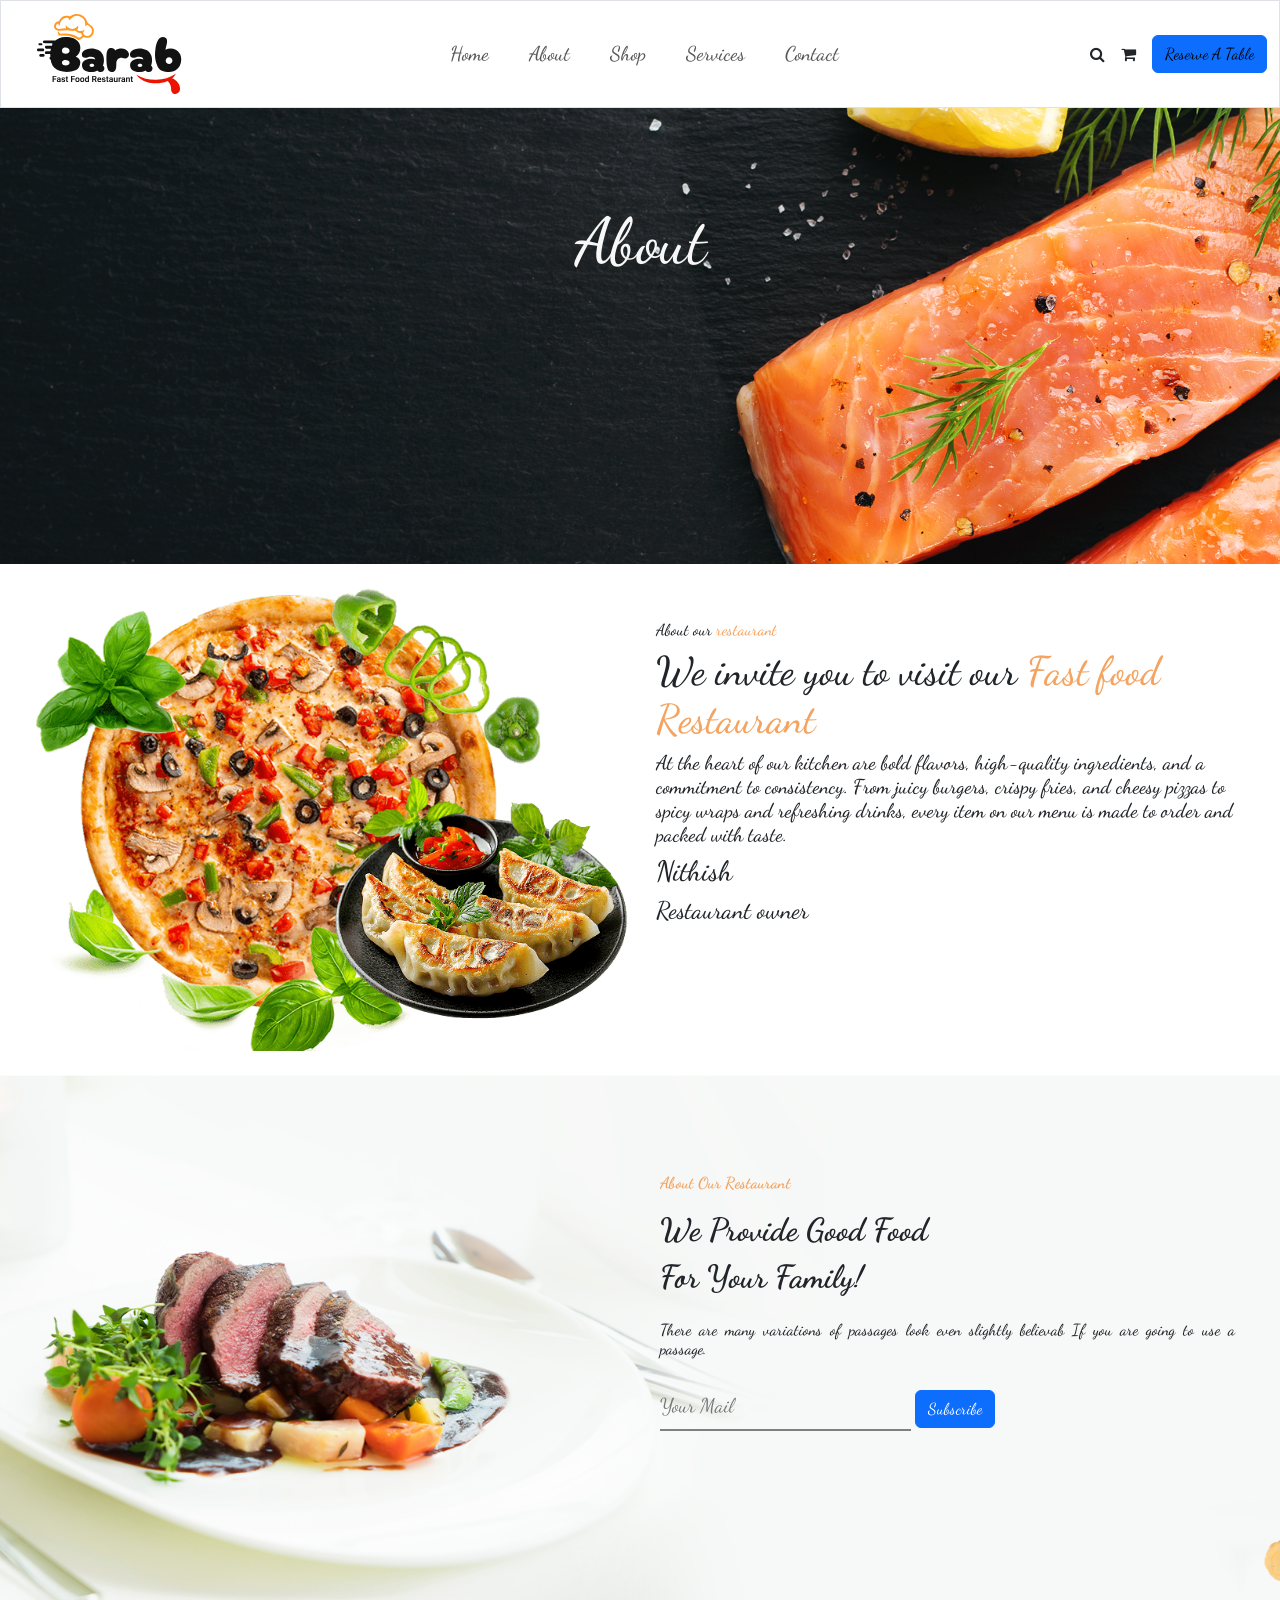
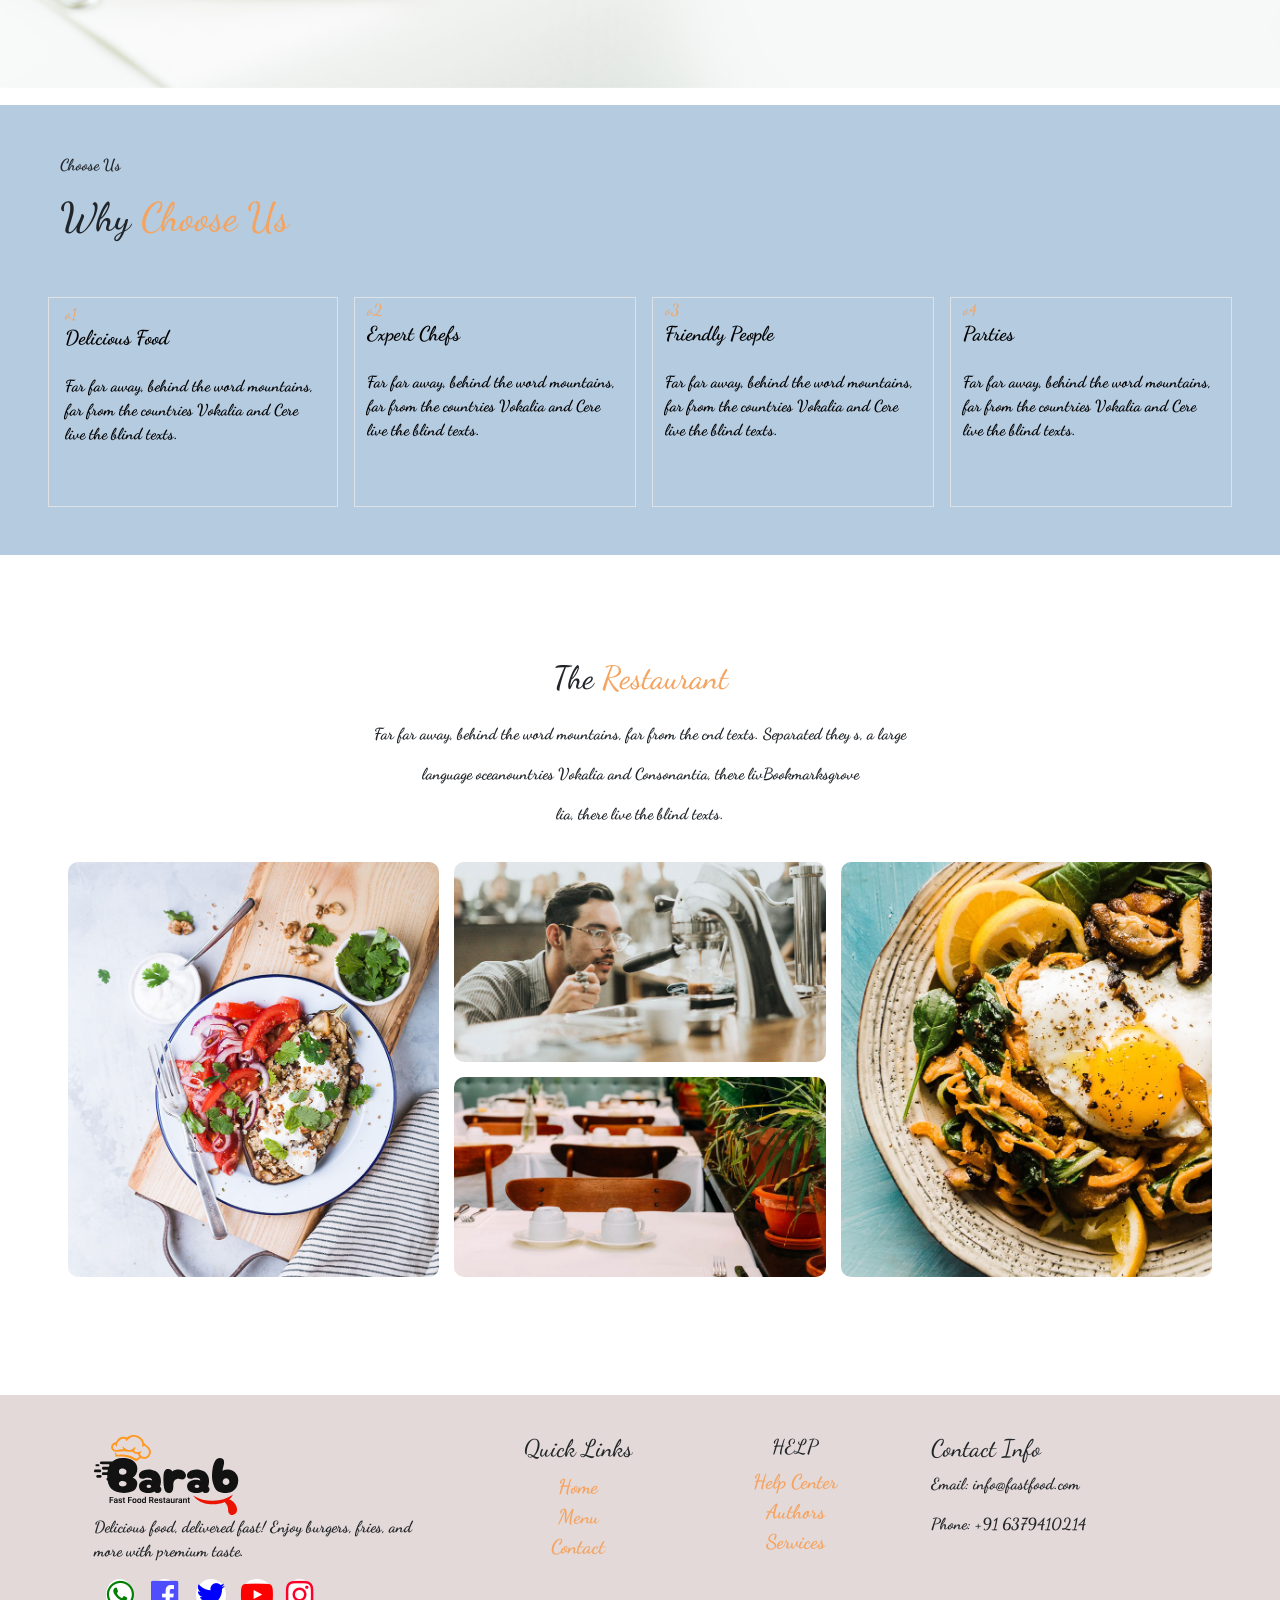
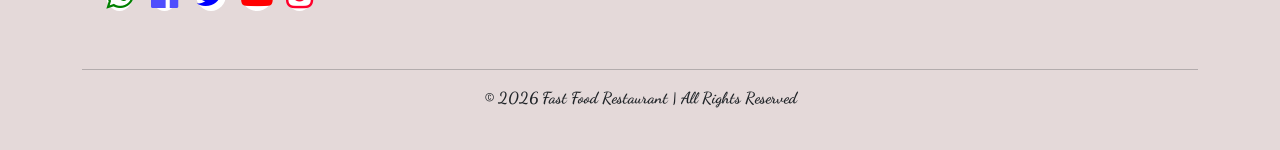
==== commit 356ff94d: "footer-change" ====
--- a/about.html
+++ b/about.html
@@ -21,37 +21,79 @@
 
     <!-- HEADER -->
 
-    <div class="container-fluid border sticky-top top-0 d-flex justify-content-between"
-        style="background-color: white;">
-        <div class="logo ps-5">
-            <img src="./Img/logo.svg" alt="">
-        </div>
-        <ul class="nav justify-content-center  mx-4  gap-4  h5  align-items-center">
-            <li class="nav-item">
-                <a class="nav-link" href="./intex.html">Home</a>
-            </li>
-            <li class="nav-item">
-                <a class="nav-link" href="./about.html">About</a>
-            </li>
-            <li class="nav-item">
-                <a class="nav-link" href="#">Shop</a>
-            </li>
-            <li class="nav-item">
-                <a class="nav-link" href="#">Serivces</a>
-            </li>
-            <li class="nav-item">
-                <a class="nav-link" href="#">Contact</a>
-            </li>
-        </ul>
-        <div class="search-border d-flex align-items-center gap-4 h4">
-            <div class="search-icon border p-2 ">
-                <i class="fa fa-search" aria-hidden="true"></i>
-            </div>
-            <div class="shooping-icon border p-2">
-                <i class="fa fa-shopping-cart" aria-hidden="true"></i>
-            </div>
-            <div class="purchse-btn">
-                <button class="btn btn-primary">Reserve A Table</button>
+    <nav class="navbar navbar-expand-lg bg-white sticky-top border">
+        <div class="container-fluid">
+
+            <!-- Logo -->
+            <a class="navbar-brand ps-4" href="#">
+                <img src="./Img/logo.svg" alt="">
+            </a>
+
+            <!-- Toggle Button -->
+            <button class="navbar-toggler" type="button" data-bs-toggle="collapse" data-bs-target="#navContent">
+                <span class="navbar-toggler-icon"></span>
+            </button>
+
+            <!-- Collapsible Content -->
+            <div class="collapse navbar-collapse justify-content-between" id="navContent">
+
+                <!-- Menu -->
+                <ul class="navbar-nav mx-auto gap-4 h5">
+                    <li class="nav-item">
+                        <a class="nav-link" href="./intex.html">Home</a>
+                    </li>
+                    <li class="nav-item">
+                        <a class="nav-link" href="./about.html">About</a>
+                    </li>
+                    <li class="nav-item">
+                        <a class="nav-link" href="./shop.html">Shop</a>
+                    </li>
+                    <li class="nav-item">
+                        <a class="nav-link" href="./services.html">Services</a>
+                    </li>
+                    <li class="nav-item">
+                        <a class="nav-link" href="./contact.html">Contact</a>
+                    </li>
+                </ul>
+
+                <!-- Right Side -->
+                <div class="d-flex align-items-center gap-3">
+                    <i class="fa fa-search"></i>
+                    <i class="fa fa-shopping-cart"></i>
+                    <button class="btn btn-primary"><a href="./book.html" style="text-decoration: none;color: black;">Reserve A Table</a></button>
+                </div>
+
+            </div>
+        </div>
+    </nav>
+
+
+<!-- home -->
+
+<div class="container-fluid d-flex justify-content-center  p-5" style="background-image: url(./Img/booking_tabel_bg.png); background-size: cover;">
+      <div class="col-4 p-5" style="min-height: 40vh;">
+        <h1 class="text-center"><a  href="./intex.html" style="font-size: 4rem; text-decoration: none; color: #f7f7f7;">About </a></h1>
+      </div>
+</div>
+
+
+ <!-- Welcome About -->
+
+    <div class="container-fluid p-4">
+
+
+        <div class="row ">
+            <div class="col-12 col-md-6 mb-4 mb-md-0 text-center ">
+                <img class="img-fluid" src="./Img/welcome-about-main-bg.png" alt="">
+            </div>
+            <div class="col-12 col-md-6 p-3 ">
+                <h6 class="mt-3">About our <span class="clr-1">restaurant</span></h6>
+                <h1>We invite you to visit our <span class="clr-1">Fast food Restaurant</span></h1>
+                <h5>At the heart of our kitchen are bold flavors, high-quality ingredients, and a commitment to
+                    consistency. From juicy burgers, crispy fries, and cheesy pizzas to spicy wraps and refreshing
+                    drinks, every item on our menu is made to order and packed with taste.</h5>
+                <h3>Nithish</h3>
+                <h4>Restaurant owner</h4>
             </div>
         </div>
     </div>
@@ -150,15 +192,83 @@
 
 
 
-
-
-
-
-
-
-
-
-
+       <!-- FOOTER -->
+    <footer class="footer text-center text-md-start">
+
+        <div class="container">
+            <div class="row justify-content-between">
+
+                <!-- LOGO / ABOUT -->
+                <div class="col-md-4 mb-4">
+                    <div class="col">
+                        <img src="./Img/logo.svg" alt="">
+                    </div>
+                    <p>Delicious food, delivered fast! Enjoy burgers, fries, and more with premium taste.</p>
+                    <div class="row h-25  gap-3 mb-3 ico justify-content-center justify-content-lg-start">
+                        <div class="col-1 bod">
+                            <i id="green" class="fa fa-whatsapp" aria-hidden="true"></i>
+
+                        </div>
+                        <div class="col-1 bod">
+                            <i id="blue" class="fa l-blue fa-facebook-official" aria-hidden="true"></i>
+
+                        </div>
+                        <div class="col-1 bod">
+                            <i id="darkblue" class="fa blue fa-twitter" aria-hidden="true"></i>
+
+                        </div>
+                        <div class="col-1 bod">
+                            <i id="red" class="fa red fa-youtube-play" aria-hidden="true"></i>
+
+                        </div>
+                        <div class="col-1 bod">
+                           <i class="fa bink fa-instagram" aria-hidden="true"></i>
+                        </div>
+                    </div>
+                </div>
+
+                <!-- LINKS -->
+
+                <div class="col-md-2 mb-4 text-center">
+                    <h4>Quick Links</h4>
+                    <ul class="list-unstyled">
+                        <li><a href="#">Home</a></li>
+                        <li><a href="#">Menu</a></li>
+                        <li><a href="#">Contact</a></li>
+                    </ul>
+                </div>
+                <div class="col-md-2 mb-4 text-center">
+                    <h5>HELP</h5>
+                    <ul class="list-unstyled">
+                        <li><a href="#">Help Center</a></li>
+                        <li><a href="#">Authors</a></li>
+                        <li><a href="#">Services</a></li>
+                    </ul>
+                </div>
+
+
+                <!-- CONTACT INFO -->
+                <div class="col-md-3 mb-4">
+                    <h4>Contact Info</h4>
+                    <p>Email: info@fastfood.com</p>
+                    <p>Phone: +91 6379410214</p>
+
+                    <div class="social-icons mt-3">
+                        <i class="bi bi-facebook"></i>
+                        <i class="bi bi-instagram"></i>
+                        <i class="bi bi-twitter"></i>
+                    </div>
+                </div>
+
+            </div>
+
+            <hr>
+
+            <div class="text-center">
+                <p class="mb-0">© 2026 Fast Food Restaurant | All Rights Reserved</p>
+            </div>
+        </div>
+    </footer>
 
 
 
--- a/css/glopal.css
+++ b/css/glopal.css
@@ -1,100 +1,386 @@
-*{
+* {
     margin: 0;
     padding: 0;
     box-sizing: border-box;
 }
 
- .hero-1, .hero-bg1 {
-            background-image: url(../Img/hero_bg_1.png);
-            background-color: #F4EFE4;
-        }
-
-        .clr {
-            color: white;
-        }
-
-        .clr-1 {
-            color: sandybrown;
-        }
-
-        .up-slide {
-            transition: 0.5s ease;
-        }
-
-        #red {
-            color: #FF5200;
-        }
-
-        .up-slide:hover #red {
-            color: white;
-        }
-
-        .white {
-            color: black;
-            /* transition: 1s; */
-        }
-
-        .up-slide:hover {
-            transform: translateY(-30px);
-            background-color: rgb(255, 68, 0);
-        }
-
-        .up-slide:hover .white {
-            color: #F4EFE4;
-        }
-
-        .desgin:after {
-            content: "";
-            width: 100%;
-            /* border: 2px solid; */
-            height: 240px;
-            background: #fff;
-            z-index: -1;
-            bottom: -140px;
-            background-color: #b5cbe0;
-            left: 0;
-            position: absolute;
-            transform: skewY(-6deg);
-            transform-origin: top left;
-        }
-
-        .gallery {
-            display: grid;
-            grid-template-columns: repeat(3, 1fr);
-            grid-auto-rows: 200px;
-            gap: 15px;
-            padding: 20px;
-        }
-
-        .item img {
-            width: 100%;
-            height: 100%;
-            object-fit: cover;
-            border-radius: 10px;
-        }
-
-        /* Layout control */
-        .item1 {
-            grid-row: span 2;
-            /* big left image */
-        }
-
-        .item2 {
-            grid-column: span 1;
-        }
-
-        .item3 {
-            grid-row: span 2;
-        }
-
-        .item4 {
-            grid-row: span 1;
-            /* big right image */
-        }
-        input{
-            background: none;
-            border: none;
-            border-bottom: 2px solid gray;
-            padding-right: 30px;
-            font-size: 20px;
-        }+.hero-1,
+.hero-bg1 {
+    background-image: url(../Img/hero_bg_1.png);
+    background-color: #F4EFE4;
+}
+
+.clr {
+    color: white;
+}
+
+.black {
+    color: black;
+}
+
+.clr-1 {
+    color: sandybrown;
+}
+
+.up-slide {
+    transition: 0.5s ease;
+}
+
+.red {
+    color: #FF5200;
+}
+
+.up-slide:hover .red {
+    color: white;
+}
+
+.white {
+    color: black;
+    /* transition: 1s; */
+}
+
+.up-slide:hover {
+    transform: translateY(-30px);
+    background-color: rgb(255, 68, 0);
+}
+
+.up-slide:hover .white {
+    color: #F4EFE4;
+}
+
+
+.gallery {
+    display: grid;
+    grid-template-columns: repeat(3, 1fr);
+    grid-auto-rows: 200px;
+    gap: 15px;
+    padding: 20px;
+}
+
+.item img {
+    width: 100%;
+    height: 100%;
+    object-fit: cover;
+    border-radius: 10px;
+
+}
+
+.item {
+    overflow: hidden;
+}
+
+/* Layout control */
+.item1 {
+    grid-row: span 2;
+    /* big left image */
+}
+
+.item2 {
+    grid-column: span 1;
+}
+
+.item3 {
+    grid-row: span 2;
+}
+
+.item4 {
+    grid-row: span 1;
+    /* big right image */
+}
+
+.item:after {
+    /* border: 3px solid red; */
+    content: "";
+    position: absolute;
+    width: 140%;
+    height: 0%;
+    left: 50%;
+    top: 50%;
+    background-color: #dfc21b25;
+    transform: translate(-50%, -50%);
+    z-index: 1;
+    transition: 0.7s ease-in-out;
+}
+
+.item:hover.item:after {
+    height: 190%;
+    opacity: 0;
+}
+
+.item::before {
+    /* border: 3px solid red; */
+    content: "";
+    position: absolute;
+    width: 0%;
+    height: 140%;
+    left: 50%;
+    top: 50%;
+    background-color: #dfc21b3b;
+    transform: translate(-50%, -50%)rotate(35deg);
+    z-index: 1;
+    transition: 0.9s ease-in-out;
+}
+
+.item:hover.item::before {
+    width: 190%;
+    opacity: 0;
+}
+
+.dsa {
+    transition: all 0.3s ease;
+}
+
+.dsa:hover {
+    /* transform: scale(1.05); */
+    transform: translateY(-15px);
+}
+
+input {
+    background: none;
+    border: none;
+    border-bottom: 2px solid gray;
+    padding-right: 30px;
+    font-size: 20px;
+}
+
+/* Offer */
+
+.offer:after {
+    /* border: 1px solid red; */
+    content: "";
+    position: absolute;
+    width: 140%;
+    height: 0%;
+    left: 50%;
+    top: 50%;
+    background-color: rgba(255, 255, 255, 0.3);
+    transform: translate(-50%, -50%) rotate(-32deg);
+    z-index: 1;
+    transition: 0.4s ease-in-out;
+}
+
+.offer:hover.offer:after {
+    height: 190%;
+    opacity: 0;
+}
+
+.offer:hover {
+    transform: scale(1.03);
+}
+
+
+/* services */
+.servis {
+    transition: 0.5s;
+}
+
+.servis:hover {
+    background-image: url(../Img/card-bg-design.png);
+    background-color: #788d69;
+    transform: translateY(-10px);
+    box-shadow: 0 10px 25px rgba(0, 0, 0, 0, 2);
+}
+
+.servis img {
+    transition: 0.5s ease;
+}
+
+.servis:hover img {
+    transform: scale(1.05) rotate(35deg);
+}
+
+.bot {
+    transition: 0.5s;
+}
+
+.servis:hover .bot {
+    background-color: #788d69;
+    /* transform: translateY(-15px); */
+}
+
+.servis:hover .card-footer {
+    background-color: #a4b896;
+}
+
+.servis:hover .ho-cl {
+    color: white;
+}
+
+.servis:hover .card-body h6 {
+    color: #ee7b67;
+    font-size: large;
+}
+
+
+
+/* menu */
+.hov-clr h2:hover {
+    color: sandybrown;
+}
+
+.hov-clr h3:hover {
+    color: sandybrown;
+}
+
+.hov-clr p:hover {
+    color: sandybrown;
+}
+
+/* form */
+.for input {
+    background: #ffffff7a;
+    border: none;
+    border-bottom: 2px solid gray;
+    padding: 10px;
+}
+
+
+
+/* GLOBAL RESPONSIVE FIX */
+
+img {
+    max-width: 100%;
+    height: auto;
+}
+
+.container-fluid {
+    overflow-x: hidden;
+}
+
+.row {
+    margin: 0;
+}
+
+body {
+    overflow-x: hidden;
+}
+/* contact */
+
+.lap{
+    margin-bottom: 4px;
+}
+.in{
+    margin-bottom: 10px;
+    width: 40vh;
+
+}
+
+
+
+/* Footer */
+.footer {
+    /* background-image: url(../Img/footer_bg.jpg); */
+    background-color: #e4d9d9;
+    padding: 40px 20px;
+    margin-top: 50px;
+    position: relative;
+}
+
+
+.footer a {
+    color:sandybrown;
+    font-size: 20px;
+    text-decoration: none;
+}
+
+.footer a:hover {
+    color: orange;
+}
+
+.bod i{
+    font-size: 2rem;
+    border-radius: 60%;
+    background-color: white;
+    color: green;
+}
+.bod .blue{
+    color: blue;
+}
+.bod .l-blue{
+    color: rgb(78, 78, 253);
+}
+.bod .red{
+    color: red;
+}
+.bod .bink{
+    color:rgb(255, 0, 43);
+}
+.bod:hover i{
+    transform: translateY(-10px);
+}
+/* blog */
+.zoo {
+    overflow: hidden;
+    
+}
+.zoo img{
+    transition: 0.5s linear;
+}
+.zoo:hover img{
+  transform: scale(1.04);
+}
+
+/* home */
+
+.ds::after{
+    position: absolute;
+    content: "";
+    height: 1px;
+    width: 80px;
+    background-color: #C59D5F;
+      top: 28px;
+      right:5.4rem ;
+}
+.ds::before{
+    position: absolute;
+    content: "";
+    height: 1px;
+    width: 80px;
+    background-color: #C59D5F;
+      top: 24px;
+      left:5.4rem ;
+}
+
+
+.img img{
+
+   width: 150px;
+    filter: drop-shadow(0px 15px 25px rgba(0, 0, 0, 0.35));
+    transition: 0.3s ease;
+}
+.img:hover {
+    transform: translateY(-10px) scale(1.05);
+    filter: drop-shadow(0px 25px 35px rgba(0, 0, 0, 0.5));
+}
+
+
+
+
+
+
+
+@media (max-width: 768px) {
+    .gallery {
+        grid-template-columns: repeat(2, 1fr);
+    }
+
+    .item1,
+    .item3 {
+        grid-row: span 1;
+        /* reset */
+    }
+}
+
+@media (max-width: 480px) {
+    .gallery {
+        grid-template-columns: 1fr;
+    }
+
+    .item1,
+    .item2,
+    .item3,
+    .item4 {
+        grid-row: span 1;
+        grid-column: span 1;
+    }
+}
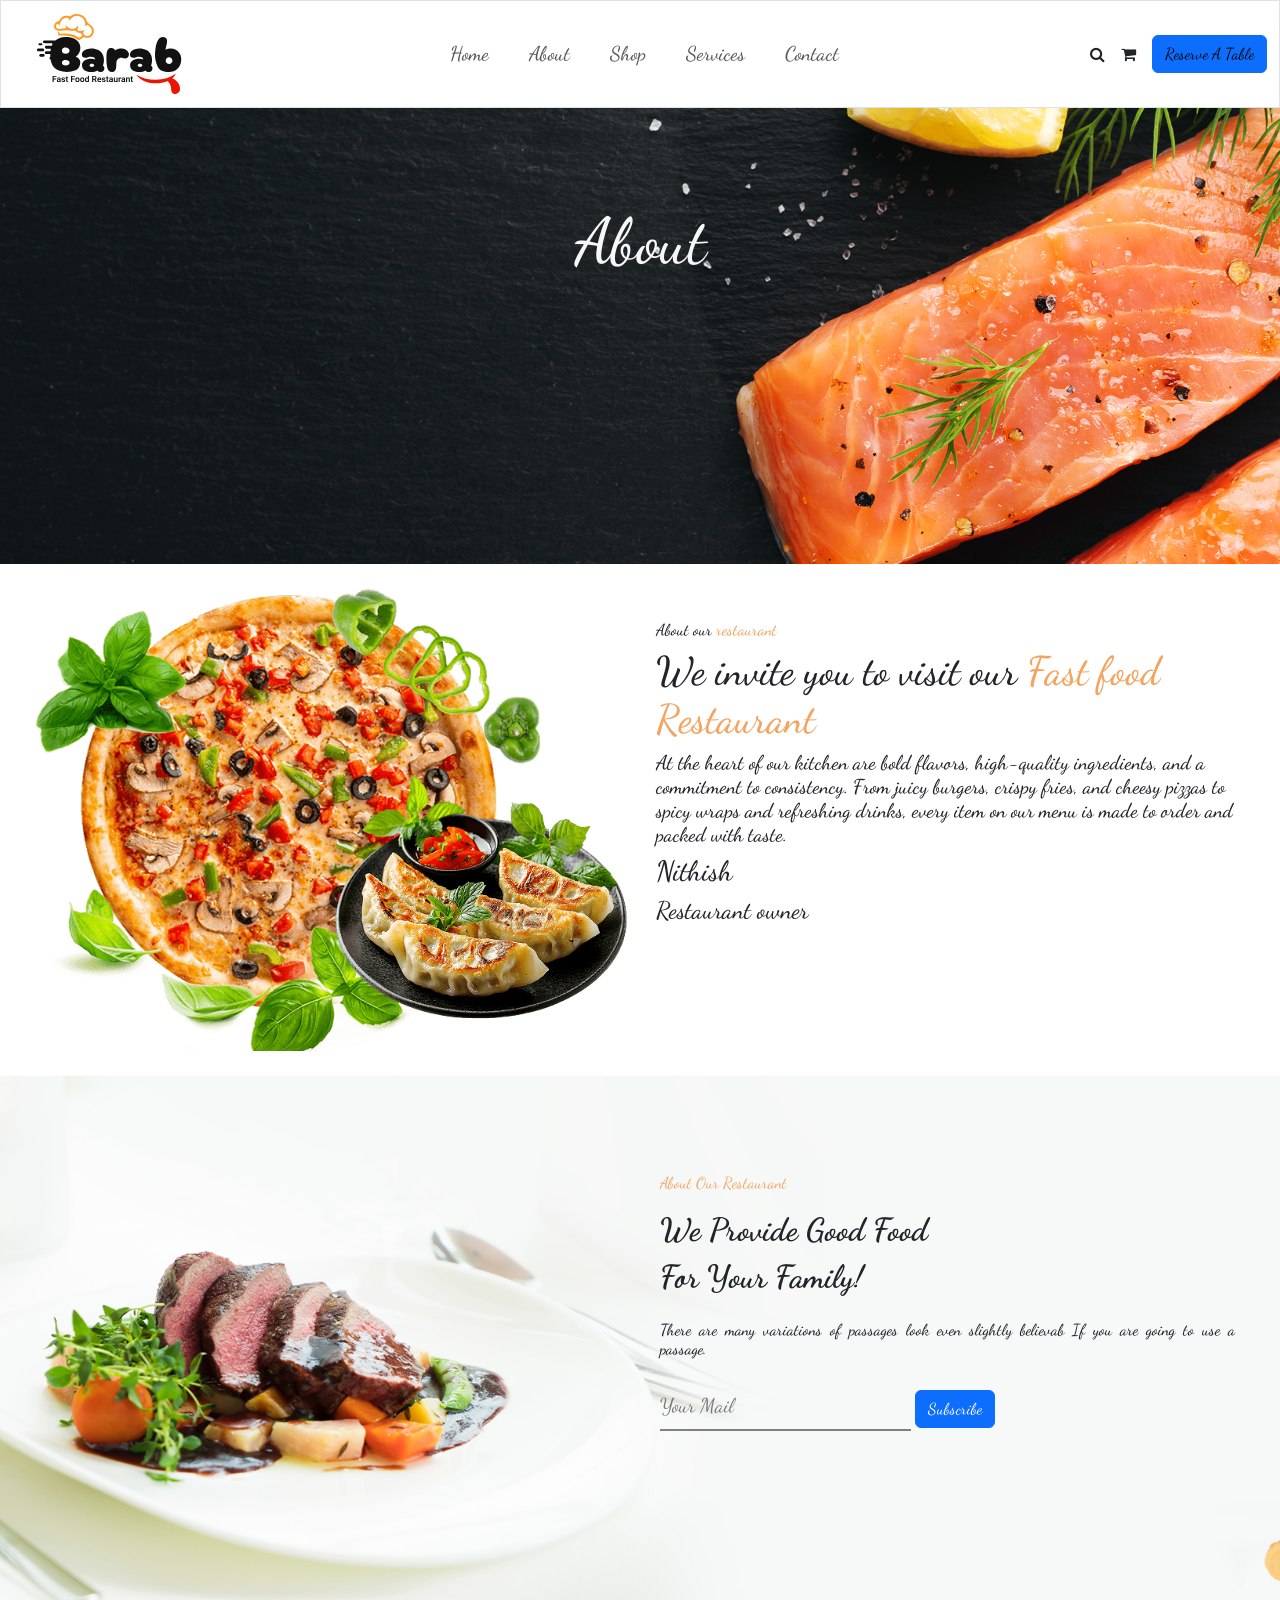
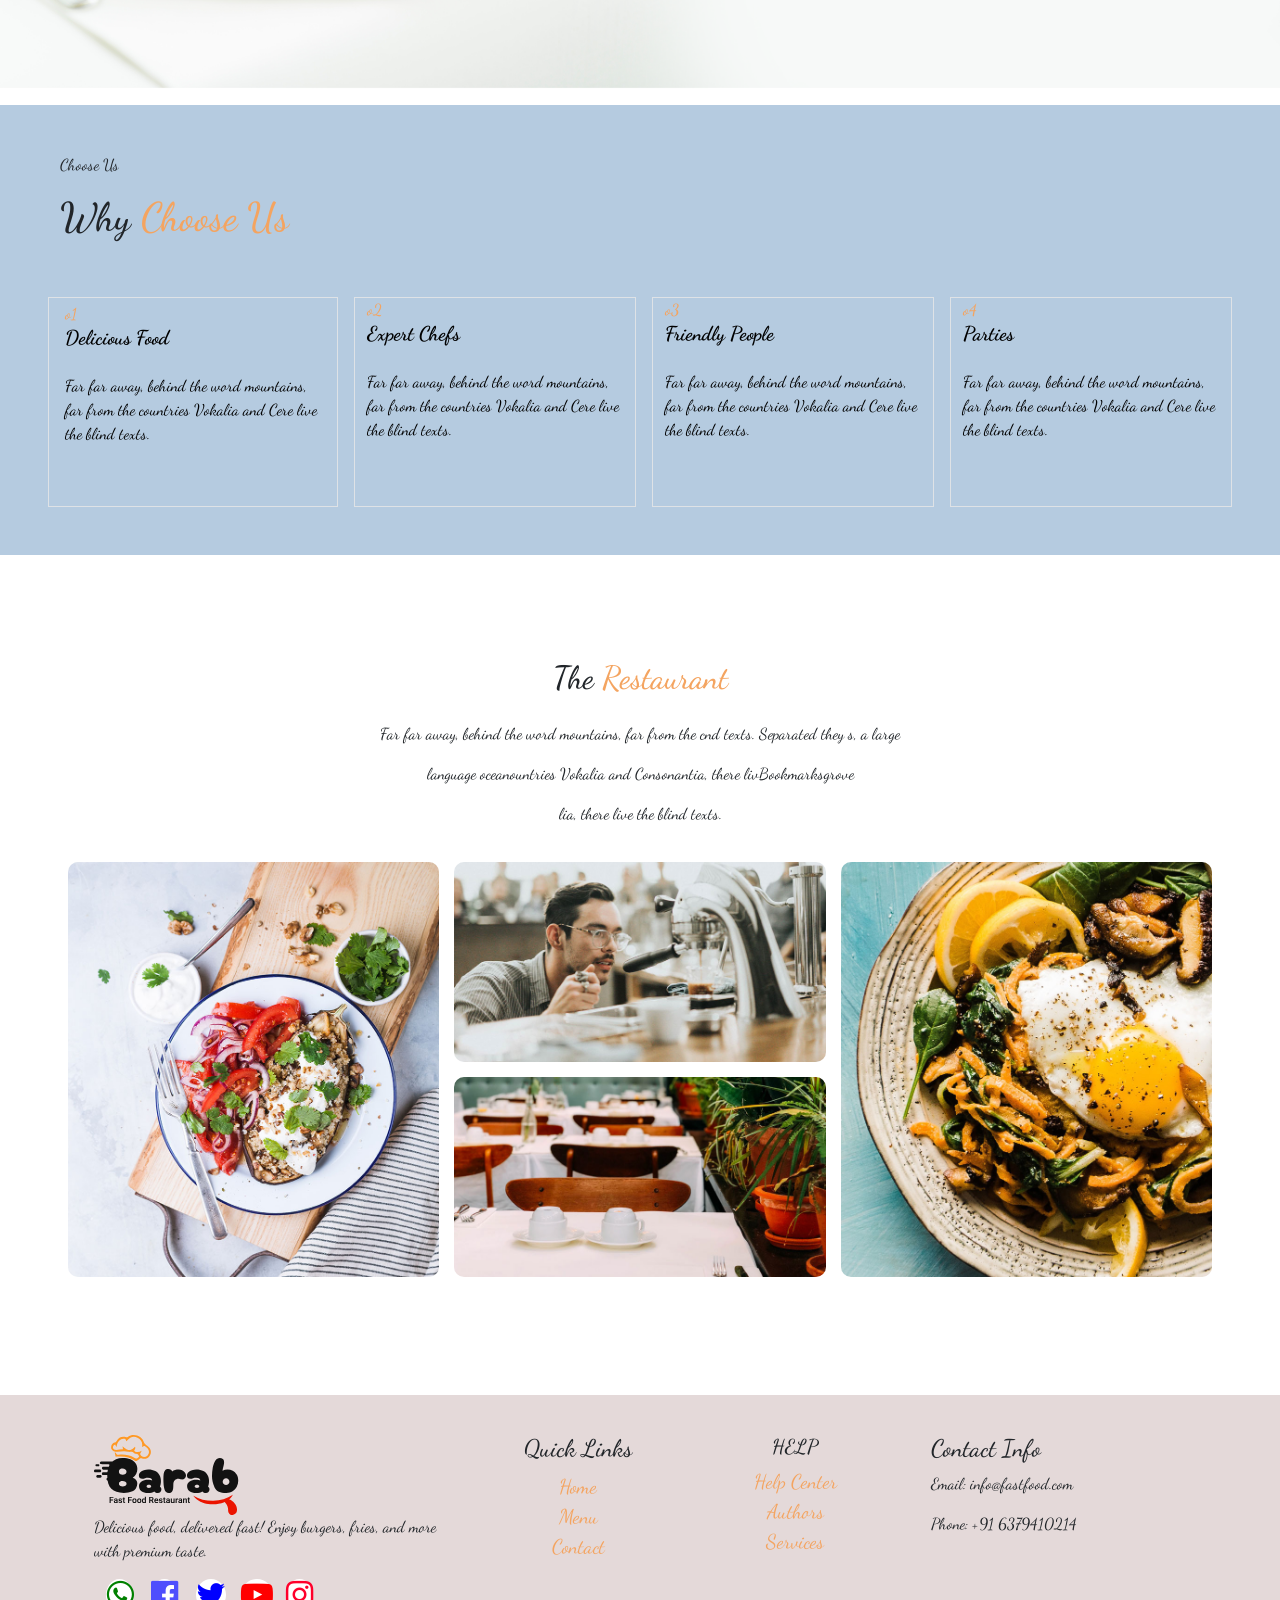
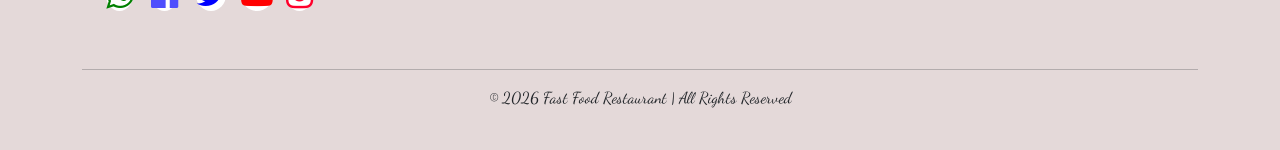
==== commit b004c103: "css file name  changed" ====
--- a/about.html
+++ b/about.html
@@ -11,8 +11,8 @@
     <link href="https://cdn.jsdelivr.net/npm/bootstrap@5.3.8/dist/css/bootstrap.min.css" rel="stylesheet"
         integrity="sha384-sRIl4kxILFvY47J16cr9ZwB07vP4J8+LH7qKQnuqkuIAvNWLzeN8tE5YBujZqJLB" crossorigin="anonymous">
     <link rel="stylesheet" href="https://cdnjs.cloudflare.com/ajax/libs/font-awesome/4.7.0/css/font-awesome.min.css">
-    <link rel="stylesheet" href="./css/style.css">
-    <link rel="stylesheet" href="./css/glopal.css">
+    <!-- <link rel="stylesheet" href="./css/style.css"> -->
+    <link rel="stylesheet" href="./css/global.css">
 </head>
 
 <body>
--- a/css/style.css
+++ b/css/style.css
@@ -530,7 +530,7 @@
 [type=reset],
 [type=submit],
 button {
-  -webkit-appearance: button
+  -webkit-appearance-button:var(--bs-accordion-active-bg)
 }
 
 [type=button]:not(:disabled),
@@ -614,7 +614,7 @@
 
 ::file-selector-button {
   font: inherit;
-  -webkit-appearance: button;
+  -webkit-appearance-button:
 }
 
 output {
--- a/css/global.css
+++ b/css/global.css
@@ -0,0 +1,406 @@
+@import url('https://fonts.googleapis.com/css2?family=Dancing+Script:wght@400..700&family=Fleur+De+Leah&display=swap');
+
+:root {
+    --bs-gray-100: #C59D5F;
+    --bs-font-sans-serif: "Dancing Script", cursive;
+    --bs-font-monospace: "Fleur De Leah", cursive;
+}
+
+* {
+    margin: 0;
+    padding: 0;
+    box-sizing: border-box;
+}
+
+.hero-1,
+.hero-bg1 {
+    background-image: url(../Img/hero_bg_1.png);
+    background-color: #F4EFE4;
+}
+
+.clr {
+    color: white;
+}
+
+.black {
+    color: black;
+}
+
+.clr-1 {
+    color: sandybrown;
+}
+
+.up-slide {
+    transition: 0.5s ease;
+}
+
+.red {
+    color: #FF5200;
+}
+
+.up-slide:hover .red {
+    color: white;
+}
+
+.white {
+    color: black;
+    /* transition: 1s; */
+}
+
+.up-slide:hover {
+    transform: translateY(-30px);
+    background-color: rgb(255, 68, 0);
+}
+
+.up-slide:hover .white {
+    color: #F4EFE4;
+}
+
+
+.gallery {
+    display: grid;
+    grid-template-columns: repeat(3, 1fr);
+    grid-auto-rows: 200px;
+    gap: 15px;
+    padding: 20px;
+}
+
+.item img {
+    width: 100%;
+    height: 100%;
+    object-fit: cover;
+    border-radius: 10px;
+
+}
+
+.item {
+    overflow: hidden;
+}
+
+/* Layout control */
+.item1 {
+    grid-row: span 2;
+    /* big left image */
+}
+
+.item2 {
+    grid-column: span 1;
+}
+
+.item3 {
+    grid-row: span 2;
+}
+
+.item4 {
+    grid-row: span 1;
+    /* big right image */
+}
+
+.item:after {
+    /* border: 3px solid red; */
+    content: "";
+    position: absolute;
+    width: 140%;
+    height: 0%;
+    left: 50%;
+    top: 50%;
+    background-color: #dfc21b25;
+    transform: translate(-50%, -50%);
+    z-index: 1;
+    transition: 0.7s ease-in-out;
+}
+
+.item:hover.item:after {
+    height: 190%;
+    opacity: 0;
+}
+
+.item::before {
+    /* border: 3px solid red; */
+    content: "";
+    position: absolute;
+    width: 0%;
+    height: 140%;
+    left: 50%;
+    top: 50%;
+    background-color: #dfc21b3b;
+    transform: translate(-50%, -50%)rotate(35deg);
+    z-index: 1;
+    transition: 0.9s ease-in-out;
+}
+
+.item:hover.item::before {
+    width: 190%;
+    opacity: 0;
+}
+
+.dsa {
+    transition: all 0.3s ease;
+}
+
+.dsa:hover {
+    /* transform: scale(1.05); */
+    transform: translateY(-15px);
+}
+
+input {
+    background: none;
+    border: none;
+    border-bottom: 2px solid gray;
+    padding-right: 30px;
+    font-size: 20px;
+}
+
+/* Offer */
+
+.offer:after {
+    /* border: 1px solid red; */
+    content: "";
+    position: absolute;
+    width: 140%;
+    height: 0%;
+    left: 50%;
+    top: 50%;
+    background-color: rgba(255, 255, 255, 0.3);
+    transform: translate(-50%, -50%) rotate(-32deg);
+    z-index: 1;
+    transition: 0.4s ease-in-out;
+}
+
+.offer:hover.offer:after {
+    height: 190%;
+    opacity: 0;
+}
+
+.offer:hover {
+    transform: scale(1.03);
+}
+
+
+/* services */
+.servis {
+    transition: 0.5s;
+}
+
+.servis:hover {
+    background-image: url(../Img/card-bg-design.png);
+    background-color: #788d69;
+    transform: translateY(-10px);
+    box-shadow: 0 10px 25px rgba(0, 0, 0, 0, 2);
+}
+
+.servis img {
+    transition: 0.5s ease;
+}
+
+.servis:hover img {
+    transform: scale(1.05) rotate(35deg);
+}
+
+.bot {
+    transition: 0.5s;
+}
+
+.servis:hover .bot {
+    background-color: #788d69;
+    /* transform: translateY(-15px); */
+}
+
+.servis:hover .card-footer {
+    background-color: #a4b896;
+}
+
+.servis:hover .ho-cl {
+    color: white;
+}
+
+.servis:hover .card-body h6 {
+    color: #ee7b67;
+    font-size: large;
+}
+
+
+
+/* menu */
+.hov-clr h2:hover {
+    color: sandybrown;
+}
+
+.hov-clr h3:hover {
+    color: sandybrown;
+}
+
+.hov-clr p:hover {
+    color: sandybrown;
+}
+
+/* form */
+.for input {
+    background: #ffffff7a;
+    border: none;
+    border-bottom: 2px solid gray;
+    padding: 10px;
+}
+
+
+
+/* GLOBAL RESPONSIVE FIX */
+
+img {
+    max-width: 100%;
+    height: auto;
+}
+
+.container-fluid {
+    overflow-x: hidden;
+}
+
+.row {
+    margin: 0;
+}
+
+body {
+    overflow-x: hidden;
+}
+
+/* contact */
+
+.lap {
+    margin-bottom: 4px;
+}
+
+.in {
+    margin-bottom: 10px;
+    width: 40vh;
+
+}
+
+
+
+/* Footer */
+.footer {
+    /* background-image: url(../Img/footer_bg.jpg); */
+    background-color: #e4d9d9;
+    padding: 40px 20px;
+    margin-top: 50px;
+    position: relative;
+}
+
+
+.footer a {
+    color: sandybrown;
+    font-size: 20px;
+    text-decoration: none;
+}
+
+.footer a:hover {
+    color: orange;
+}
+
+.bod i {
+    font-size: 2rem;
+    border-radius: 60%;
+    background-color: white;
+    color: green;
+}
+
+.bod .blue {
+    color: blue;
+}
+
+.bod .l-blue {
+    color: rgb(78, 78, 253);
+}
+
+.bod .red {
+    color: red;
+}
+
+.bod .bink {
+    color: rgb(255, 0, 43);
+}
+
+.bod:hover i {
+    transform: translateY(-10px);
+}
+
+/* blog */
+.zoo {
+    overflow: hidden;
+
+}
+
+.zoo img {
+    transition: 0.5s linear;
+}
+
+.zoo:hover img {
+    transform: scale(1.04);
+}
+
+/* home */
+
+.ds::after {
+    position: absolute;
+    content: "";
+    height: 1px;
+    width: 80px;
+    background-color: #C59D5F;
+    top: 28px;
+    right: 5.4rem;
+}
+
+.ds::before {
+    position: absolute;
+    content: "";
+    height: 1px;
+    width: 80px;
+    background-color: #C59D5F;
+    top: 24px;
+    left: 5.4rem;
+}
+
+
+.img img {
+
+    width: 150px;
+    filter: drop-shadow(0px 15px 25px rgba(0, 0, 0, 0.35));
+    transition: 0.3s ease;
+}
+
+.img:hover {
+    transform: translateY(-10px) scale(1.05);
+    filter: drop-shadow(0px 25px 35px rgba(0, 0, 0, 0.5));
+}
+
+
+
+
+
+
+
+@media (max-width: 768px) {
+    .gallery {
+        grid-template-columns: repeat(2, 1fr);
+    }
+
+    .item1,
+    .item3 {
+        grid-row: span 1;
+        /* reset */
+    }
+}
+
+@media (max-width: 480px) {
+    .gallery {
+        grid-template-columns: 1fr;
+    }
+
+    .item1,
+    .item2,
+    .item3,
+    .item4 {
+        grid-row: span 1;
+        grid-column: span 1;
+    }
+}
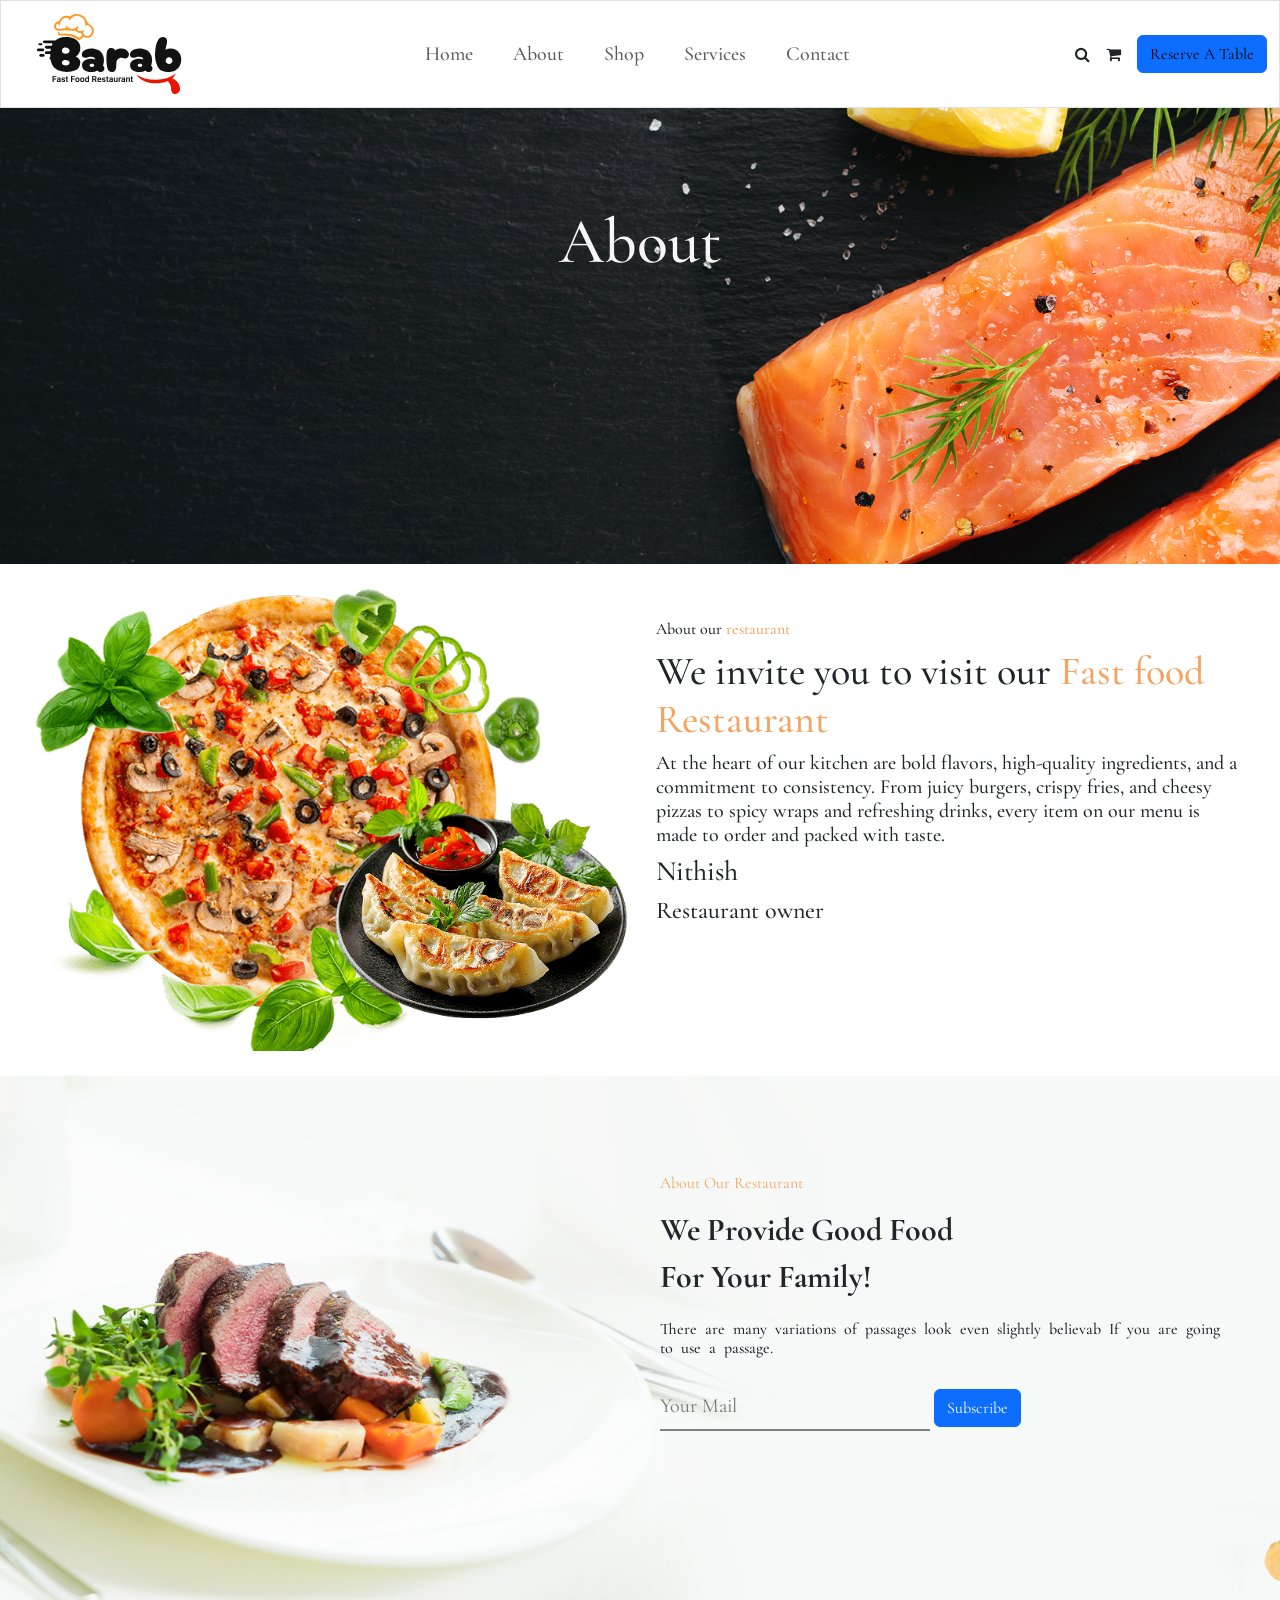
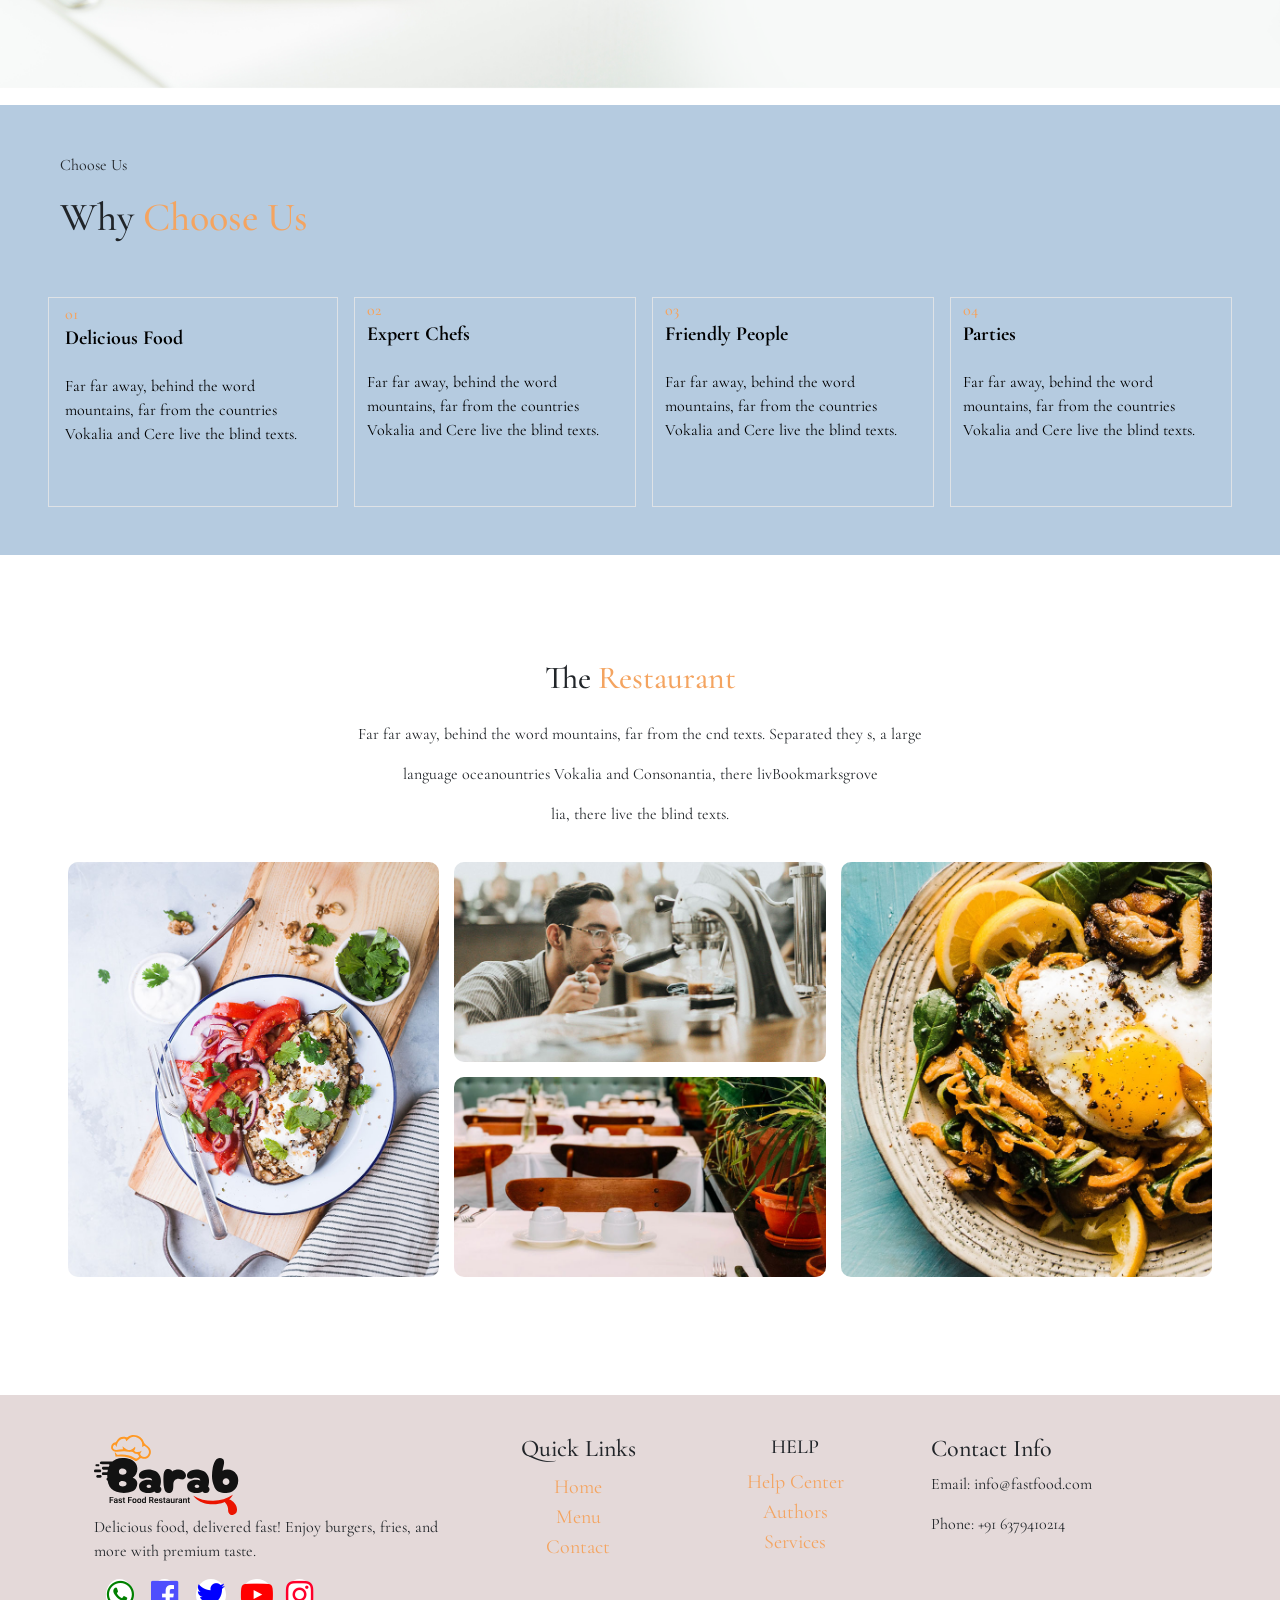
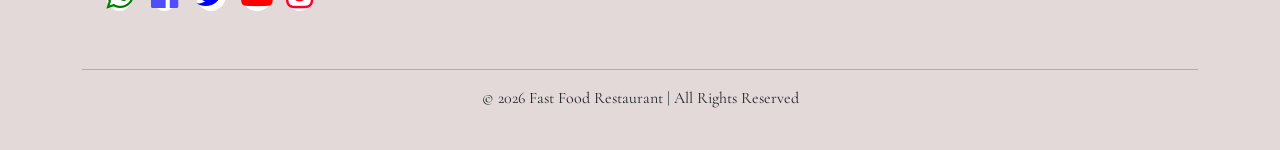
==== commit 3ddc9ad6: "all page t-d changed" ====
--- a/about.html
+++ b/about.html
@@ -40,7 +40,7 @@
                 <!-- Menu -->
                 <ul class="navbar-nav mx-auto gap-4 h5">
                     <li class="nav-item">
-                        <a class="nav-link" href="./intex.html">Home</a>
+                        <a class="nav-link" href="./index.html">Home</a>
                     </li>
                     <li class="nav-item">
                         <a class="nav-link" href="./about.html">About</a>
@@ -72,7 +72,7 @@
 
 <div class="container-fluid d-flex justify-content-center  p-5" style="background-image: url(./Img/booking_tabel_bg.png); background-size: cover;">
       <div class="col-4 p-5" style="min-height: 40vh;">
-        <h1 class="text-center"><a  href="./intex.html" style="font-size: 4rem; text-decoration: none; color: #f7f7f7;">About </a></h1>
+        <h1 class="text-center"><a  href="./index.html" style="font-size: 4rem; text-decoration: none; color: #f7f7f7;">About </a></h1>
       </div>
 </div>
 
--- a/css/global.css
+++ b/css/global.css
@@ -1,9 +1,10 @@
-@import url('https://fonts.googleapis.com/css2?family=Dancing+Script:wght@400..700&family=Fleur+De+Leah&display=swap');
+@import url('https://fonts.googleapis.com/css2?family=Allura&family=Cormorant+Garamond:ital,wght@0,300..700;1,300..700&family=Fleur+De+Leah&family=Jost:ital,wght@0,100..900;1,100..900&display=swap');
 
 :root {
     --bs-gray-100: #C59D5F;
-    --bs-font-sans-serif: "Dancing Script", cursive;
+    --bs-font-sans-serif: "Cormorant Garamond", serif;
     --bs-font-monospace: "Fleur De Leah", cursive;
+    --bs-sign-allra: "Allura", cursive;
 }
 
 * {
@@ -252,7 +253,7 @@
 }
 
 .container-fluid {
-    overflow-x: hidden;
+    overflow: hidden;
 }
 
 .row {
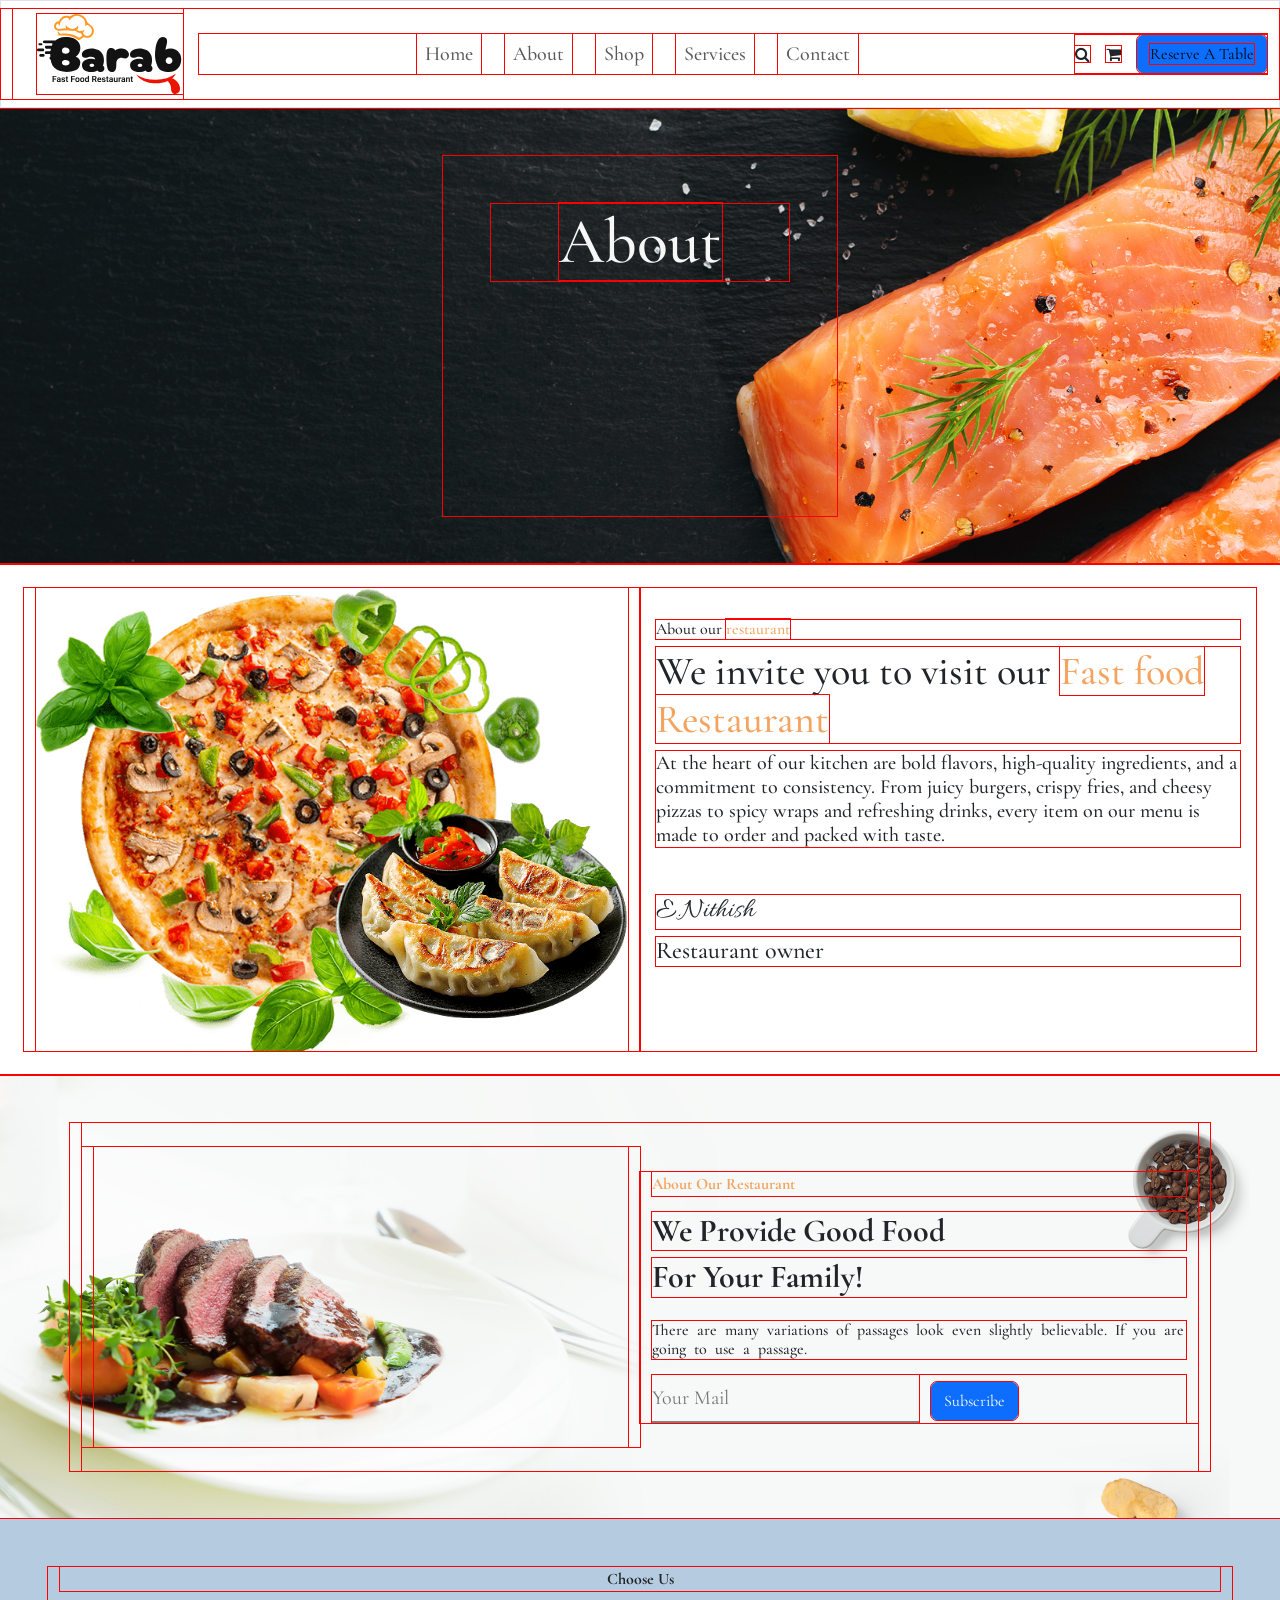
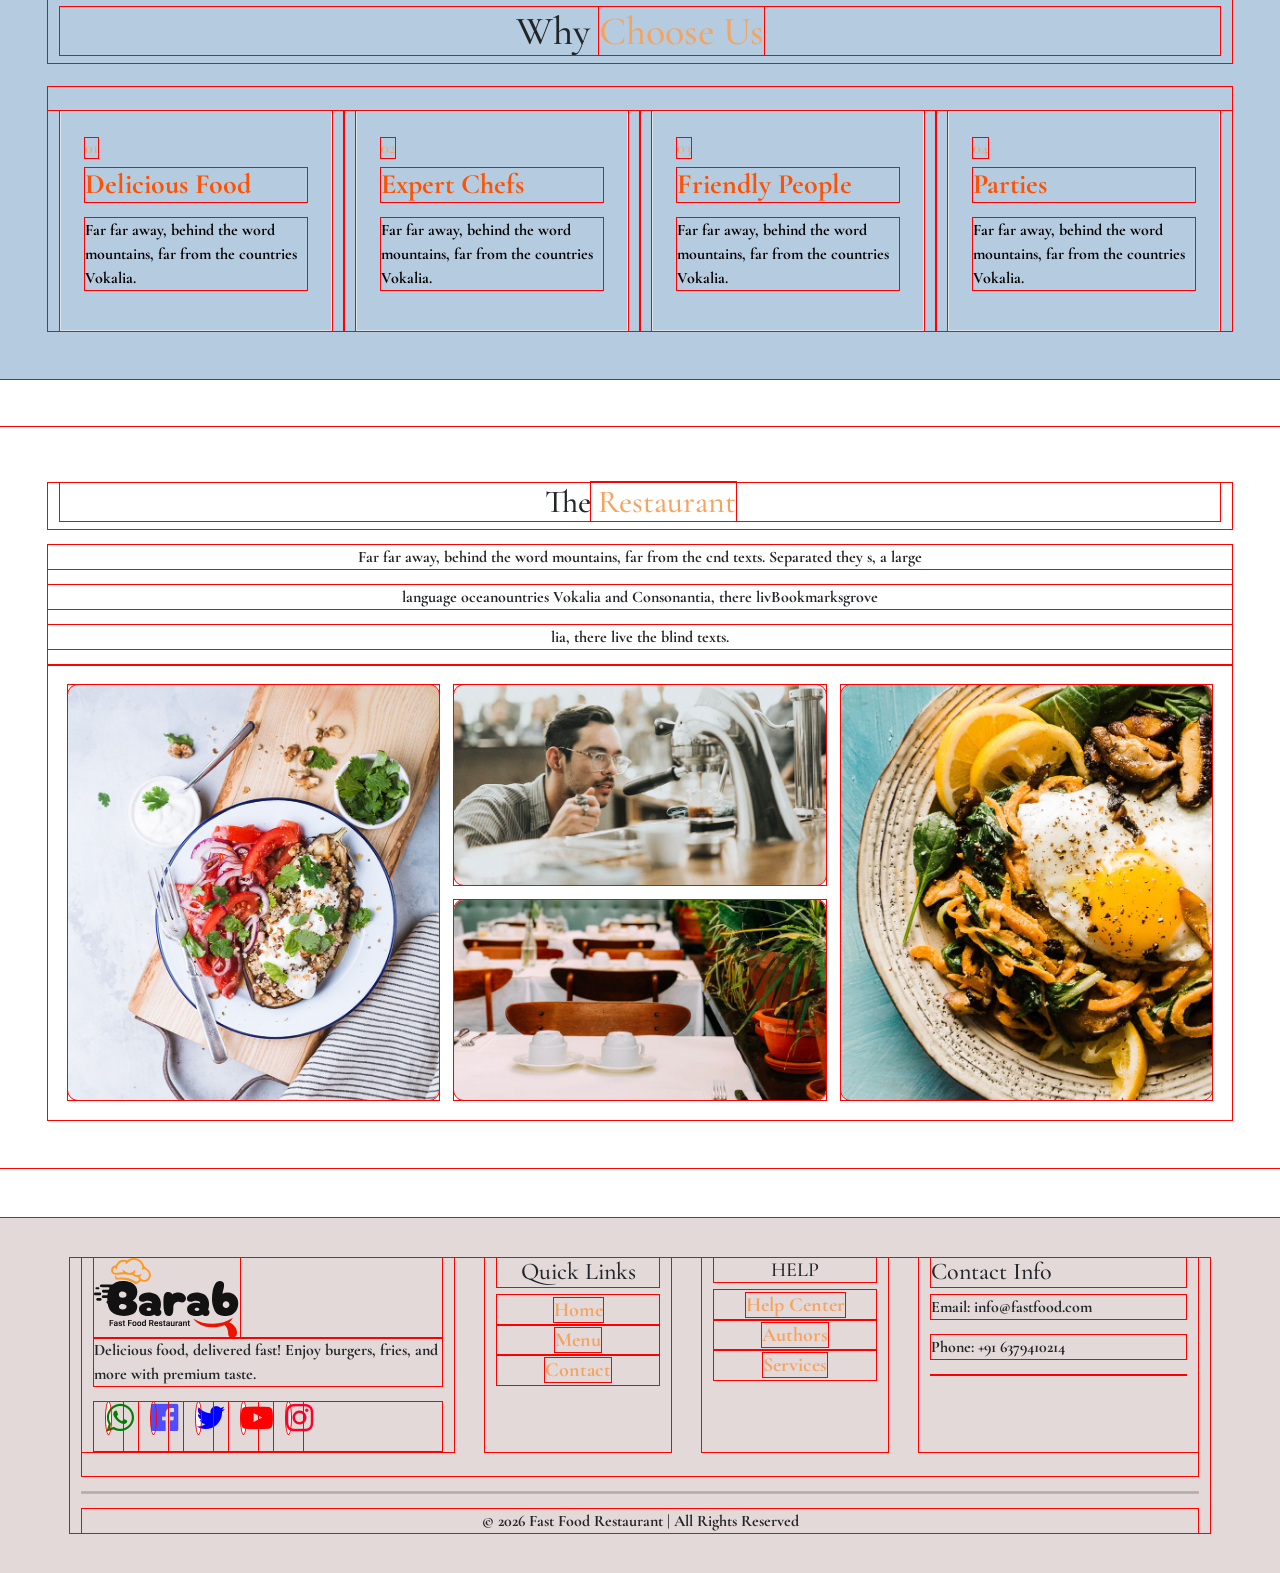
==== commit 12b93a65: "about-responsive correction" ====
--- a/about.html
+++ b/about.html
@@ -11,7 +11,7 @@
     <link href="https://cdn.jsdelivr.net/npm/bootstrap@5.3.8/dist/css/bootstrap.min.css" rel="stylesheet"
         integrity="sha384-sRIl4kxILFvY47J16cr9ZwB07vP4J8+LH7qKQnuqkuIAvNWLzeN8tE5YBujZqJLB" crossorigin="anonymous">
     <link rel="stylesheet" href="https://cdnjs.cloudflare.com/ajax/libs/font-awesome/4.7.0/css/font-awesome.min.css">
-    <!-- <link rel="stylesheet" href="./css/style.css"> -->
+    <link rel="stylesheet" href="./css/style.css">
     <link rel="stylesheet" href="./css/global.css">
 </head>
 
@@ -71,7 +71,7 @@
 <!-- home -->
 
 <div class="container-fluid d-flex justify-content-center  p-5" style="background-image: url(./Img/booking_tabel_bg.png); background-size: cover;">
-      <div class="col-4 p-5" style="min-height: 40vh;">
+      <div class="col-12 col-md-4 p-5" style="min-height: 40vh;">
         <h1 class="text-center"><a  href="./index.html" style="font-size: 4rem; text-decoration: none; color: #f7f7f7;">About </a></h1>
       </div>
 </div>
@@ -79,7 +79,7 @@
 
  <!-- Welcome About -->
 
-    <div class="container-fluid p-4">
+       <div class="container-fluid p-4">
 
 
         <div class="row ">
@@ -92,7 +92,7 @@
                 <h5>At the heart of our kitchen are bold flavors, high-quality ingredients, and a commitment to
                     consistency. From juicy burgers, crispy fries, and cheesy pizzas to spicy wraps and refreshing
                     drinks, every item on our menu is made to order and packed with taste.</h5>
-                <h3>Nithish</h3>
+                <h3 style="font-family: Allura, cursive;" class="mt-5">E.Nithish</h3>
                 <h4>Restaurant owner</h4>
             </div>
         </div>
@@ -100,62 +100,87 @@
 
 
 
+
     <!-- About -->
 
-    <div class="container-fluied d-flex justify-content-center py-5"
-        style="background-image: url(./Img/about-bg.png); background-size: cover; background-repeat: no-repeat; height:70vh;">
-        <div class="row gap-3">
-            <div class="col about-r  my-5" style="width: 500px;"></div>
-            <div class="col  about-left my-5" style="width: 700px;" data-aos="fade-up">
-                <P class="clr-1">About Our Restaurant</P>
-                <h2 style="font-weight: 700;">We Provide Good Food</h2>
-                <h2 style="font-weight: 700;">For Your Family!</h2>
-                <h6 class="mt-4" style="word-spacing: 4px;">There are many variations of passages look even slightly
-                    believab If you are going to use a passage.</h6>
-                <input class="mt-3 py-2" style="border: none; border-bottom: 2px solid gray;" type="email" placeholder="Your Mail">
-                <button class="btn btn-primary">Subscribe</button>
-            </div>
-        </div>
-
+     <div class="container-fluid py-5"
+        style="background-image: url(./Img/about-bg.png); background-size: cover; background-repeat: no-repeat;">
+
+        <div class="container">
+            <div class="row align-items-center">
+                <div class="col-12 col-md-6 my-4">
+                    <div class="about-r  w-100" style="height: 300px;"></div>
+                </div>
+
+                <!-- Content -->
+                <div class="col-12 col-md-6 my-4" data-aos="fade-up">
+                    <p class="clr-1">About Our Restaurant</p>
+                    <h2 class="fw-bold">We Provide Good Food</h2>
+                    <h2 class="fw-bold">For Your Family!</h2>
+                    <h6 class="mt-4" style="word-spacing: 4px;">
+                        There are many variations of passages look even slightly believable.
+                        If you are going to use a passage.
+                    </h6>
+                    <div class="mt-3">
+                        <input class="py-2 w-50" style="border: none; border-bottom:2px solid gray;" type="email"
+                            placeholder="Your Mail">
+                        <button class="btn btn-primary ms-2">Subscribe</button>
+                    </div>
+                </div>
+
+            </div>
+        </div>
     </div>
 
     <!-- Why choose  -->
 
-    <div class="container-fluied p-5  desgin position-relative" style=" background-color:#b5cbe0;">
-        <div class="row">
+    <div class="container-fluid p-5 position-relative" style="background-color:#b5cbe0;">
+
+
+        <div class="row text-center mb-4">
             <div class="col">
                 <p>Choose Us</p>
-                <h1>Why <span class="clr-1">Choose Us </span></h1>
-            </div>
-        </div>
-        <div class="row gap-3 w-100 mt-5 ">
-            <div class="col border p-1 px-3 up-slide" style="height: 210px; ">
-                <span class="clr-1 h6 ">o1</span> <br>
-                <h5 style="font-weight: 700;" class="white" id="red">Delicious Food</h5>
-                <p class="mt-4 white">Far far away, behind the word mountains, far from the countries Vokalia and Cere
-                    live the blind texts.</p>
-            </div>
-            <div class="col border up-slide" style="height: 210px;">
-                <span class="clr-1 h6 ">o2</span> <br>
-                <h5 style="font-weight: 700;" class="white" id="red">Expert Chefs</h5>
-                <p class="mt-4 white">Far far away, behind the word mountains, far from the countries Vokalia and Cere
-                    live the blind texts.</p>
-            </div>
-            <div class="col border up-slide" style="height: 210px;">
-
-                <span class="clr-1 h6 ">o3</span> <br>
-                <h5 style="font-weight: 700;" class="white" id="red">Friendly People</h5>
-                <p class="mt-4 white">Far far away, behind the word mountains, far from the countries Vokalia and Cere
-                    live the blind texts.</p>
-            </div>
-            <div class="col border up-slide" style="height: 210px;">
-
-                <span class="clr-1 h6 ">o4</span> <br>
-                <h5 style="font-weight: 700;" class="white" id="red">Parties</h5>
-                <p class="mt-4 white">Far far away, behind the word mountains, far from the countries Vokalia and Cere
-                    live the blind texts.</p>
-            </div>
-        </div>
+                <h1>Why <span class="clr-1">Choose Us</span></h1>
+            </div>
+        </div>
+
+        <div class="row g-4">
+
+            <div class="col-12 col-sm-6 col-lg-3">
+                <div class="border p-4 up-slide h-100">
+                    <span class="clr-1 h6">01</span>
+                    <h5 class="fw-bold mt-2 red h3 ">Delicious Food</h5>
+                    <p class="mt-3 black">Far far away, behind the word mountains, far from the countries Vokalia.</p>
+                </div>
+            </div>
+
+            <div class="col-12 col-sm-6 col-lg-3">
+
+                <div class="border p-4 up-slide h-100">
+                    <span class="clr-1 h6">02</span>
+                    <h5 class="fw-bold mt-2 h3 red">Expert Chefs</h5>
+                    <p class="mt-3 black">Far far away, behind the word mountains, far from the countries Vokalia.</p>
+                </div>
+            </div>
+
+            <div class="col-12 col-sm-6 col-lg-3">
+                <div class="border p-4 up-slide h-100">
+                    <span class="clr-1 h6">03</span>
+                    <h5 class="fw-bold mt-2 h3 red">Friendly People</h5>
+                    <p class="mt-3 black">Far far away, behind the word mountains, far from the countries Vokalia.</p>
+                </div>
+            </div>
+
+            <div class="col-12 col-sm-6 col-lg-3">
+                <div class="border p-4 up-slide h-100">
+                    <span class="clr-1 h6">04</span>
+                    <h5 class="fw-bold mt-2 h3 red">Parties</h5>
+                    <p class="mt-3 black">Far far away, behind the word mountains, far from the countries Vokalia.</p>
+                </div>
+            </div>
+
+        </div>
+
     </div>
 
 
--- a/css/global.css
+++ b/css/global.css
@@ -11,8 +11,13 @@
     margin: 0;
     padding: 0;
     box-sizing: border-box;
-}
-
+    outline: 1px solid red;
+     max-width: 100%;
+}
+
+body {
+    overflow-x: hidden;
+}
 .hero-1,
 .hero-bg1 {
     background-image: url(../Img/hero_bg_1.png);
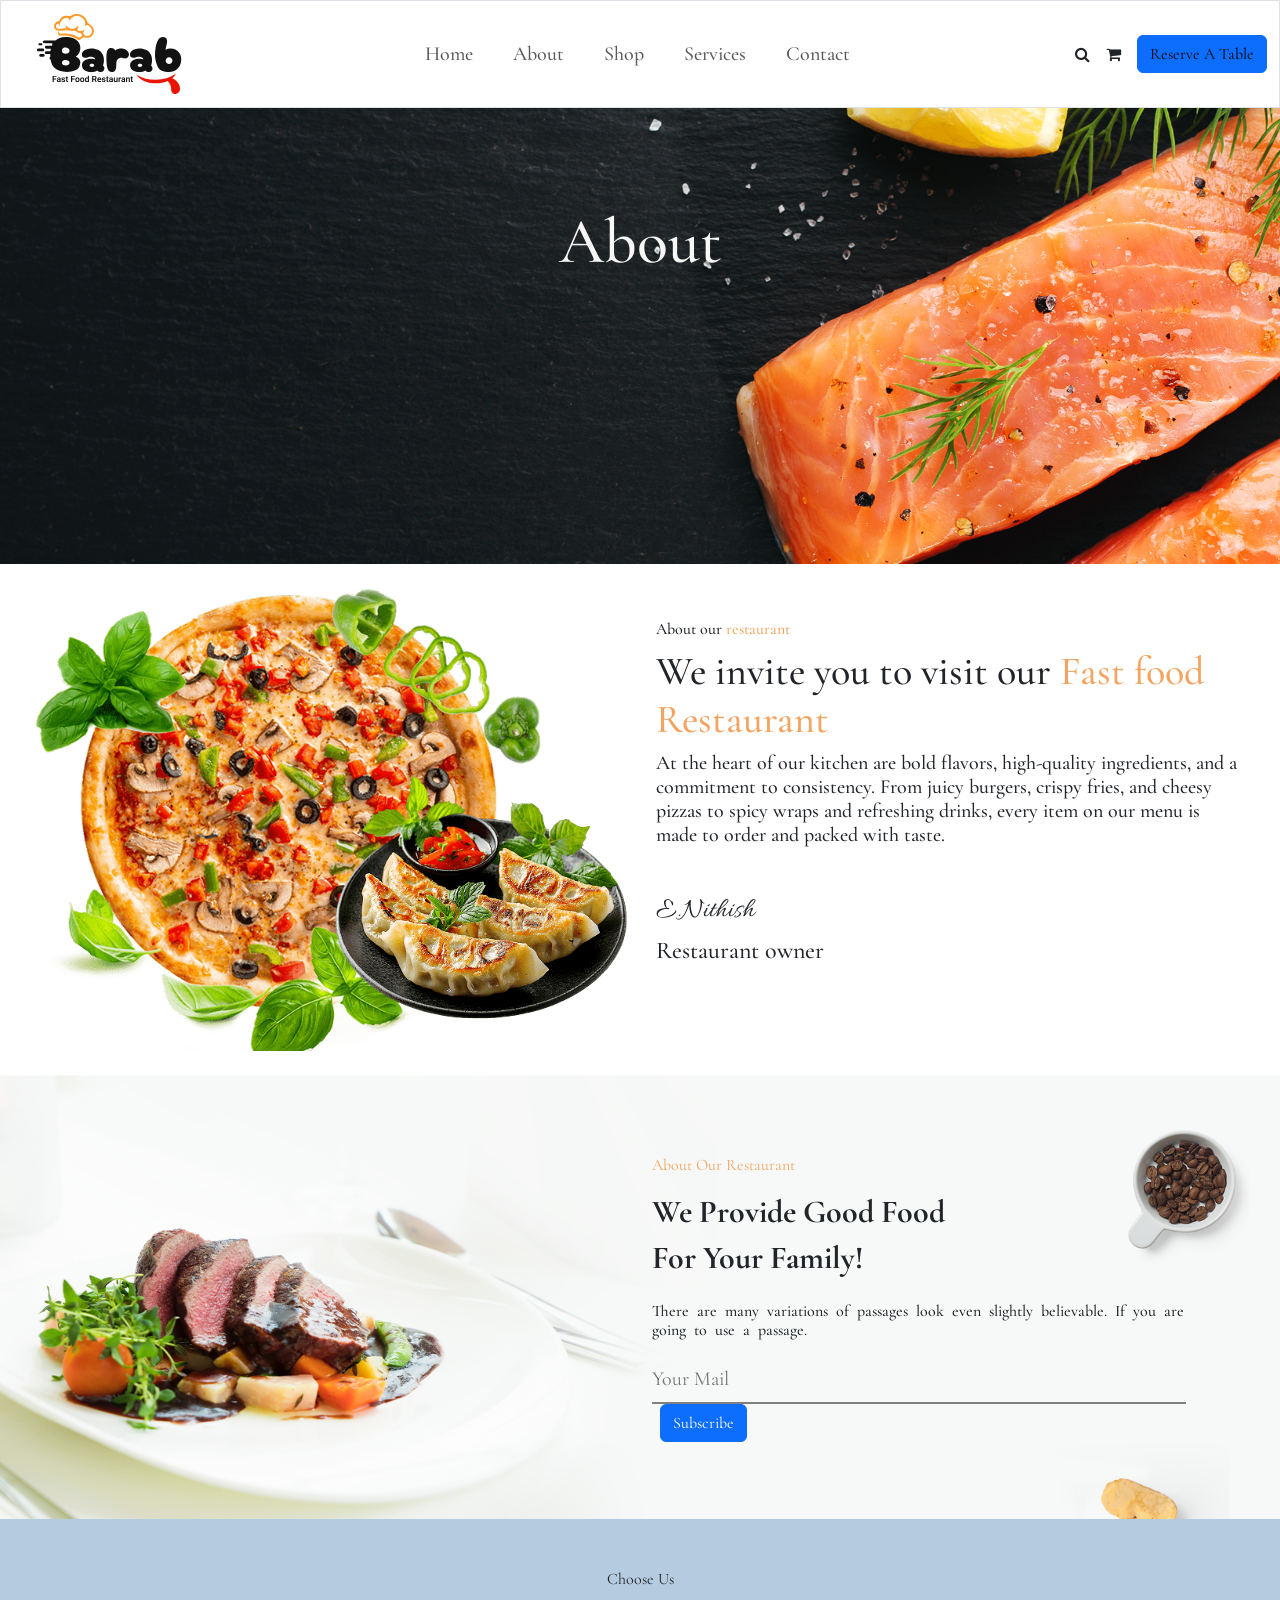
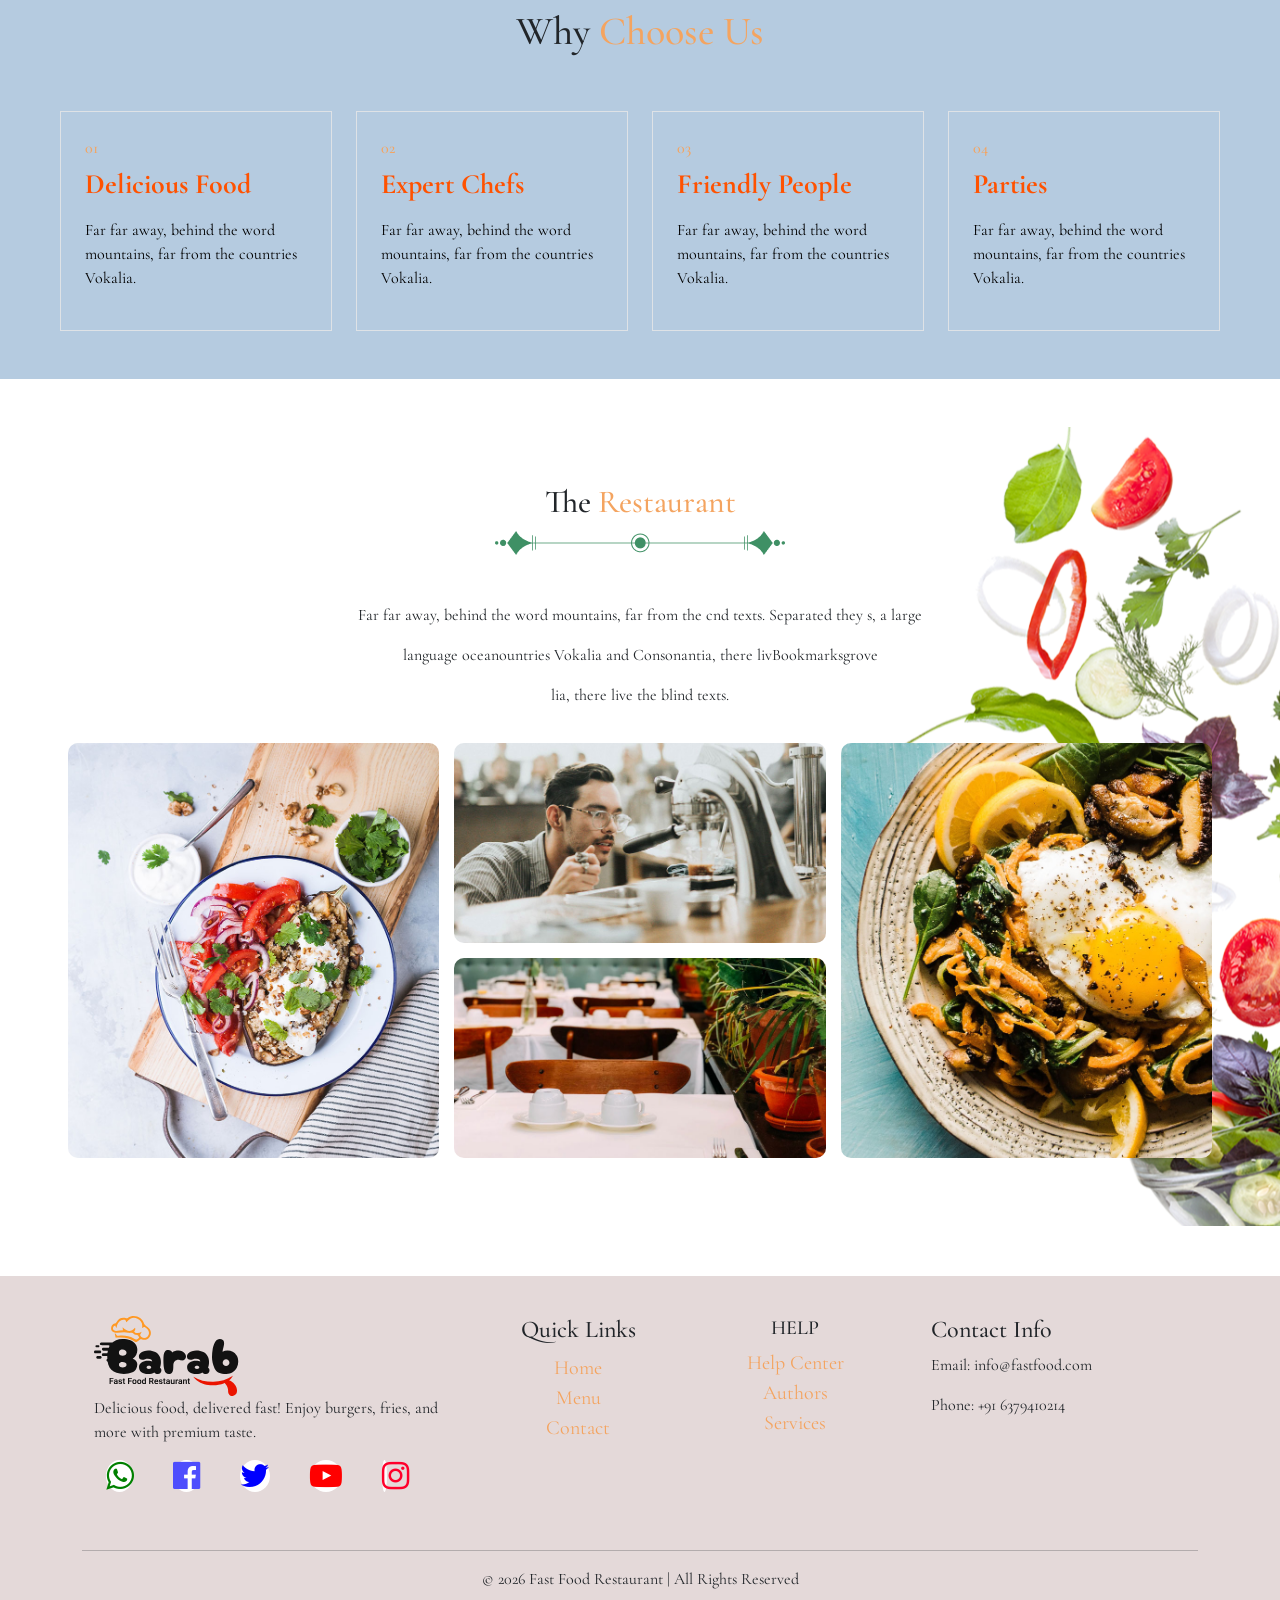
==== commit ab721a17: "responsive correction" ====
--- a/about.html
+++ b/about.html
@@ -6,18 +6,16 @@
     <meta name="viewport" content="width=device-width, initial-scale=1.0">
     <title>Fast Food Restaurant</title>
     <link rel="icon" href="./Img/logo.svg">
-    <link href="https://unpkg.com/aos@2.3.4/dist/aos.css" rel="stylesheet">
+      <link href="https://unpkg.com/aos@2.3.4/dist/aos.css" rel="stylesheet">
 
     <link href="https://cdn.jsdelivr.net/npm/bootstrap@5.3.8/dist/css/bootstrap.min.css" rel="stylesheet"
         integrity="sha384-sRIl4kxILFvY47J16cr9ZwB07vP4J8+LH7qKQnuqkuIAvNWLzeN8tE5YBujZqJLB" crossorigin="anonymous">
     <link rel="stylesheet" href="https://cdnjs.cloudflare.com/ajax/libs/font-awesome/4.7.0/css/font-awesome.min.css">
-    <link rel="stylesheet" href="./css/style.css">
+    <!-- <link rel="stylesheet" href="./css/style.css"> -->
     <link rel="stylesheet" href="./css/global.css">
 </head>
 
 <body>
-
-
 
     <!-- HEADER -->
 
@@ -122,7 +120,7 @@
                         If you are going to use a passage.
                     </h6>
                     <div class="mt-3">
-                        <input class="py-2 w-50" style="border: none; border-bottom:2px solid gray;" type="email"
+                        <input class="py-2 w-100 w-md-50" style="border: none; border-bottom:2px solid gray;" type="email"
                             placeholder="Your Mail">
                         <button class="btn btn-primary ms-2">Subscribe</button>
                     </div>
@@ -187,10 +185,12 @@
 
     <!-- The restarund -->
 
-    <div class="container-fluied p-5 mt-5">
-        <div class="row w-100 mt-2">
+     <div class="container-fluid p-5 mt-5"
+        style="background-image: url(./Img/food-side-bg.png); background-position: right; background-repeat: no-repeat;">
+        <div class="row w-100 mt-2 mb-5">
             <div class="col text-center">
                 <h2>The<span class="clr-1"> Restaurant </span></h2>
+                <img src="./Img/title-shape.png" alt="">
             </div>
         </div>
         <div class="row w-100 mt-3">
@@ -200,17 +200,17 @@
             <p class="text-center">lia, there live the blind texts.</p>
         </div>
         <div class="gallery">
-            <div class="item item1">
-                <img src="./Img/dishes_1.jpg" alt="">
-            </div>
-            <div class="item item2">
-                <img src="./Img/dishes_2.jpg" alt="">
-            </div>
-            <div class="item item3">
-                <img src="./Img/dishes_3.jpg" alt="">
-            </div>
-            <div class="item item4">
-                <img src="./Img/dishes_4.jpg" alt="">
+            <div class="item position-relative item1">
+                <img class="dsa" src="./Img/dishes_1.jpg" alt="">
+            </div>
+            <div class="item position-relative item2">
+                <img class="dsa" src="./Img/dishes_2.jpg" alt="">
+            </div>
+            <div class="item position-relative item3">
+                <img class="dsa" src="./Img/dishes_3.jpg" alt="">
+            </div>
+            <div class="item position-relative item4">
+                <img class="dsa" src="./Img/dishes_4.jpg" alt="">
             </div>
         </div>
     </div>
@@ -230,19 +230,19 @@
                     </div>
                     <p>Delicious food, delivered fast! Enjoy burgers, fries, and more with premium taste.</p>
                     <div class="row h-25  gap-3 mb-3 ico justify-content-center justify-content-lg-start">
-                        <div class="col-1 bod">
+                        <div class="col-auto bod">
                             <i id="green" class="fa fa-whatsapp" aria-hidden="true"></i>
 
                         </div>
-                        <div class="col-1 bod">
+                        <div class="col-auto bod">
                             <i id="blue" class="fa l-blue fa-facebook-official" aria-hidden="true"></i>
 
                         </div>
-                        <div class="col-1 bod">
+                        <div class="col-auto bod">
                             <i id="darkblue" class="fa blue fa-twitter" aria-hidden="true"></i>
 
                         </div>
-                        <div class="col-1 bod">
+                        <div class="col-auto bod">
                             <i id="red" class="fa red fa-youtube-play" aria-hidden="true"></i>
 
                         </div>
--- a/css/global.css
+++ b/css/global.css
@@ -11,18 +11,16 @@
     margin: 0;
     padding: 0;
     box-sizing: border-box;
-    outline: 1px solid red;
+    /* outline: 1px solid red; */
      max-width: 100%;
 }
 
-body {
-    overflow-x: hidden;
-}
 .hero-1,
 .hero-bg1 {
     background-image: url(../Img/hero_bg_1.png);
     background-color: #F4EFE4;
 }
+
 
 .clr {
     color: white;
@@ -76,7 +74,6 @@
     height: 100%;
     object-fit: cover;
     border-radius: 10px;
-
 }
 
 .item {
@@ -401,6 +398,11 @@
     .gallery {
         grid-template-columns: 1fr;
     }
+    .gallery {
+    display: grid;
+    grid-template-columns: repeat(auto-fit, minmax(250px, 1fr));
+    gap: 10px;
+}
 
     .item1,
     .item2,
